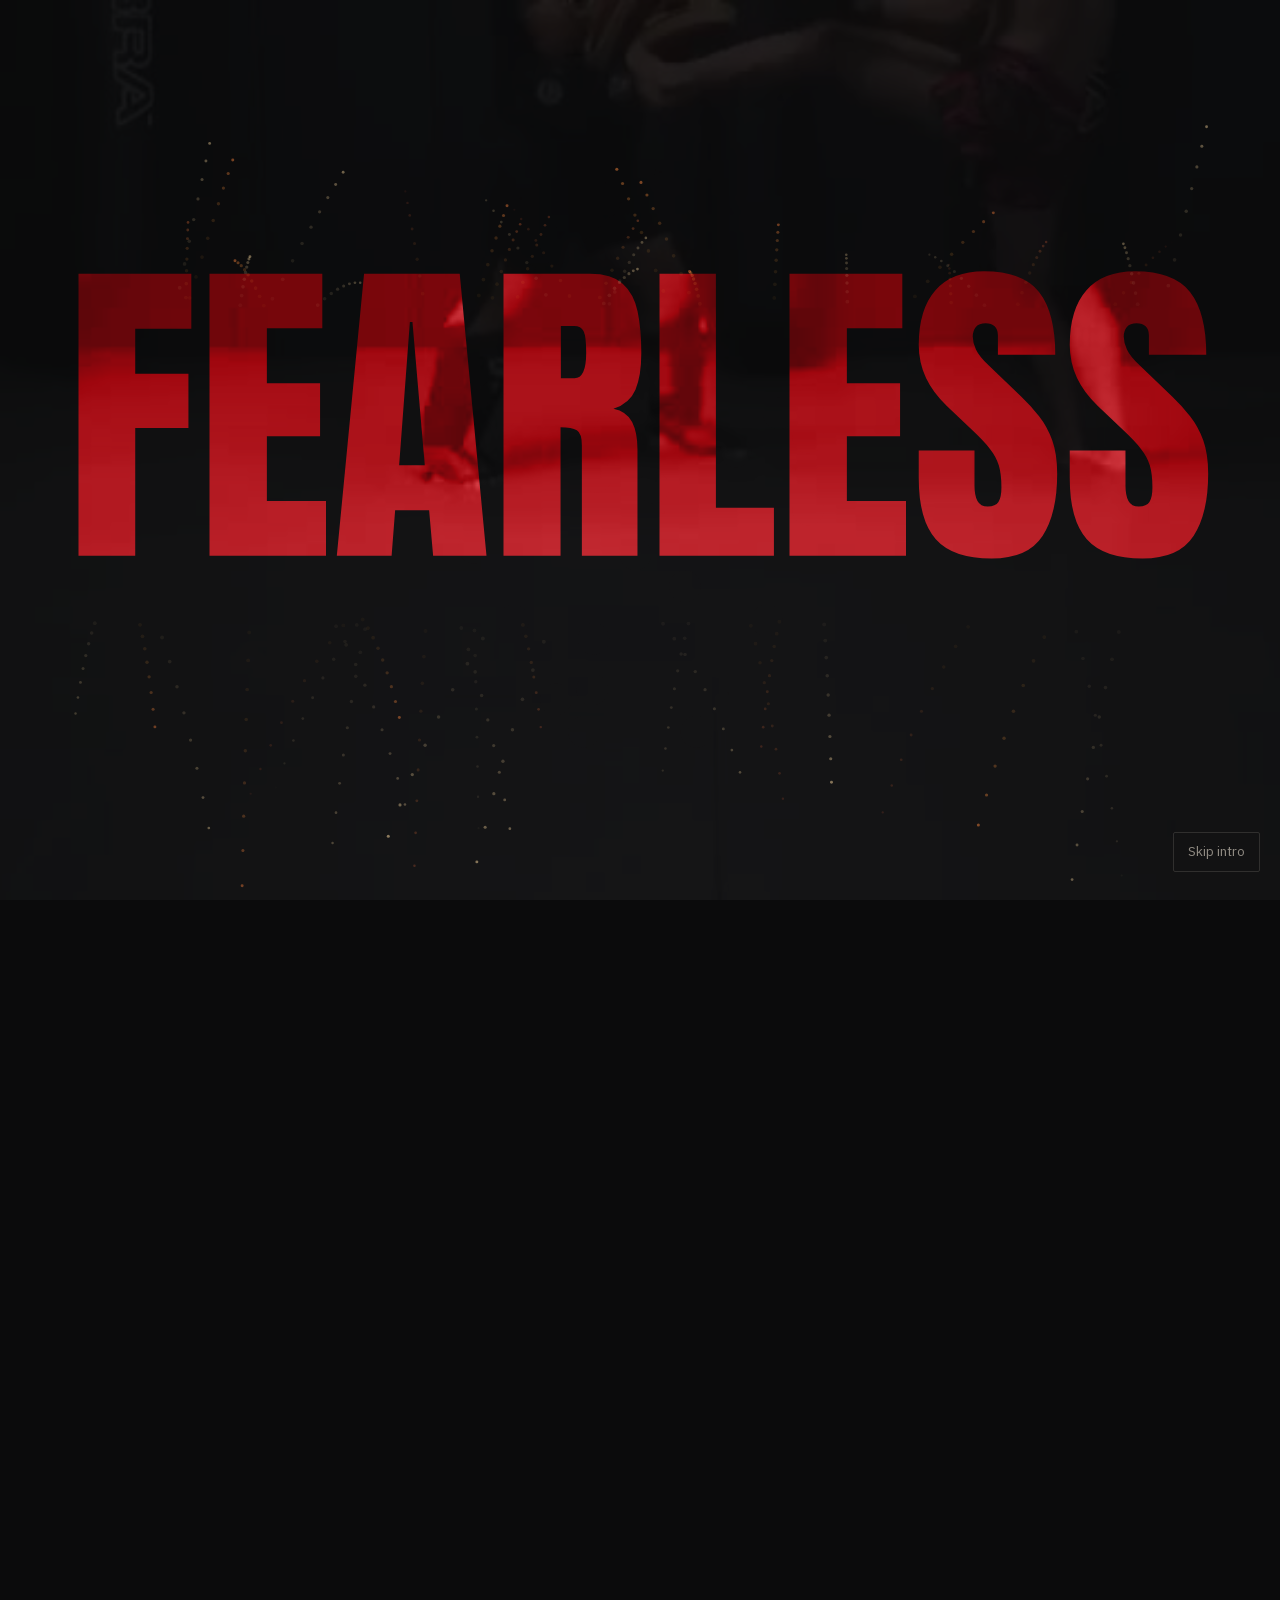
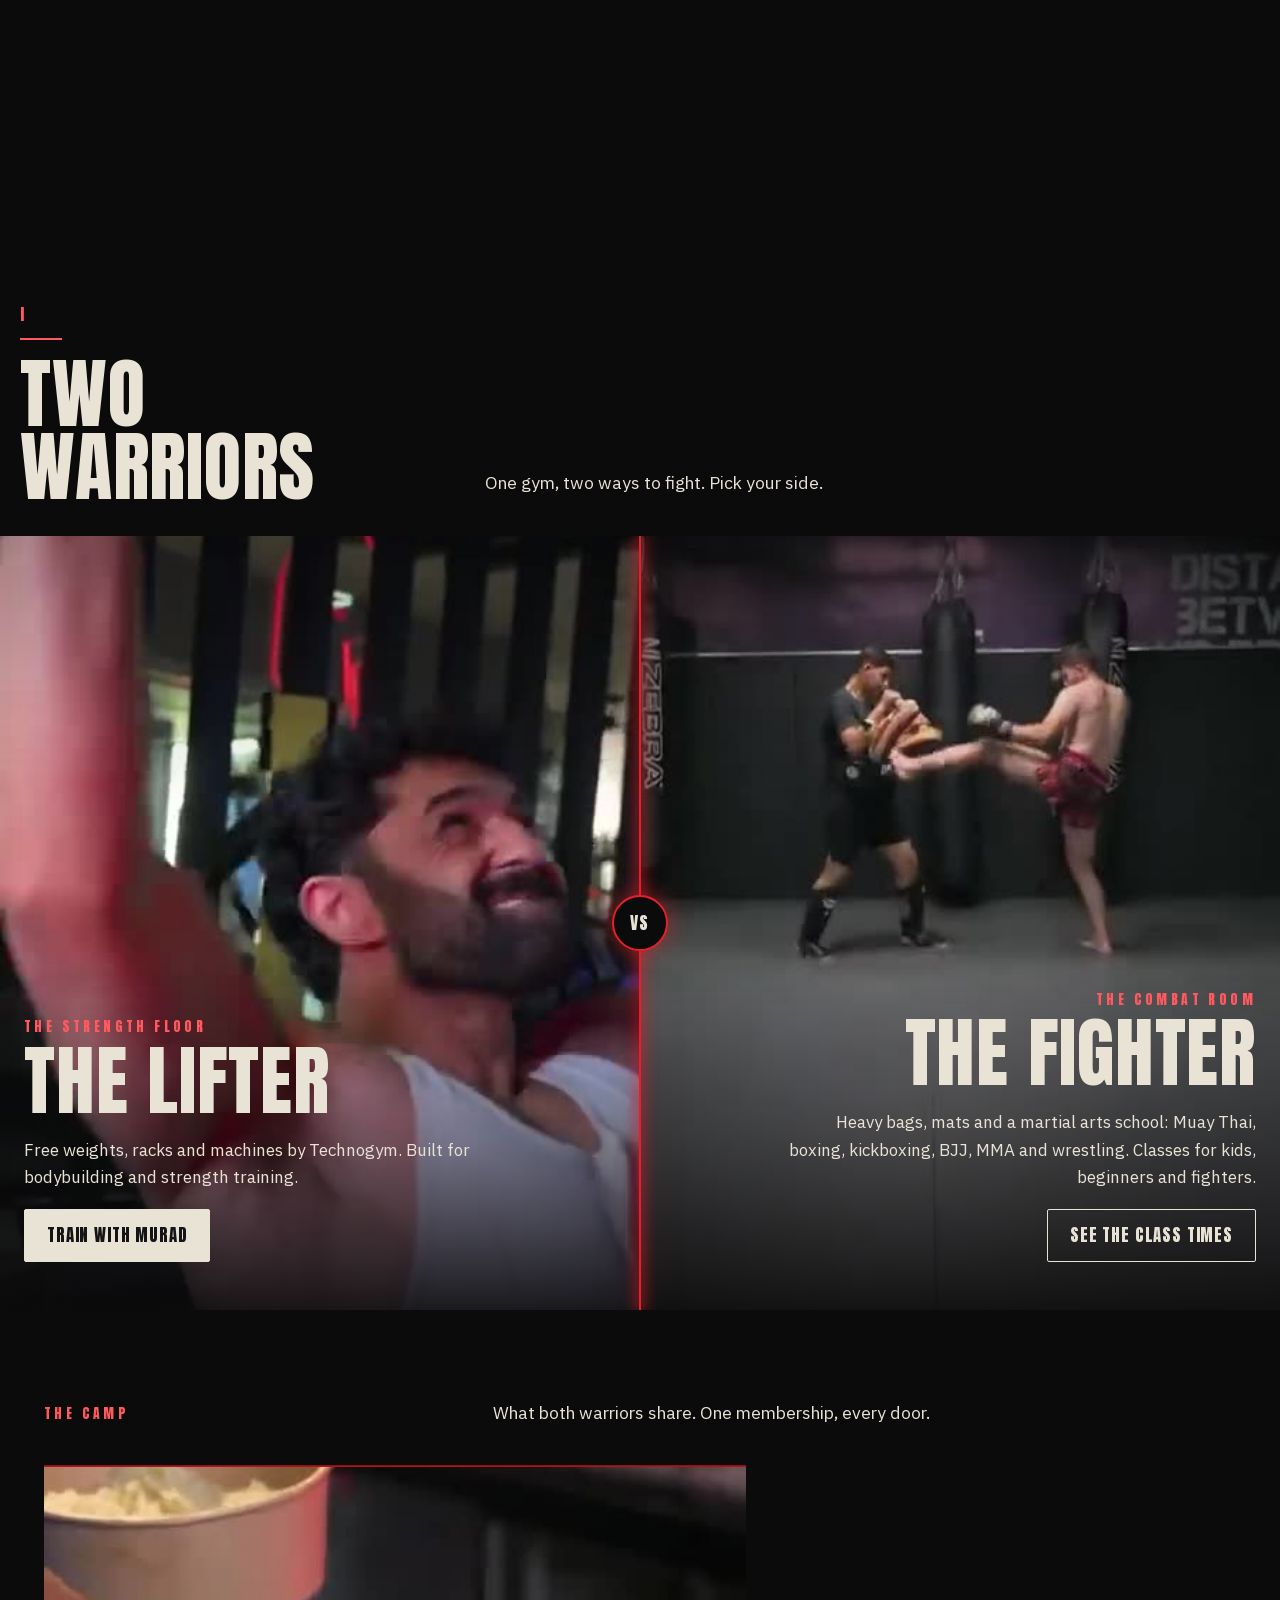
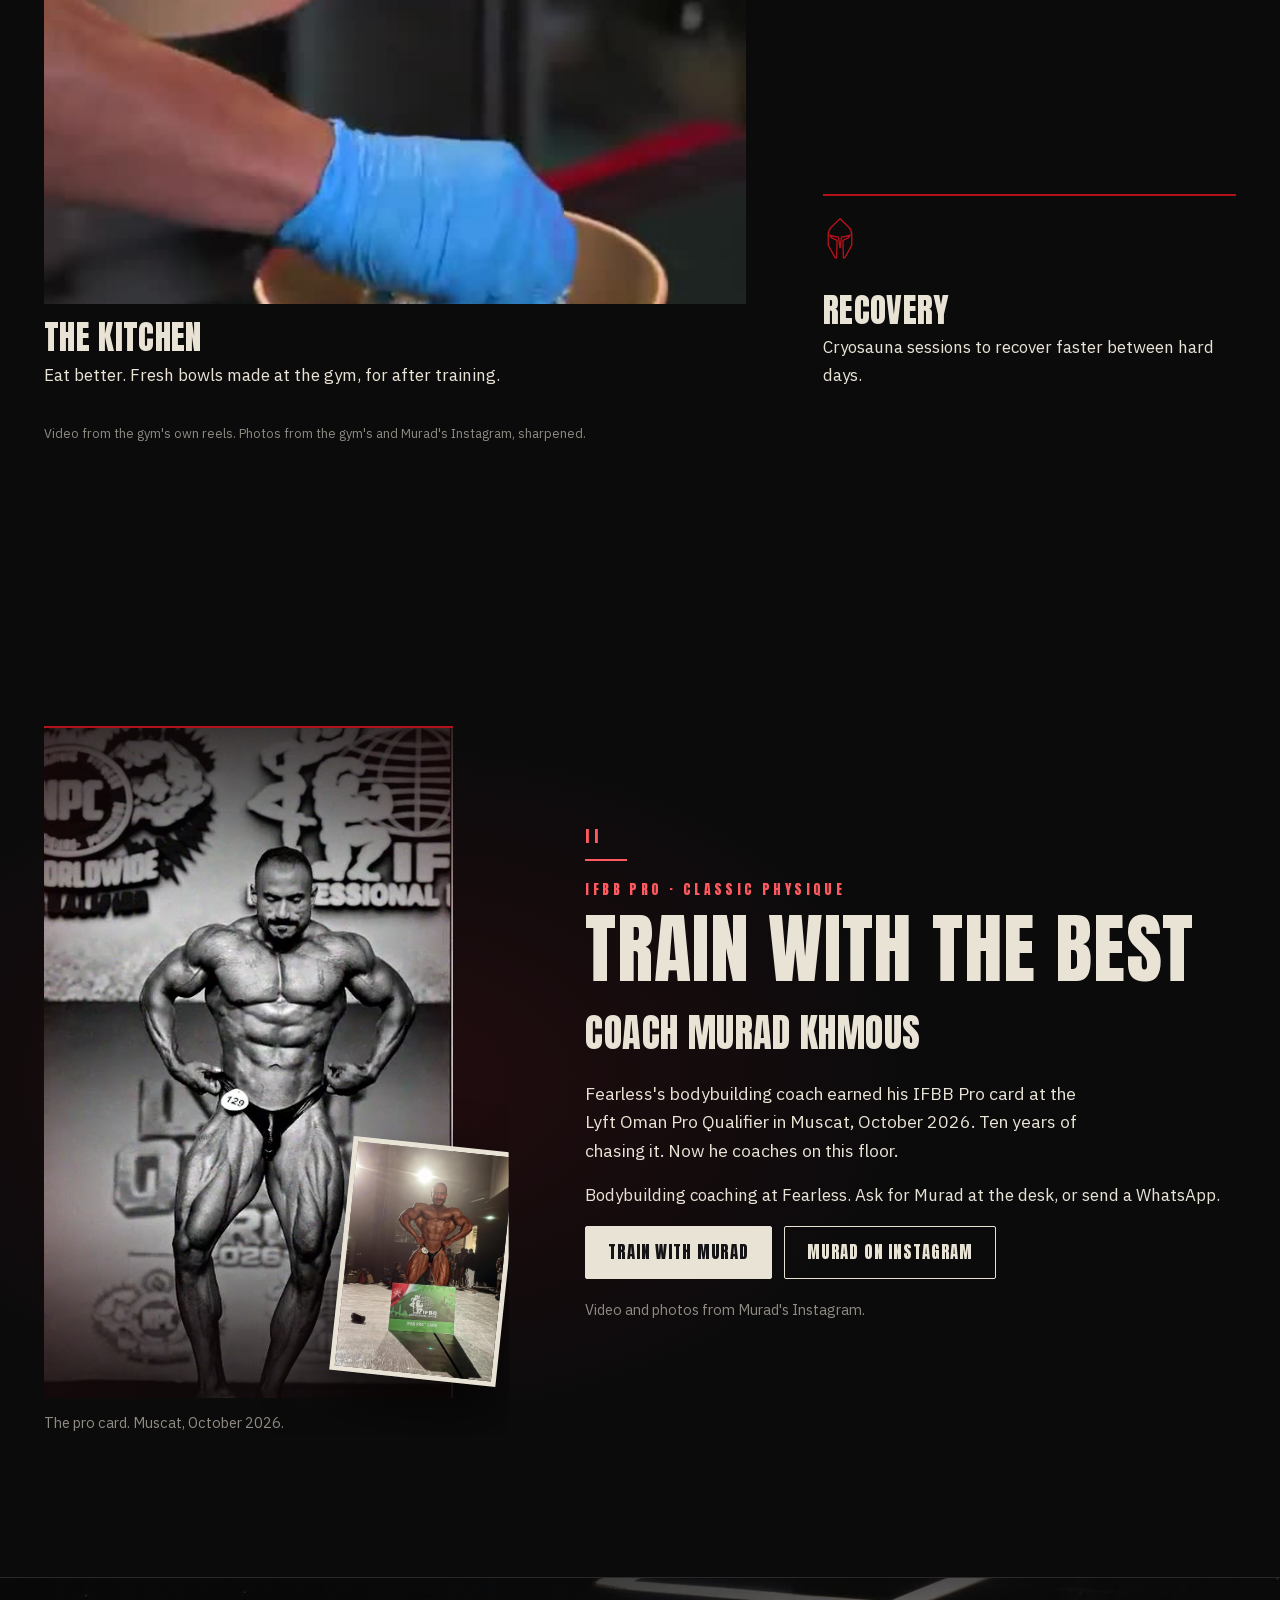
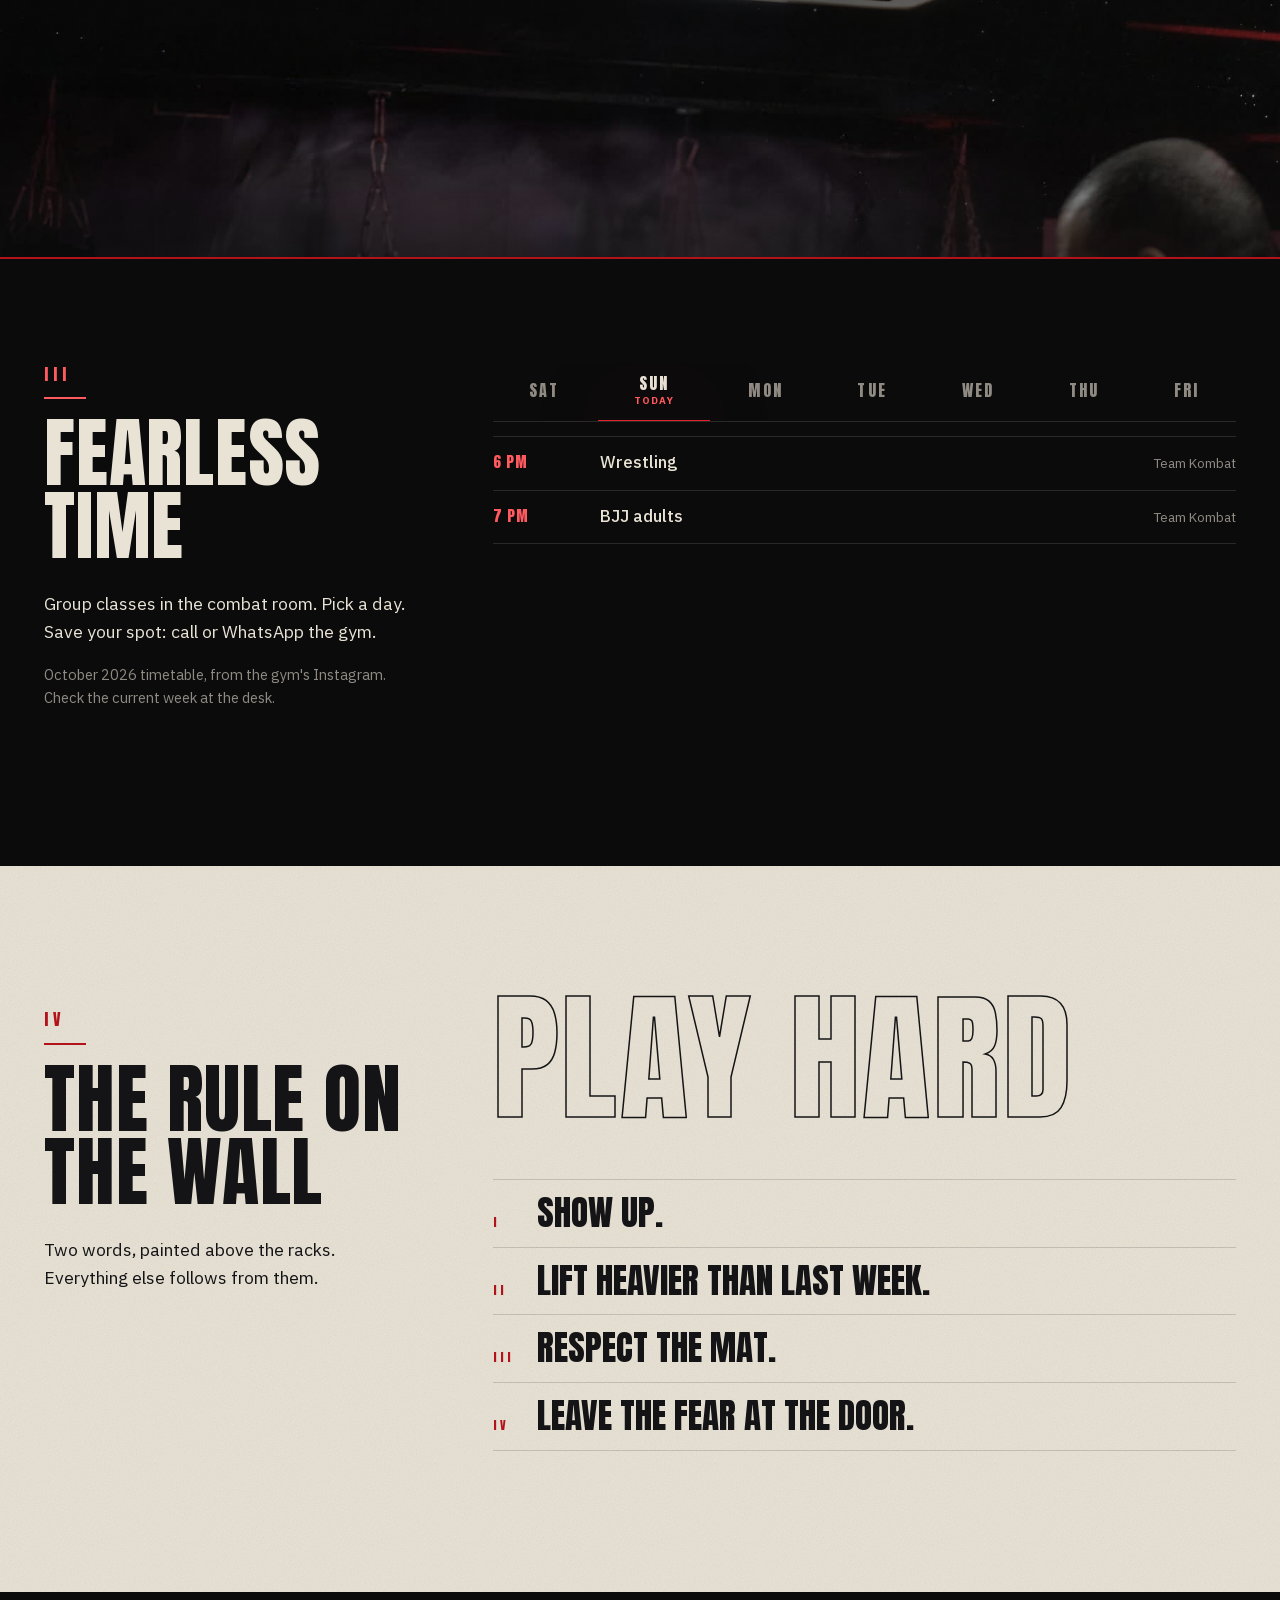
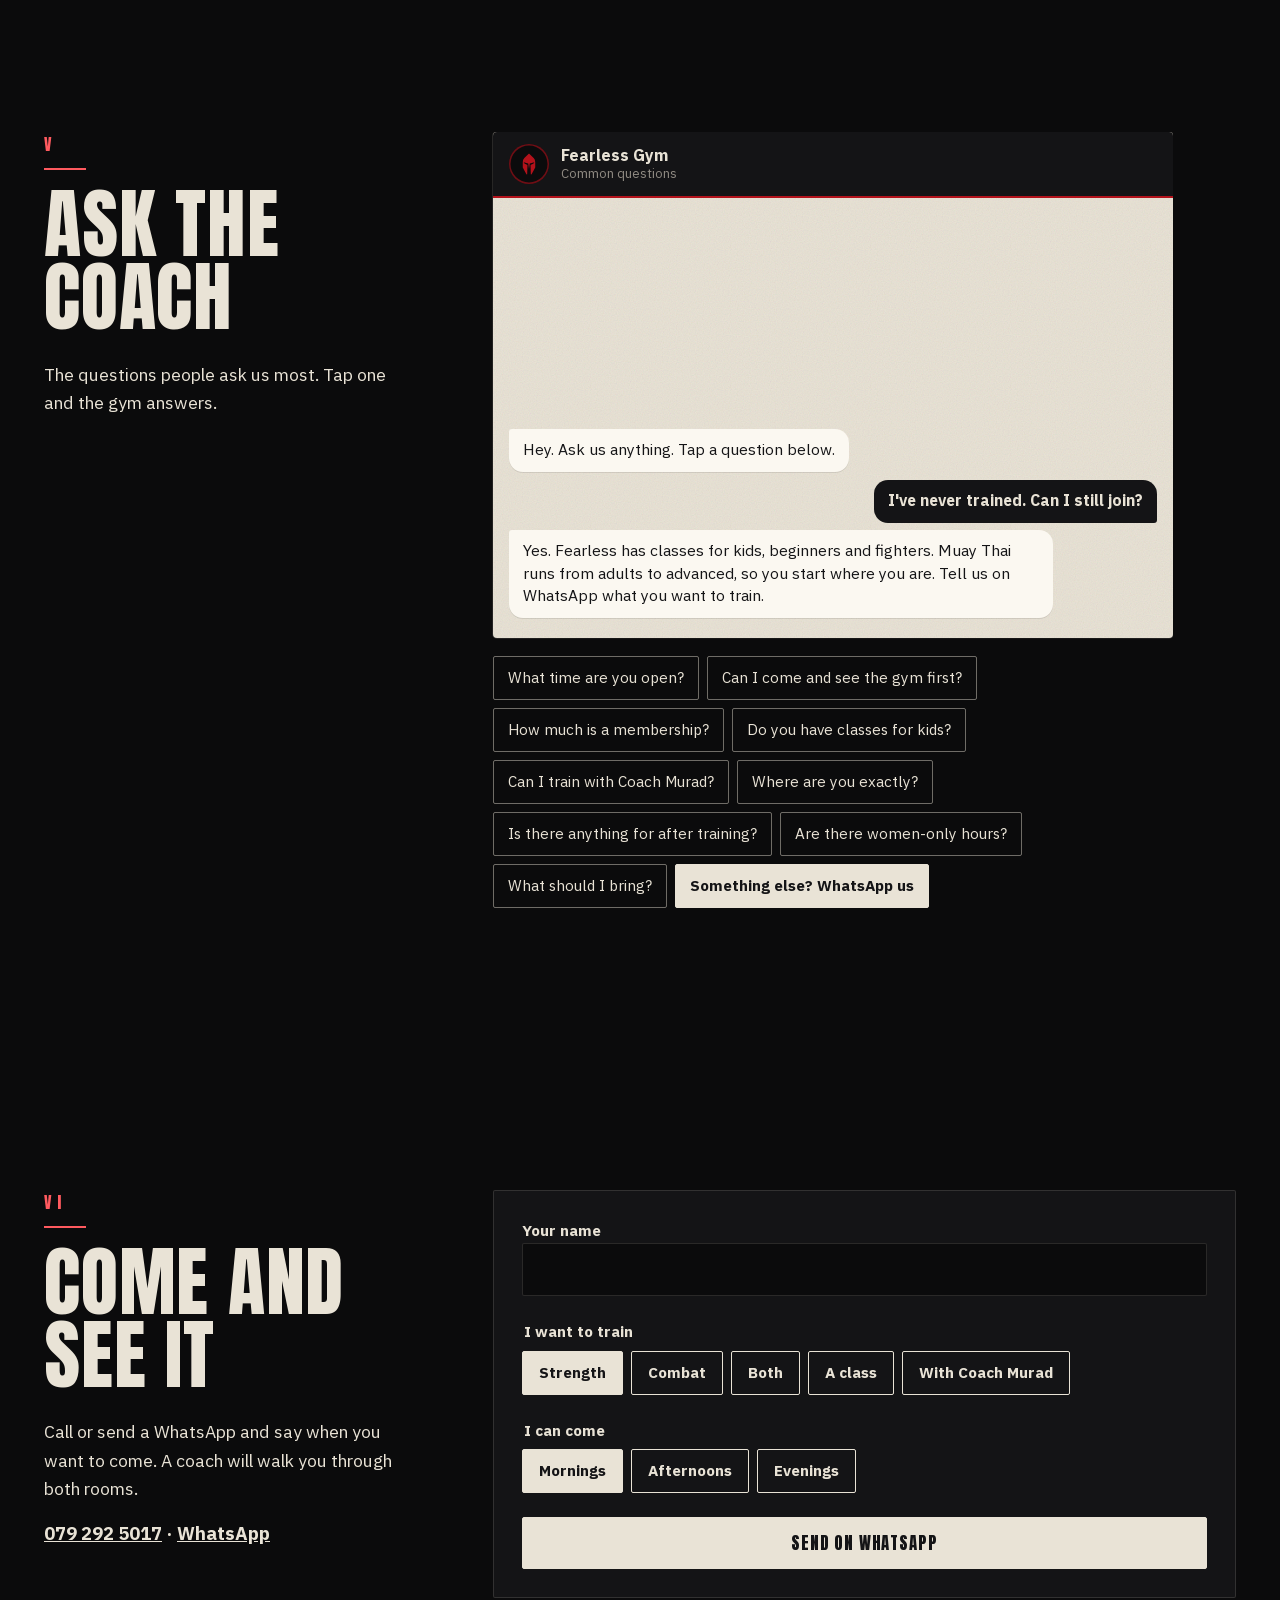
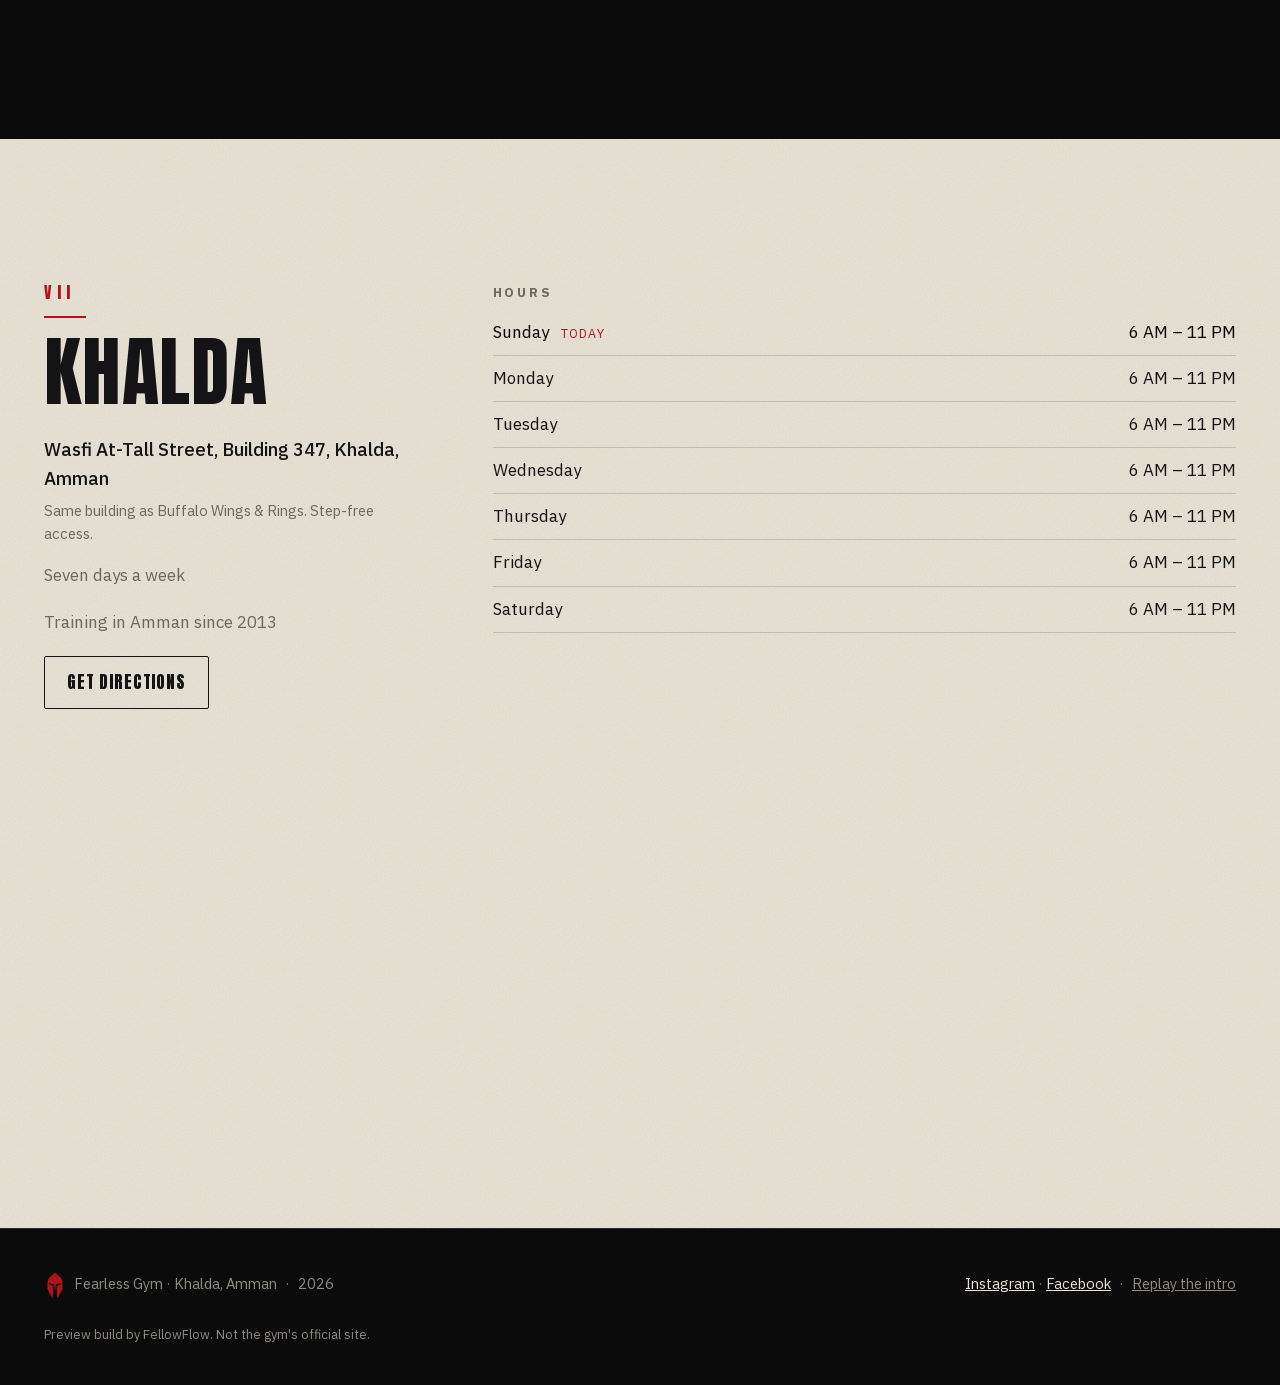
==== index.html @ f75cbe25 "Ask the coach: chat-style FAQ (EN + AR), canonical link, FAQPage data Tap a question, it appears as " ====
<!doctype html>
<html lang="en">
<head>
  <meta charset="utf-8">
  <meta name="viewport" content="width=device-width, initial-scale=1, viewport-fit=cover">
  <!-- PREVIEW BUILD: not public until Fearless Gym agrees. Remove the robots line below (and robots.txt Disallow) at launch. -->
  <meta name="robots" content="noindex, nofollow">
  <title>Fearless Gym | Gym and martial arts school in Khalda, Amman</title>
  <meta name="description" content="Fearless Gym in Khalda, Amman: Technogym strength floor, Muay Thai, boxing, kickboxing, BJJ and MMA classes, IFBB Pro coaching. Open 7 days, 6 AM to 11 PM.">
  <!-- The preview's main address. Change it to the gym's own domain at launch. -->
  <link rel="canonical" href="https://fearless-gym-amman.pages.dev/">
  <meta name="theme-color" content="#0b0b0c">
  <meta name="color-scheme" content="dark">
  <!-- Link previews (WhatsApp, Instagram, Facebook, iMessage). Absolute URLs; change them when the site moves to the gym's domain. -->
  <meta property="og:type" content="website">
  <meta property="og:site_name" content="Fearless Gym">
  <meta property="og:title" content="Fearless Gym · Khalda, Amman">
  <meta property="og:description" content="Strength floor, combat room, IFBB Pro coaching and the class timetable. Open 7 days. Call or WhatsApp in one tap.">
  <meta property="og:url" content="https://fearless-gym-amman.pages.dev/">
  <meta property="og:image" content="https://fearless-gym-amman.pages.dev/assets/img/og.jpg">
  <meta property="og:image:width" content="1200">
  <meta property="og:image:height" content="630">
  <meta property="og:image:alt" content="FEARLESS in red over the Fearless Gym combat room">
  <meta property="og:locale" content="en_US">
  <meta property="og:locale:alternate" content="ar_JO">
  <meta name="twitter:card" content="summary_large_image">
  <link rel="icon" href="assets/img/favicon.svg" type="image/svg+xml">
  <link rel="preload" href="assets/fonts/anton-latin-400.woff2" as="font" type="font/woff2" crossorigin>
  <link rel="preload" href="assets/img/hero-poster.jpg" as="image">
  <link rel="stylesheet" href="assets/css/fonts.css?v=9">
  <link rel="stylesheet" href="assets/css/site.css?v=9">
  <!-- Remembers the visitor's language before the page paints, so there is no flash. -->
  <script>
    (function () {
      var l = null; try { l = localStorage.getItem('fearless-lang'); } catch (e) {}
      if (!l && /^ar\b/i.test(navigator.language || '')) l = 'ar';
      if (l === 'ar') { document.documentElement.lang = 'ar'; document.documentElement.dir = 'rtl'; }
      // Intro state before first paint: returning visitors (same tab) land on the finished hero.
      var seen = false; try { seen = sessionStorage.getItem('fearless-intro') === '1'; } catch (e) {}
      document.documentElement.className += seen ? ' intro-seen' : ' intro-fresh';
    })();
  </script>
  <!-- Without JavaScript the intro never runs: show the finished hero and every section. -->
  <noscript><style>.brand-text { position: static !important; width: auto !important; height: auto !important; clip: auto !important; clip-path: none !important; text-align: center; font-family: var(--display); color: var(--blood); font-size: 16vw; line-height: 1; margin: 30vh 0 0 !important; } .hero-place, .hero-meta, .site-header { opacity: 1 !important; transform: none !important; } .brand, .forge, .intro-helmet, .skip, .hero-hint, .hero-video, #replay { display: none !important; } .ap { clip-path: none !important; } .visor-scene { height: auto; } .visor { position: relative; } .side { clip-path: none !important; position: relative !important; } .day-tab[aria-selected="true"] { border-color: currentColor; } .chat, .chat-asks { display: none !important; } .faq-all { display: block !important; }</style></noscript>
  <!-- Facts for Google search results. Keep in sync with business.json. -->
  <script type="application/ld+json">
  {
    "@context": "https://schema.org",
    "@type": "ExerciseGym",
    "name": "Fearless Gym",
    "telephone": "+962-79-292-5017",
    "address": {
      "@type": "PostalAddress",
      "streetAddress": "Wasfi At-Tall Street, Building 347, Khalda",
      "addressLocality": "Amman",
      "addressCountry": "JO"
    },
    "openingHours": ["Mo-Su 06:00-23:00"],
    "sameAs": ["https://www.facebook.com/fearlessgymjo/", "https://www.instagram.com/fearlessgymjo/"]
  }
  </script>
  <!-- Questions and answers for Google, written by tools/prerender.cjs from TEXT.faq (answers still marked wait are left out). -->
  <script type="application/ld+json" id="faq-ld">
  {
    "@context": "https://schema.org",
    "@type": "FAQPage",
    "mainEntity": [
      {
        "@type": "Question",
        "name": "I've never trained. Can I still join?",
        "acceptedAnswer": {
          "@type": "Answer",
          "text": "Yes. Fearless has classes for kids, beginners and fighters. Muay Thai runs from adults to advanced, so you start where you are. Tell us on WhatsApp what you want to train."
        }
      },
      {
        "@type": "Question",
        "name": "What time are you open?",
        "acceptedAnswer": {
          "@type": "Answer",
          "text": "Every day, 6 AM to 11 PM. Most group classes start between 5 and 8 PM. The timetable on this page has every class."
        }
      },
      {
        "@type": "Question",
        "name": "Can I come and see the gym first?",
        "acceptedAnswer": {
          "@type": "Answer",
          "text": "Yes. Send a WhatsApp and say when you want to come. A coach will walk you through both rooms."
        }
      },
      {
        "@type": "Question",
        "name": "Do you have classes for kids?",
        "acceptedAnswer": {
          "@type": "Answer",
          "text": "Yes. Muay Thai kids and BJJ kids, both at 5 PM on Saturday, Monday and Wednesday."
        }
      },
      {
        "@type": "Question",
        "name": "Can I train with Coach Murad?",
        "acceptedAnswer": {
          "@type": "Answer",
          "text": "Yes. Murad coaches bodybuilding at Fearless. Ask for him at the desk, or send a WhatsApp."
        }
      },
      {
        "@type": "Question",
        "name": "Where are you exactly?",
        "acceptedAnswer": {
          "@type": "Answer",
          "text": "Wasfi At-Tall Street, Building 347, Khalda. Same building as Buffalo Wings & Rings, with step-free access."
        }
      },
      {
        "@type": "Question",
        "name": "Is there anything for after training?",
        "acceptedAnswer": {
          "@type": "Answer",
          "text": "The kitchen makes fresh bowls at the gym, and there are cryosauna sessions to recover faster."
        }
      }
    ]
  }
  </script>
</head>
<body class="stage-0">
  <svg width="0" height="0" style="position:absolute" aria-hidden="true">
    <symbol id="helmet" viewBox="0 0 100 120">
      <path d="M50 2L24.1 27Q15.4 36.1 15.4 49.8L15.4 79.3L36.3 118L39.9 118L41.4 65.7L24.8 57.7L20.5 50.9L45.7 56.6L50 88.4L54.3 56.6L79.5 50.9L75.2 57.7L58.6 65.7L60.1 118L63.7 118L84.6 79.3L84.6 49.8Q84.6 36.1 75.9 27Z"></path>
    </symbol>
  </svg>

  <header class="site-header">
    <div class="wrap header-row">
      <a class="logo" href="#top" aria-label="Fearless Gym"><span class="logo-word">FEAR</span><svg class="logo-helmet" viewBox="0 0 100 120" aria-hidden="true"><use href="#helmet"></use></svg><span class="logo-word">LESS</span></a>
      <nav class="nav" aria-label="Main">
        <a href="#warriors" data-t="nav_rooms">The warriors</a>
        <a href="#coach" data-t="nav_coach">Coach</a>
        <a class="nav-classes" href="#classes" data-t="nav_classes">Classes</a>
        <a href="#rule" data-t="nav_rule">The rule</a>
        <a href="#visit" data-t="nav_visit">Visit</a>
        <button id="lang" class="lang" type="button" data-t="lang_btn">عربي</button>
        <a class="nav-call call-link" href="tel:+962792925017" data-t="nav_call">Call</a>
      </nav>
    </div>
  </header>

  <main id="top">
    <!-- Hero and intro are the same thing: you are inside the helmet, looking out through the visor.
         The intro forges the helmet out of sparks, lights its eyes, and you put it on: the helmet rushes past and
         FEARLESS stamps down in red with the gym moving inside its letters. Scrolling pushes the word toward you
         until you pass between the letters and the gym fills the screen. -->
    <section class="visor-scene" id="hero" aria-label="Fearless Gym">
      <div class="visor">
        <!-- Sparks (canvas, first visit only). -->
        <canvas class="forge" id="forge" aria-hidden="true"></canvas>
        <!-- The intro's first act: the helmet drawn in ember, cooling to metal, eyes lighting up. -->
        <div class="intro-helmet" id="intro-helmet" aria-hidden="true">
          <svg viewBox="0 0 100 120" overflow="visible">
            <path class="hm-fill" d="M50 2L24.1 27Q15.4 36.1 15.4 49.8L15.4 79.3L36.3 118L39.9 118L41.4 65.7L24.8 57.7L20.5 50.9L45.7 56.6L50 88.4L54.3 56.6L79.5 50.9L75.2 57.7L58.6 65.7L60.1 118L63.7 118L84.6 79.3L84.6 49.8Q84.6 36.1 75.9 27Z"></path>
            <path class="hm-glow" id="hm-glow" d="M50 2L24.1 27Q15.4 36.1 15.4 49.8L15.4 79.3L36.3 118L39.9 118L41.4 65.7L24.8 57.7L20.5 50.9L45.7 56.6L50 88.4L54.3 56.6L79.5 50.9L75.2 57.7L58.6 65.7L60.1 118L63.7 118L84.6 79.3L84.6 49.8Q84.6 36.1 75.9 27Z"></path>
            <path class="hm-line" id="hm-line" d="M50 2L24.1 27Q15.4 36.1 15.4 49.8L15.4 79.3L36.3 118L39.9 118L41.4 65.7L24.8 57.7L20.5 50.9L45.7 56.6L50 88.4L54.3 56.6L79.5 50.9L75.2 57.7L58.6 65.7L60.1 118L63.7 118L84.6 79.3L84.6 49.8Q84.6 36.1 75.9 27Z"></path>
          </svg>
          <span class="eye eye-l"></span><span class="eye eye-r"></span>
        </div>
        <!-- Act three: the gym behind the word. The video plays full-bleed under a veil; the canvas paints the word with the same video inside its letters. -->
        <video class="hero-video" id="hero-video" muted="" playsinline="" loop="" preload="auto" poster="assets/img/hero-poster.jpg" data-src="assets/img/hero.mp4" aria-hidden="true" aria-label="Pad work in the combat room at Fearless Gym"></video>
        <div class="hero-veil" id="hero-veil"></div>
        <p class="hero-place" data-t="hero_place">Khalda · Amman</p>
        <h1 class="brand-text" data-t="hero_brand">FEARLESS</h1>
        <canvas class="brand" id="brand" data-poster="assets/img/hero-poster.jpg" aria-hidden="true"></canvas>
        <div class="hero-meta">
          <p class="hero-line" data-t="hero_line">A gym and a martial arts school. Put the helmet on.</p>
          <div class="hero-actions">
            <a class="btn btn-primary call-link" href="tel:+962792925017" data-t="cta_call">Call the gym</a>
            <a class="btn wa-link" href="#" target="_blank" rel="noopener" data-t="cta_wa">WhatsApp</a>
            <span id="open-badge" class="open-badge" hidden=""></span>
          </div>
        </div>
        <p class="hero-hint" data-t="hero_hint">Scroll to step in</p>
        <button id="skip" class="skip" type="button" data-t="skip">Skip intro</button>
      </div>
    </section>

    <!-- Chapter I: two warriors. Two of the gym's own reels side by side; the split leans toward your hand. -->
    <section id="warriors" class="chapter chapter-black chapter-warriors">
      <div class="wrap warriors-head">
        <div><span class="numeral" data-t="rooms_num">I</span><h2 class="display ap" data-t="rooms_title">Two warriors</h2></div>
        <p class="rail-text" data-t="rooms_text">One gym, two ways to fight. Pick your side.</p>
      </div>
      <div class="versus" id="versus">
        <article class="side side-lifter" id="side-lifter">
          <div class="side-media"><video muted="" playsinline="" loop="" preload="none" poster="assets/img/lifter-poster.jpg" data-src="assets/img/lifter.mp4" aria-label="The strength floor at Fearless Gym"></video></div>
          <div class="side-copy">
            <span class="eyebrow" data-t="strength_title">The strength floor</span>
            <h3 class="display" data-t="lifter_title">The Lifter</h3>
            <p data-t="strength_text">Free weights, racks and machines by Technogym. Built for bodybuilding and strength training.</p>
            <a class="btn btn-primary" href="#coach" data-t="lifter_cta">Train with Murad</a>
          </div>
        </article>
        <article class="side side-fighter" id="side-fighter">
          <div class="side-media"><video muted="" playsinline="" loop="" preload="none" poster="assets/img/fighter-poster.jpg" data-src="assets/img/fighter.mp4" aria-label="Pad work in the combat room at Fearless Gym"></video></div>
          <div class="side-copy">
            <span class="eyebrow" data-t="combat_title">The combat room</span>
            <h3 class="display" data-t="fighter_title">The Fighter</h3>
            <p data-t="combat_text">Heavy bags, mats and a martial arts school: Muay Thai, boxing, kickboxing, BJJ, MMA and wrestling. Classes for kids, beginners and fighters.</p>
            <a class="btn" href="#classes" data-t="combat_note">See the class times</a>
          </div>
        </article>
        <div class="vs" id="vs" aria-hidden="true"><span class="vs-line"></span><span class="vs-badge" data-t="vs">VS</span></div>
      </div>
      <div class="wrap warriors-notes" aria-hidden="true">
        <p class="pick-hint note" data-t="pick_hint">Tap a side to lean in</p>
        <div class="warriors-note"><p data-t="strength_text">Free weights, racks and machines by Technogym. Built for bodybuilding and strength training.</p><a class="btn btn-primary" href="#coach" data-t="lifter_cta">Train with Murad</a></div>
        <div class="warriors-note"><p data-t="combat_text">Heavy bags, mats and a martial arts school: Muay Thai, boxing, kickboxing, BJJ, MMA and wrestling. Classes for kids, beginners and fighters.</p><a class="btn" href="#classes" data-t="combat_note">See the class times</a></div>
      </div>
      <div class="wrap camp">
        <div class="camp-head"><span class="eyebrow" data-t="camp_eyebrow">The camp</span><p class="rail-text" data-t="camp_text">What both warriors share. One membership, every door.</p></div>
        <figure class="camp-card ap">
          <div class="camp-media"><video muted="" playsinline="" loop="" preload="none" poster="assets/img/kitchen-poster.jpg" data-src="assets/img/kitchen.mp4" aria-label="A bowl being made in the Fearless Gym kitchen"></video></div>
          <figcaption><h3 class="display" data-t="kitchen_title">The kitchen</h3><p data-t="kitchen_text">Eat better. Fresh bowls made at the gym, for after training.</p></figcaption>
        </figure>
        <figure class="camp-card camp-card-text ap">
          <svg class="camp-mark" viewBox="0 0 100 120" aria-hidden="true"><use href="#helmet"></use></svg>
          <figcaption><h3 class="display" data-t="recovery_title">Recovery</h3><p data-t="recovery_text">Cryosauna sessions to recover faster between hard days.</p></figcaption>
        </figure>
        <p class="note photo-note" data-t="photo_note">Video from the gym's own reels. Photos from the gym's and Murad's Instagram, sharpened.</p>
      </div>
    </section>

    <!-- Chapter II: the coach. Murad's stage video plays in black and white; the pro card leans on it. -->
    <section id="coach" class="chapter chapter-black chapter-coach">
      <div class="wrap coach-grid">
        <figure class="coach-media ap">
          <div class="coach-frame">
            <video class="coach-video" id="coach-video" muted="" playsinline="" loop="" preload="none" poster="assets/img/murad-poster.jpg" aria-label="Coach Murad Khmous posing on stage at the Lyft Oman Pro Qualifier" data-src="assets/img/murad-loop.mp4"></video>
            <span class="coach-grain" aria-hidden="true"></span>
          </div>
          <img class="coach-card" src="assets/img/murad-card.jpg" width="420" height="560" alt="Murad on stage with his IFBB Pro card" loading="lazy">
          <figcaption class="note coach-cap" data-t="coach_card_cap">The pro card. Muscat, October 2026.</figcaption>
        </figure>
        <div class="coach-copy">
          <span class="numeral" data-t="coach_num">II</span>
          <p class="eyebrow" data-t="coach_eyebrow">IFBB Pro · Classic Physique</p>
          <h2 class="display ap" data-t="coach_title">Train with the best</h2>
          <p class="coach-name display" data-t="coach_name">Coach Murad Khmous</p>
          <p class="rail-text" data-t="coach_text">Fearless's bodybuilding coach earned his IFBB Pro card at the Lyft Oman Pro Qualifier in Muscat, October 2026. Ten years of chasing it. Now he coaches on this floor.</p>
          <p data-t="coach_text2">Bodybuilding coaching at Fearless. Ask for Murad at the desk, or send a WhatsApp.</p>
          <div class="hero-actions coach-actions">
            <a class="btn btn-primary coach-wa" id="coach-wa" href="https://wa.me/962792925017?text=Hi%20Fearless%2C%20I%20want%20to%20train%20with%20Coach%20Murad." target="_blank" rel="noopener" data-t="coach_cta">Train with Murad</a>
            <a class="btn" id="coach-ig" href="https://www.instagram.com/ifbb_pro_murad_khmous/" target="_blank" rel="noopener" data-t="coach_ig">Murad on Instagram</a>
          </div>
          <p class="note" data-t="coach_note">Video and photos from Murad's Instagram.</p>
        </div>
      </div>
    </section>

    <!-- Chapter III: the timetable, one day at a time. -->
    <section id="classes" class="chapter chapter-black chapter-classes">
      <div class="strip ap" aria-hidden="true"><span class="strip-pic"></span></div>
      <div class="wrap chapter-grid">
        <div class="rail"><span class="numeral" data-t="classes_num">III</span><h2 class="display ap" data-t="classes_title">Fearless time</h2><p class="rail-text" data-t="classes_text">Group classes in the combat room. Pick a day. Save your spot: call or WhatsApp the gym.</p><p class="note" data-t="classes_note">October 2026 timetable, from the gym's Instagram. Check the current week at the desk.</p></div>
        <div class="timetable">
          <div class="day-tabs" id="day-tabs" role="tablist" aria-label="Pick a day"><button class="day-tab" role="tab" type="button" id="day-tab-6" data-day="6" aria-selected="true" tabindex="0">Sat</button><button class="day-tab" role="tab" type="button" id="day-tab-0" data-day="0" aria-selected="false" tabindex="-1">Sun</button><button class="day-tab" role="tab" type="button" id="day-tab-1" data-day="1" aria-selected="false" tabindex="-1">Mon</button><button class="day-tab" role="tab" type="button" id="day-tab-2" data-day="2" aria-selected="false" tabindex="-1">Tue</button><button class="day-tab" role="tab" type="button" id="day-tab-3" data-day="3" aria-selected="false" tabindex="-1">Wed</button><button class="day-tab" role="tab" type="button" id="day-tab-4" data-day="4" aria-selected="false" tabindex="-1">Thu</button><button class="day-tab" role="tab" type="button" id="day-tab-5" data-day="5" aria-selected="false" tabindex="-1">Fri</button><span class="tab-ink" aria-hidden="true"></span></div>
          <div class="day-list" id="day-list" role="tabpanel" aria-labelledby="day-tab-6"><ul><li><time>12 PM</time><span class="cls">BJJ adults</span><span class="team">Team Kombat</span></li><li><time>5 PM</time><span class="cls">BJJ kids</span><span class="team">Team Kombat</span></li><li><time>5 PM</time><span class="cls">Muay Thai kids</span><span class="team">Team Kru · Muay Thai</span></li><li><time>6 PM</time><span class="cls">MMA</span><span class="team">Team Kombat</span></li><li><time>6 PM</time><span class="cls">Muay Thai adults</span><span class="team">Team Kru · Muay Thai</span></li><li><time>7 PM</time><span class="cls">Muay Thai adults 2</span><span class="team">Team Kru · Muay Thai</span></li><li><time>7 PM</time><span class="cls">Boxing</span><span class="team">Team Osama Maaita</span></li><li><time>8 PM</time><span class="cls">Muay Thai advanced</span><span class="team">Team Kru · Muay Thai</span></li><li><time>8 PM</time><span class="cls">Kickboxing</span><span class="team">Team Sultan Mashaqi</span></li></ul></div>
        </div>
      </div>
    </section>

    <section id="rule" class="chapter chapter-bone">
      <div class="wrap chapter-grid">
        <div class="rail"><span class="numeral" data-t="wall_num">IV</span><h2 class="display ap" data-t="wall_title">The rule on the wall</h2><p class="rail-text" data-t="wall_text">Two words, painted above the racks. Everything else follows from them.</p></div>
        <div>
          <!-- The two words painted on the gym's wall. Outlined type that fills as you scroll past. -->
          <div class="wall" id="wall" aria-hidden="true"><span class="wall-outline" data-t="wall">PLAY HARD</span><span class="wall-fill" id="wall-fill" data-t="wall">PLAY HARD</span></div>
          <ol class="rules" id="rules"><li>Show up.</li><li>Lift heavier than last week.</li><li>Respect the mat.</li><li>Leave the fear at the door.</li></ol>
        </div>
      </div>
    </section>

    <section id="faq" class="chapter chapter-black chapter-faq">
      <div class="wrap chapter-grid">
        <div class="rail"><span class="numeral" data-t="faq_num">V</span><h2 class="display ap" data-t="faq_title">Ask the coach</h2><p class="rail-text" data-t="faq_text">The questions people ask us most. Tap one and the gym answers.</p></div>
        <div class="faq">
          <!-- A chat: tap a question, the gym answers. Questions and answers live in content.js (TEXT.faq). -->
          <div class="chat ap" id="chat">
            <div class="chat-head"><span class="chat-avatar"><svg class="logo-helmet" viewBox="0 0 100 120" aria-hidden="true"><use href="#helmet"></use></svg></span><span class="chat-who"><strong data-t="faq_who">Fearless Gym</strong><small data-t="faq_status">Common questions</small></span></div>
            <div class="chat-thread" id="chat-thread" role="log" aria-live="polite" tabindex="0" aria-label="Ask the coach"><p class="msg msg-in">Hey. Ask us anything. Tap a question below.</p></div>
          </div>
          <div class="chat-asks" id="chat-asks" role="group" aria-label="Questions"><button class="ask" type="button" data-i="0">I've never trained. Can I still join?</button><button class="ask" type="button" data-i="1">What time are you open?</button><button class="ask" type="button" data-i="2">Can I come and see the gym first?</button><button class="ask" type="button" data-i="3">How much is a membership?</button><button class="ask" type="button" data-i="4">Do you have classes for kids?</button><button class="ask" type="button" data-i="5">Can I train with Coach Murad?</button><button class="ask" type="button" data-i="6">Where are you exactly?</button><button class="ask" type="button" data-i="7">Is there anything for after training?</button><button class="ask" type="button" data-i="8">Are there women-only hours?</button><button class="ask" type="button" data-i="9">What should I bring?</button><a class="ask ask-wa" href="https://wa.me/962792925017?text=Hi%20Fearless%2C%20I%20have%20a%20question%3A%20" target="_blank" rel="noopener">Something else? WhatsApp us</a></div>
          <!-- Every question and answer as plain text: what search engines read and what shows without JavaScript. -->
          <dl class="faq-all" id="faq-all" hidden=""><dt>I've never trained. Can I still join?</dt><dd>Yes. Fearless has classes for kids, beginners and fighters. Muay Thai runs from adults to advanced, so you start where you are. Tell us on WhatsApp what you want to train.</dd><dt>What time are you open?</dt><dd>Every day, 6 AM to 11 PM. Most group classes start between 5 and 8 PM. The timetable on this page has every class.</dd><dt>Can I come and see the gym first?</dt><dd>Yes. Send a WhatsApp and say when you want to come. A coach will walk you through both rooms.</dd><dt>How much is a membership?</dt><dd>Prices aren't on the site yet. Send us a WhatsApp and the desk will tell you the current prices.</dd><dt>Do you have classes for kids?</dt><dd>Yes. Muay Thai kids and BJJ kids, both at 5 PM on Saturday, Monday and Wednesday.</dd><dt>Can I train with Coach Murad?</dt><dd>Yes. Murad coaches bodybuilding at Fearless. Ask for him at the desk, or send a WhatsApp.</dd><dt>Where are you exactly?</dt><dd>Wasfi At-Tall Street, Building 347, Khalda. Same building as Buffalo Wings &amp; Rings, with step-free access.</dd><dt>Is there anything for after training?</dt><dd>The kitchen makes fresh bowls at the gym, and there are cryosauna sessions to recover faster.</dd><dt>Are there women-only hours?</dt><dd>Send us a WhatsApp and we'll tell you the options that fit your week.</dd><dt>What should I bring?</dt><dd>Comfortable training clothes and water. For combat classes, ask us on WhatsApp what gear you need for your first session.</dd></dl>
        </div>
      </div>
    </section>

    <section id="trial" class="chapter chapter-black">
      <div class="wrap chapter-grid">
        <div class="rail"><span class="numeral" data-t="trial_num">VI</span><h2 class="display ap" data-t="trial_title">Come and see it</h2><p class="rail-text" data-t="trial_text">Call or send a WhatsApp and say when you want to come. A coach will walk you through both rooms.</p><p class="contact-lines" id="contact-lines"><a href="tel:+962792925017" dir="ltr">079 292 5017</a> · <a href="https://wa.me/962792925017" target="_blank" rel="noopener">WhatsApp</a></p></div>
        <form class="trial-form ap" id="trial-form">
          <label><span data-t="f_name">Your name</span><input name="name" type="text" autocomplete="name" enterkeyhint="send" maxlength="60"></label>
          <fieldset><legend data-t="f_goal">I want to train</legend><div class="chips" id="goal-chips"><label class="chip"><input type="radio" name="goal" value="0" checked=""><span>Strength</span></label><label class="chip"><input type="radio" name="goal" value="1"><span>Combat</span></label><label class="chip"><input type="radio" name="goal" value="2"><span>Both</span></label><label class="chip"><input type="radio" name="goal" value="3"><span>A class</span></label><label class="chip"><input type="radio" name="goal" value="4"><span>With Coach Murad</span></label></div></fieldset>
          <fieldset><legend data-t="f_when">I can come</legend><div class="chips" id="when-chips"><label class="chip"><input type="radio" name="when" value="0" checked=""><span>Mornings</span></label><label class="chip"><input type="radio" name="when" value="1"><span>Afternoons</span></label><label class="chip"><input type="radio" name="when" value="2"><span>Evenings</span></label></div></fieldset>
          <button class="btn btn-primary" type="submit" data-t="f_send">Send on WhatsApp</button>
        </form>
      </div>
    </section>

    <section id="visit" class="chapter chapter-bone">
      <div class="wrap chapter-grid">
        <div class="rail"><span class="numeral" data-t="visit_num">VII</span><h2 class="display ap" data-t="visit_title">Khalda</h2>
          <p class="address" data-t="address">Wasfi At-Tall Street, Building 347, Khalda, Amman</p><p class="note" data-t="address_note">Same building as Buffalo Wings &amp; Rings. Step-free access.</p>
          <p class="plate-line" data-t="every_day">Seven days a week</p><p class="plate-line" data-t="since">Training in Amman since 2013</p>
          <p><a class="btn" id="directions" href="https://www.google.com/maps/search/?api=1&amp;query=Fearless+Gym+Khalda+Amman" target="_blank" rel="noopener" data-t="directions">Get directions</a></p>
        </div>
        <div>
          <h3 class="hours-title" data-t="hours_title">Hours</h3>
          <table class="hours" id="hours"><tbody><tr><th>Sunday</th><td dir="ltr">6 AM – 11 PM</td></tr><tr><th>Monday</th><td dir="ltr">6 AM – 11 PM</td></tr><tr><th>Tuesday</th><td dir="ltr">6 AM – 11 PM</td></tr><tr><th>Wednesday</th><td dir="ltr">6 AM – 11 PM</td></tr><tr><th>Thursday</th><td dir="ltr">6 AM – 11 PM</td></tr><tr><th>Friday</th><td dir="ltr">6 AM – 11 PM</td></tr><tr><th>Saturday</th><td dir="ltr">6 AM – 11 PM</td></tr></tbody></table>
          <iframe class="map" id="map" title="Map to Fearless Gym" loading="lazy" referrerpolicy="no-referrer-when-downgrade" src=""></iframe>
        </div>
      </div>
    </section>
  </main>

  <footer class="site-footer">
    <div class="wrap foot-row">
      <p><svg class="logo-helmet" viewBox="0 0 100 120" aria-hidden="true"><use href="#helmet"></use></svg> <span data-t="foot_line">Fearless Gym · Khalda, Amman</span> · <span id="year">2026</span></p>
      <p class="foot-links"><span id="foot-links"><a href="https://www.instagram.com/fearlessgymjo/" target="_blank" rel="noopener">Instagram</a> · <a href="https://www.facebook.com/fearlessgymjo/" target="_blank" rel="noopener">Facebook</a></span> · <button id="replay" class="linkbtn" type="button" data-t="replay">Replay the intro</button></p>
    </div>
    <p class="wrap foot-preview" data-t="foot_preview">Preview build by FellowFlow. Not the gym's official site.</p>
  </footer>

  <aside aria-label="Call Fearless"><a class="call-bar call-link" href="tel:+962792925017" data-t="callbar">Call Fearless</a></aside>

  <script src="assets/js/content.js?v=9"></script>
  <script src="assets/js/site.js?v=9"></script>
</body>
</html>
---- assets/css/fonts.css ----
/* Anton 400 latin */
@font-face {
  font-family: 'Anton';
  font-style: normal;
  font-weight: 400;
  font-display: swap;
  src: url(../fonts/anton-latin-400.woff2) format("woff2");
  unicode-range: U+0000-00FF, U+0131, U+0152-0153, U+02BB-02BC, U+02C6, U+02DA, U+02DC, U+0304, U+0308, U+0329, U+2000-206F, U+20AC, U+2122, U+2191, U+2193, U+2212, U+2215, U+FEFF, U+FFFD;
}
/* Changa 700 arabic */
@font-face {
  font-family: 'Changa';
  font-style: normal;
  font-weight: 700;
  font-display: swap;
  src: url(../fonts/changa-arabic-700.woff2) format("woff2");
  unicode-range: U+0600-06FF, U+0750-077F, U+0870-0891, U+0897-08E1, U+08E3-08FF, U+200C-200E, U+2010-2011, U+204F, U+2E41, U+FB50-FDFF, U+FE70-FE74, U+FE76-FEFC, U+102E0-102FB, U+10E60-10E7E, U+10EC2-10EC7, U+10EC9-10EEE, U+10EF0-10EFF, U+1EE00-1EE03, U+1EE05-1EE1F, U+1EE21-1EE22, U+1EE24, U+1EE27, U+1EE29-1EE32, U+1EE34-1EE37, U+1EE39, U+1EE3B, U+1EE42, U+1EE47, U+1EE49, U+1EE4B, U+1EE4D-1EE4F, U+1EE51-1EE52, U+1EE54, U+1EE57, U+1EE59, U+1EE5B, U+1EE5D, U+1EE5F, U+1EE61-1EE62, U+1EE64, U+1EE67-1EE6A, U+1EE6C-1EE72, U+1EE74-1EE77, U+1EE79-1EE7C, U+1EE7E, U+1EE80-1EE89, U+1EE8B-1EE9B, U+1EEA1-1EEA3, U+1EEA5-1EEA9, U+1EEAB-1EEBB, U+1EEF0-1EEF1;
}
/* Changa 800 arabic */
@font-face {
  font-family: 'Changa';
  font-style: normal;
  font-weight: 800;
  font-display: swap;
  src: url(../fonts/changa-arabic-800.woff2) format("woff2");
  unicode-range: U+0600-06FF, U+0750-077F, U+0870-0891, U+0897-08E1, U+08E3-08FF, U+200C-200E, U+2010-2011, U+204F, U+2E41, U+FB50-FDFF, U+FE70-FE74, U+FE76-FEFC, U+102E0-102FB, U+10E60-10E7E, U+10EC2-10EC7, U+10EC9-10EEE, U+10EF0-10EFF, U+1EE00-1EE03, U+1EE05-1EE1F, U+1EE21-1EE22, U+1EE24, U+1EE27, U+1EE29-1EE32, U+1EE34-1EE37, U+1EE39, U+1EE3B, U+1EE42, U+1EE47, U+1EE49, U+1EE4B, U+1EE4D-1EE4F, U+1EE51-1EE52, U+1EE54, U+1EE57, U+1EE59, U+1EE5B, U+1EE5D, U+1EE5F, U+1EE61-1EE62, U+1EE64, U+1EE67-1EE6A, U+1EE6C-1EE72, U+1EE74-1EE77, U+1EE79-1EE7C, U+1EE7E, U+1EE80-1EE89, U+1EE8B-1EE9B, U+1EEA1-1EEA3, U+1EEA5-1EEA9, U+1EEAB-1EEBB, U+1EEF0-1EEF1;
}
/* IBM Plex Sans Arabic 400 arabic */
@font-face {
  font-family: 'IBM Plex Sans Arabic';
  font-style: normal;
  font-weight: 400;
  font-display: swap;
  src: url(../fonts/ibm-plex-sans-arabic-arabic-400.woff2) format("woff2");
  unicode-range: U+0600-06FF, U+0750-077F, U+0870-0891, U+0897-08E1, U+08E3-08FF, U+200C-200E, U+2010-2011, U+204F, U+2E41, U+FB50-FDFF, U+FE70-FE74, U+FE76-FEFC, U+102E0-102FB, U+10E60-10E7E, U+10EC2-10EC7, U+10EC9-10EEE, U+10EF0-10EFF, U+1EE00-1EE03, U+1EE05-1EE1F, U+1EE21-1EE22, U+1EE24, U+1EE27, U+1EE29-1EE32, U+1EE34-1EE37, U+1EE39, U+1EE3B, U+1EE42, U+1EE47, U+1EE49, U+1EE4B, U+1EE4D-1EE4F, U+1EE51-1EE52, U+1EE54, U+1EE57, U+1EE59, U+1EE5B, U+1EE5D, U+1EE5F, U+1EE61-1EE62, U+1EE64, U+1EE67-1EE6A, U+1EE6C-1EE72, U+1EE74-1EE77, U+1EE79-1EE7C, U+1EE7E, U+1EE80-1EE89, U+1EE8B-1EE9B, U+1EEA1-1EEA3, U+1EEA5-1EEA9, U+1EEAB-1EEBB, U+1EEF0-1EEF1;
}
/* IBM Plex Sans Arabic 400 latin */
@font-face {
  font-family: 'IBM Plex Sans Arabic';
  font-style: normal;
  font-weight: 400;
  font-display: swap;
  src: url(../fonts/ibm-plex-sans-arabic-latin-400.woff2) format("woff2");
  unicode-range: U+0000-00FF, U+0131, U+0152-0153, U+02BB-02BC, U+02C6, U+02DA, U+02DC, U+0304, U+0308, U+0329, U+2000-206F, U+20AC, U+2122, U+2191, U+2193, U+2212, U+2215, U+FEFF, U+FFFD;
}
/* IBM Plex Sans Arabic 500 arabic */
@font-face {
  font-family: 'IBM Plex Sans Arabic';
  font-style: normal;
  font-weight: 500;
  font-display: swap;
  src: url(../fonts/ibm-plex-sans-arabic-arabic-500.woff2) format("woff2");
  unicode-range: U+0600-06FF, U+0750-077F, U+0870-0891, U+0897-08E1, U+08E3-08FF, U+200C-200E, U+2010-2011, U+204F, U+2E41, U+FB50-FDFF, U+FE70-FE74, U+FE76-FEFC, U+102E0-102FB, U+10E60-10E7E, U+10EC2-10EC7, U+10EC9-10EEE, U+10EF0-10EFF, U+1EE00-1EE03, U+1EE05-1EE1F, U+1EE21-1EE22, U+1EE24, U+1EE27, U+1EE29-1EE32, U+1EE34-1EE37, U+1EE39, U+1EE3B, U+1EE42, U+1EE47, U+1EE49, U+1EE4B, U+1EE4D-1EE4F, U+1EE51-1EE52, U+1EE54, U+1EE57, U+1EE59, U+1EE5B, U+1EE5D, U+1EE5F, U+1EE61-1EE62, U+1EE64, U+1EE67-1EE6A, U+1EE6C-1EE72, U+1EE74-1EE77, U+1EE79-1EE7C, U+1EE7E, U+1EE80-1EE89, U+1EE8B-1EE9B, U+1EEA1-1EEA3, U+1EEA5-1EEA9, U+1EEAB-1EEBB, U+1EEF0-1EEF1;
}
/* IBM Plex Sans Arabic 500 latin */
@font-face {
  font-family: 'IBM Plex Sans Arabic';
  font-style: normal;
  font-weight: 500;
  font-display: swap;
  src: url(../fonts/ibm-plex-sans-arabic-latin-500.woff2) format("woff2");
  unicode-range: U+0000-00FF, U+0131, U+0152-0153, U+02BB-02BC, U+02C6, U+02DA, U+02DC, U+0304, U+0308, U+0329, U+2000-206F, U+20AC, U+2122, U+2191, U+2193, U+2212, U+2215, U+FEFF, U+FFFD;
}
/* IBM Plex Sans Arabic 700 arabic */
@font-face {
  font-family: 'IBM Plex Sans Arabic';
  font-style: normal;
  font-weight: 700;
  font-display: swap;
  src: url(../fonts/ibm-plex-sans-arabic-arabic-700.woff2) format("woff2");
  unicode-range: U+0600-06FF, U+0750-077F, U+0870-0891, U+0897-08E1, U+08E3-08FF, U+200C-200E, U+2010-2011, U+204F, U+2E41, U+FB50-FDFF, U+FE70-FE74, U+FE76-FEFC, U+102E0-102FB, U+10E60-10E7E, U+10EC2-10EC7, U+10EC9-10EEE, U+10EF0-10EFF, U+1EE00-1EE03, U+1EE05-1EE1F, U+1EE21-1EE22, U+1EE24, U+1EE27, U+1EE29-1EE32, U+1EE34-1EE37, U+1EE39, U+1EE3B, U+1EE42, U+1EE47, U+1EE49, U+1EE4B, U+1EE4D-1EE4F, U+1EE51-1EE52, U+1EE54, U+1EE57, U+1EE59, U+1EE5B, U+1EE5D, U+1EE5F, U+1EE61-1EE62, U+1EE64, U+1EE67-1EE6A, U+1EE6C-1EE72, U+1EE74-1EE77, U+1EE79-1EE7C, U+1EE7E, U+1EE80-1EE89, U+1EE8B-1EE9B, U+1EEA1-1EEA3, U+1EEA5-1EEA9, U+1EEAB-1EEBB, U+1EEF0-1EEF1;
}
/* IBM Plex Sans Arabic 700 latin */
@font-face {
  font-family: 'IBM Plex Sans Arabic';
  font-style: normal;
  font-weight: 700;
  font-display: swap;
  src: url(../fonts/ibm-plex-sans-arabic-latin-700.woff2) format("woff2");
  unicode-range: U+0000-00FF, U+0131, U+0152-0153, U+02BB-02BC, U+02C6, U+02DA, U+02DC, U+0304, U+0308, U+0329, U+2000-206F, U+20AC, U+2122, U+2191, U+2193, U+2212, U+2215, U+FEFF, U+FFFD;
}
---- assets/css/site.css ----
/* FEARLESS GYM, v7 "The stamp".
   Brand sheet: black #0b0b0c, bone #e9e3d6, ink #141416, blood #b3121b, ember #e4202b, concrete #8f8a82.
   Display: Anton (EN) / Changa (AR). Body: IBM Plex Sans Arabic. Signature: the helmet forged in sparks, then the word FEARLESS
   in blood red with the gym's own reel moving inside the letters. Red is light and the word, never a banner. Bone and black alternate.
   Motion rules: only transform, opacity and clip-path animate; nothing changes its height. Hover only on fine pointers. */
:root {
  --black: #0b0b0c;
  --black-2: #141416;
  --bone: #e9e3d6;
  --bone-2: #ddd6c6;
  --ink: #141416;
  --concrete: #8f8a82;
  --blood: #b3121b;
  --ember: #e4202b;
  --ember-text: #ff5a5f;           /* red for small text on black (WCAG AA) */
  --hot: #ffb347;                  /* white-hot metal, sparks */
  --line-dark: rgba(233, 227, 214, 0.14);
  --line-light: rgba(20, 20, 22, 0.16);
  --display: 'Anton', 'Changa', Impact, sans-serif;
  --body: 'IBM Plex Sans Arabic', system-ui, -apple-system, 'Segoe UI', Roboto, sans-serif;
  --wrap: 1240px;
  --gutter: 24px;
  --ease: cubic-bezier(.2, .8, .2, 1);
  --ease-out: cubic-bezier(.23, 1, .32, 1);
  --ease-in-out: cubic-bezier(.77, 0, .175, 1);
  --t-ui: 180ms var(--ease-out);
  --noise: url("data:image/svg+xml,%3Csvg xmlns='http://www.w3.org/2000/svg' width='140' height='140'%3E%3Cfilter id='n'%3E%3CfeTurbulence type='fractalNoise' baseFrequency='.85' numOctaves='2' stitchTiles='stitch'/%3E%3C/filter%3E%3Crect width='100%25' height='100%25' filter='url(%23n)' opacity='.5'/%3E%3C/svg%3E");
}
html[lang="ar"] { --display: 'Changa', 'Anton', sans-serif; }

* { box-sizing: border-box; }
html { scroll-behavior: smooth; -webkit-text-size-adjust: 100%; -webkit-tap-highlight-color: transparent; background: var(--black); }
body { margin: 0; font-family: var(--body); font-size: 17px; line-height: 1.6; color: var(--bone); background: var(--black); overflow-x: clip; }
body.intro-lock { overflow: hidden; }
img, svg, video { max-width: 100%; display: block; }
a { color: inherit; }
h1, h2, h3 { line-height: 1.05; margin: 0 0 .4em; }
p { margin: 0 0 1em; }
.display { font-family: var(--display); font-weight: 400; letter-spacing: .01em; text-transform: uppercase; }
html[lang="ar"] .display { font-weight: 800; text-transform: none; letter-spacing: 0; }
.wrap { max-width: var(--wrap); margin: 0 auto; padding: 0 var(--gutter); }
.note { color: var(--concrete); font-size: .92rem; }
:focus-visible { outline: 3px solid var(--ember); outline-offset: 3px; }
.linkbtn { background: none; border: 0; padding: 12px 0; font: inherit; color: inherit; text-decoration: underline; cursor: pointer; }
/* Controls feel native on a phone: no 300 ms wait, no text selection on a long press, press feedback on the way down. */
button, a, [role="button"], .chip span, .day-tab { touch-action: manipulation; }
button, .btn, .chip span, .day-tab, .call-bar, .lang { user-select: none; -webkit-user-select: none; -webkit-touch-callout: none; }

/* Buttons: square, quiet. The slit underline grows on hover. Red is never a button. */
.btn { position: relative; display: inline-flex; align-items: center; justify-content: center; min-height: 48px; padding: 12px 22px; border: 1.5px solid currentColor; border-radius: 2px;
  font-family: var(--display); font-size: 1.05rem; letter-spacing: .05em; text-transform: uppercase; text-decoration: none; color: inherit; background: transparent; cursor: pointer;
  transition: background var(--t-ui), color var(--t-ui), transform 120ms var(--ease-out); }
html[lang="ar"] .btn { letter-spacing: 0; font-weight: 800; text-transform: none; }
.btn::after { content: ''; position: absolute; left: 10px; right: 10px; bottom: -7px; height: 2px; background: var(--ember); transform: scaleX(0); transition: transform 250ms var(--ease-out); box-shadow: 0 0 10px var(--ember); }
.btn:focus-visible::after { transform: scaleX(1); }
.btn:active { transform: scale(.97); }
.btn-primary { background: var(--bone); color: var(--ink); border-color: var(--bone); }
.chapter-bone .btn { color: var(--ink); }
.btn-ink { background: var(--ink); color: var(--bone); border-color: var(--ink); }
.chapter-bone .btn-ink { color: var(--bone); }

/* Header: transparent, appears after the intro */
.site-header { position: fixed; top: 0; left: 0; right: 0; z-index: 20; opacity: 0; padding-top: env(safe-area-inset-top, 0px); transition: opacity 600ms var(--ease), background 300ms; }
body.stage-5 .site-header { opacity: 1; }
body.scrolled .site-header { background: var(--black); box-shadow: 0 1px 0 var(--line-dark); }
.header-row { display: flex; align-items: center; justify-content: space-between; min-height: 64px; gap: 16px; }
.logo { display: inline-flex; direction: ltr; align-items: center; gap: 5px; text-decoration: none; color: var(--bone); font-family: var(--display); font-size: 1.2rem; letter-spacing: .08em; }
.logo-helmet { width: 22px; height: 26px; fill: var(--blood); flex: none; }
.nav { display: flex; align-items: center; gap: 22px; font-size: .95rem; }
.nav > a { color: var(--bone); text-decoration: none; opacity: .8; transition: opacity var(--t-ui); }
.nav-call { font-family: var(--display); letter-spacing: .06em; text-transform: uppercase; border-bottom: 2px solid var(--ember); opacity: 1 !important; }
html[lang="ar"] .nav-call { letter-spacing: 0; font-weight: 800; text-transform: none; }
.lang { background: none; border: 1px solid var(--line-dark); color: var(--bone); padding: 5px 11px; border-radius: 2px; font: inherit; font-size: .88rem; cursor: pointer; transition: border-color var(--t-ui), transform 120ms var(--ease-out); }
.lang:active { transform: scale(.95); }

/* ---------- Intro, act one: the forge ----------
   Stage 0: dark, one ember at the top.  Stage 1: sparks draw the helmet's outline in white-hot metal.
   Stage 2: the metal cools and fills in; the eyes ignite.  Stage 3: you put it on; the helmet rushes past.
   Stage 4: FEARLESS stamps down in red, sparks fly off it.  Stage 5: everything else arrives. */
.forge { position: absolute; inset: 0; width: 100%; height: 100%; z-index: 4; pointer-events: none; }
body.stage-5 .forge, html.intro-seen .forge { display: none; }
.intro-helmet { position: absolute; left: 50%; top: 50%; width: min(70vw, 54vh); transform: translate(-50%, -50%) scale(1); z-index: 3; pointer-events: none; will-change: transform;
  transition: transform 1000ms cubic-bezier(.6, 0, .9, .4), opacity 600ms ease-in 350ms; }
.intro-helmet svg { width: 100%; height: auto; overflow: visible; }
.intro-helmet::before { content: ''; position: absolute; left: 50%; top: 1.6%; width: 6px; height: 6px; margin-left: -3px; border-radius: 50%; background: var(--hot); opacity: 0;
  box-shadow: 0 0 10px 3px rgba(255, 179, 71, .9), 0 0 30px 8px rgba(228, 32, 43, .6); transition: opacity 300ms; }
body.stage-0 .intro-helmet::before { opacity: 1; animation: ember 700ms ease-in-out infinite alternate; }
@keyframes ember { from { transform: scale(.7); opacity: .6; } to { transform: scale(1.15); opacity: 1; } }
.hm-fill { fill: #1a1a1e; opacity: 0; transition: opacity 900ms var(--ease); }
.hm-glow { fill: none; stroke: var(--ember); stroke-width: 3.2; stroke-linejoin: round; opacity: .55; transition: opacity 900ms, stroke 900ms; }
.hm-line { fill: none; stroke: var(--hot); stroke-width: 1.1; stroke-linejoin: round; transition: stroke 900ms; }
.intro-helmet:not(.drawn) .hm-line, .intro-helmet:not(.drawn) .hm-glow { opacity: 0; }
body.stage-2 .hm-fill, body.stage-3 .hm-fill { opacity: 1; }
body.stage-2 .hm-glow, body.stage-3 .hm-glow { opacity: .22; stroke: var(--blood); }
body.stage-2 .hm-line, body.stage-3 .hm-line { stroke: #8a2a2f; }
.intro-helmet .eye { position: absolute; top: 42.4%; width: 25.2%; height: 12.3%; background: var(--ember); opacity: 0; clip-path: polygon(0 0, 100% 38%, 83% 100%, 17% 46%);
  box-shadow: 0 0 16px 3px rgba(228, 32, 43, .9), 0 0 60px rgba(228, 32, 43, .6); }
.intro-helmet .eye-l { left: 20.5%; } .intro-helmet .eye-r { right: 20.5%; transform: scaleX(-1); }
body.stage-2 .intro-helmet .eye, body.stage-3 .intro-helmet .eye { animation: ignite 900ms var(--ease-out) 250ms both, breathe 1.1s ease-in-out 1150ms infinite alternate; }
@keyframes ignite { 0% { opacity: 0; } 35% { opacity: 1; box-shadow: 0 0 26px 8px rgba(255, 179, 71, .95), 0 0 90px rgba(228, 32, 43, .8); } 100% { opacity: 1; } }
@keyframes breathe { from { opacity: .4; } to { opacity: 1; } }
/* Act two: you put it on. The helmet rushes past the camera. */
body.stage-3 .intro-helmet, body.stage-4 .intro-helmet, body.stage-5 .intro-helmet { transform: translate(-50%, -50%) scale(18); opacity: 0; }
body.stage-4 .intro-helmet, body.stage-5 .intro-helmet, html.intro-seen .intro-helmet { display: none; }

/* ---------- Hero: the stamp ----------
   The gym's own reel plays full-bleed under a dark veil. The canvas paints the word in blood red with the same reel moving
   inside its letters. Scrolling pushes the word toward you (one transform) until you pass between the letters and the gym
   fills the screen; the veil thins as you go. */
.visor-scene { height: 200vh; position: relative; }
.visor { position: sticky; top: 0; height: 100svh; overflow: hidden; background: var(--black); }
.hero-video { position: absolute; inset: 0; width: 100%; height: 100%; object-fit: cover; opacity: 0; transition: opacity 900ms var(--ease); }
body.stage-4 .hero-video, body.stage-5 .hero-video { opacity: 1; }
.hero-veil { position: absolute; inset: 0; background: var(--black); opacity: .9; }
/* Real text for search engines and screen readers; the canvas is the visual. */
.brand-text { position: absolute; width: 1px; height: 1px; overflow: hidden; clip: rect(0 0 0 0); clip-path: inset(50%); margin: 0; white-space: nowrap; }
.brand { position: absolute; left: 0; top: 0; width: 100%; height: 100%; opacity: 0; transform: scale(1.35); transform-origin: 50% 50%; will-change: transform, opacity;
  transition: opacity 260ms var(--ease-out), transform 420ms var(--ease-out); }
body.stage-4 .brand, body.stage-5 .brand { opacity: 1; transform: none; }

.hero-place { position: absolute; top: calc(64px + 16px + env(safe-area-inset-top, 0px)); left: 0; right: 0; margin: 0; text-align: center; font-size: .8rem; letter-spacing: .22em; text-transform: uppercase; color: var(--concrete); }
html[lang="ar"] .hero-place { letter-spacing: 0; font-size: .95rem; }
.hero-meta { position: absolute; left: 0; right: 0; bottom: max(28px, env(safe-area-inset-bottom, 0px)); padding: 0 var(--gutter); text-align: center; }
.hero-line { font-size: clamp(1rem, 1.4vw, 1.2rem); color: var(--bone); margin: 0 auto 16px; max-width: 32em; text-wrap: balance; }
.hero-actions { display: flex; flex-wrap: wrap; justify-content: center; align-items: center; gap: 12px; }
.open-badge { display: inline-flex; align-items: center; gap: 8px; font-size: .88rem; color: var(--concrete); padding: 6px 4px; }
.open-badge::before { content: ''; width: 8px; height: 8px; border-radius: 50%; background: var(--concrete); }
.open-badge.is-open { color: var(--bone); } .open-badge.is-open::before { background: #3fd27a; box-shadow: 0 0 10px #3fd27a; }
/* Vertical text: inline offsets follow the text, not the page, so place it with left/right. */
.hero-hint { position: absolute; top: 50%; transform: translateY(-50%); right: 18px; margin: 0; writing-mode: vertical-rl; font-size: .7rem; letter-spacing: .2em; text-transform: uppercase; color: var(--concrete); }
html[dir="rtl"] .hero-hint { right: auto; left: 18px; }
html[lang="ar"] .hero-hint { letter-spacing: 0; font-size: .85rem; }
.hero-place, .hero-meta, .hero-hint { opacity: 0; transition: opacity 600ms var(--ease); }
body.stage-5 .hero-place, body.stage-5 .hero-meta, body.stage-5 .hero-hint { opacity: 1; }
body.visor-open .hero-meta, body.visor-open .hero-place { visibility: hidden; }
.skip { position: absolute; bottom: max(28px, env(safe-area-inset-bottom, 0px)); inset-inline-end: 20px; z-index: 5; background: none; border: 1px solid var(--line-dark); color: var(--concrete); padding: 8px 14px; border-radius: 2px; font: inherit; font-size: .85rem; cursor: pointer; }
body.stage-5 .skip, html.intro-seen .skip { display: none; }
/* After the intro the scroll drives these directly (inline styles), so no transition may fight it. */
.visor.live .brand, .visor.live .hero-veil, .visor.live .hero-meta, .visor.live .hero-place, .visor.live .hero-hint { transition: none; }

/* ---------- Chapters ---------- */
.chapter { position: relative; padding: clamp(80px, 11vw, 150px) 0; }
.chapter-bone { background: var(--bone); color: var(--ink); }
.chapter-bone::before { content: ''; position: absolute; inset: 0; background: var(--noise); opacity: .35; pointer-events: none; mix-blend-mode: multiply; }
.chapter-bone .note { color: #6c675f; }
.chapter-black { background: var(--black); color: var(--bone); }
.chapter-grid { position: relative; display: grid; grid-template-columns: minmax(260px, 1fr) 2fr; gap: 48px clamp(32px, 6vw, 96px); align-items: start; }
.chapter-grid > * { min-width: 0; }  /* grid items shrink below their content (the day tabs scroll instead of widening the page) */
.rail { position: sticky; top: 96px; }
.numeral { display: block; font-family: 'Anton', var(--display); font-size: 1rem; letter-spacing: .3em; color: var(--ember-text); margin-bottom: 18px; padding-bottom: 10px; border-bottom: 2px solid currentColor; width: 2.6em; }
.chapter-bone .numeral { color: var(--blood); }
.chapter-bone .plate-line, .chapter-bone .hours-title { color: #6c675f; }
h2.display { font-size: clamp(2.6rem, 6vw, 5rem); line-height: .95; margin-bottom: .35em; }
html[lang="ar"] h2.display { line-height: 1.2; }
.rail-text { font-size: 1.1rem; max-width: 28em; }
.eyebrow { font-family: 'Anton', var(--display); font-size: .85rem; letter-spacing: .25em; text-transform: uppercase; color: var(--ember-text); margin: 0 0 12px; }
html[lang="ar"] .eyebrow { letter-spacing: 0; font-size: .95rem; }

/* Aperture reveal: things open from a line, like the slit. */
/* Chrome's IntersectionObserver counts the clip, so the closed state keeps a hairline open. */
.ap { clip-path: inset(49.9% 0 49.9% 0); transition: clip-path 700ms var(--ease); }
.ap.in { clip-path: inset(0 0 0 0); }

/* ---------- Chapter I: two warriors ----------
   Two of the gym's own reels side by side. Each side is a full-width layer clipped to its half (clip-path only);
   the split leans toward your pointer, or toward the side you tap. The reels sit in 60% of the width at their own
   edge so they stay centred as their side grows. */
.chapter-warriors { padding-top: 0; }
.warriors-head { display: grid; grid-template-columns: minmax(260px, 1fr) 2fr; gap: 16px clamp(32px, 6vw, 96px); align-items: end; padding: clamp(56px, 8vw, 110px) 0 32px; }
.warriors-head .display { margin-bottom: 0; }
.warriors-head .rail-text { margin: 0 0 .4em; }
.versus { position: relative; height: min(86svh, 820px); overflow: hidden; background: var(--black-2); user-select: none; -webkit-user-select: none; touch-action: pan-y; }
.side { position: absolute; inset: 0; margin: 0; }
.side-lifter { clip-path: inset(0 50% 0 0); }
.side-fighter { clip-path: inset(0 0 0 50%); }
.side-media { position: absolute; top: 0; bottom: 0; width: 60%; overflow: hidden; }
.side-lifter .side-media { left: 0; } .side-fighter .side-media { right: 0; }
.side-media video { position: absolute; inset: 0; width: 100%; height: 100%; object-fit: cover; object-position: center 40%; }
.side-lifter .side-media video { object-position: center 30%; }
.side-media::before { content: ''; position: absolute; inset: 0; background: #000; opacity: 0; transition: opacity 500ms var(--ease-out); z-index: 1; }
.side.dim .side-media::before { opacity: .5; }
.side-media::after { content: ''; position: absolute; inset: 0; background: linear-gradient(180deg, rgba(11, 11, 12, .25), transparent 35%, transparent 55%, rgba(11, 11, 12, .92)); z-index: 1; }
.side-copy { position: absolute; bottom: clamp(24px, 4vw, 48px); width: 50%; max-width: 560px; padding: 0 var(--gutter); z-index: 2; transition: opacity 400ms var(--ease-out); }
.side.dim .side-copy { opacity: 0; }  /* a shrunken side hides its words instead of cutting them */
.side-lifter .side-copy { left: 0; } .side-fighter .side-copy { right: 0; text-align: end; }
.side-fighter .side-copy p { margin-inline-start: auto; }
.side-copy h3 { font-size: clamp(2.4rem, 6vw, 5.6rem); line-height: .95; margin: .05em 0 .25em; }
.side-copy p { max-width: 28em; margin-bottom: 18px; }
.vs { position: absolute; top: 0; bottom: 0; left: 0; width: 0; z-index: 3; pointer-events: none; will-change: transform; }
.vs-line { position: absolute; top: 0; bottom: 0; left: -1px; width: 2px; background: var(--ember); box-shadow: 0 0 14px 2px rgba(228, 32, 43, .9), 0 0 40px rgba(228, 32, 43, .5); }
.vs-badge { position: absolute; top: 50%; left: 0; transform: translate(-50%, -50%); width: 56px; height: 56px; border-radius: 50%; display: grid; place-items: center; background: var(--black); border: 2px solid var(--ember);
  font-family: 'Anton', var(--display); font-size: 1.1rem; letter-spacing: .08em; color: var(--bone); box-shadow: 0 0 24px rgba(228, 32, 43, .6); }
html[lang="ar"] .vs-badge { font-family: var(--display); font-weight: 800; letter-spacing: 0; }
.warriors-notes { display: none; }
/* The camp: the kitchen reel takes the room; recovery is words only (no footage of it yet), set against the reel's foot. */
.camp { display: grid; grid-template-columns: 1.7fr 1fr; gap: 28px clamp(32px, 6vw, 96px); align-items: end; padding-top: clamp(56px, 7vw, 96px); }
.camp-head { grid-column: 1 / -1; display: grid; grid-template-columns: minmax(260px, 1fr) 2fr; gap: 8px clamp(32px, 6vw, 96px); align-items: baseline; }
.camp-head .rail-text { margin: 0; }
.camp-card { margin: 0; position: relative; }
.camp-media { position: relative; aspect-ratio: 16 / 10; overflow: hidden; border-top: 2px solid var(--blood); background: var(--black-2); }
.camp-media video { position: absolute; inset: 0; width: 100%; height: 100%; object-fit: cover; object-position: center 40%; }
.camp-card-text { border-top: 2px solid var(--blood); padding-top: 22px; }
.camp-card-text figcaption { padding: 0; }
.camp-mark { display: block; width: 34px; height: auto; fill: none; stroke: var(--blood); stroke-width: 4; margin-bottom: 18px; }
.camp-card figcaption { padding: 16px 0 0; }
.camp-card h3 { font-size: clamp(1.5rem, 2.6vw, 2.2rem); margin-bottom: .2em; }
.camp-card p { margin-bottom: .4em; max-width: 36em; }
.camp .photo-note { grid-column: 1 / -1; margin: 0; }
.photo-note { font-size: .8rem; }

/* Chapter II: the coach. Black and white stage footage, grain, the pro card leaning on the frame. */
.chapter-coach { overflow: hidden; }
.chapter-coach::before { content: ''; position: absolute; inset: 0; background: radial-gradient(60% 50% at 30% 50%, rgba(179, 18, 27, .14), transparent 70%); pointer-events: none; }
.coach-grid { position: relative; display: grid; grid-template-columns: minmax(260px, 5fr) 7fr; gap: 48px clamp(32px, 6vw, 110px); align-items: center; }
.coach-media { margin: 0; position: relative; padding-inline-end: 12%; }
.coach-frame { position: relative; aspect-ratio: 456 / 750; max-height: 82vh; overflow: hidden; background: #000; border-top: 2px solid var(--blood); }
.coach-video { width: 100%; height: 100%; object-fit: cover; }
.coach-frame::after { content: ''; position: absolute; inset: 0; pointer-events: none;
  background: linear-gradient(180deg, rgba(11, 11, 12, .55), transparent 28%, transparent 72%, rgba(11, 11, 12, .7)), radial-gradient(80% 70% at 50% 45%, transparent 50%, rgba(179, 18, 27, .22) 100%); }
.coach-grain { position: absolute; inset: 0; background: var(--noise); opacity: .16; mix-blend-mode: overlay; pointer-events: none; }
.coach-card { position: absolute; inset-inline-end: 0; bottom: 8%; width: 36%; height: auto; transform: rotate(6deg); border: 5px solid var(--bone); box-shadow: 0 24px 60px rgba(0, 0, 0, .65); }
html[dir="rtl"] .coach-card { transform: rotate(-6deg); }
.coach-cap { margin: 14px 0 0; }
.coach-name { font-size: clamp(1.6rem, 3vw, 2.6rem); line-height: 1.05; margin: 0 0 .7em; }
.coach-actions { justify-content: flex-start; margin: 8px 0 20px; }

/* Chapter III: Fearless time. A photo strip opens the chapter; the week is one day at a time. */
.chapter-classes { padding-top: 0; border-top: 1px solid var(--line-dark); }
.strip { position: relative; height: clamp(150px, 22vw, 320px); overflow: hidden; margin-bottom: clamp(56px, 8vw, 110px); border-bottom: 2px solid var(--blood); }
.strip-pic { position: absolute; inset: 0; background: url('../img/boxing.jpg') center 35% / cover no-repeat; }
.strip::after { content: ''; position: absolute; inset: 0; background: linear-gradient(180deg, rgba(11, 11, 12, .55), transparent 40%, transparent 60%, rgba(11, 11, 12, .6)); }
.day-tabs { position: relative; display: flex; gap: 2px; border-bottom: 1px solid var(--line-dark); margin-bottom: 14px; overflow-x: auto; scrollbar-width: none; }
.day-tabs::-webkit-scrollbar { display: none; }
.day-tab { position: relative; flex: 1 0 auto; min-width: 54px; padding: 12px 8px 14px; background: none; border: 0; color: var(--concrete); font-family: var(--display); font-size: 1rem; letter-spacing: .14em; text-transform: uppercase; cursor: pointer; line-height: 1.2;
  transition: color 160ms, transform 120ms var(--ease-out); }
html[lang="ar"] .day-tab { letter-spacing: 0; font-weight: 800; text-transform: none; }
.day-tab:active { transform: scale(.95); }
.day-tab[aria-selected="true"] { color: var(--bone); }
.day-tab small { display: block; font-family: var(--body); font-weight: 700; font-size: .62rem; letter-spacing: .12em; color: var(--ember-text); margin-top: 2px; }
html[lang="ar"] .day-tab small { letter-spacing: 0; font-size: .7rem; }
.tab-ink { position: absolute; left: 0; bottom: -1px; width: 1px; height: 2px; background: var(--ember); box-shadow: 0 0 10px var(--ember); transform-origin: 0 50%; transition: transform 280ms var(--ease-out); pointer-events: none; }
.day-list ul { list-style: none; margin: 0; padding: 0; }
.day-list li { display: grid; grid-template-columns: 5.4em 1fr auto; gap: 6px 16px; align-items: baseline; padding: 13px 0; border-top: 1px solid var(--line-dark); animation: rise 380ms var(--ease-out) both; }
.day-list li:last-child { border-bottom: 1px solid var(--line-dark); }
.day-list time { font-family: 'Anton', var(--display); font-size: .95rem; letter-spacing: .05em; color: var(--ember-text); direction: ltr; }
html[lang="ar"] .day-list time { text-align: end; }
.day-list .cls { font-size: 1.05rem; font-weight: 500; }
.day-list .team { color: var(--concrete); font-size: .85rem; text-align: end; white-space: nowrap; }
.day-empty { margin: 0; padding: 22px 0; color: var(--concrete); border-top: 1px solid var(--line-dark); border-bottom: 1px solid var(--line-dark); animation: rise 380ms var(--ease-out) both; }
@keyframes rise { from { opacity: 0; transform: translateY(8px); } to { opacity: 1; transform: none; } }

/* Chapter IV: PLAY HARD, outlined, fills as you scroll past */
.wall { position: relative; color: inherit; font-family: 'Anton', var(--display); font-size: clamp(3.4rem, 11vw, 10.5rem); line-height: .92; text-transform: uppercase; letter-spacing: .02em; margin: -.1em 0 .4em; direction: ltr; }
.wall span { display: block; white-space: nowrap; }
.wall-outline { color: transparent; -webkit-text-stroke: 1.5px var(--ink); }  /* currentColor would be the transparent fill */
.wall-fill { position: absolute; inset: 0; color: inherit; clip-path: inset(0 100% 0 0); }
.rules { list-style: none; margin: 0; padding: 0; counter-reset: r; }
.rules li { display: flex; gap: 18px; align-items: baseline; padding: 14px 0; border-top: 1px solid var(--line-dark); font-family: var(--display); font-size: clamp(1.4rem, 2.8vw, 2.2rem); text-transform: uppercase; line-height: 1.1; }
html[lang="ar"] .rules li { text-transform: none; font-weight: 800; }
.rules li::before { counter-increment: r; content: counter(r, upper-roman); font-family: 'Anton', var(--display); font-size: .75rem; letter-spacing: .25em; color: var(--ember-text); min-width: 2.2em; }
.rules li:last-child { border-bottom: 1px solid var(--line-dark); }
.chapter-bone .rules li { border-color: var(--line-light); }
.chapter-bone .rules li::before { color: var(--blood); }

/* Chapter V: first session (on black) */
/* Chapter V, Ask the coach: a bone chat window on the black chapter. Your questions in ink on the right, the gym's
   answers on paper on the left (mirrored in Arabic). The thread has a fixed height and scrolls inside: nothing jumps. */
.faq { max-width: 680px; }
.chat { position: relative; background: var(--bone); color: var(--ink); border-radius: 4px; overflow: hidden;
  box-shadow: 0 40px 90px -40px rgba(0, 0, 0, .9), 0 0 0 1px var(--line-dark); }
.chat::before { content: ''; position: absolute; inset: 0; background: var(--noise); opacity: .3; pointer-events: none; mix-blend-mode: multiply; }
.chat-head { position: relative; display: flex; align-items: center; gap: 12px; padding: 12px 16px; background: var(--ink); color: var(--bone); border-bottom: 2px solid var(--blood); }
.chat-avatar { display: grid; place-items: center; width: 40px; height: 40px; border-radius: 50%; background: var(--black); box-shadow: inset 0 0 0 1.5px rgba(179, 18, 27, .6); flex: none; }
.chat-avatar .logo-helmet { width: 18px; height: 22px; }
.chat-who { display: grid; line-height: 1.25; }
.chat-who strong { font-size: 1rem; }
.chat-who small { color: var(--concrete); font-size: .82rem; }
.chat-thread { position: relative; height: clamp(320px, 50vh, 440px); overflow-y: auto; padding: 18px 16px 20px; display: flex; flex-direction: column; gap: 8px; scrollbar-width: thin; }
.chat-thread > :first-child { margin-top: auto; }
.chat-thread:focus-visible { outline-offset: -3px; }
.msg { max-width: 84%; margin: 0; padding: 10px 14px; border-radius: 14px; font-size: .98rem; line-height: 1.45; }
.msg-in { align-self: flex-start; background: #fbf8f1; border-start-start-radius: 3px; box-shadow: 0 1px 0 rgba(20, 20, 22, .1); }
.msg-out { align-self: flex-end; background: var(--ink); color: var(--bone); border-end-end-radius: 3px; font-weight: 600; }
.msg.new { animation: msg-in 280ms var(--ease-out) both; }
.msg-in.new { transform-origin: bottom left; }
.msg-out.new { transform-origin: bottom right; }
html[dir="rtl"] .msg-in.new { transform-origin: bottom right; }
html[dir="rtl"] .msg-out.new { transform-origin: bottom left; }
@keyframes msg-in { from { opacity: 0; transform: translateY(8px) scale(.96); } }
.typing { align-self: flex-start; display: inline-flex; gap: 5px; margin: 0; padding: 14px 16px; background: #fbf8f1; border-radius: 14px; border-start-start-radius: 3px; animation: msg-in 200ms var(--ease-out) both; }
.typing i { width: 7px; height: 7px; border-radius: 50%; background: var(--concrete); animation: typing 900ms ease-in-out infinite; }
.typing i:nth-child(2) { animation-delay: 150ms; }
.typing i:nth-child(3) { animation-delay: 300ms; }
@keyframes typing { 0%, 60%, 100% { opacity: .35; transform: none; } 30% { opacity: 1; transform: translateY(-3px); } }
.chat-asks { display: flex; flex-wrap: wrap; gap: 8px; margin-top: 18px; }
.ask { font: inherit; font-size: .95rem; line-height: 1.35; text-align: start; padding: 10px 14px; min-height: 44px; border: 1.5px solid rgba(233, 227, 214, .45); border-radius: 2px;
  background: transparent; color: var(--bone); cursor: pointer; transition: background var(--t-ui), border-color var(--t-ui), transform 120ms var(--ease-out); }
.ask:active { transform: scale(.97); }
.ask-wa { display: inline-flex; align-items: center; border-color: var(--bone); background: var(--bone); color: var(--ink); font-weight: 700; text-decoration: none; }
.faq-all dt { font-weight: 700; margin-top: 14px; }
.faq-all dd { margin: 4px 0 0; }
.contact-lines { font-size: 1.15rem; font-weight: 700; margin-top: 8px; }
.trial-form { display: grid; gap: 18px; padding: 28px; border: 1.5px solid var(--line-dark); border-radius: 2px; background: var(--black-2); }
.trial-form label, .trial-form legend { display: block; font-weight: 700; font-size: .95rem; margin-bottom: 6px; }
.trial-form fieldset { border: 0; padding: 0; margin: 0; }
.trial-form input[type="text"] { width: 100%; font: inherit; font-size: 1.05rem; padding: 12px 14px; border-radius: 2px; border: 1.5px solid var(--line-dark); background: var(--black); color: var(--bone); }
.trial-form input[type="text"]:focus { border-color: var(--bone); outline: none; }
.chips { display: flex; flex-wrap: wrap; gap: 8px; }
.chip input { position: absolute; opacity: 0; width: 1px; height: 1px; }
.chip span { display: inline-block; padding: 9px 16px; border: 1.5px solid var(--bone); border-radius: 2px; cursor: pointer; transition: background var(--t-ui), color var(--t-ui), transform 120ms var(--ease-out); }
.chip span:active { transform: scale(.96); }
.chip input:checked + span { background: var(--bone); color: var(--ink); }
.chip input:focus-visible + span { outline: 3px solid var(--ember); outline-offset: 2px; }

/* Chapter VI: visit (on bone) */
.address { font-size: 1.15rem; font-weight: 500; margin-bottom: .3em; }
.plate-line { margin: 0 0 .3em; color: var(--concrete); }
.plate-line + p { margin-top: 20px; }
.hours-title { font-size: .8rem; text-transform: uppercase; letter-spacing: .22em; color: var(--concrete); margin: 6px 0 10px; }
html[lang="ar"] .hours-title { letter-spacing: 0; text-transform: none; font-size: .95rem; }
.hours { border-collapse: collapse; width: 100%; margin-bottom: 28px; }
.hours th, .hours td { text-align: start; padding: 9px 0; border-bottom: 1px solid var(--line-light); font-weight: 400; }
.hours td { text-align: end; }
.hours th small { color: var(--blood); font-size: .78rem; margin-inline-start: 8px; letter-spacing: .1em; text-transform: uppercase; }
.hours .today { color: #000; font-weight: 700; }
.map { width: 100%; aspect-ratio: 16 / 9; min-height: 280px; border: 0; border-radius: 2px; filter: grayscale(1) contrast(1.05); }

/* 404 */
.lost { min-height: 100svh; display: grid; place-items: center; text-align: center; padding: 40px var(--gutter); }
.lost svg { width: 64px; height: 77px; margin: 0 auto 22px; fill: var(--blood); filter: drop-shadow(0 0 16px rgba(228, 32, 43, .5)); }
.lost h1 { font-size: clamp(2.4rem, 8vw, 4.5rem); }
.lost p { color: var(--concrete); }

/* Footer and call bar */
.site-footer { border-top: 1px solid var(--line-dark); padding: 32px 0 calc(110px + env(safe-area-inset-bottom, 0px)); color: var(--concrete); font-size: .92rem; }
.foot-row { display: flex; justify-content: space-between; gap: 16px; flex-wrap: wrap; align-items: center; }
.foot-row p { margin: 0; display: flex; align-items: center; gap: 8px; }
.foot-links a { color: var(--bone); display: inline-block; padding: 12px 0; }
.more-link { display: inline-block; padding: 11px 0; }
.foot-preview { margin: 16px auto 0; font-size: .8rem; }
.call-bar { display: none; position: fixed; left: 12px; right: 12px; bottom: calc(12px + env(safe-area-inset-bottom, 0px)); z-index: 30; background: var(--bone); color: var(--ink); text-align: center; padding: 15px; border-radius: 2px;
  font-family: var(--display); font-size: 1.15rem; letter-spacing: .05em; text-transform: uppercase; text-decoration: none; box-shadow: 0 10px 30px rgba(0, 0, 0, .5); border-bottom: 3px solid var(--ember);
  transform: translateY(130%); transition: transform 250ms var(--ease-out); }
html[lang="ar"] .call-bar { letter-spacing: 0; font-weight: 800; text-transform: none; }
.call-bar:active { transform: scale(.97); }

/* Hover only where a pointer can hover; on a phone the first tap would otherwise stick. */
@media (hover: hover) and (pointer: fine) {
  .btn:hover::after { transform: scaleX(1); }
  .btn-primary:hover { background: #fff; }
  .btn-ink:hover { background: #000; }
  .nav > a:hover { opacity: 1; }
  .lang:hover { border-color: var(--bone); }
  .day-tab:hover { color: var(--bone); }
  .ask:not(.ask-wa):hover { border-color: var(--bone); background: rgba(233, 227, 214, .06); }
  .ask-wa:hover { background: #fff; }
}

@media (min-width: 761px) { .site-footer { padding-bottom: 40px; } }
@media (max-width: 760px) {
  .nav { gap: 16px; }
  .nav > a:not(.nav-call):not(.nav-classes) { display: none; }
  .hero-meta { bottom: calc(24px + env(safe-area-inset-bottom, 0px)); }
  .hero-hint { display: none; }
  .skip { bottom: auto; top: calc(76px + env(safe-area-inset-top, 0px)); }
  .chapter-grid { grid-template-columns: 1fr; gap: 28px; }
  .rail { position: static; }
  .warriors-head { grid-template-columns: 1fr; gap: 8px; padding-bottom: 20px; }
  .versus { height: min(72svh, 640px); }
  .side-copy { bottom: 16px; padding: 0 14px; width: 50%; }
  .side-copy p, .side-copy .btn { display: none; }
  .side-copy h3 { font-size: clamp(1.9rem, 9vw, 2.6rem); }
  .side-copy .eyebrow { font-size: .72rem; letter-spacing: .14em; }
  .vs-badge { width: 44px; height: 44px; font-size: .9rem; }
  .warriors-notes { display: grid; grid-template-columns: 1fr 1fr; gap: 16px; padding-top: 18px; }
  .warriors-notes .pick-hint { grid-column: 1 / -1; margin: 0; }
  .warriors-note p { font-size: .95rem; margin-bottom: 12px; }
  .warriors-note .btn { width: 100%; }
  .camp { grid-template-columns: 1fr; }
  .camp-head { grid-template-columns: 1fr; }
  .coach-grid { grid-template-columns: 1fr; gap: 36px; }
  .coach-media { padding-inline-end: 10%; }
  .coach-frame { aspect-ratio: 4 / 5; max-height: 70svh; }
  .coach-card { width: 40%; bottom: 6%; }
  .coach-actions .btn { flex: 1 1 100%; }
  .day-tab { min-width: 48px; padding: 12px 6px 13px; font-size: .92rem; letter-spacing: .08em; }
  .day-list li { grid-template-columns: 4.8em 1fr; }
  .day-list .team { grid-column: 2; text-align: start; white-space: normal; }
  .wall { font-size: clamp(3rem, 19vw, 5rem); }
  .call-bar { display: block; }
  body.past-hero .call-bar { transform: none; }
  .map { min-height: 240px; }
  /* Phone: the questions sit in one row you swipe, like quick replies in a chat app. */
  .chat-asks { flex-wrap: nowrap; overflow-x: auto; scroll-snap-type: x proximity; scroll-padding-inline: var(--gutter); margin-inline: calc(var(--gutter) * -1); padding: 2px var(--gutter) 6px; scrollbar-width: none; }
  .chat-asks::-webkit-scrollbar { display: none; }
  .ask { flex: none; max-width: 74vw; scroll-snap-align: start; }
  .chat-thread { height: clamp(260px, 44svh, 380px); }
}
@media (prefers-reduced-motion: reduce) {
  /* The intro still happens (team rule) but as cross-fades: nothing flies, nothing drifts. The sparks are off. */
  .forge { display: none; }
  .intro-helmet { transition: opacity 500ms !important; }
  .intro-helmet::before { animation: none !important; }
  .hm-line, .hm-glow { transition: stroke 500ms, opacity 500ms; }
  body.stage-3 .intro-helmet, body.stage-4 .intro-helmet, body.stage-5 .intro-helmet { transform: translate(-50%, -50%) scale(1); }
  body.stage-2 .intro-helmet .eye, body.stage-3 .intro-helmet .eye { animation: none; opacity: 1; }
  .brand { transform: none; transition: opacity 500ms !important; }
  .side, .side-media::before { transition: none; }
  .ap { clip-path: none; transition: none; }
  .btn, .call-bar, .chip span, .day-tab { transition: none; }
  .day-list li, .day-empty { animation: none; }
  .msg.new, .typing { animation: none; }
  .ask { transition: none; }
  .tab-ink { transition: none; }
}
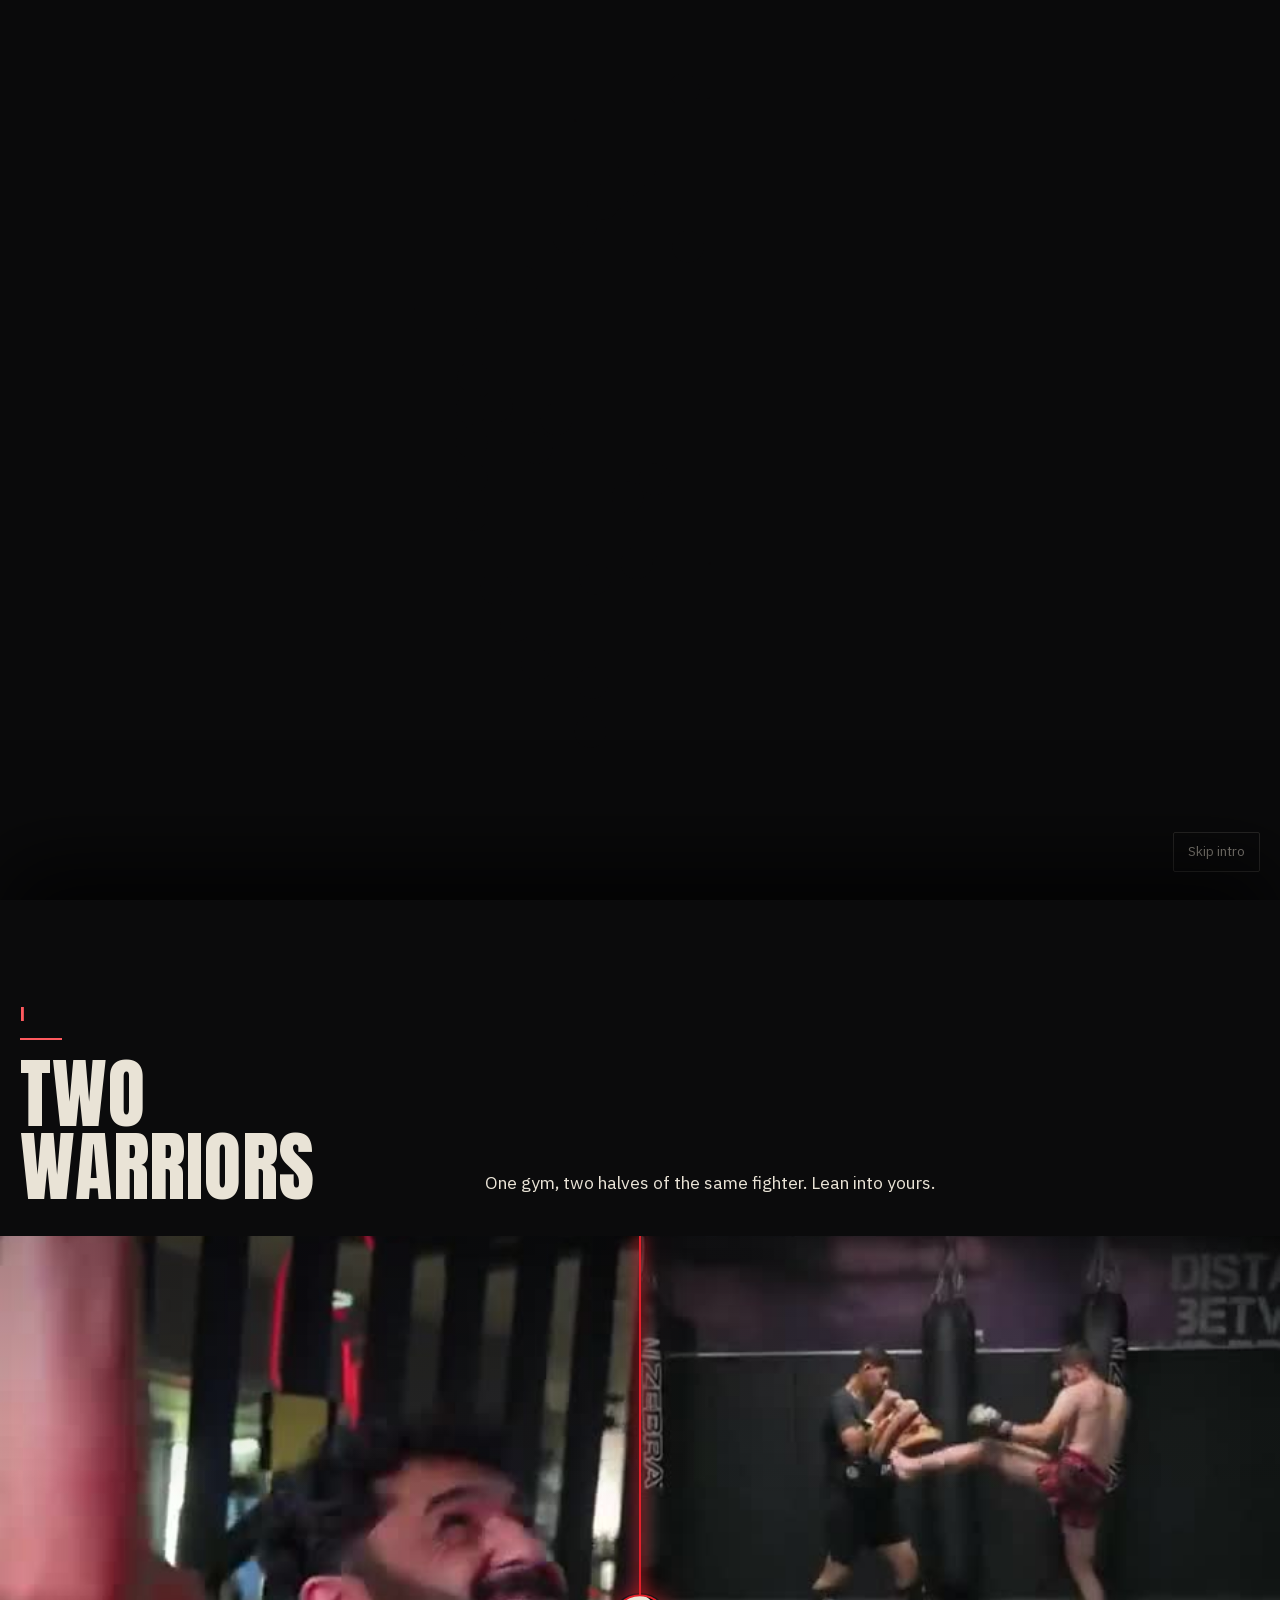
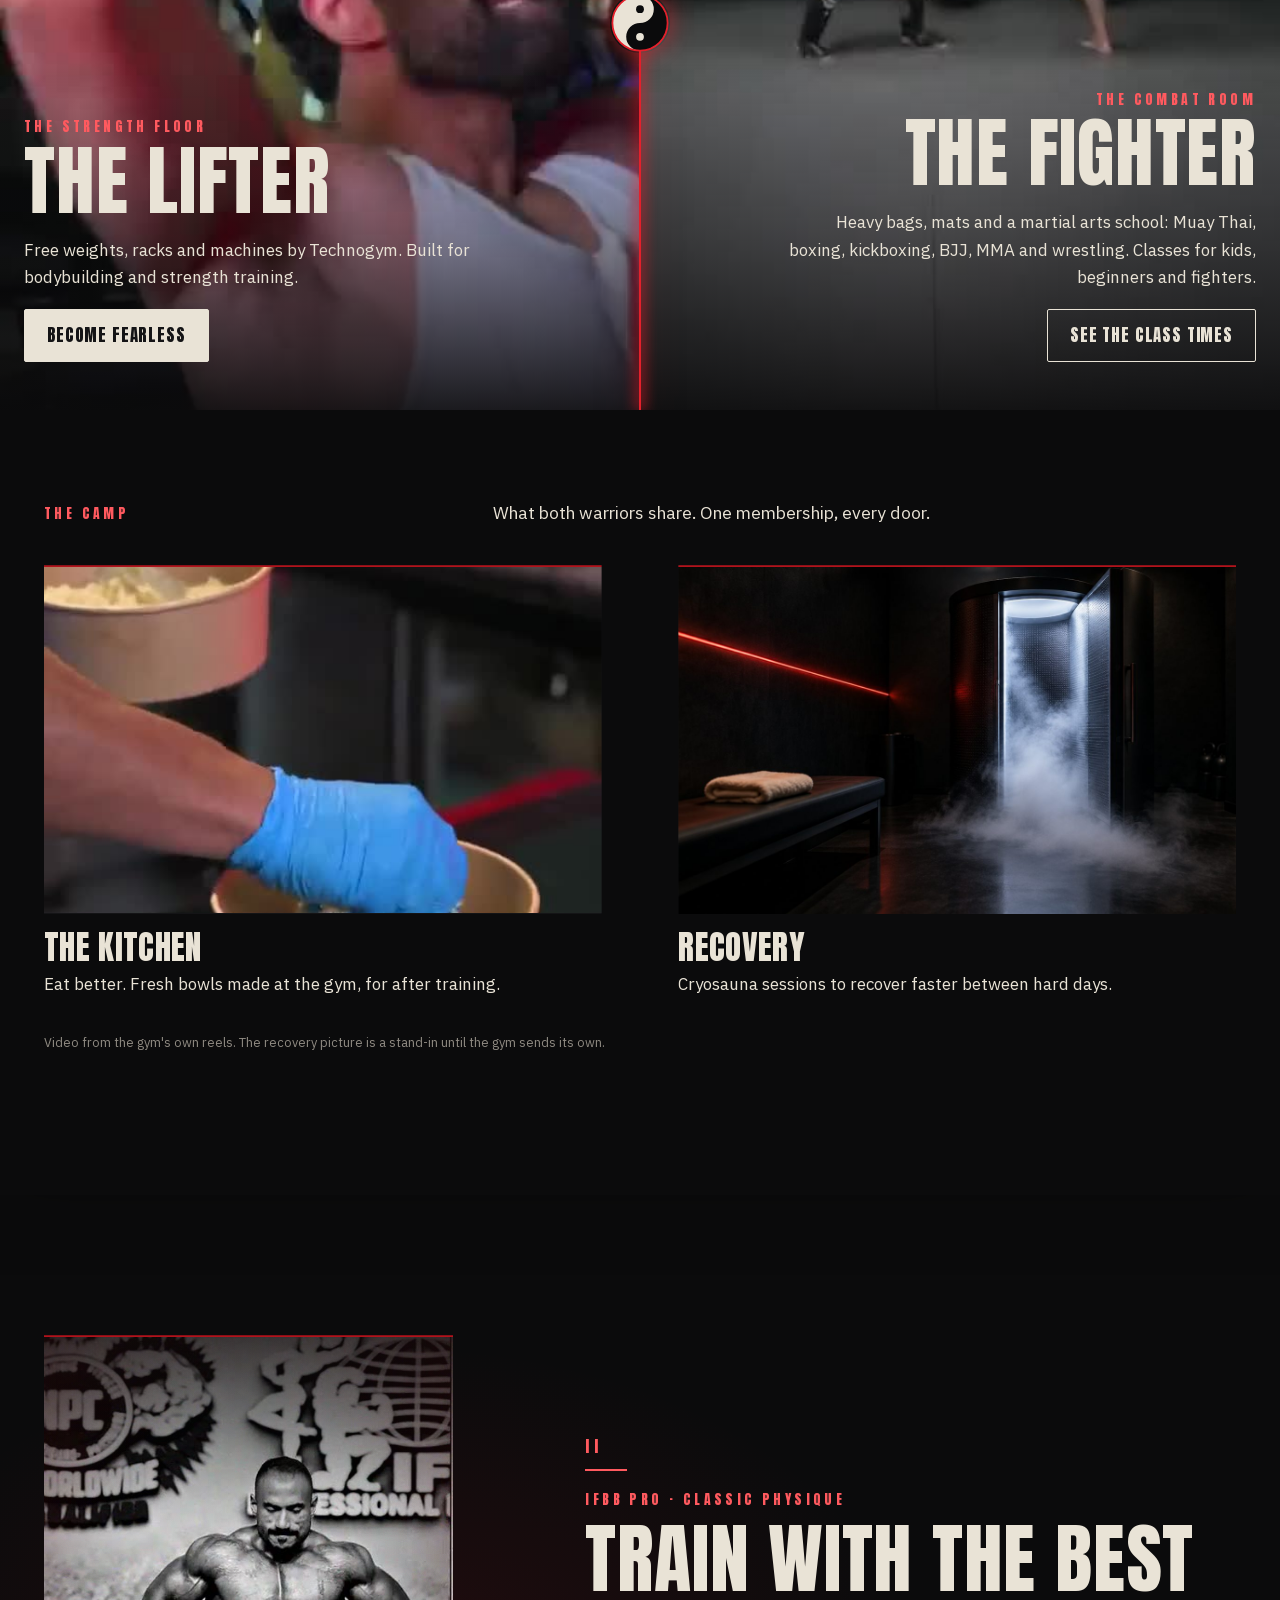
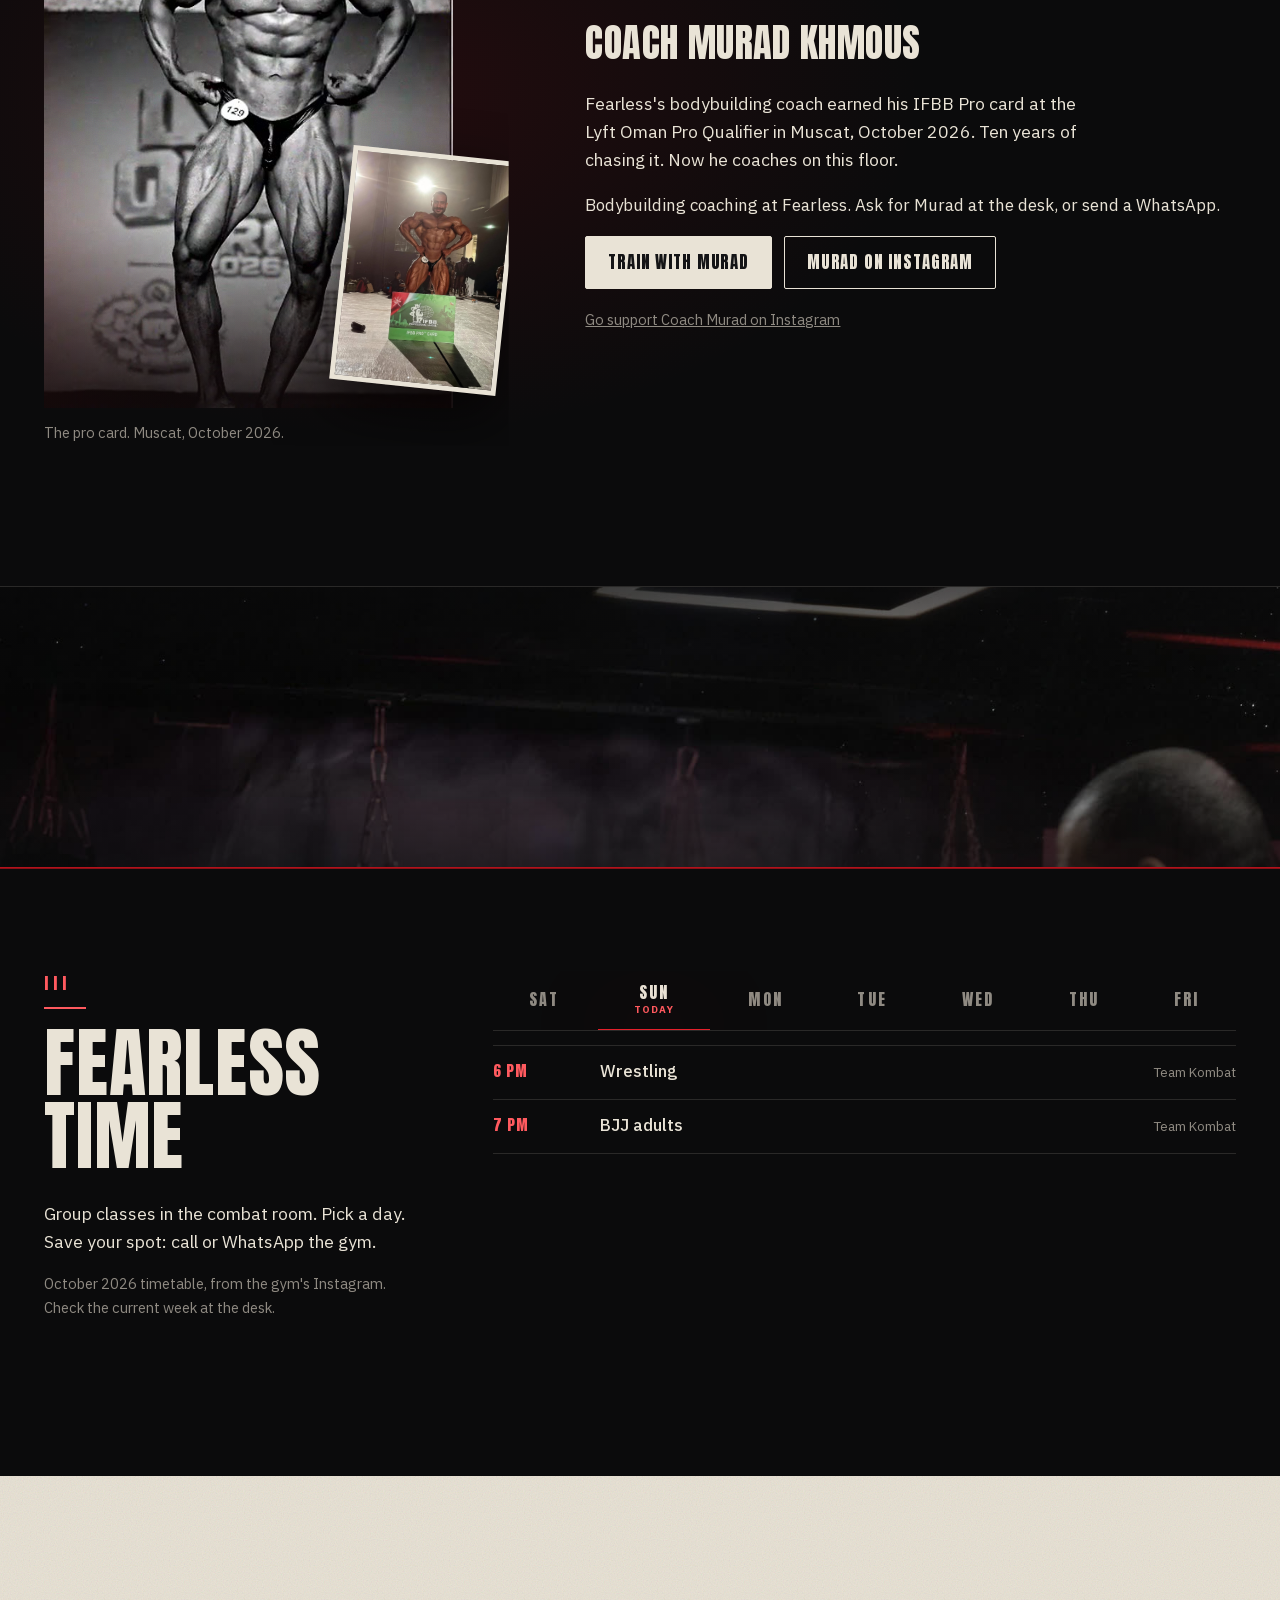
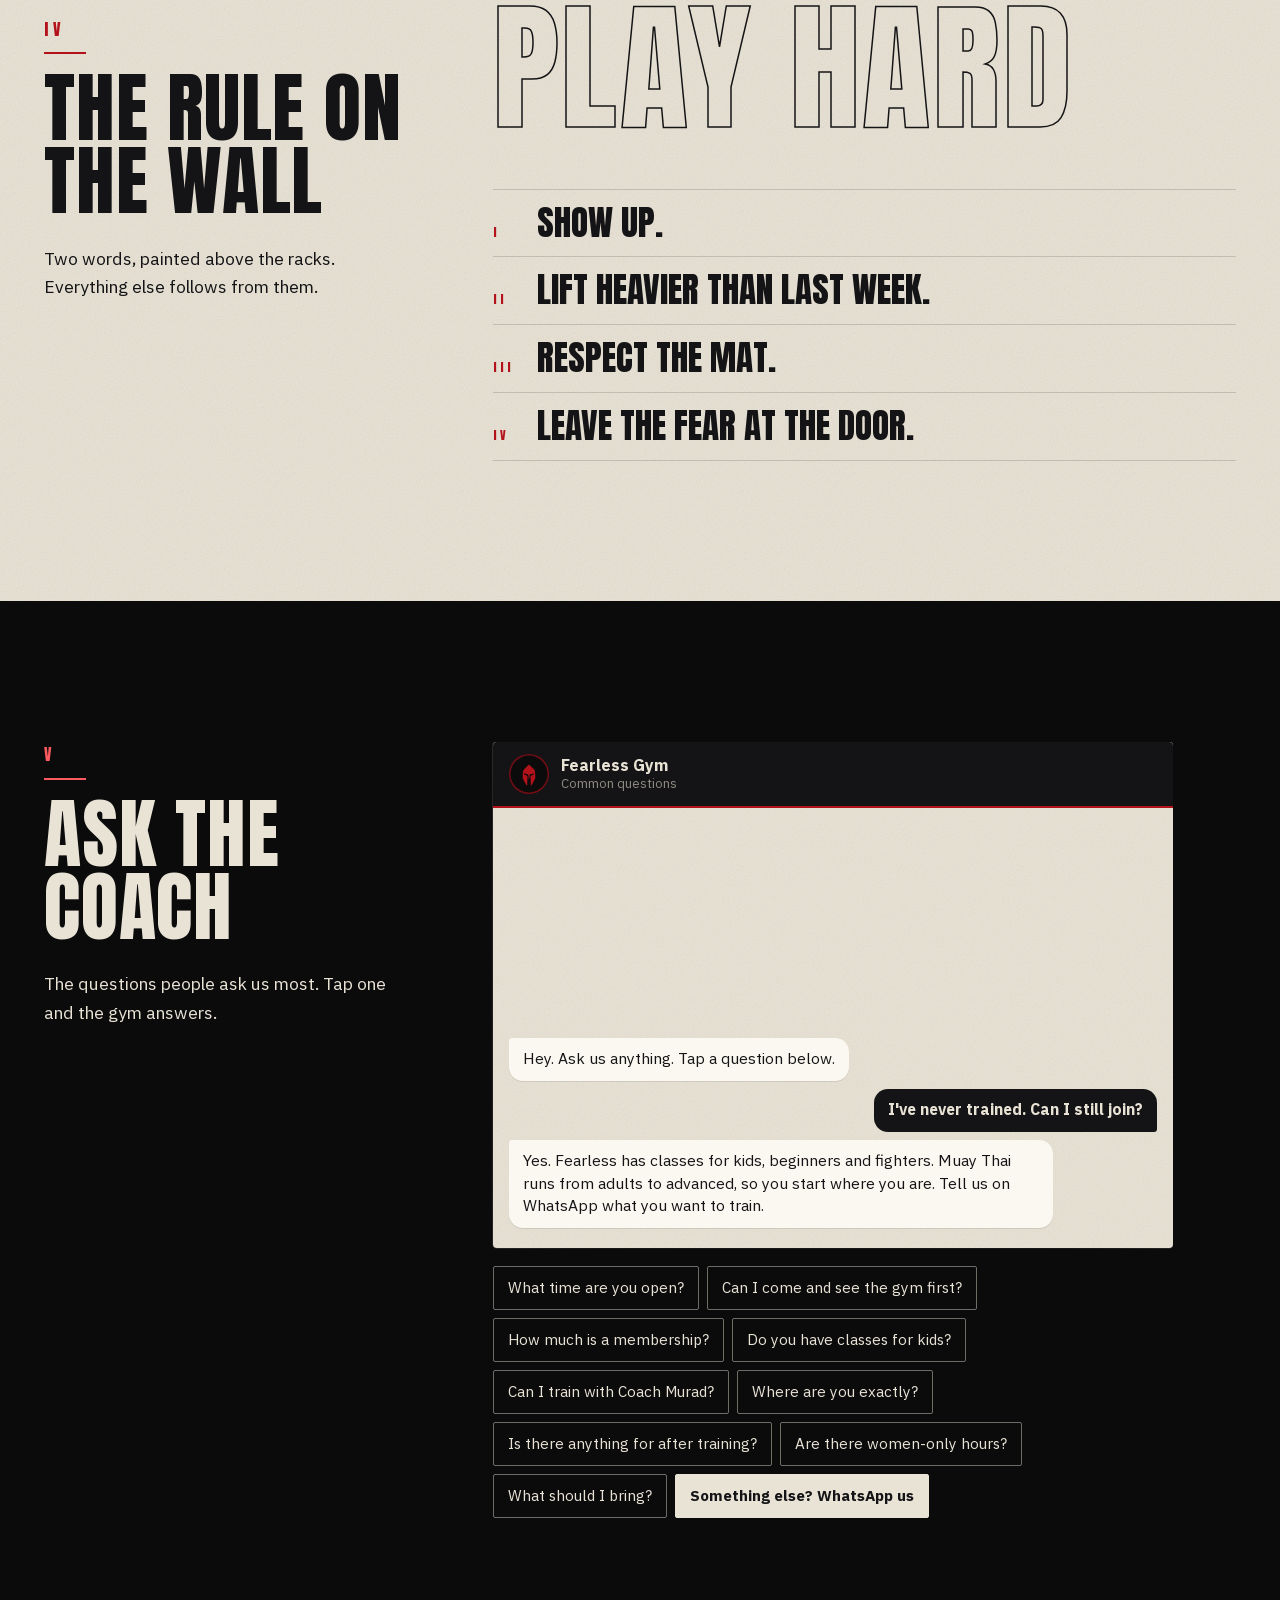
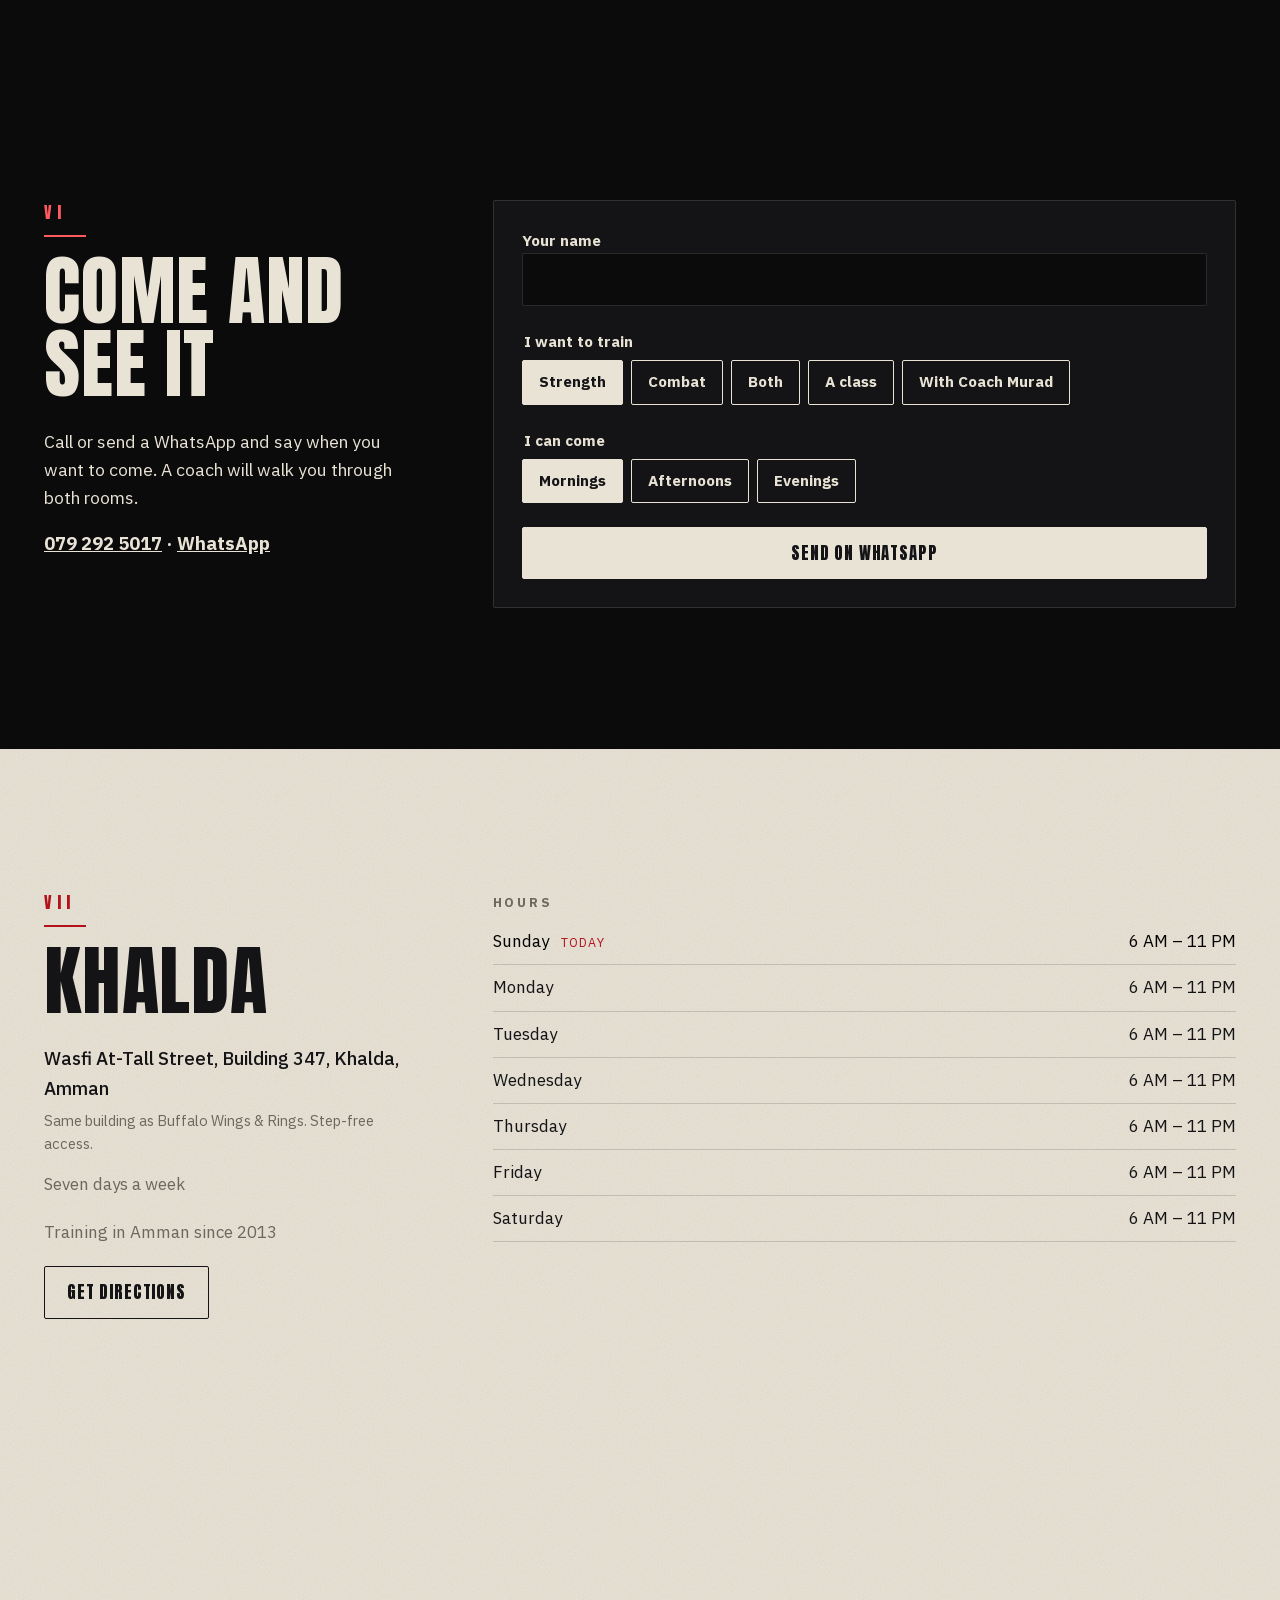
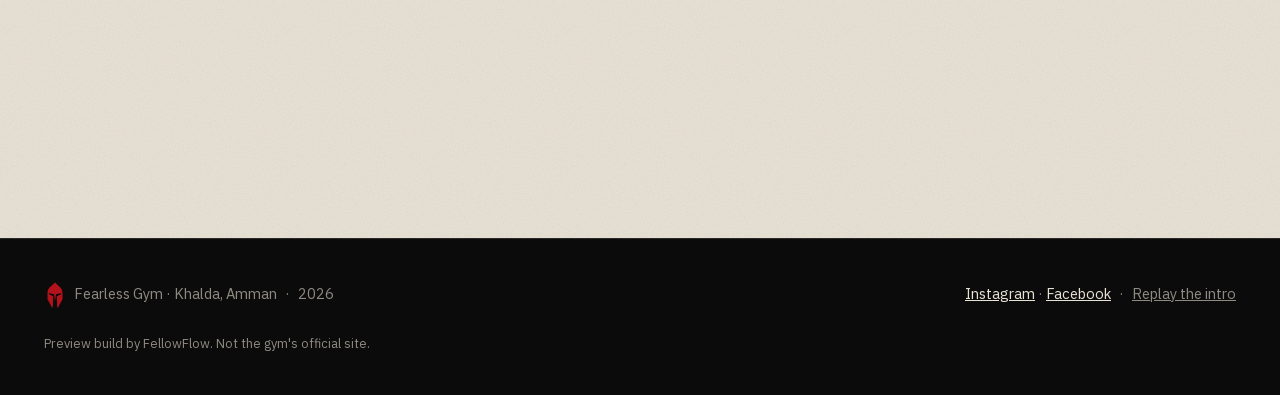
==== commit dac554d1: "v10: header top left, stamp hands over to the warriors, yin and yang, recovery picture Mahmoud's not" ====
--- a/index.html
+++ b/index.html
@@ -27,8 +27,8 @@
   <link rel="icon" href="assets/img/favicon.svg" type="image/svg+xml">
   <link rel="preload" href="assets/fonts/anton-latin-400.woff2" as="font" type="font/woff2" crossorigin>
   <link rel="preload" href="assets/img/hero-poster.jpg" as="image">
-  <link rel="stylesheet" href="assets/css/fonts.css?v=9">
-  <link rel="stylesheet" href="assets/css/site.css?v=9">
+  <link rel="stylesheet" href="assets/css/fonts.css?v=10">
+  <link rel="stylesheet" href="assets/css/site.css?v=10">
   <!-- Remembers the visitor's language before the page paints, so there is no flash. -->
   <script>
     (function () {
@@ -150,8 +150,8 @@
   <main id="top">
     <!-- Hero and intro are the same thing: you are inside the helmet, looking out through the visor.
          The intro forges the helmet out of sparks, lights its eyes, and you put it on: the helmet rushes past and
-         FEARLESS stamps down in red with the gym moving inside its letters. Scrolling pushes the word toward you
-         until you pass between the letters and the gym fills the screen. -->
+         FEARLESS stamps down in red with the gym moving inside its letters. Scrolling keeps the word where it is
+         and slides the first chapter up over it. -->
     <section class="visor-scene" id="hero" aria-label="Fearless Gym">
       <div class="visor">
         <!-- Sparks (canvas, first visit only). -->
@@ -188,7 +188,7 @@
     <section id="warriors" class="chapter chapter-black chapter-warriors">
       <div class="wrap warriors-head">
         <div><span class="numeral" data-t="rooms_num">I</span><h2 class="display ap" data-t="rooms_title">Two warriors</h2></div>
-        <p class="rail-text" data-t="rooms_text">One gym, two ways to fight. Pick your side.</p>
+        <p class="rail-text" data-t="rooms_text">One gym, two halves of the same fighter. Lean into yours.</p>
       </div>
       <div class="versus" id="versus">
         <article class="side side-lifter" id="side-lifter">
@@ -197,7 +197,7 @@
             <span class="eyebrow" data-t="strength_title">The strength floor</span>
             <h3 class="display" data-t="lifter_title">The Lifter</h3>
             <p data-t="strength_text">Free weights, racks and machines by Technogym. Built for bodybuilding and strength training.</p>
-            <a class="btn btn-primary" href="#coach" data-t="lifter_cta">Train with Murad</a>
+            <a class="btn btn-primary" href="#trial" data-t="lifter_cta">Become fearless</a>
           </div>
         </article>
         <article class="side side-fighter" id="side-fighter">
@@ -209,11 +209,13 @@
             <a class="btn" href="#classes" data-t="combat_note">See the class times</a>
           </div>
         </article>
-        <div class="vs" id="vs" aria-hidden="true"><span class="vs-line"></span><span class="vs-badge" data-t="vs">VS</span></div>
+        <div class="vs" id="vs" aria-hidden="true"><span class="vs-line"></span>
+          <!-- Yin and yang: the lifter and the fighter are two halves of one thing, not opponents. It turns with the lean. -->
+          <svg class="yy" id="yy" viewBox="0 0 100 100"><circle cx="50" cy="50" r="46" fill="#e9e3d6"></circle><path d="M50 4A46 46 0 0 1 50 96A23 23 0 0 1 50 50A23 23 0 0 0 50 4Z" fill="#0b0b0c"></path><circle cx="50" cy="73" r="6.5" fill="#e9e3d6"></circle><circle cx="50" cy="27" r="6.5" fill="#0b0b0c"></circle><circle cx="50" cy="50" r="46" fill="none" stroke="#e4202b" stroke-width="3"></circle></svg></div>
       </div>
       <div class="wrap warriors-notes" aria-hidden="true">
         <p class="pick-hint note" data-t="pick_hint">Tap a side to lean in</p>
-        <div class="warriors-note"><p data-t="strength_text">Free weights, racks and machines by Technogym. Built for bodybuilding and strength training.</p><a class="btn btn-primary" href="#coach" data-t="lifter_cta">Train with Murad</a></div>
+        <div class="warriors-note"><p data-t="strength_text">Free weights, racks and machines by Technogym. Built for bodybuilding and strength training.</p><a class="btn btn-primary" href="#trial" data-t="lifter_cta">Become fearless</a></div>
         <div class="warriors-note"><p data-t="combat_text">Heavy bags, mats and a martial arts school: Muay Thai, boxing, kickboxing, BJJ, MMA and wrestling. Classes for kids, beginners and fighters.</p><a class="btn" href="#classes" data-t="combat_note">See the class times</a></div>
       </div>
       <div class="wrap camp">
@@ -222,11 +224,12 @@
           <div class="camp-media"><video muted="" playsinline="" loop="" preload="none" poster="assets/img/kitchen-poster.jpg" data-src="assets/img/kitchen.mp4" aria-label="A bowl being made in the Fearless Gym kitchen"></video></div>
           <figcaption><h3 class="display" data-t="kitchen_title">The kitchen</h3><p data-t="kitchen_text">Eat better. Fresh bowls made at the gym, for after training.</p></figcaption>
         </figure>
-        <figure class="camp-card camp-card-text ap">
-          <svg class="camp-mark" viewBox="0 0 100 120" aria-hidden="true"><use href="#helmet"></use></svg>
+        <figure class="camp-card ap">
+          <!-- PLACEHOLDER image: an AI picture of a cryotherapy cabin, until the gym sends a photo of its own. -->
+          <div class="camp-media"><img id="recovery-img" src="assets/img/recovery.jpg" width="1200" height="750" alt="A cryotherapy cabin in a dark recovery room. Placeholder until the gym sends its own photo." loading="lazy"></div>
           <figcaption><h3 class="display" data-t="recovery_title">Recovery</h3><p data-t="recovery_text">Cryosauna sessions to recover faster between hard days.</p></figcaption>
         </figure>
-        <p class="note photo-note" data-t="photo_note">Video from the gym's own reels. Photos from the gym's and Murad's Instagram, sharpened.</p>
+        <p class="note photo-note" data-t="photo_note">Video from the gym's own reels. The recovery picture is a stand-in until the gym sends its own.</p>
       </div>
     </section>
 
@@ -252,7 +255,7 @@
             <a class="btn btn-primary coach-wa" id="coach-wa" href="https://wa.me/962792925017?text=Hi%20Fearless%2C%20I%20want%20to%20train%20with%20Coach%20Murad." target="_blank" rel="noopener" data-t="coach_cta">Train with Murad</a>
             <a class="btn" id="coach-ig" href="https://www.instagram.com/ifbb_pro_murad_khmous/" target="_blank" rel="noopener" data-t="coach_ig">Murad on Instagram</a>
           </div>
-          <p class="note" data-t="coach_note">Video and photos from Murad's Instagram.</p>
+          <p class="note"><a id="coach-note" href="https://www.instagram.com/ifbb_pro_murad_khmous/" target="_blank" rel="noopener" data-t="coach_note">Go support Coach Murad on Instagram</a></p>
         </div>
       </div>
     </section>
@@ -334,7 +337,7 @@
 
   <aside aria-label="Call Fearless"><a class="call-bar call-link" href="tel:+962792925017" data-t="callbar">Call Fearless</a></aside>
 
-  <script src="assets/js/content.js?v=9"></script>
-  <script src="assets/js/site.js?v=9"></script>
+  <script src="assets/js/content.js?v=10"></script>
+  <script src="assets/js/site.js?v=10"></script>
 </body>
 </html>
--- a/assets/css/site.css
+++ b/assets/css/site.css
@@ -63,9 +63,11 @@
 .site-header { position: fixed; top: 0; left: 0; right: 0; z-index: 20; opacity: 0; padding-top: env(safe-area-inset-top, 0px); transition: opacity 600ms var(--ease), background 300ms; }
 body.stage-5 .site-header { opacity: 1; }
 body.scrolled .site-header { background: var(--black); box-shadow: 0 1px 0 var(--line-dark); }
+/* The header runs the full width: the logo sits in the top left corner, the menu in the top right. */
+.site-header .wrap { max-width: none; padding: 0 clamp(20px, 2.2vw, 36px); }
 .header-row { display: flex; align-items: center; justify-content: space-between; min-height: 64px; gap: 16px; }
 .logo { display: inline-flex; direction: ltr; align-items: center; gap: 5px; text-decoration: none; color: var(--bone); font-family: var(--display); font-size: 1.2rem; letter-spacing: .08em; }
-.logo-helmet { width: 22px; height: 26px; fill: var(--blood); flex: none; }
+.logo-helmet { width: 22px; height: 26px; fill: var(--blood); flex: none; margin-top: 1px; }  /* optically centred on the capitals */
 .nav { display: flex; align-items: center; gap: 22px; font-size: .95rem; }
 .nav > a { color: var(--bone); text-decoration: none; opacity: .8; transition: opacity var(--t-ui); }
 .nav-call { font-family: var(--display); letter-spacing: .06em; text-transform: uppercase; border-bottom: 2px solid var(--ember); opacity: 1 !important; }
@@ -105,9 +107,9 @@
 
 /* ---------- Hero: the stamp ----------
    The gym's own reel plays full-bleed under a dark veil. The canvas paints the word in blood red with the same reel moving
-   inside its letters. Scrolling pushes the word toward you (one transform) until you pass between the letters and the gym
-   fills the screen; the veil thins as you go. */
-.visor-scene { height: 200vh; position: relative; }
+   inside its letters. The scene is half a screen taller than the screen: the word stays pinned for that half while the
+   first chapter slides up over it (negative margin, see .chapter-warriors), the word fading as it goes. */
+.visor-scene { height: 150vh; position: relative; }
 .visor { position: sticky; top: 0; height: 100svh; overflow: hidden; background: var(--black); }
 .hero-video { position: absolute; inset: 0; width: 100%; height: 100%; object-fit: cover; opacity: 0; transition: opacity 900ms var(--ease); }
 body.stage-4 .hero-video, body.stage-5 .hero-video { opacity: 1; }
@@ -165,7 +167,8 @@
    Two of the gym's own reels side by side. Each side is a full-width layer clipped to its half (clip-path only);
    the split leans toward your pointer, or toward the side you tap. The reels sit in 60% of the width at their own
    edge so they stay centred as their side grows. */
-.chapter-warriors { padding-top: 0; }
+/* Chapter I rides up over the pinned hero like a curtain: half a screen of overlap, a soft edge. */
+.chapter-warriors { padding-top: 0; margin-top: -50vh; z-index: 2; box-shadow: 0 -40px 80px rgba(0, 0, 0, .7); }
 .warriors-head { display: grid; grid-template-columns: minmax(260px, 1fr) 2fr; gap: 16px clamp(32px, 6vw, 96px); align-items: end; padding: clamp(56px, 8vw, 110px) 0 32px; }
 .warriors-head .display { margin-bottom: 0; }
 .warriors-head .rail-text { margin: 0 0 .4em; }
@@ -188,20 +191,15 @@
 .side-copy p { max-width: 28em; margin-bottom: 18px; }
 .vs { position: absolute; top: 0; bottom: 0; left: 0; width: 0; z-index: 3; pointer-events: none; will-change: transform; }
 .vs-line { position: absolute; top: 0; bottom: 0; left: -1px; width: 2px; background: var(--ember); box-shadow: 0 0 14px 2px rgba(228, 32, 43, .9), 0 0 40px rgba(228, 32, 43, .5); }
-.vs-badge { position: absolute; top: 50%; left: 0; transform: translate(-50%, -50%); width: 56px; height: 56px; border-radius: 50%; display: grid; place-items: center; background: var(--black); border: 2px solid var(--ember);
-  font-family: 'Anton', var(--display); font-size: 1.1rem; letter-spacing: .08em; color: var(--bone); box-shadow: 0 0 24px rgba(228, 32, 43, .6); }
-html[lang="ar"] .vs-badge { font-family: var(--display); font-weight: 800; letter-spacing: 0; }
+.yy { position: absolute; top: 50%; left: 0; transform: translate(-50%, -50%); width: 60px; height: 60px; max-width: none; border-radius: 50%; display: block; box-shadow: 0 0 24px rgba(228, 32, 43, .6); will-change: transform; }
 .warriors-notes { display: none; }
-/* The camp: the kitchen reel takes the room; recovery is words only (no footage of it yet), set against the reel's foot. */
-.camp { display: grid; grid-template-columns: 1.7fr 1fr; gap: 28px clamp(32px, 6vw, 96px); align-items: end; padding-top: clamp(56px, 7vw, 96px); }
+/* The camp: the kitchen reel and the recovery picture side by side, level with each other. */
+.camp { display: grid; grid-template-columns: 1fr 1fr; gap: 28px clamp(32px, 6vw, 96px); align-items: start; padding-top: clamp(56px, 7vw, 96px); }
 .camp-head { grid-column: 1 / -1; display: grid; grid-template-columns: minmax(260px, 1fr) 2fr; gap: 8px clamp(32px, 6vw, 96px); align-items: baseline; }
 .camp-head .rail-text { margin: 0; }
 .camp-card { margin: 0; position: relative; }
 .camp-media { position: relative; aspect-ratio: 16 / 10; overflow: hidden; border-top: 2px solid var(--blood); background: var(--black-2); }
-.camp-media video { position: absolute; inset: 0; width: 100%; height: 100%; object-fit: cover; object-position: center 40%; }
-.camp-card-text { border-top: 2px solid var(--blood); padding-top: 22px; }
-.camp-card-text figcaption { padding: 0; }
-.camp-mark { display: block; width: 34px; height: auto; fill: none; stroke: var(--blood); stroke-width: 4; margin-bottom: 18px; }
+.camp-media video, .camp-media img { position: absolute; inset: 0; width: 100%; height: 100%; object-fit: cover; object-position: center 40%; }
 .camp-card figcaption { padding: 16px 0 0; }
 .camp-card h3 { font-size: clamp(1.5rem, 2.6vw, 2.2rem); margin-bottom: .2em; }
 .camp-card p { margin-bottom: .4em; max-width: 36em; }
@@ -371,7 +369,7 @@
   .side-copy p, .side-copy .btn { display: none; }
   .side-copy h3 { font-size: clamp(1.9rem, 9vw, 2.6rem); }
   .side-copy .eyebrow { font-size: .72rem; letter-spacing: .14em; }
-  .vs-badge { width: 44px; height: 44px; font-size: .9rem; }
+  .yy { width: 46px; height: 46px; }
   .warriors-notes { display: grid; grid-template-columns: 1fr 1fr; gap: 16px; padding-top: 18px; }
   .warriors-notes .pick-hint { grid-column: 1 / -1; margin: 0; }
   .warriors-note p { font-size: .95rem; margin-bottom: 12px; }
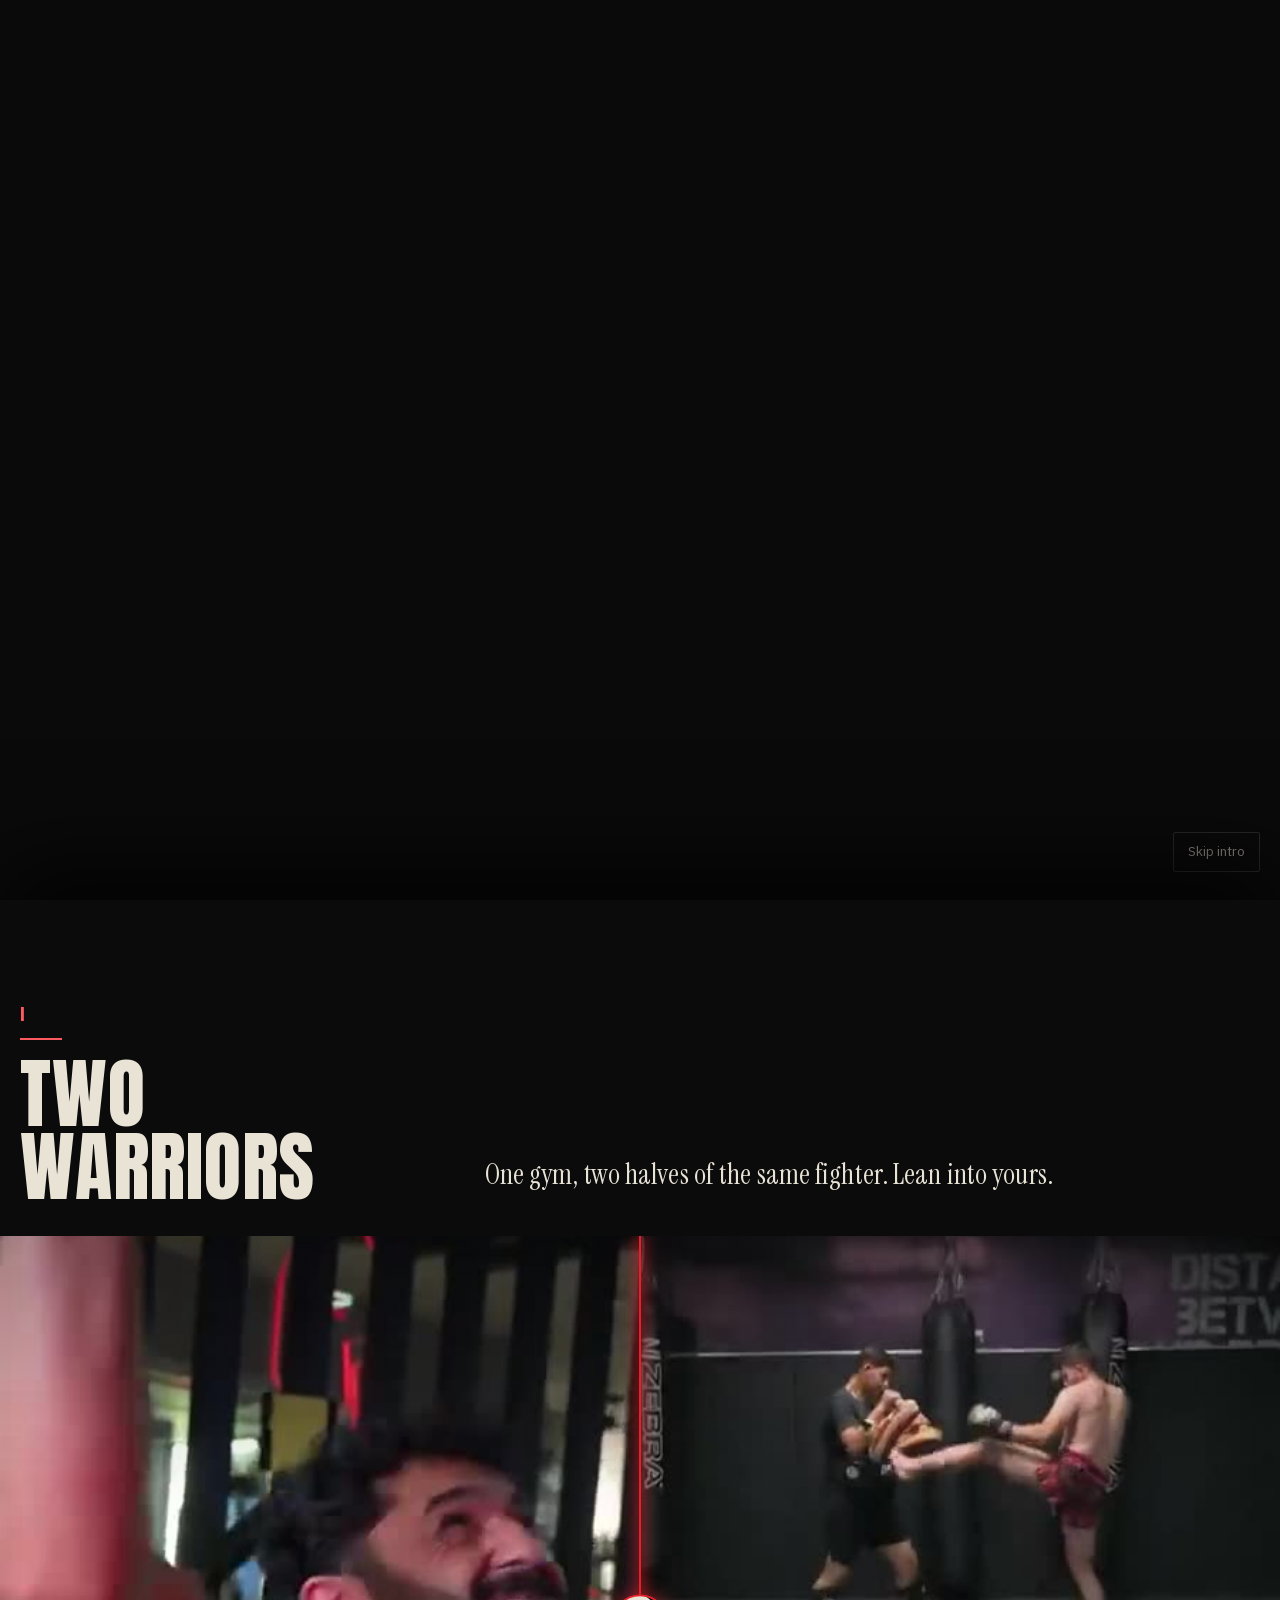
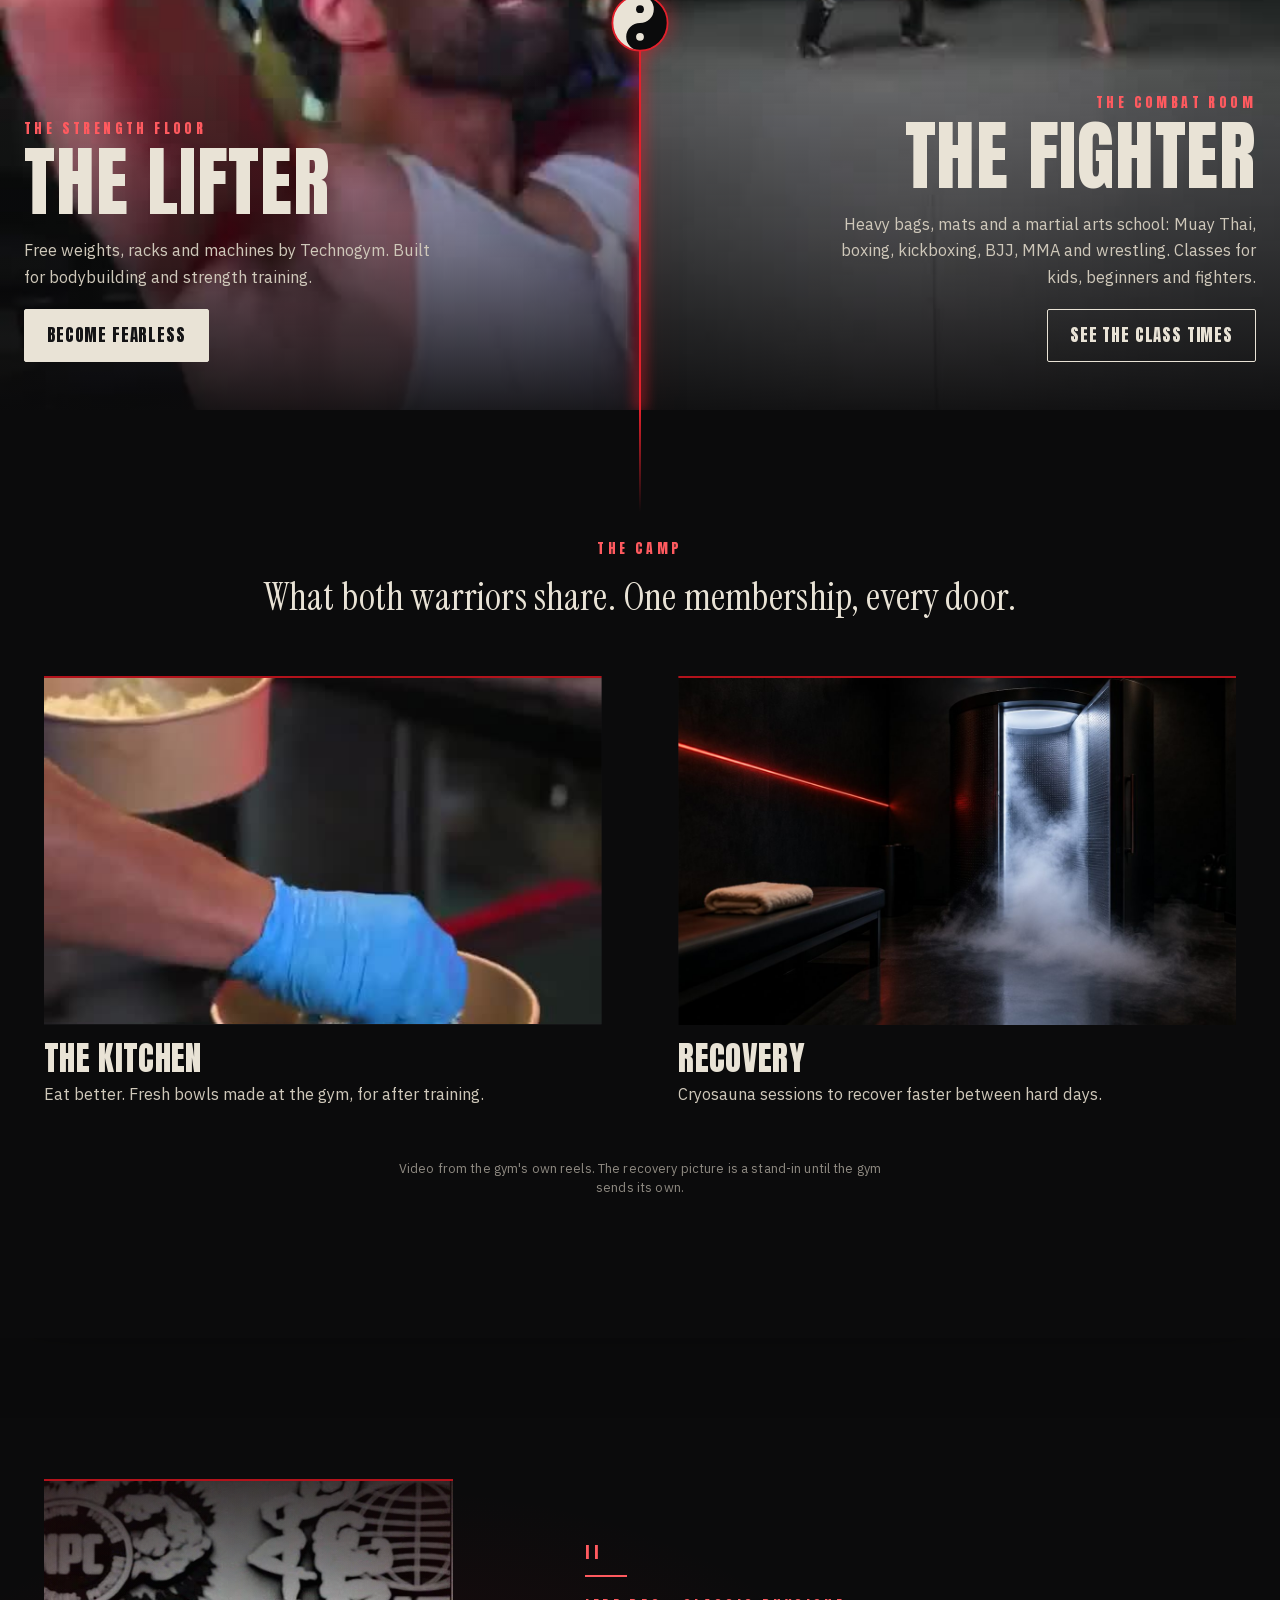
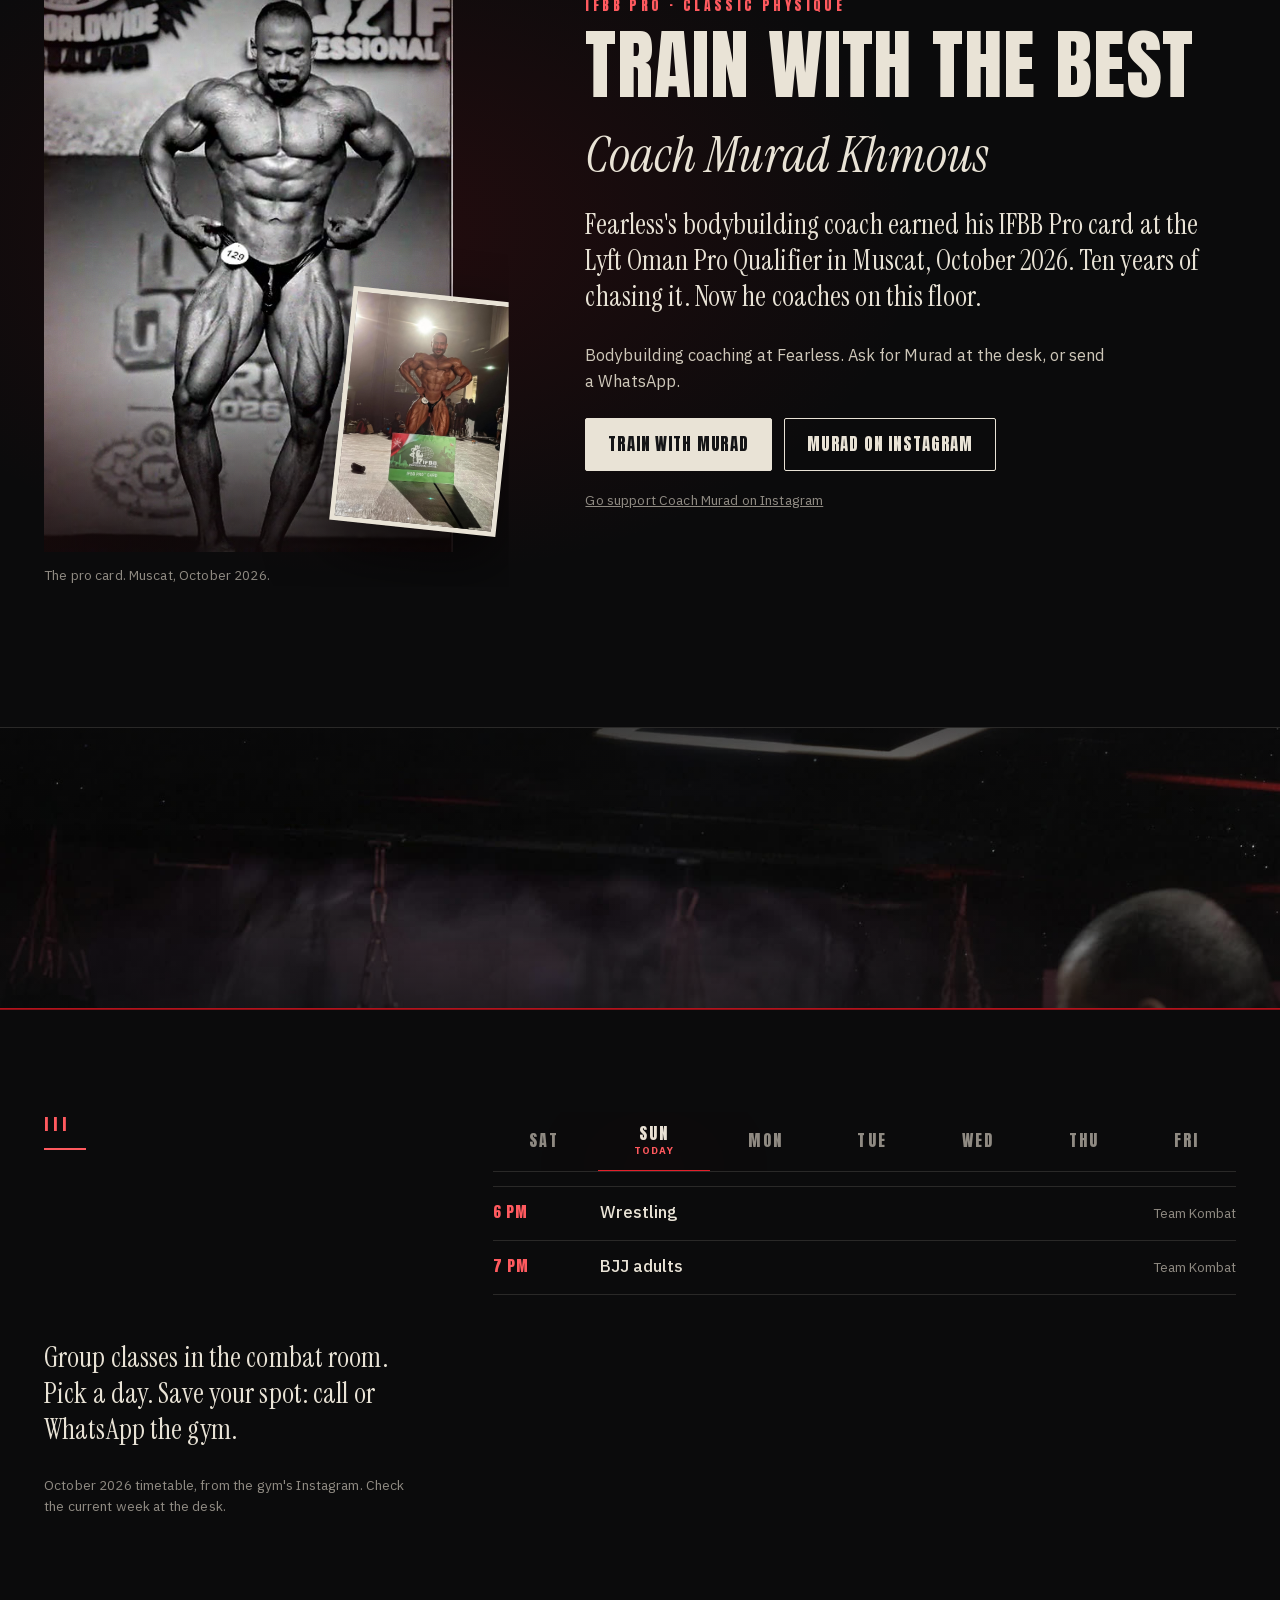
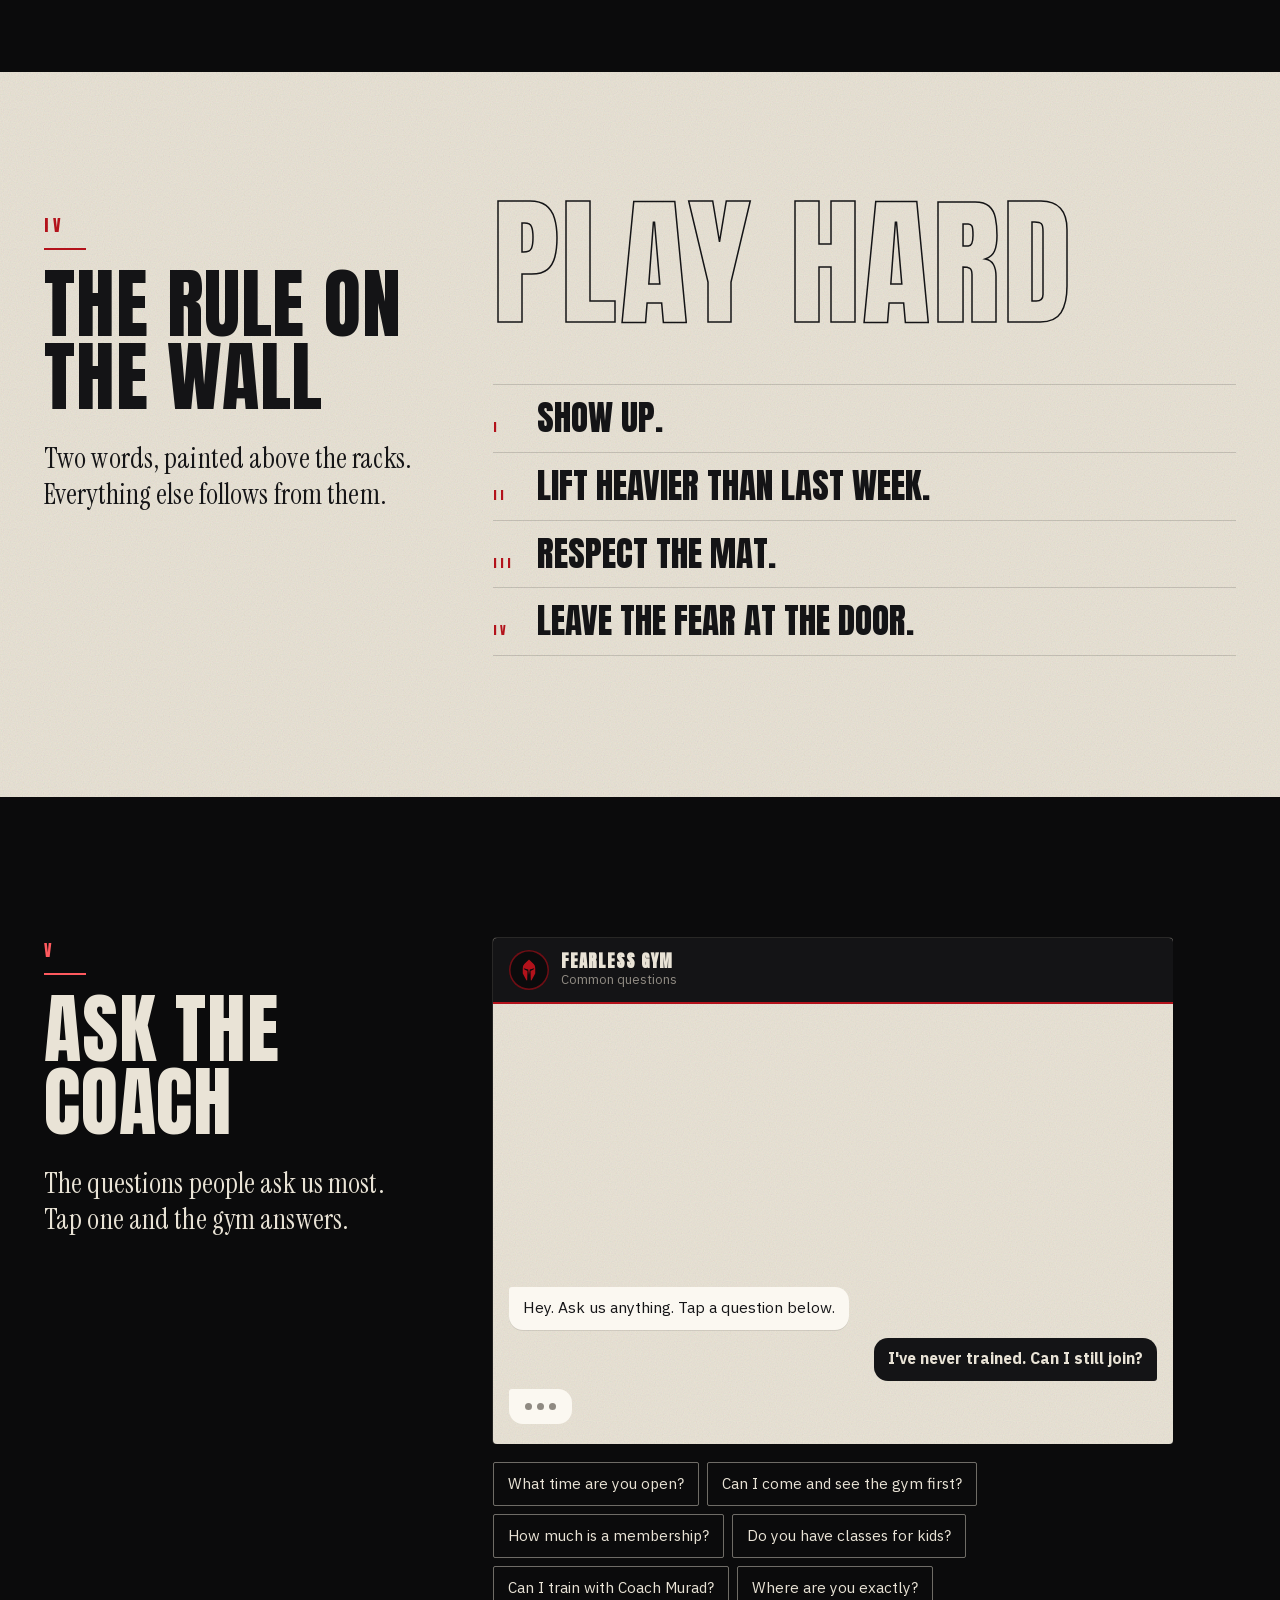
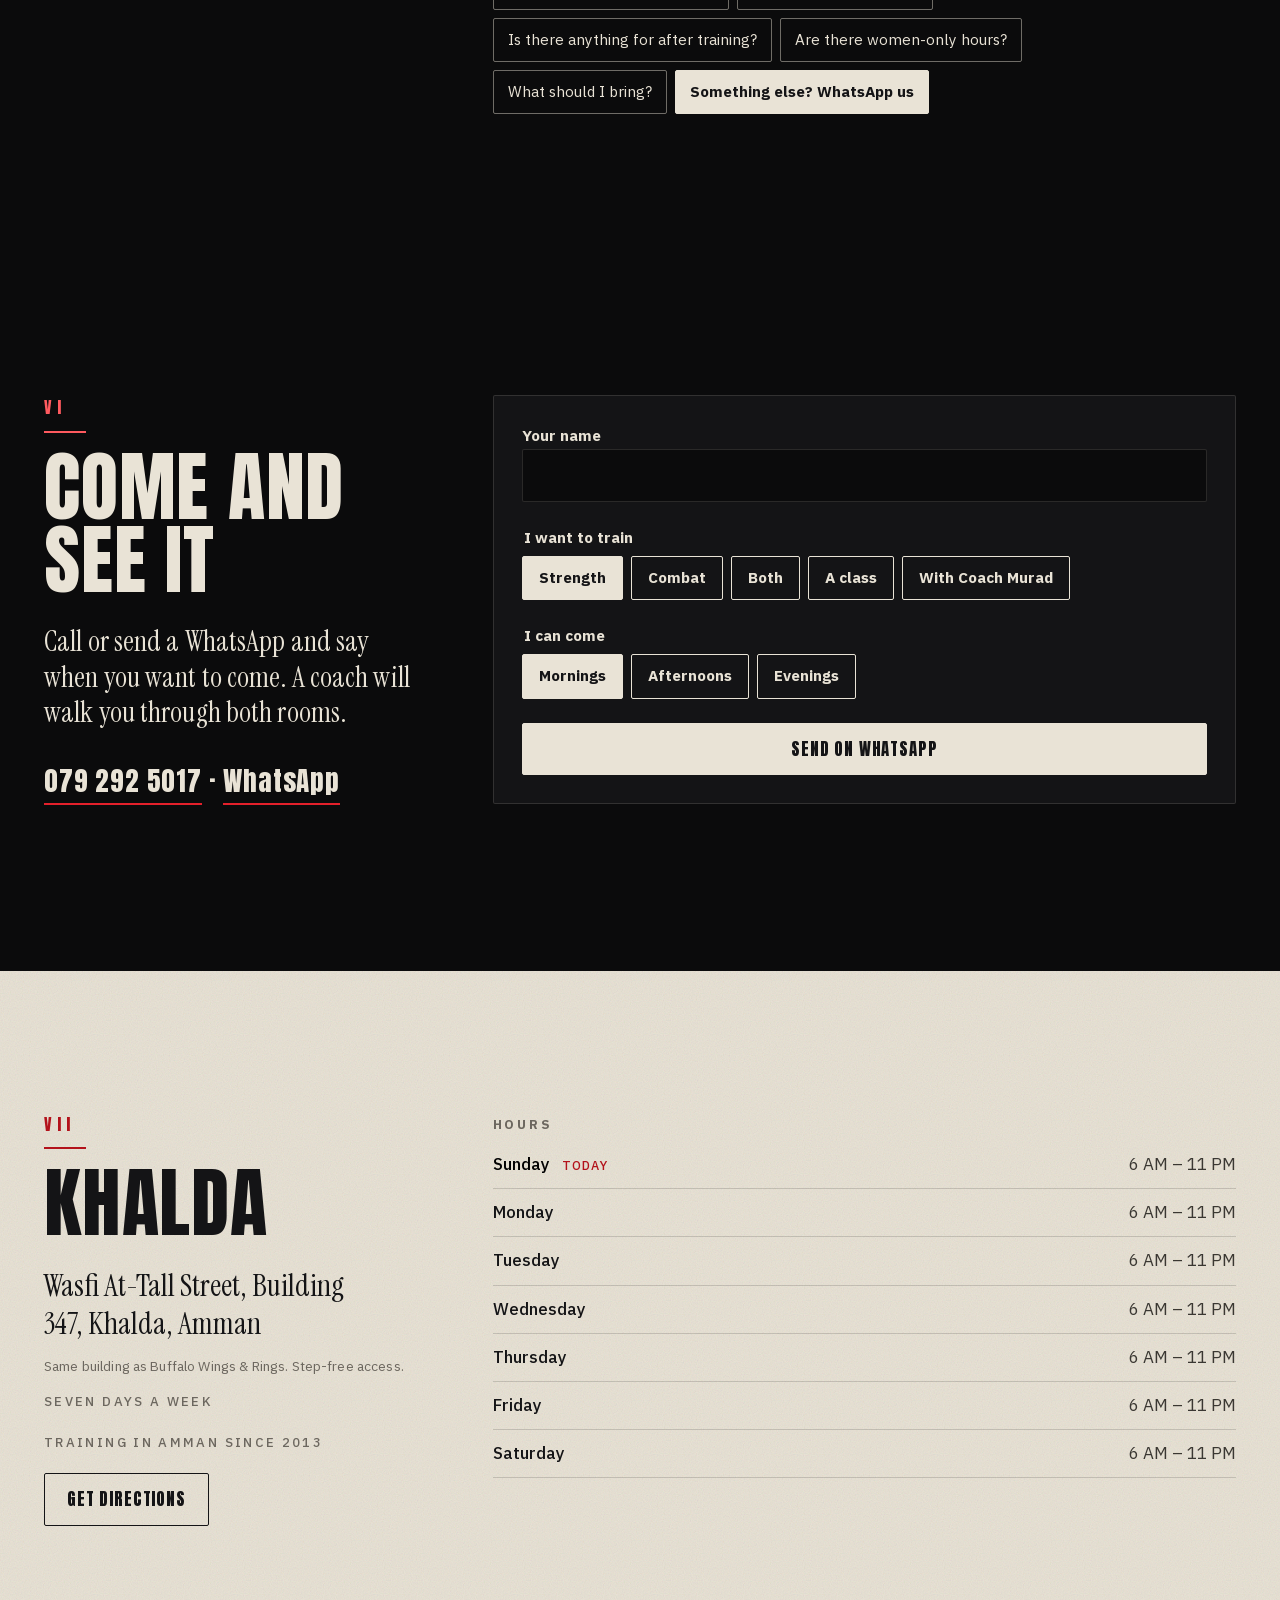
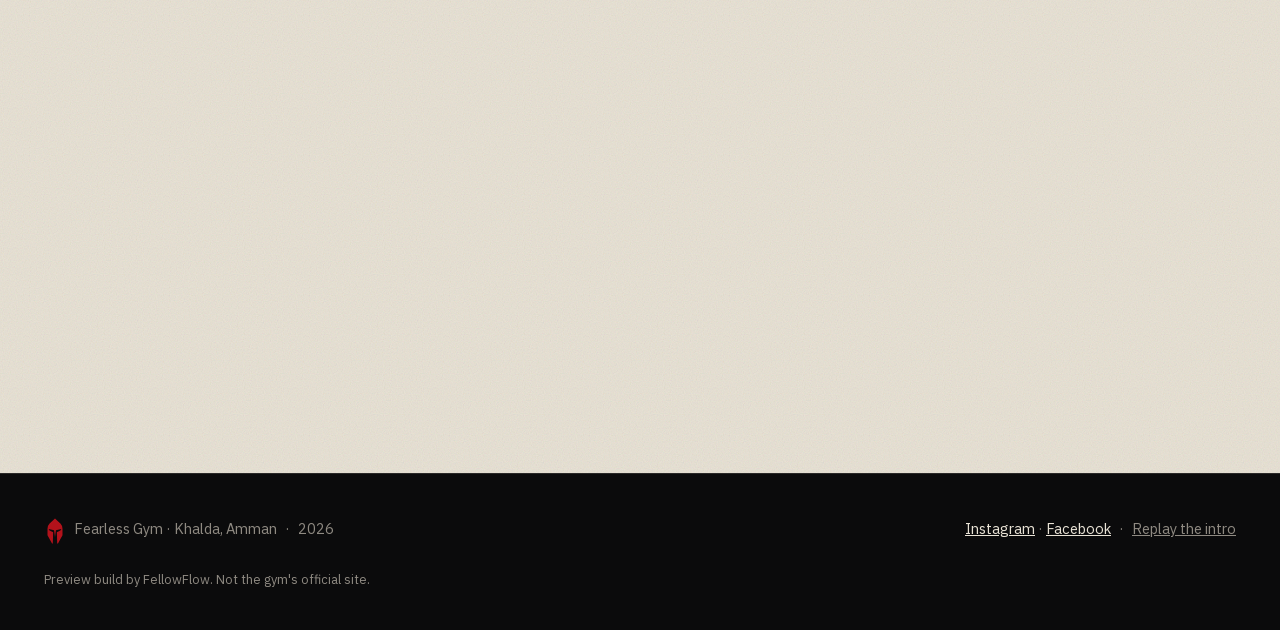
==== commit 96c545b5: "v11: typography pass, yin-yang glow and easing, centred camp line Three voices instead of one: Anton" ====
--- a/index.html
+++ b/index.html
@@ -26,9 +26,10 @@
   <meta name="twitter:card" content="summary_large_image">
   <link rel="icon" href="assets/img/favicon.svg" type="image/svg+xml">
   <link rel="preload" href="assets/fonts/anton-latin-400.woff2" as="font" type="font/woff2" crossorigin>
+  <link rel="preload" href="assets/fonts/instrument-serif-latin-400italic.woff2" as="font" type="font/woff2" crossorigin>
   <link rel="preload" href="assets/img/hero-poster.jpg" as="image">
-  <link rel="stylesheet" href="assets/css/fonts.css?v=10">
-  <link rel="stylesheet" href="assets/css/site.css?v=10">
+  <link rel="stylesheet" href="assets/css/fonts.css?v=11">
+  <link rel="stylesheet" href="assets/css/site.css?v=11">
   <!-- Remembers the visitor's language before the page paints, so there is no flash. -->
   <script>
     (function () {
@@ -196,7 +197,7 @@
           <div class="side-copy">
             <span class="eyebrow" data-t="strength_title">The strength floor</span>
             <h3 class="display" data-t="lifter_title">The Lifter</h3>
-            <p data-t="strength_text">Free weights, racks and machines by Technogym. Built for bodybuilding and strength training.</p>
+            <p class="copy" data-t="strength_text">Free weights, racks and machines by Technogym. Built for bodybuilding and strength training.</p>
             <a class="btn btn-primary" href="#trial" data-t="lifter_cta">Become fearless</a>
           </div>
         </article>
@@ -205,29 +206,29 @@
           <div class="side-copy">
             <span class="eyebrow" data-t="combat_title">The combat room</span>
             <h3 class="display" data-t="fighter_title">The Fighter</h3>
-            <p data-t="combat_text">Heavy bags, mats and a martial arts school: Muay Thai, boxing, kickboxing, BJJ, MMA and wrestling. Classes for kids, beginners and fighters.</p>
+            <p class="copy" data-t="combat_text">Heavy bags, mats and a martial arts school: Muay Thai, boxing, kickboxing, BJJ, MMA and wrestling. Classes for kids, beginners and fighters.</p>
             <a class="btn" href="#classes" data-t="combat_note">See the class times</a>
           </div>
         </article>
         <div class="vs" id="vs" aria-hidden="true"><span class="vs-line"></span>
           <!-- Yin and yang: the lifter and the fighter are two halves of one thing, not opponents. It turns with the lean. -->
-          <svg class="yy" id="yy" viewBox="0 0 100 100"><circle cx="50" cy="50" r="46" fill="#e9e3d6"></circle><path d="M50 4A46 46 0 0 1 50 96A23 23 0 0 1 50 50A23 23 0 0 0 50 4Z" fill="#0b0b0c"></path><circle cx="50" cy="73" r="6.5" fill="#e9e3d6"></circle><circle cx="50" cy="27" r="6.5" fill="#0b0b0c"></circle><circle cx="50" cy="50" r="46" fill="none" stroke="#e4202b" stroke-width="3"></circle></svg></div>
+          <svg class="yy" id="yy" viewBox="0 0 100 100" aria-hidden="true"><g class="yy-spin"><circle cx="50" cy="50" r="46" fill="#e9e3d6"></circle><path d="M50 4A46 46 0 0 1 50 96A23 23 0 0 1 50 50A23 23 0 0 0 50 4Z" fill="#0b0b0c"></path><circle cx="50" cy="73" r="6.5" fill="#e9e3d6"></circle><circle cx="50" cy="27" r="6.5" fill="#0b0b0c"></circle></g><circle cx="50" cy="50" r="46" fill="none" stroke="#e4202b" stroke-width="3"></circle></svg></div>
       </div>
       <div class="wrap warriors-notes" aria-hidden="true">
         <p class="pick-hint note" data-t="pick_hint">Tap a side to lean in</p>
-        <div class="warriors-note"><p data-t="strength_text">Free weights, racks and machines by Technogym. Built for bodybuilding and strength training.</p><a class="btn btn-primary" href="#trial" data-t="lifter_cta">Become fearless</a></div>
-        <div class="warriors-note"><p data-t="combat_text">Heavy bags, mats and a martial arts school: Muay Thai, boxing, kickboxing, BJJ, MMA and wrestling. Classes for kids, beginners and fighters.</p><a class="btn" href="#classes" data-t="combat_note">See the class times</a></div>
+        <div class="warriors-note"><p class="copy" data-t="strength_text">Free weights, racks and machines by Technogym. Built for bodybuilding and strength training.</p><a class="btn btn-primary" href="#trial" data-t="lifter_cta">Become fearless</a></div>
+        <div class="warriors-note"><p class="copy" data-t="combat_text">Heavy bags, mats and a martial arts school: Muay Thai, boxing, kickboxing, BJJ, MMA and wrestling. Classes for kids, beginners and fighters.</p><a class="btn" href="#classes" data-t="combat_note">See the class times</a></div>
       </div>
       <div class="wrap camp">
         <div class="camp-head"><span class="eyebrow" data-t="camp_eyebrow">The camp</span><p class="rail-text" data-t="camp_text">What both warriors share. One membership, every door.</p></div>
         <figure class="camp-card ap">
           <div class="camp-media"><video muted="" playsinline="" loop="" preload="none" poster="assets/img/kitchen-poster.jpg" data-src="assets/img/kitchen.mp4" aria-label="A bowl being made in the Fearless Gym kitchen"></video></div>
-          <figcaption><h3 class="display" data-t="kitchen_title">The kitchen</h3><p data-t="kitchen_text">Eat better. Fresh bowls made at the gym, for after training.</p></figcaption>
+          <figcaption><h3 class="display" data-t="kitchen_title">The kitchen</h3><p class="copy" data-t="kitchen_text">Eat better. Fresh bowls made at the gym, for after training.</p></figcaption>
         </figure>
         <figure class="camp-card ap">
           <!-- PLACEHOLDER image: an AI picture of a cryotherapy cabin, until the gym sends a photo of its own. -->
           <div class="camp-media"><img id="recovery-img" src="assets/img/recovery.jpg" width="1200" height="750" alt="A cryotherapy cabin in a dark recovery room. Placeholder until the gym sends its own photo." loading="lazy"></div>
-          <figcaption><h3 class="display" data-t="recovery_title">Recovery</h3><p data-t="recovery_text">Cryosauna sessions to recover faster between hard days.</p></figcaption>
+          <figcaption><h3 class="display" data-t="recovery_title">Recovery</h3><p class="copy" data-t="recovery_text">Cryosauna sessions to recover faster between hard days.</p></figcaption>
         </figure>
         <p class="note photo-note" data-t="photo_note">Video from the gym's own reels. The recovery picture is a stand-in until the gym sends its own.</p>
       </div>
@@ -250,7 +251,7 @@
           <h2 class="display ap" data-t="coach_title">Train with the best</h2>
           <p class="coach-name display" data-t="coach_name">Coach Murad Khmous</p>
           <p class="rail-text" data-t="coach_text">Fearless's bodybuilding coach earned his IFBB Pro card at the Lyft Oman Pro Qualifier in Muscat, October 2026. Ten years of chasing it. Now he coaches on this floor.</p>
-          <p data-t="coach_text2">Bodybuilding coaching at Fearless. Ask for Murad at the desk, or send a WhatsApp.</p>
+          <p class="copy" data-t="coach_text2">Bodybuilding coaching at Fearless. Ask for Murad at the desk, or send a WhatsApp.</p>
           <div class="hero-actions coach-actions">
             <a class="btn btn-primary coach-wa" id="coach-wa" href="https://wa.me/962792925017?text=Hi%20Fearless%2C%20I%20want%20to%20train%20with%20Coach%20Murad." target="_blank" rel="noopener" data-t="coach_cta">Train with Murad</a>
             <a class="btn" id="coach-ig" href="https://www.instagram.com/ifbb_pro_murad_khmous/" target="_blank" rel="noopener" data-t="coach_ig">Murad on Instagram</a>
@@ -337,7 +338,7 @@
 
   <aside aria-label="Call Fearless"><a class="call-bar call-link" href="tel:+962792925017" data-t="callbar">Call Fearless</a></aside>
 
-  <script src="assets/js/content.js?v=10"></script>
-  <script src="assets/js/site.js?v=10"></script>
+  <script src="assets/js/content.js?v=11"></script>
+  <script src="assets/js/site.js?v=11"></script>
 </body>
 </html>
--- a/assets/css/fonts.css
+++ b/assets/css/fonts.css
@@ -79,3 +79,30 @@
   src: url(../fonts/ibm-plex-sans-arabic-latin-700.woff2) format("woff2");
   unicode-range: U+0000-00FF, U+0131, U+0152-0153, U+02BB-02BC, U+02C6, U+02DA, U+02DC, U+0304, U+0308, U+0329, U+2000-206F, U+20AC, U+2122, U+2191, U+2193, U+2212, U+2215, U+FEFF, U+FFFD;
 }
+/* Instrument Serif 400 latin: the editorial voice for lead lines, the hero line and the coach's name */
+@font-face {
+  font-family: 'Instrument Serif';
+  font-style: normal;
+  font-weight: 400;
+  font-display: swap;
+  src: url(../fonts/instrument-serif-latin-400.woff2) format("woff2");
+  unicode-range: U+0000-00FF, U+0131, U+0152-0153, U+02BB-02BC, U+02C6, U+02DA, U+02DC, U+0304, U+0308, U+0329, U+2000-206F, U+20AC, U+2122, U+2191, U+2193, U+2212, U+2215, U+FEFF, U+FFFD;
+}
+/* Instrument Serif 400 italic latin */
+@font-face {
+  font-family: 'Instrument Serif';
+  font-style: italic;
+  font-weight: 400;
+  font-display: swap;
+  src: url(../fonts/instrument-serif-latin-400italic.woff2) format("woff2");
+  unicode-range: U+0000-00FF, U+0131, U+0152-0153, U+02BB-02BC, U+02C6, U+02DA, U+02DC, U+0304, U+0308, U+0329, U+2000-206F, U+20AC, U+2122, U+2191, U+2193, U+2212, U+2215, U+FEFF, U+FFFD;
+}
+/* Amiri 400 arabic: the Arabic counterpart of Instrument Serif (Naskh, bookish), loaded only when Arabic text is on the page */
+@font-face {
+  font-family: 'Amiri';
+  font-style: normal;
+  font-weight: 400;
+  font-display: swap;
+  src: url(../fonts/amiri-arabic-400.woff2) format("woff2");
+  unicode-range: U+0600-06FF, U+0750-077F, U+0870-0891, U+0897-08E1, U+08E3-08FF, U+200C-200E, U+2010-2011, U+204F, U+2E41, U+FB50-FDFF, U+FE70-FE74, U+FE76-FEFC;
+}
--- a/assets/css/site.css
+++ b/assets/css/site.css
@@ -1,6 +1,6 @@
 /* FEARLESS GYM, v7 "The stamp".
    Brand sheet: black #0b0b0c, bone #e9e3d6, ink #141416, blood #b3121b, ember #e4202b, concrete #8f8a82.
-   Display: Anton (EN) / Changa (AR). Body: IBM Plex Sans Arabic. Signature: the helmet forged in sparks, then the word FEARLESS
+   Display: Anton (EN) / Changa (AR). Lead lines: Instrument Serif (EN) / Amiri (AR). Body: IBM Plex Sans Arabic. Signature: the helmet forged in sparks, then the word FEARLESS
    in blood red with the gym's own reel moving inside the letters. Red is light and the word, never a banner. Bone and black alternate.
    Motion rules: only transform, opacity and clip-path animate; nothing changes its height. Hover only on fine pointers. */
 :root {
@@ -18,6 +18,9 @@
   --line-light: rgba(20, 20, 22, 0.16);
   --display: 'Anton', 'Changa', Impact, sans-serif;
   --body: 'IBM Plex Sans Arabic', system-ui, -apple-system, 'Segoe UI', Roboto, sans-serif;
+  --serif: 'Instrument Serif', 'Amiri', Georgia, 'Times New Roman', serif;
+  --copy: #cfc8ba;                 /* body copy on black: a step quieter than the leads */
+  --copy-ink: #3a3732;             /* body copy on bone */
   --wrap: 1240px;
   --gutter: 24px;
   --ease: cubic-bezier(.2, .8, .2, 1);
@@ -26,20 +29,28 @@
   --t-ui: 180ms var(--ease-out);
   --noise: url("data:image/svg+xml,%3Csvg xmlns='http://www.w3.org/2000/svg' width='140' height='140'%3E%3Cfilter id='n'%3E%3CfeTurbulence type='fractalNoise' baseFrequency='.85' numOctaves='2' stitchTiles='stitch'/%3E%3C/filter%3E%3Crect width='100%25' height='100%25' filter='url(%23n)' opacity='.5'/%3E%3C/svg%3E");
 }
-html[lang="ar"] { --display: 'Changa', 'Anton', sans-serif; }
+html[lang="ar"] { --display: 'Changa', 'Anton', sans-serif; --serif: 'Amiri', 'Instrument Serif', serif; }
 
 * { box-sizing: border-box; }
 html { scroll-behavior: smooth; -webkit-text-size-adjust: 100%; -webkit-tap-highlight-color: transparent; background: var(--black); }
-body { margin: 0; font-family: var(--body); font-size: 17px; line-height: 1.6; color: var(--bone); background: var(--black); overflow-x: clip; }
+body { margin: 0; font-family: var(--body); font-size: 17px; line-height: 1.6; color: var(--bone); background: var(--black); overflow-x: clip; -webkit-font-smoothing: antialiased; text-rendering: optimizeLegibility; }
 body.intro-lock { overflow: hidden; }
 img, svg, video { max-width: 100%; display: block; }
 a { color: inherit; }
 h1, h2, h3 { line-height: 1.05; margin: 0 0 .4em; }
-p { margin: 0 0 1em; }
+p { margin: 0 0 1em; text-wrap: pretty; }
+/* Type system. Three voices: Anton shouts (titles, labels), the serif speaks (one lead line per chapter, the hero line,
+   the address, the coach's name), Plex explains (body copy, a step quieter in colour). Nothing is left at browser default. */
+.lead, .rail-text { font-family: var(--serif); font-size: clamp(1.35rem, 1.1rem + 1vw, 1.75rem); line-height: 1.28; letter-spacing: .004em; max-width: 24em; text-wrap: pretty; }
+html[lang="ar"] .lead, html[lang="ar"] .rail-text { font-size: clamp(1.4rem, 1.15rem + 1vw, 1.85rem); line-height: 1.6; letter-spacing: 0; }
+.copy { font-size: 1.02rem; line-height: 1.62; max-width: 34em; color: var(--copy); }
+.chapter-bone .copy { color: var(--copy-ink); }
+.ital { font-style: italic; }
+html[lang="ar"] .ital { font-style: normal; }
 .display { font-family: var(--display); font-weight: 400; letter-spacing: .01em; text-transform: uppercase; }
 html[lang="ar"] .display { font-weight: 800; text-transform: none; letter-spacing: 0; }
 .wrap { max-width: var(--wrap); margin: 0 auto; padding: 0 var(--gutter); }
-.note { color: var(--concrete); font-size: .92rem; }
+.note { color: var(--concrete); font-size: .86rem; line-height: 1.5; letter-spacing: .01em; max-width: 40em; }
 :focus-visible { outline: 3px solid var(--ember); outline-offset: 3px; }
 .linkbtn { background: none; border: 0; padding: 12px 0; font: inherit; color: inherit; text-decoration: underline; cursor: pointer; }
 /* Controls feel native on a phone: no 300 ms wait, no text selection on a long press, press feedback on the way down. */
@@ -123,7 +134,8 @@
 .hero-place { position: absolute; top: calc(64px + 16px + env(safe-area-inset-top, 0px)); left: 0; right: 0; margin: 0; text-align: center; font-size: .8rem; letter-spacing: .22em; text-transform: uppercase; color: var(--concrete); }
 html[lang="ar"] .hero-place { letter-spacing: 0; font-size: .95rem; }
 .hero-meta { position: absolute; left: 0; right: 0; bottom: max(28px, env(safe-area-inset-bottom, 0px)); padding: 0 var(--gutter); text-align: center; }
-.hero-line { font-size: clamp(1rem, 1.4vw, 1.2rem); color: var(--bone); margin: 0 auto 16px; max-width: 32em; text-wrap: balance; }
+.hero-line { font-family: var(--serif); font-style: italic; font-size: clamp(1.3rem, 1rem + 1.2vw, 1.8rem); line-height: 1.25; color: var(--bone); margin: 0 auto 18px; max-width: 26em; text-wrap: balance; }
+html[lang="ar"] .hero-line { font-style: normal; font-size: clamp(1.4rem, 1.1rem + 1.2vw, 1.9rem); line-height: 1.55; }
 .hero-actions { display: flex; flex-wrap: wrap; justify-content: center; align-items: center; gap: 12px; }
 .open-badge { display: inline-flex; align-items: center; gap: 8px; font-size: .88rem; color: var(--concrete); padding: 6px 4px; }
 .open-badge::before { content: ''; width: 8px; height: 8px; border-radius: 50%; background: var(--concrete); }
@@ -154,7 +166,6 @@
 .chapter-bone .plate-line, .chapter-bone .hours-title { color: #6c675f; }
 h2.display { font-size: clamp(2.6rem, 6vw, 5rem); line-height: .95; margin-bottom: .35em; }
 html[lang="ar"] h2.display { line-height: 1.2; }
-.rail-text { font-size: 1.1rem; max-width: 28em; }
 .eyebrow { font-family: 'Anton', var(--display); font-size: .85rem; letter-spacing: .25em; text-transform: uppercase; color: var(--ember-text); margin: 0 0 12px; }
 html[lang="ar"] .eyebrow { letter-spacing: 0; font-size: .95rem; }
 
@@ -188,23 +199,28 @@
 .side-lifter .side-copy { left: 0; } .side-fighter .side-copy { right: 0; text-align: end; }
 .side-fighter .side-copy p { margin-inline-start: auto; }
 .side-copy h3 { font-size: clamp(2.4rem, 6vw, 5.6rem); line-height: .95; margin: .05em 0 .25em; }
-.side-copy p { max-width: 28em; margin-bottom: 18px; }
+.side-copy p { max-width: 26em; margin-bottom: 18px; }
 .vs { position: absolute; top: 0; bottom: 0; left: 0; width: 0; z-index: 3; pointer-events: none; will-change: transform; }
 .vs-line { position: absolute; top: 0; bottom: 0; left: -1px; width: 2px; background: var(--ember); box-shadow: 0 0 14px 2px rgba(228, 32, 43, .9), 0 0 40px rgba(228, 32, 43, .5); }
-.yy { position: absolute; top: 50%; left: 0; transform: translate(-50%, -50%); width: 60px; height: 60px; max-width: none; border-radius: 50%; display: block; box-shadow: 0 0 24px rgba(228, 32, 43, .6); will-change: transform; }
+.yy { position: absolute; top: 50%; left: 0; transform: translate(-50%, -50%); width: 60px; height: 60px; max-width: none; display: block; overflow: visible; filter: drop-shadow(0 0 10px rgba(228, 32, 43, .55)); will-change: transform; }
+.yy-spin { transform-origin: 50px 50px; animation: yy-spin 36s linear infinite; }
+@keyframes yy-spin { to { transform: rotate(360deg); } }
 .warriors-notes { display: none; }
 /* The camp: the kitchen reel and the recovery picture side by side, level with each other. */
-.camp { display: grid; grid-template-columns: 1fr 1fr; gap: 28px clamp(32px, 6vw, 96px); align-items: start; padding-top: clamp(56px, 7vw, 96px); }
-.camp-head { grid-column: 1 / -1; display: grid; grid-template-columns: minmax(260px, 1fr) 2fr; gap: 8px clamp(32px, 6vw, 96px); align-items: baseline; }
-.camp-head .rail-text { margin: 0; }
+.camp { display: grid; grid-template-columns: 1fr 1fr; gap: 36px clamp(32px, 6vw, 96px); align-items: start; padding-top: 0; }
+.camp-head { grid-column: 1 / -1; display: grid; justify-items: center; text-align: center; gap: 0; padding-bottom: clamp(8px, 2vw, 20px); }
+.camp-head::before { content: ''; display: block; width: 2px; height: clamp(56px, 8vw, 110px); margin: 0 auto 26px; background: linear-gradient(var(--ember), rgba(228, 32, 43, 0)); }  /* the split's red line runs on into the camp */
+.camp-head .eyebrow { margin-bottom: 14px; }
+.camp-head .rail-text { margin: 0 auto; max-width: 20em; font-size: clamp(1.6rem, 1.2rem + 1.5vw, 2.4rem); line-height: 1.2; text-wrap: balance; }
+html[lang="ar"] .camp-head .rail-text { font-size: clamp(1.7rem, 1.3rem + 1.5vw, 2.5rem); line-height: 1.5; }
 .camp-card { margin: 0; position: relative; }
 .camp-media { position: relative; aspect-ratio: 16 / 10; overflow: hidden; border-top: 2px solid var(--blood); background: var(--black-2); }
 .camp-media video, .camp-media img { position: absolute; inset: 0; width: 100%; height: 100%; object-fit: cover; object-position: center 40%; }
 .camp-card figcaption { padding: 16px 0 0; }
 .camp-card h3 { font-size: clamp(1.5rem, 2.6vw, 2.2rem); margin-bottom: .2em; }
-.camp-card p { margin-bottom: .4em; max-width: 36em; }
+.camp-card p { margin-bottom: .4em; max-width: 30em; }
 .camp .photo-note { grid-column: 1 / -1; margin: 0; }
-.photo-note { font-size: .8rem; }
+.photo-note { font-size: .8rem; text-align: center; margin-inline: auto !important; padding-top: 8px; }
 
 /* Chapter II: the coach. Black and white stage footage, grain, the pro card leaning on the frame. */
 .chapter-coach { overflow: hidden; }
@@ -219,7 +235,9 @@
 .coach-card { position: absolute; inset-inline-end: 0; bottom: 8%; width: 36%; height: auto; transform: rotate(6deg); border: 5px solid var(--bone); box-shadow: 0 24px 60px rgba(0, 0, 0, .65); }
 html[dir="rtl"] .coach-card { transform: rotate(-6deg); }
 .coach-cap { margin: 14px 0 0; }
-.coach-name { font-size: clamp(1.6rem, 3vw, 2.6rem); line-height: 1.05; margin: 0 0 .7em; }
+.coach-name.display { font-family: var(--serif); font-style: italic; font-weight: 400; text-transform: none; letter-spacing: 0; font-size: clamp(2rem, 1.4rem + 2.2vw, 3.4rem); line-height: 1.05; margin: 0 0 .5em; color: var(--bone); }
+html[lang="ar"] .coach-name.display { font-style: normal; line-height: 1.4; }
+.coach-copy .copy { margin-bottom: 1.4em; }
 .coach-actions { justify-content: flex-start; margin: 8px 0 20px; }
 
 /* Chapter III: Fearless time. A photo strip opens the chapter; the week is one day at a time. */
@@ -296,8 +314,12 @@
 .ask:active { transform: scale(.97); }
 .ask-wa { display: inline-flex; align-items: center; border-color: var(--bone); background: var(--bone); color: var(--ink); font-weight: 700; text-decoration: none; }
 .faq-all dt { font-weight: 700; margin-top: 14px; }
+.chat-who strong { font-family: var(--display); letter-spacing: .06em; font-size: 1.05rem; text-transform: uppercase; }
+html[lang="ar"] .chat-who strong { letter-spacing: 0; text-transform: none; }
 .faq-all dd { margin: 4px 0 0; }
-.contact-lines { font-size: 1.15rem; font-weight: 700; margin-top: 8px; }
+.contact-lines { font-family: var(--display); font-size: clamp(1.3rem, 1rem + 1vw, 1.7rem); letter-spacing: .03em; margin-top: 14px; color: var(--bone); }
+.contact-lines a { text-decoration: none; border-bottom: 2px solid var(--ember); padding-bottom: 2px; transition: border-color var(--t-ui); }
+html[lang="ar"] .contact-lines { letter-spacing: 0; font-weight: 700; }
 .trial-form { display: grid; gap: 18px; padding: 28px; border: 1.5px solid var(--line-dark); border-radius: 2px; background: var(--black-2); }
 .trial-form label, .trial-form legend { display: block; font-weight: 700; font-size: .95rem; margin-bottom: 6px; }
 .trial-form fieldset { border: 0; padding: 0; margin: 0; }
@@ -311,13 +333,17 @@
 .chip input:focus-visible + span { outline: 3px solid var(--ember); outline-offset: 2px; }
 
 /* Chapter VI: visit (on bone) */
-.address { font-size: 1.15rem; font-weight: 500; margin-bottom: .3em; }
-.plate-line { margin: 0 0 .3em; color: var(--concrete); }
+.address { font-family: var(--serif); font-size: clamp(1.4rem, 1.1rem + 1.2vw, 1.9rem); line-height: 1.25; margin-bottom: .45em; max-width: 16em; text-wrap: balance; }
+html[lang="ar"] .address { line-height: 1.5; }
+.plate-line { margin: 0 0 .45em; color: var(--concrete); font-size: .82rem; font-weight: 500; letter-spacing: .18em; text-transform: uppercase; }
+html[lang="ar"] .plate-line { letter-spacing: 0; text-transform: none; font-size: .95rem; }
 .plate-line + p { margin-top: 20px; }
 .hours-title { font-size: .8rem; text-transform: uppercase; letter-spacing: .22em; color: var(--concrete); margin: 6px 0 10px; }
 html[lang="ar"] .hours-title { letter-spacing: 0; text-transform: none; font-size: .95rem; }
 .hours { border-collapse: collapse; width: 100%; margin-bottom: 28px; }
-.hours th, .hours td { text-align: start; padding: 9px 0; border-bottom: 1px solid var(--line-light); font-weight: 400; }
+.hours th, .hours td { text-align: start; padding: 10px 0; border-bottom: 1px solid var(--line-light); font-weight: 400; }
+.hours th { font-weight: 500; }
+.hours td { font-variant-numeric: tabular-nums; color: var(--copy-ink); }
 .hours td { text-align: end; }
 .hours th small { color: var(--blood); font-size: .78rem; margin-inline-start: 8px; letter-spacing: .1em; text-transform: uppercase; }
 .hours .today { color: #000; font-weight: 700; }
@@ -374,8 +400,8 @@
   .warriors-notes .pick-hint { grid-column: 1 / -1; margin: 0; }
   .warriors-note p { font-size: .95rem; margin-bottom: 12px; }
   .warriors-note .btn { width: 100%; }
-  .camp { grid-template-columns: 1fr; }
-  .camp-head { grid-template-columns: 1fr; }
+  .camp { grid-template-columns: 1fr; gap: 32px; }
+  .camp-head::before { height: 48px; margin-bottom: 18px; }
   .coach-grid { grid-template-columns: 1fr; gap: 36px; }
   .coach-media { padding-inline-end: 10%; }
   .coach-frame { aspect-ratio: 4 / 5; max-height: 70svh; }
@@ -395,6 +421,7 @@
   .chat-thread { height: clamp(260px, 44svh, 380px); }
 }
 @media (prefers-reduced-motion: reduce) {
+  .yy-spin { animation: none; }
   /* The intro still happens (team rule) but as cross-fades: nothing flies, nothing drifts. The sparks are off. */
   .forge { display: none; }
   .intro-helmet { transition: opacity 500ms !important; }
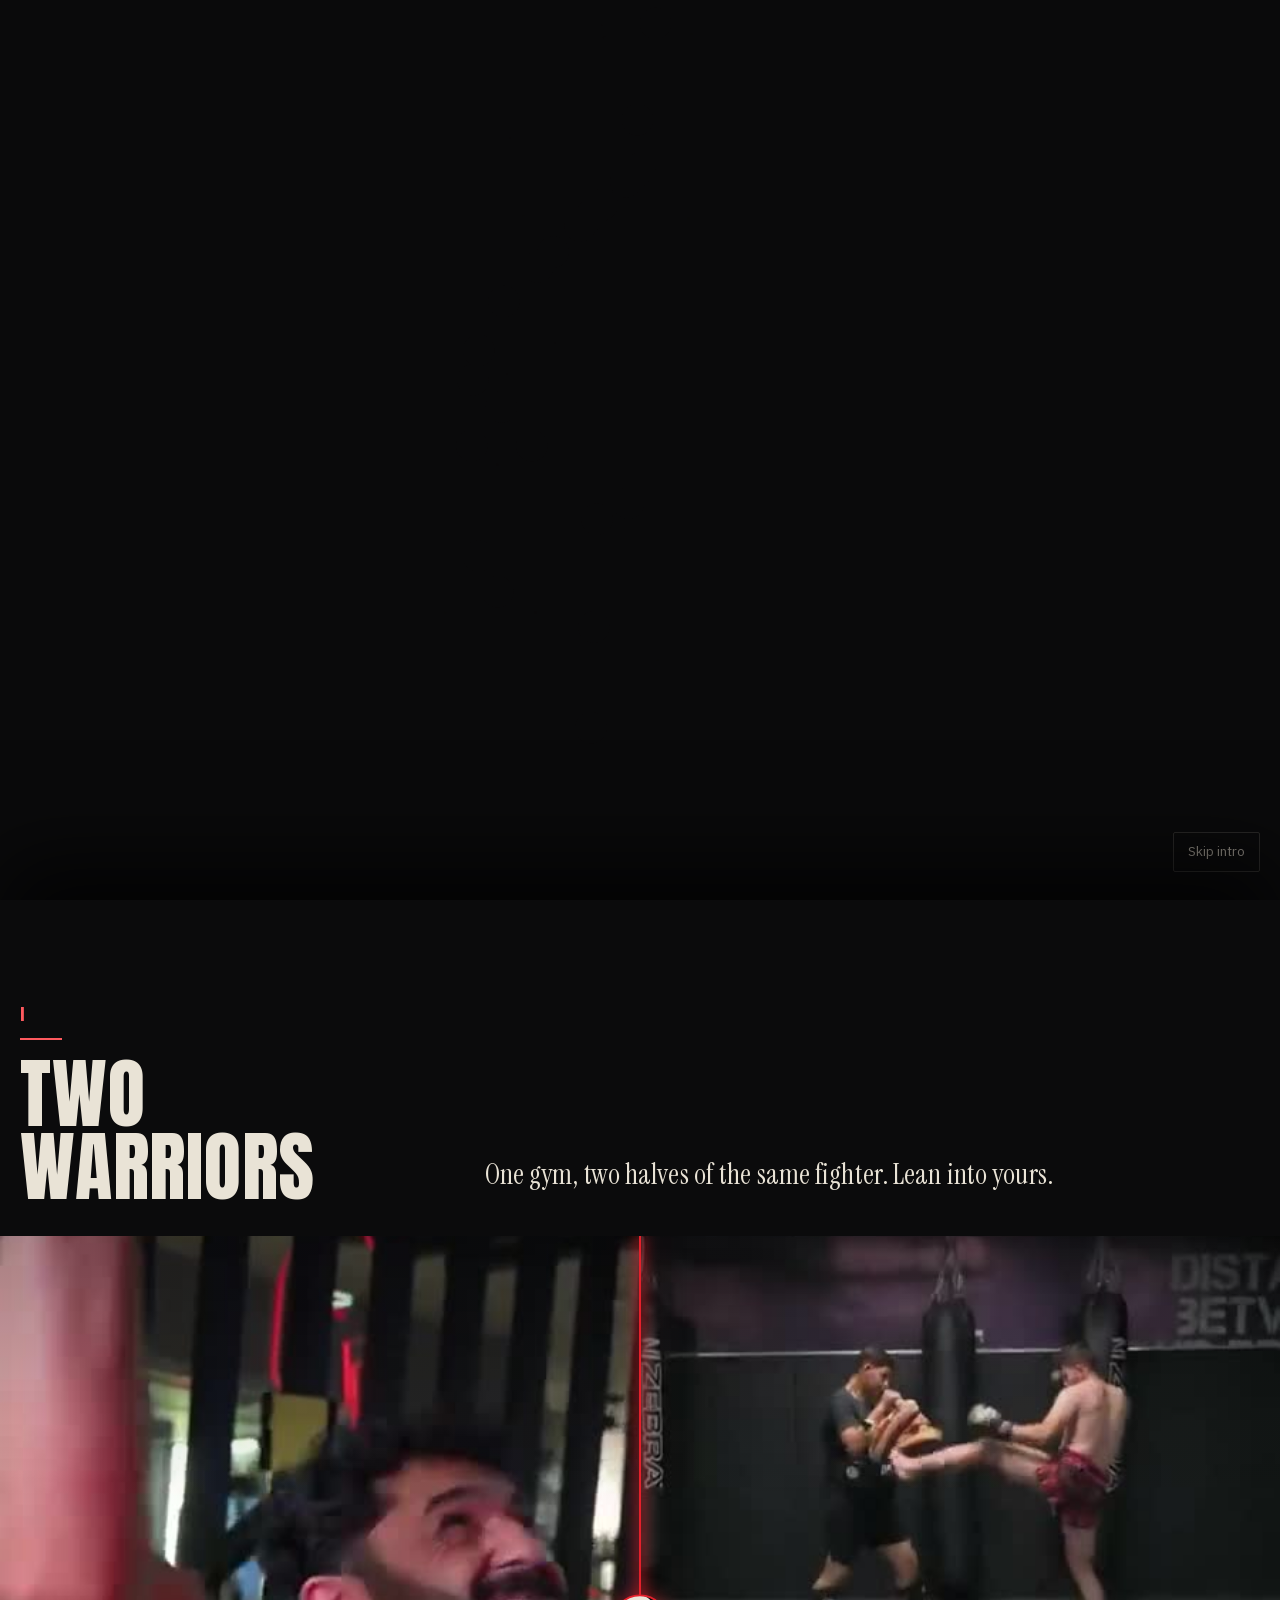
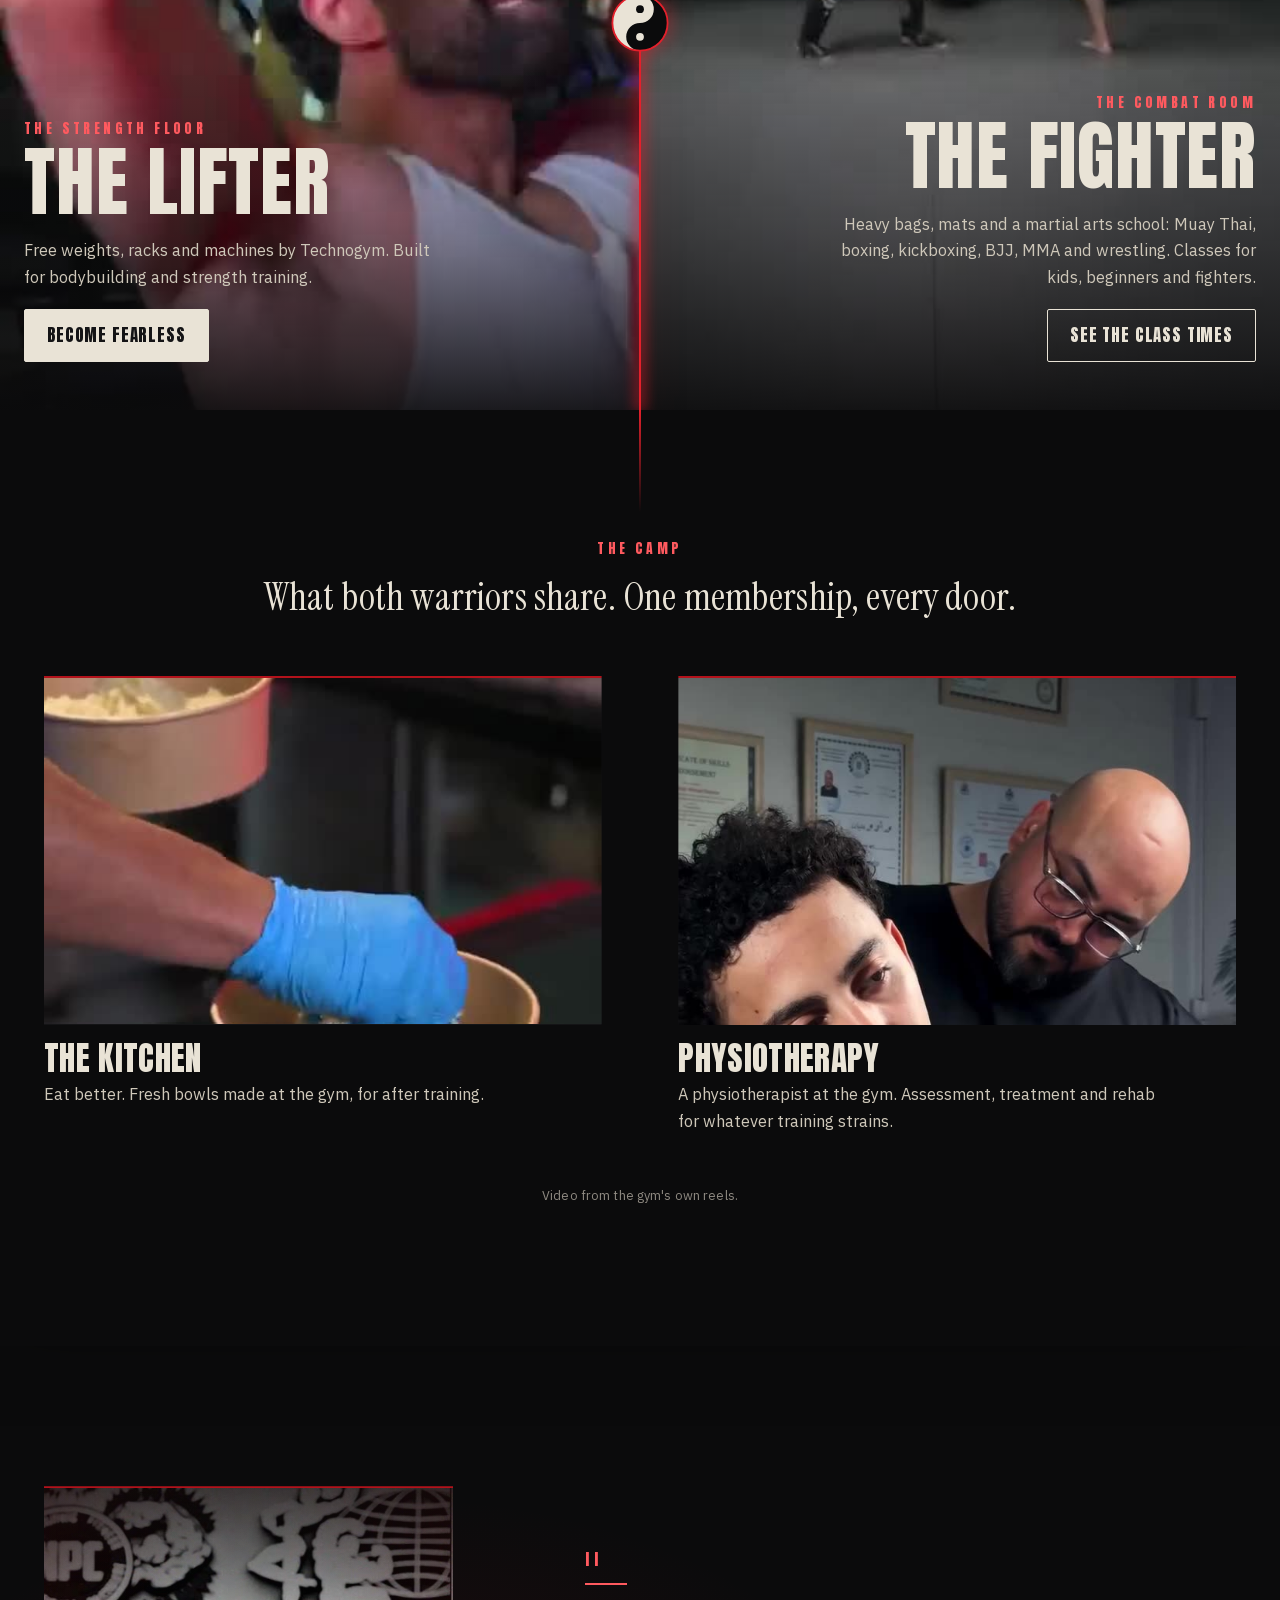
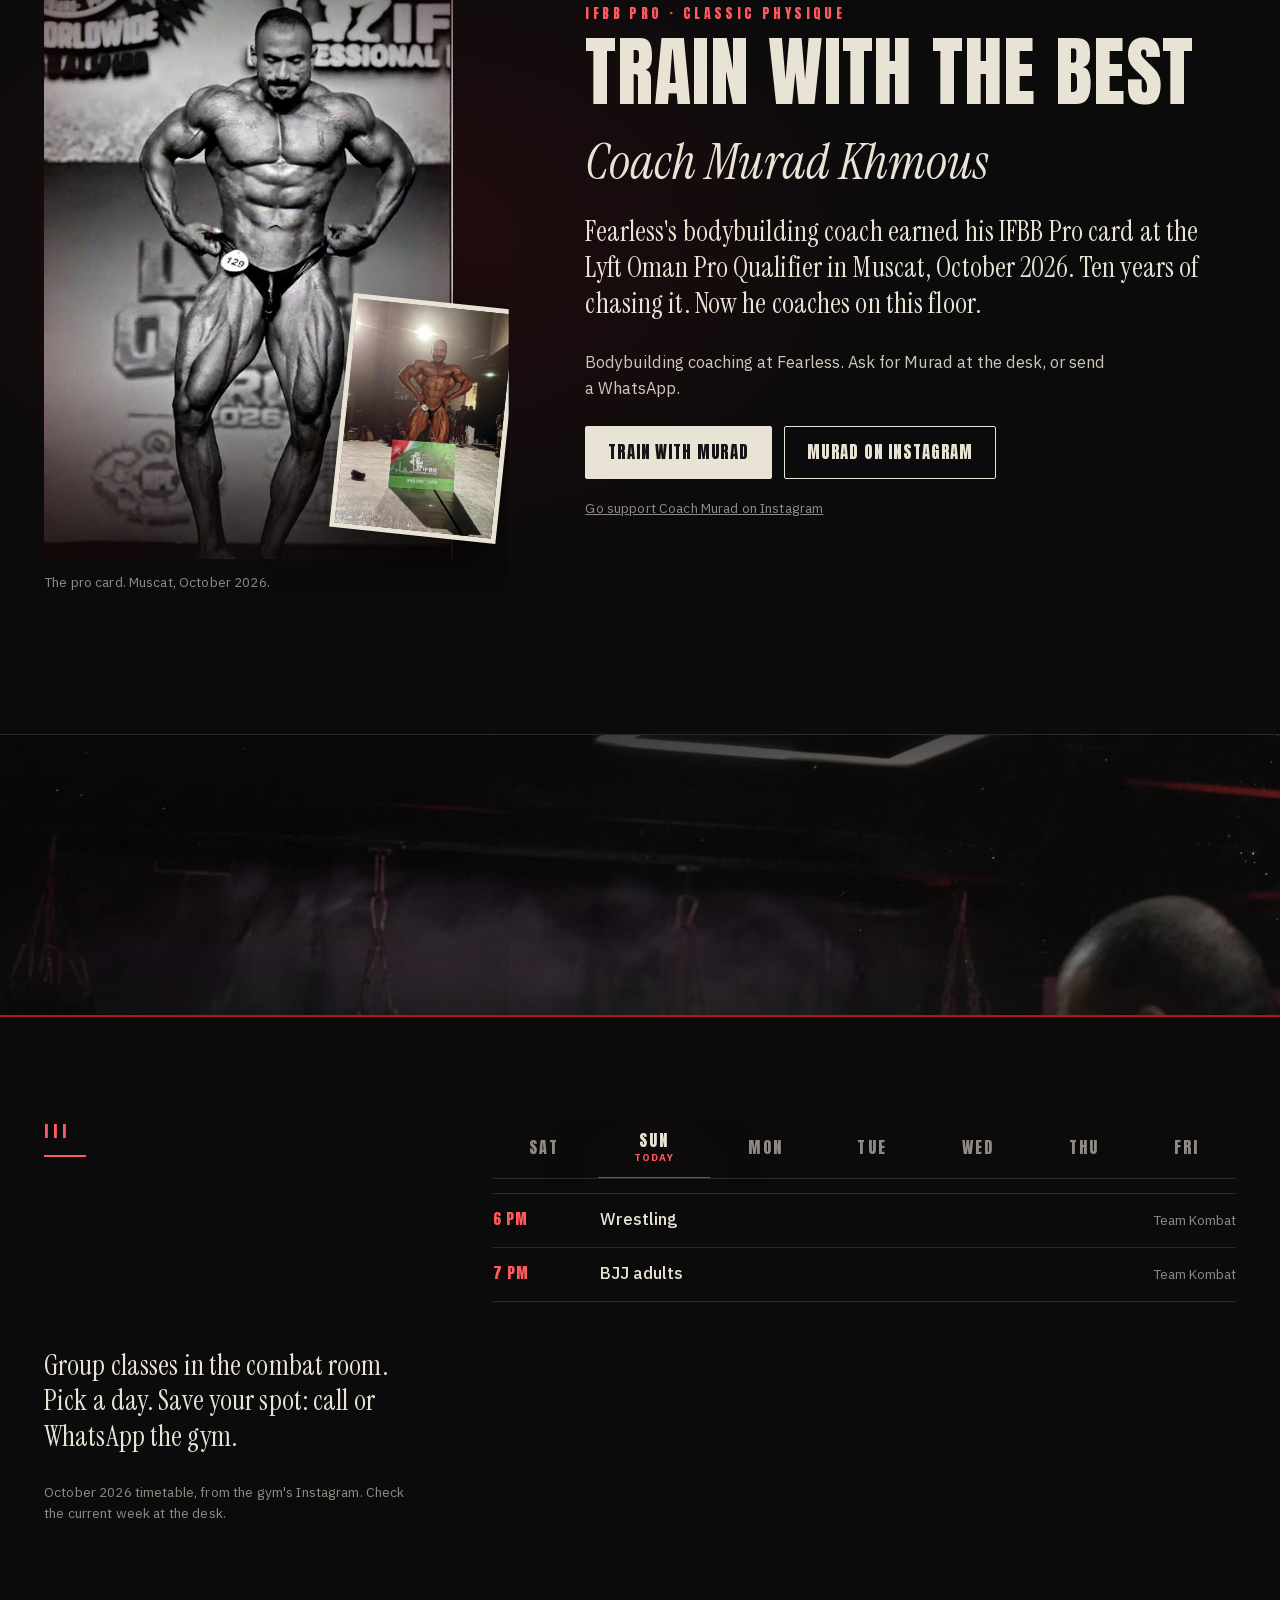
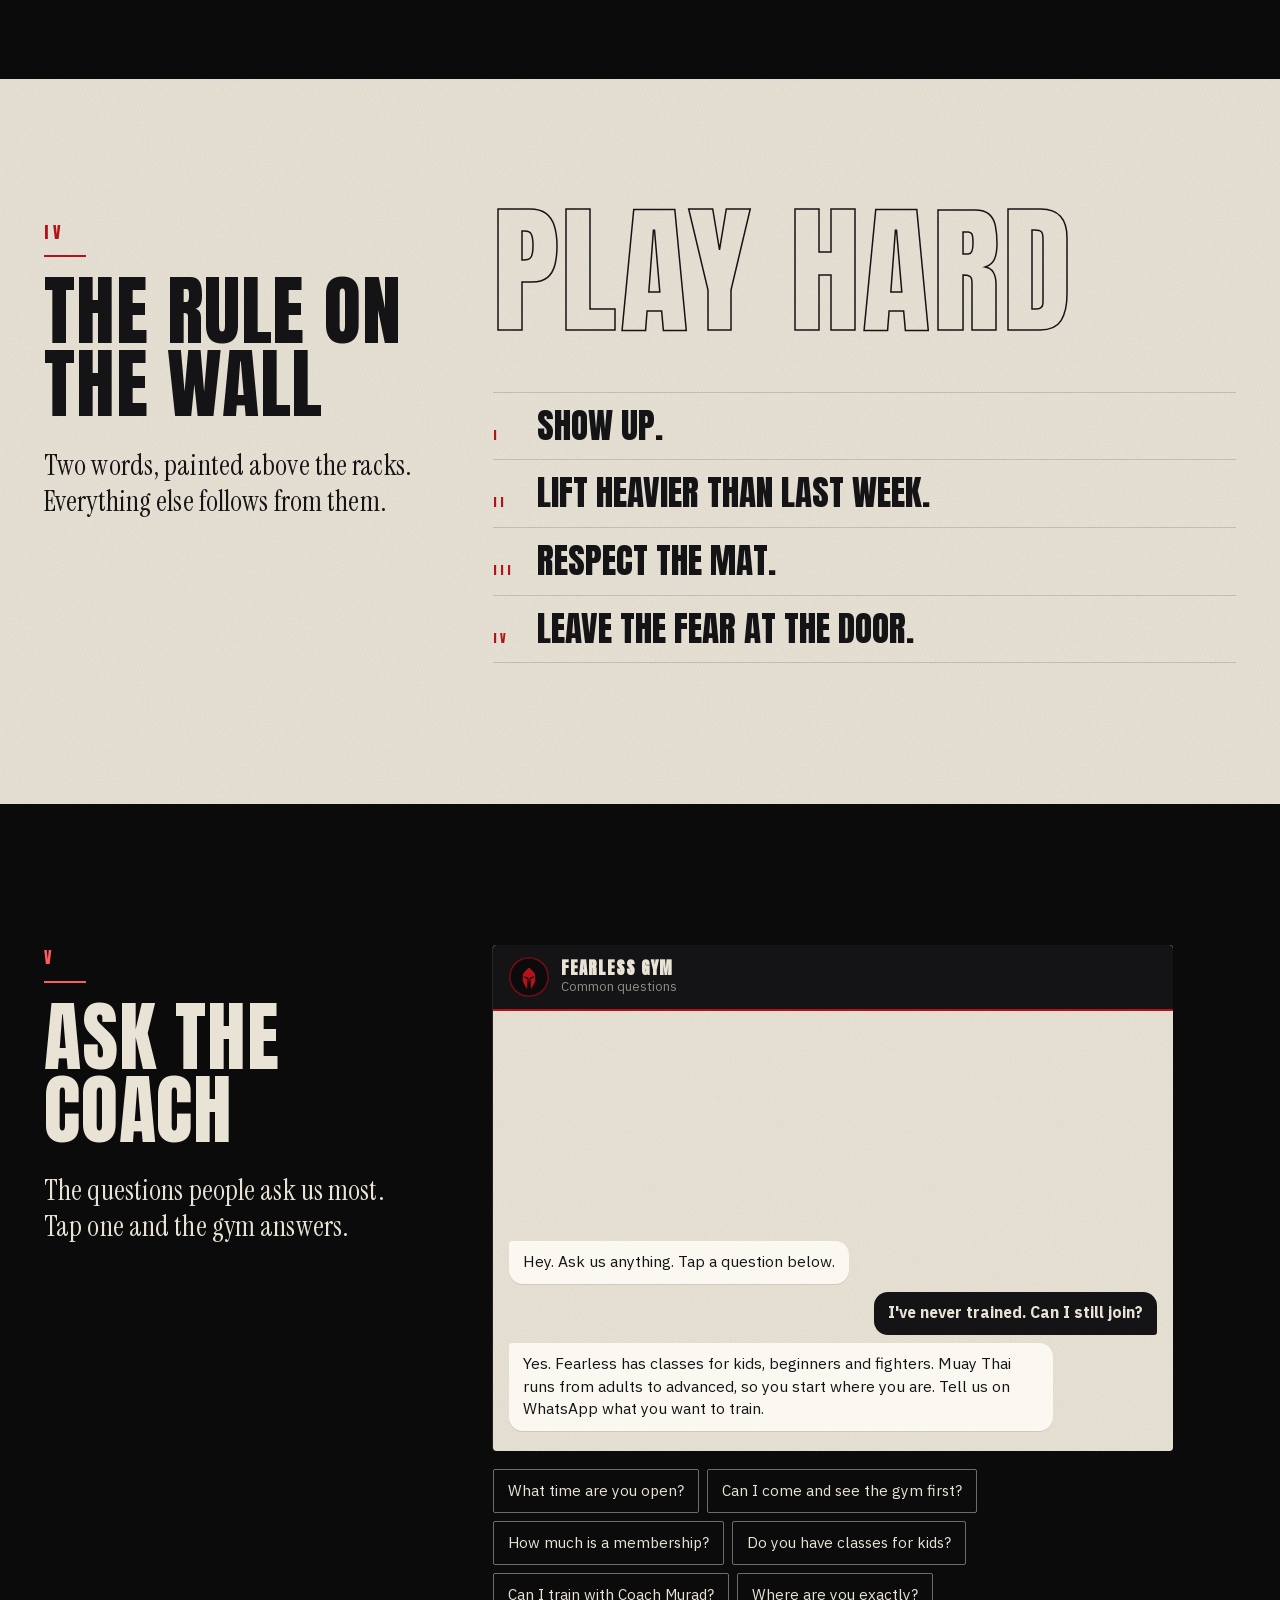
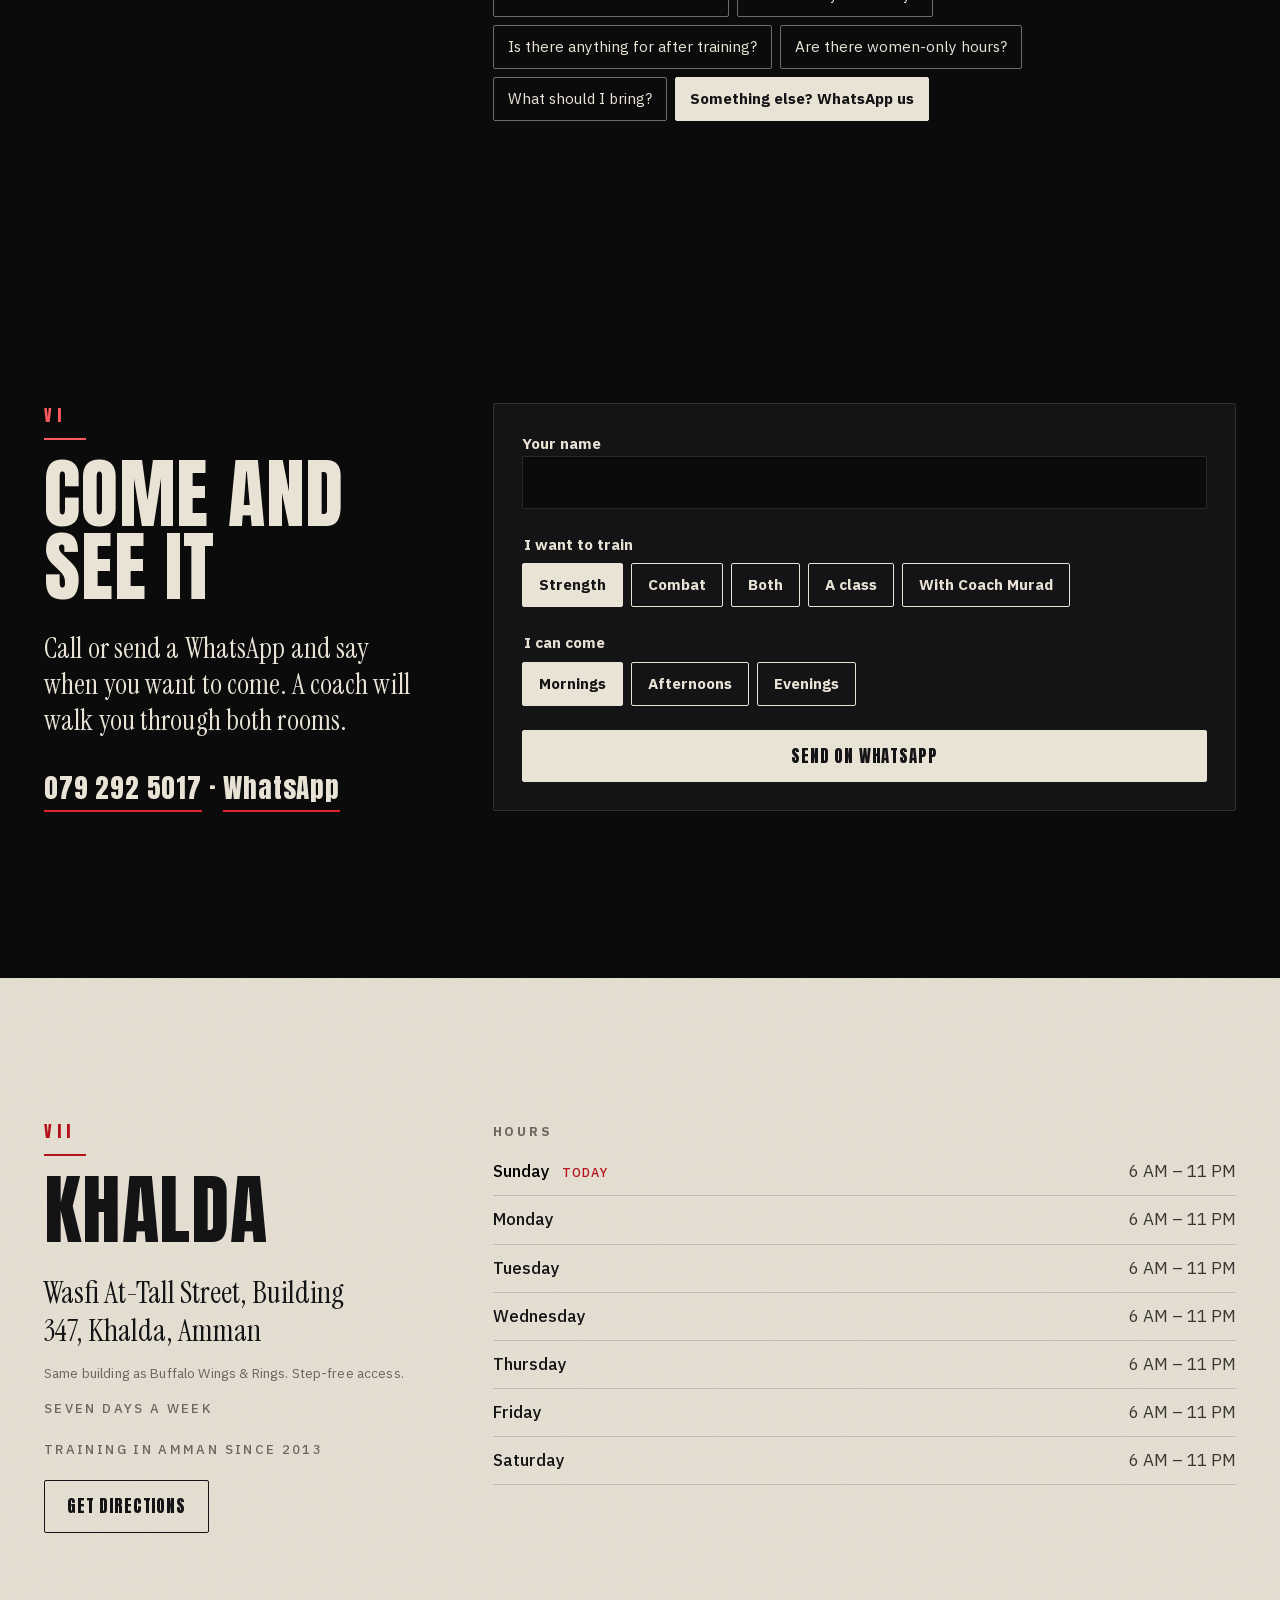
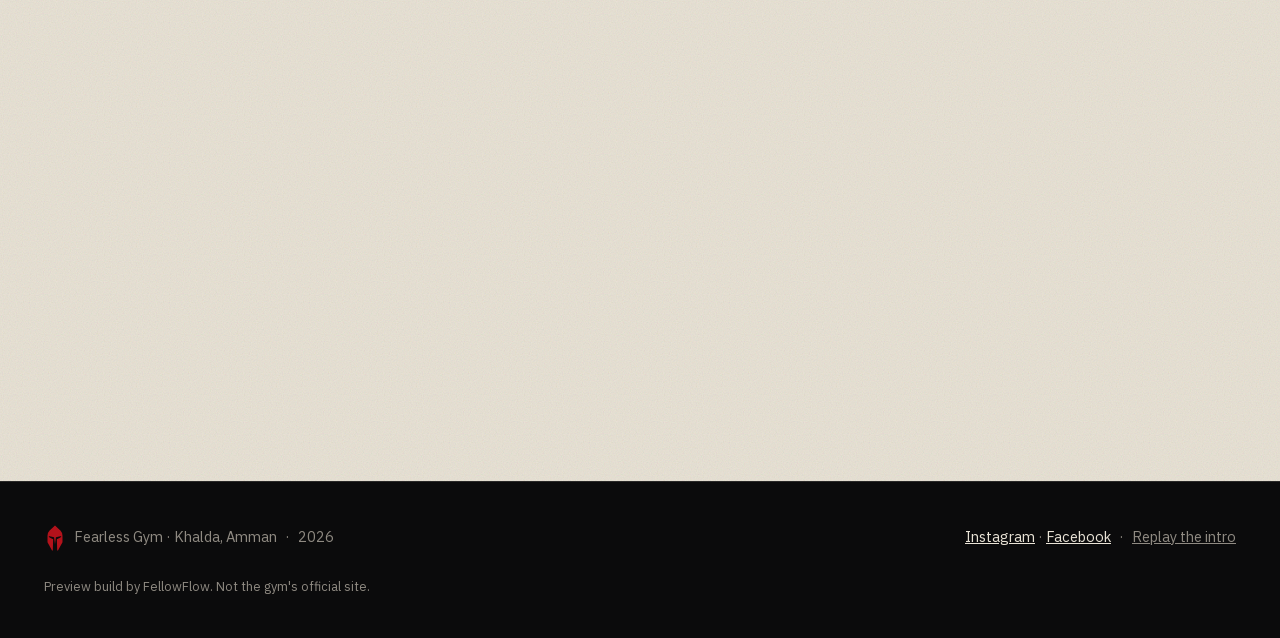
==== commit 6379e24c: "v12: physiotherapy card with the gym's reel replaces the cryosauna The camp's second card is physiot" ====
--- a/index.html
+++ b/index.html
@@ -28,8 +28,8 @@
   <link rel="preload" href="assets/fonts/anton-latin-400.woff2" as="font" type="font/woff2" crossorigin>
   <link rel="preload" href="assets/fonts/instrument-serif-latin-400italic.woff2" as="font" type="font/woff2" crossorigin>
   <link rel="preload" href="assets/img/hero-poster.jpg" as="image">
-  <link rel="stylesheet" href="assets/css/fonts.css?v=11">
-  <link rel="stylesheet" href="assets/css/site.css?v=11">
+  <link rel="stylesheet" href="assets/css/fonts.css?v=12">
+  <link rel="stylesheet" href="assets/css/site.css?v=12">
   <!-- Remembers the visitor's language before the page paints, so there is no flash. -->
   <script>
     (function () {
@@ -119,7 +119,7 @@
         "name": "Is there anything for after training?",
         "acceptedAnswer": {
           "@type": "Answer",
-          "text": "The kitchen makes fresh bowls at the gym, and there are cryosauna sessions to recover faster."
+          "text": "The kitchen makes fresh bowls at the gym, and there is a physiotherapist for injuries and recovery."
         }
       }
     ]
@@ -226,11 +226,10 @@
           <figcaption><h3 class="display" data-t="kitchen_title">The kitchen</h3><p class="copy" data-t="kitchen_text">Eat better. Fresh bowls made at the gym, for after training.</p></figcaption>
         </figure>
         <figure class="camp-card ap">
-          <!-- PLACEHOLDER image: an AI picture of a cryotherapy cabin, until the gym sends a photo of its own. -->
-          <div class="camp-media"><img id="recovery-img" src="assets/img/recovery.jpg" width="1200" height="750" alt="A cryotherapy cabin in a dark recovery room. Placeholder until the gym sends its own photo." loading="lazy"></div>
-          <figcaption><h3 class="display" data-t="recovery_title">Recovery</h3><p class="copy" data-t="recovery_text">Cryosauna sessions to recover faster between hard days.</p></figcaption>
+          <div class="camp-media"><video id="physio-video" muted="" playsinline="" loop="" preload="none" poster="assets/img/physio-poster.jpg" data-src="assets/img/physio.mp4" aria-label="The gym's physiotherapist treating a member"></video></div>
+          <figcaption><h3 class="display" data-t="recovery_title">Physiotherapy</h3><p class="copy" data-t="recovery_text">A physiotherapist at the gym. Assessment, treatment and rehab for whatever training strains.</p></figcaption>
         </figure>
-        <p class="note photo-note" data-t="photo_note">Video from the gym's own reels. The recovery picture is a stand-in until the gym sends its own.</p>
+        <p class="note photo-note" data-t="photo_note">Video from the gym's own reels.</p>
       </div>
     </section>
 
@@ -295,7 +294,7 @@
           </div>
           <div class="chat-asks" id="chat-asks" role="group" aria-label="Questions"><button class="ask" type="button" data-i="0">I've never trained. Can I still join?</button><button class="ask" type="button" data-i="1">What time are you open?</button><button class="ask" type="button" data-i="2">Can I come and see the gym first?</button><button class="ask" type="button" data-i="3">How much is a membership?</button><button class="ask" type="button" data-i="4">Do you have classes for kids?</button><button class="ask" type="button" data-i="5">Can I train with Coach Murad?</button><button class="ask" type="button" data-i="6">Where are you exactly?</button><button class="ask" type="button" data-i="7">Is there anything for after training?</button><button class="ask" type="button" data-i="8">Are there women-only hours?</button><button class="ask" type="button" data-i="9">What should I bring?</button><a class="ask ask-wa" href="https://wa.me/962792925017?text=Hi%20Fearless%2C%20I%20have%20a%20question%3A%20" target="_blank" rel="noopener">Something else? WhatsApp us</a></div>
           <!-- Every question and answer as plain text: what search engines read and what shows without JavaScript. -->
-          <dl class="faq-all" id="faq-all" hidden=""><dt>I've never trained. Can I still join?</dt><dd>Yes. Fearless has classes for kids, beginners and fighters. Muay Thai runs from adults to advanced, so you start where you are. Tell us on WhatsApp what you want to train.</dd><dt>What time are you open?</dt><dd>Every day, 6 AM to 11 PM. Most group classes start between 5 and 8 PM. The timetable on this page has every class.</dd><dt>Can I come and see the gym first?</dt><dd>Yes. Send a WhatsApp and say when you want to come. A coach will walk you through both rooms.</dd><dt>How much is a membership?</dt><dd>Prices aren't on the site yet. Send us a WhatsApp and the desk will tell you the current prices.</dd><dt>Do you have classes for kids?</dt><dd>Yes. Muay Thai kids and BJJ kids, both at 5 PM on Saturday, Monday and Wednesday.</dd><dt>Can I train with Coach Murad?</dt><dd>Yes. Murad coaches bodybuilding at Fearless. Ask for him at the desk, or send a WhatsApp.</dd><dt>Where are you exactly?</dt><dd>Wasfi At-Tall Street, Building 347, Khalda. Same building as Buffalo Wings &amp; Rings, with step-free access.</dd><dt>Is there anything for after training?</dt><dd>The kitchen makes fresh bowls at the gym, and there are cryosauna sessions to recover faster.</dd><dt>Are there women-only hours?</dt><dd>Send us a WhatsApp and we'll tell you the options that fit your week.</dd><dt>What should I bring?</dt><dd>Comfortable training clothes and water. For combat classes, ask us on WhatsApp what gear you need for your first session.</dd></dl>
+          <dl class="faq-all" id="faq-all" hidden=""><dt>I've never trained. Can I still join?</dt><dd>Yes. Fearless has classes for kids, beginners and fighters. Muay Thai runs from adults to advanced, so you start where you are. Tell us on WhatsApp what you want to train.</dd><dt>What time are you open?</dt><dd>Every day, 6 AM to 11 PM. Most group classes start between 5 and 8 PM. The timetable on this page has every class.</dd><dt>Can I come and see the gym first?</dt><dd>Yes. Send a WhatsApp and say when you want to come. A coach will walk you through both rooms.</dd><dt>How much is a membership?</dt><dd>Prices aren't on the site yet. Send us a WhatsApp and the desk will tell you the current prices.</dd><dt>Do you have classes for kids?</dt><dd>Yes. Muay Thai kids and BJJ kids, both at 5 PM on Saturday, Monday and Wednesday.</dd><dt>Can I train with Coach Murad?</dt><dd>Yes. Murad coaches bodybuilding at Fearless. Ask for him at the desk, or send a WhatsApp.</dd><dt>Where are you exactly?</dt><dd>Wasfi At-Tall Street, Building 347, Khalda. Same building as Buffalo Wings &amp; Rings, with step-free access.</dd><dt>Is there anything for after training?</dt><dd>The kitchen makes fresh bowls at the gym, and there is a physiotherapist for injuries and recovery.</dd><dt>Are there women-only hours?</dt><dd>Send us a WhatsApp and we'll tell you the options that fit your week.</dd><dt>What should I bring?</dt><dd>Comfortable training clothes and water. For combat classes, ask us on WhatsApp what gear you need for your first session.</dd></dl>
         </div>
       </div>
     </section>
@@ -338,7 +337,7 @@
 
   <aside aria-label="Call Fearless"><a class="call-bar call-link" href="tel:+962792925017" data-t="callbar">Call Fearless</a></aside>
 
-  <script src="assets/js/content.js?v=11"></script>
-  <script src="assets/js/site.js?v=11"></script>
+  <script src="assets/js/content.js?v=12"></script>
+  <script src="assets/js/site.js?v=12"></script>
 </body>
 </html>
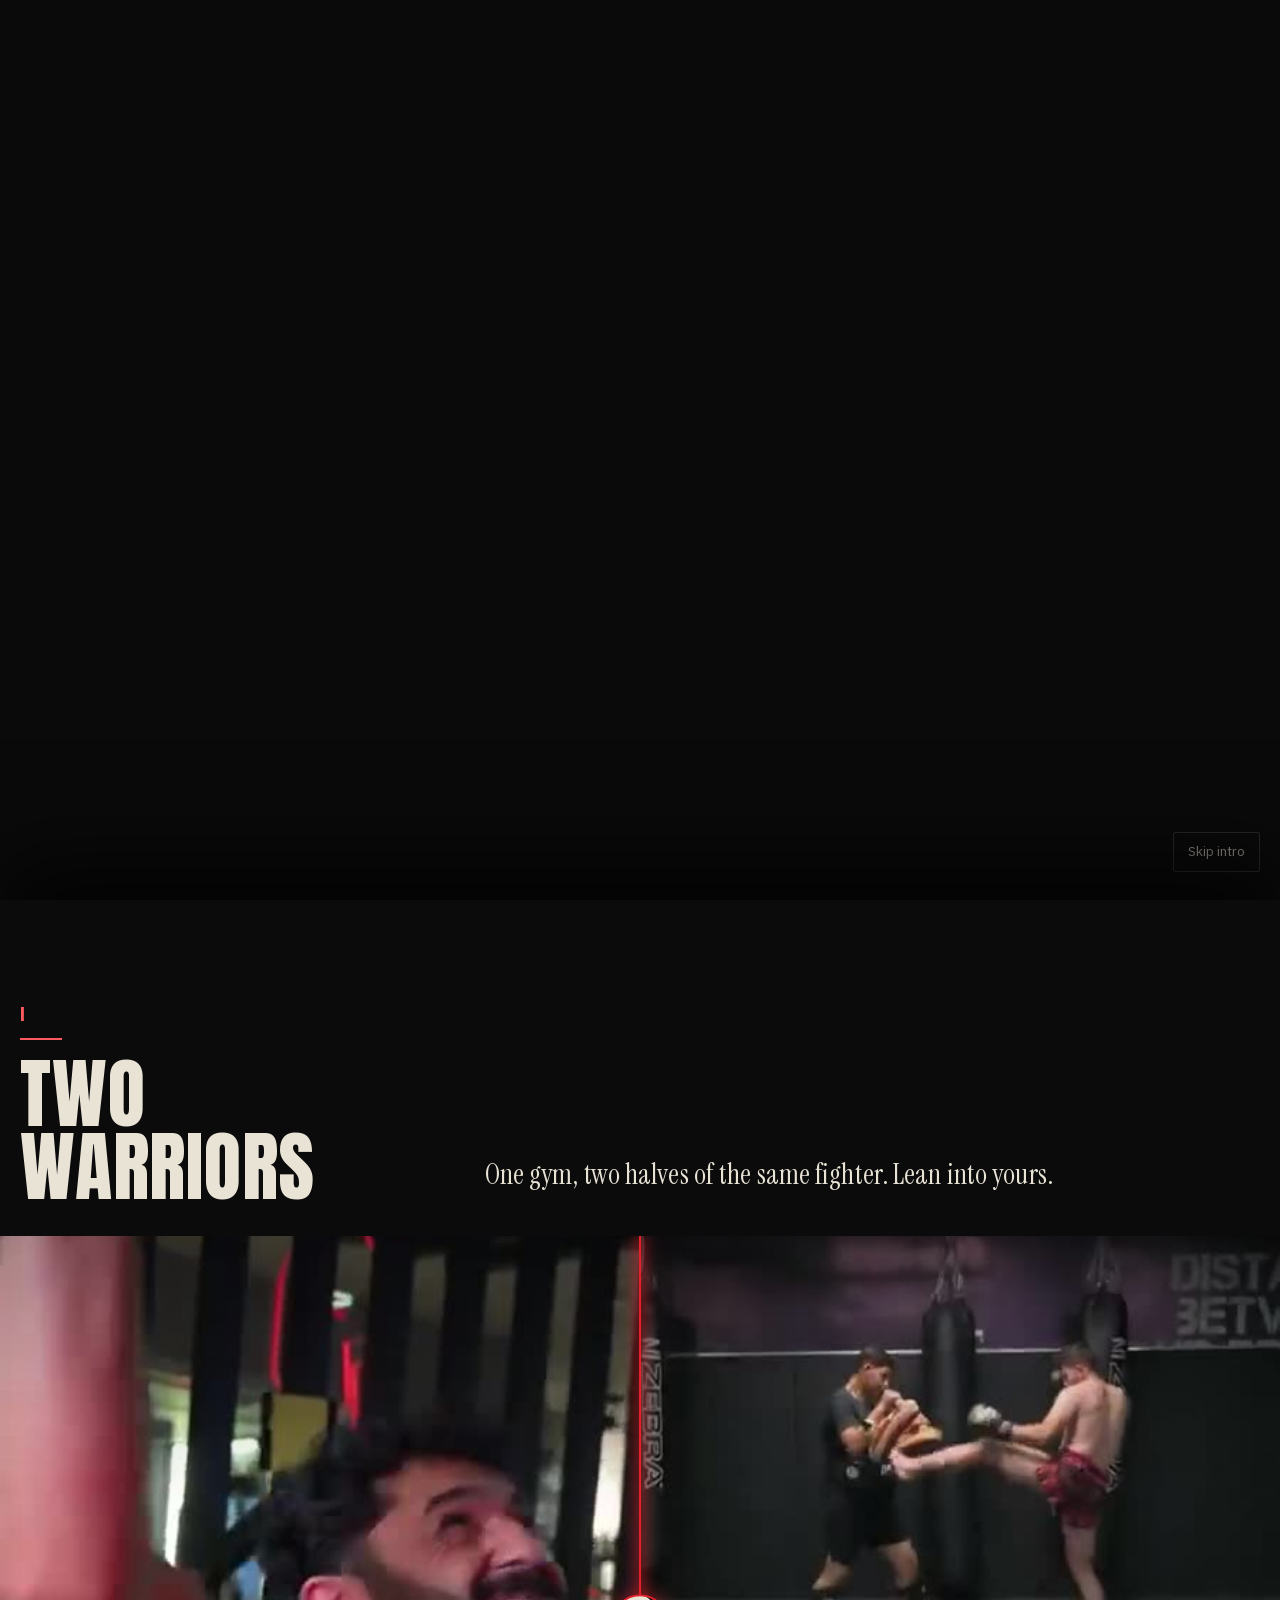
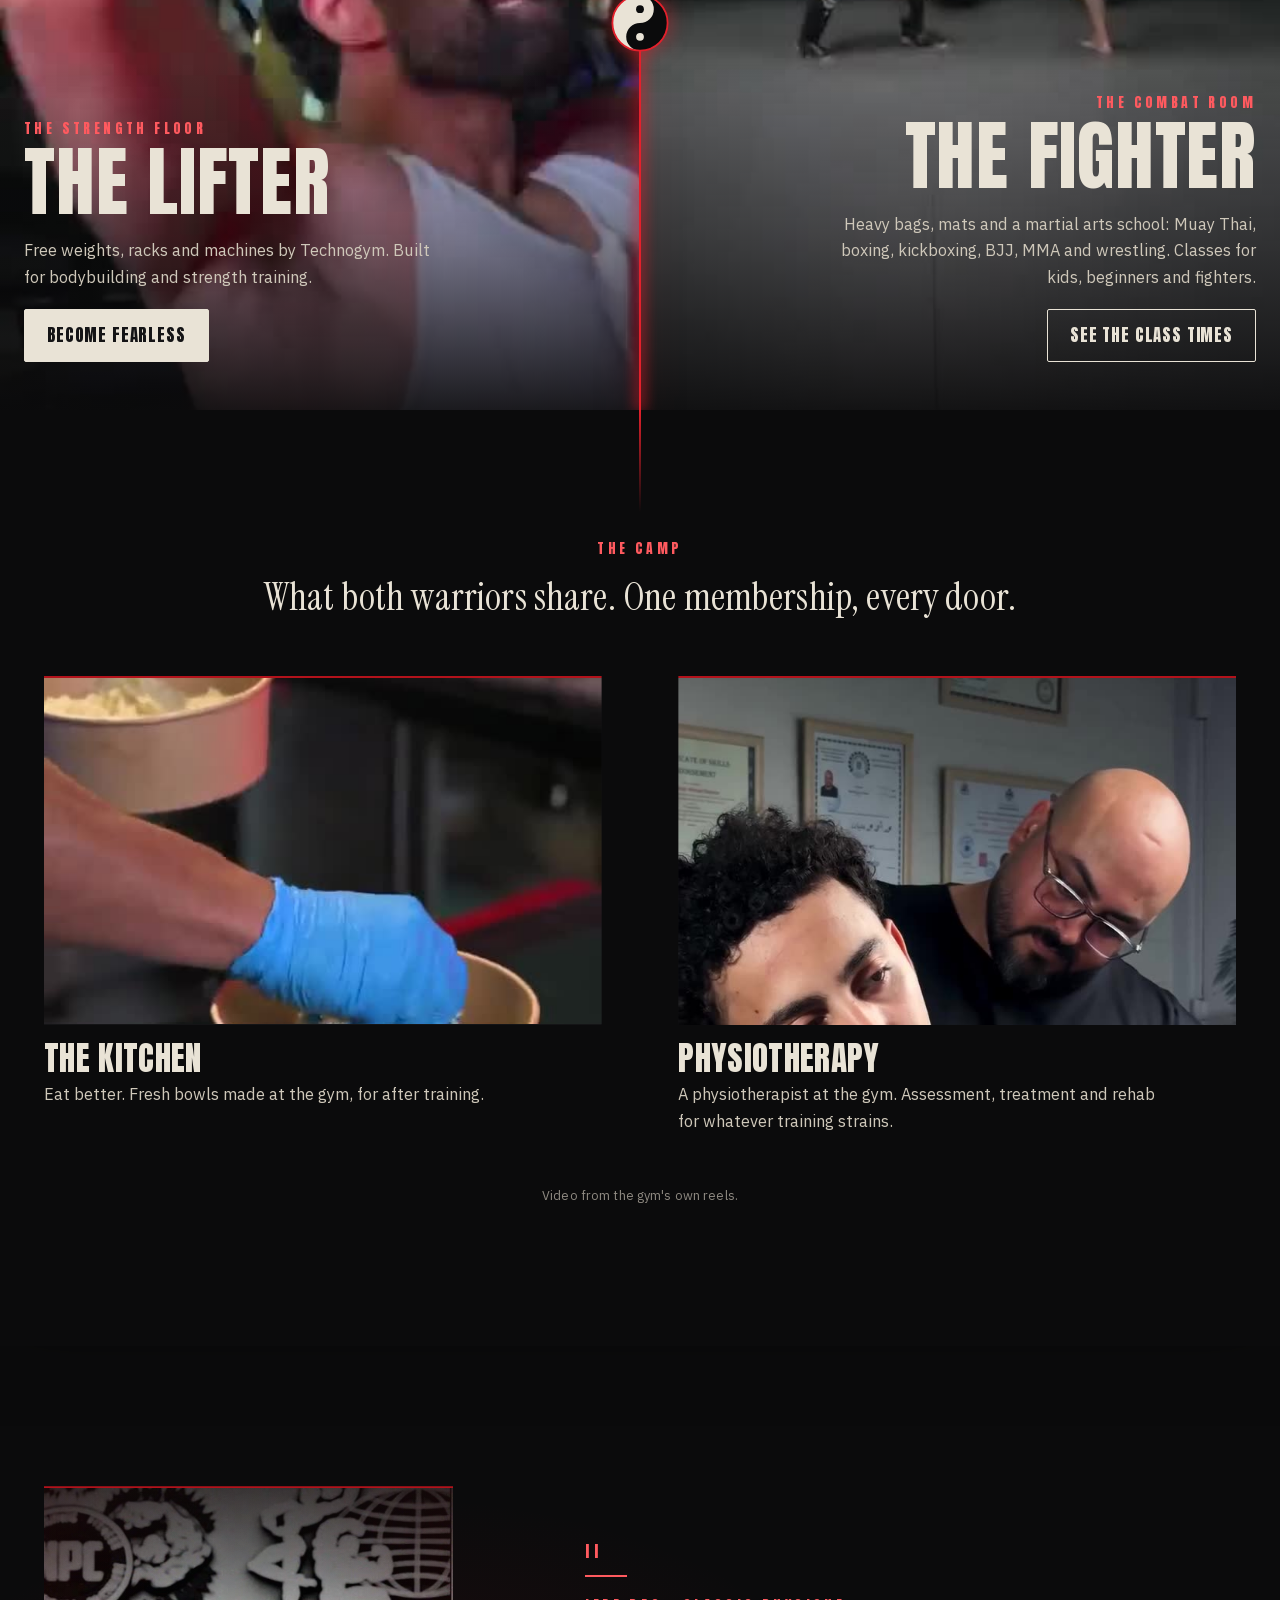
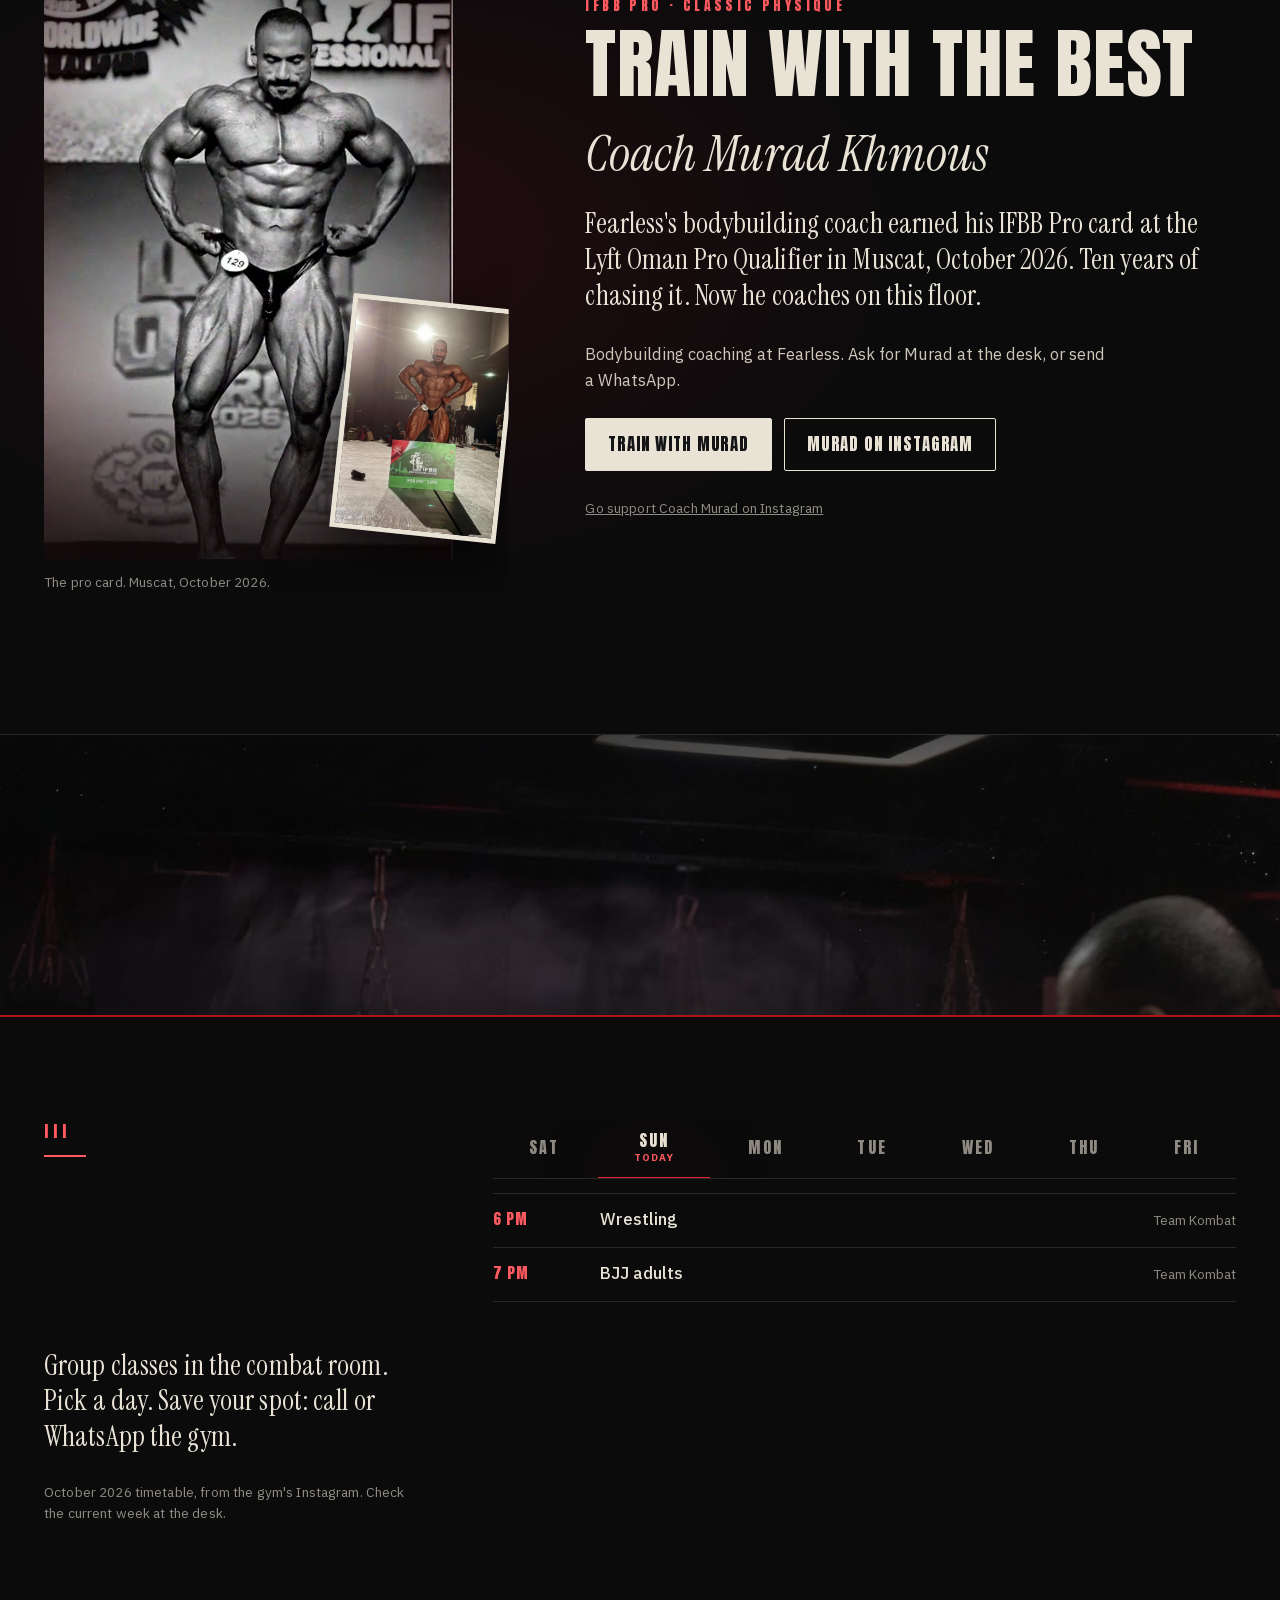
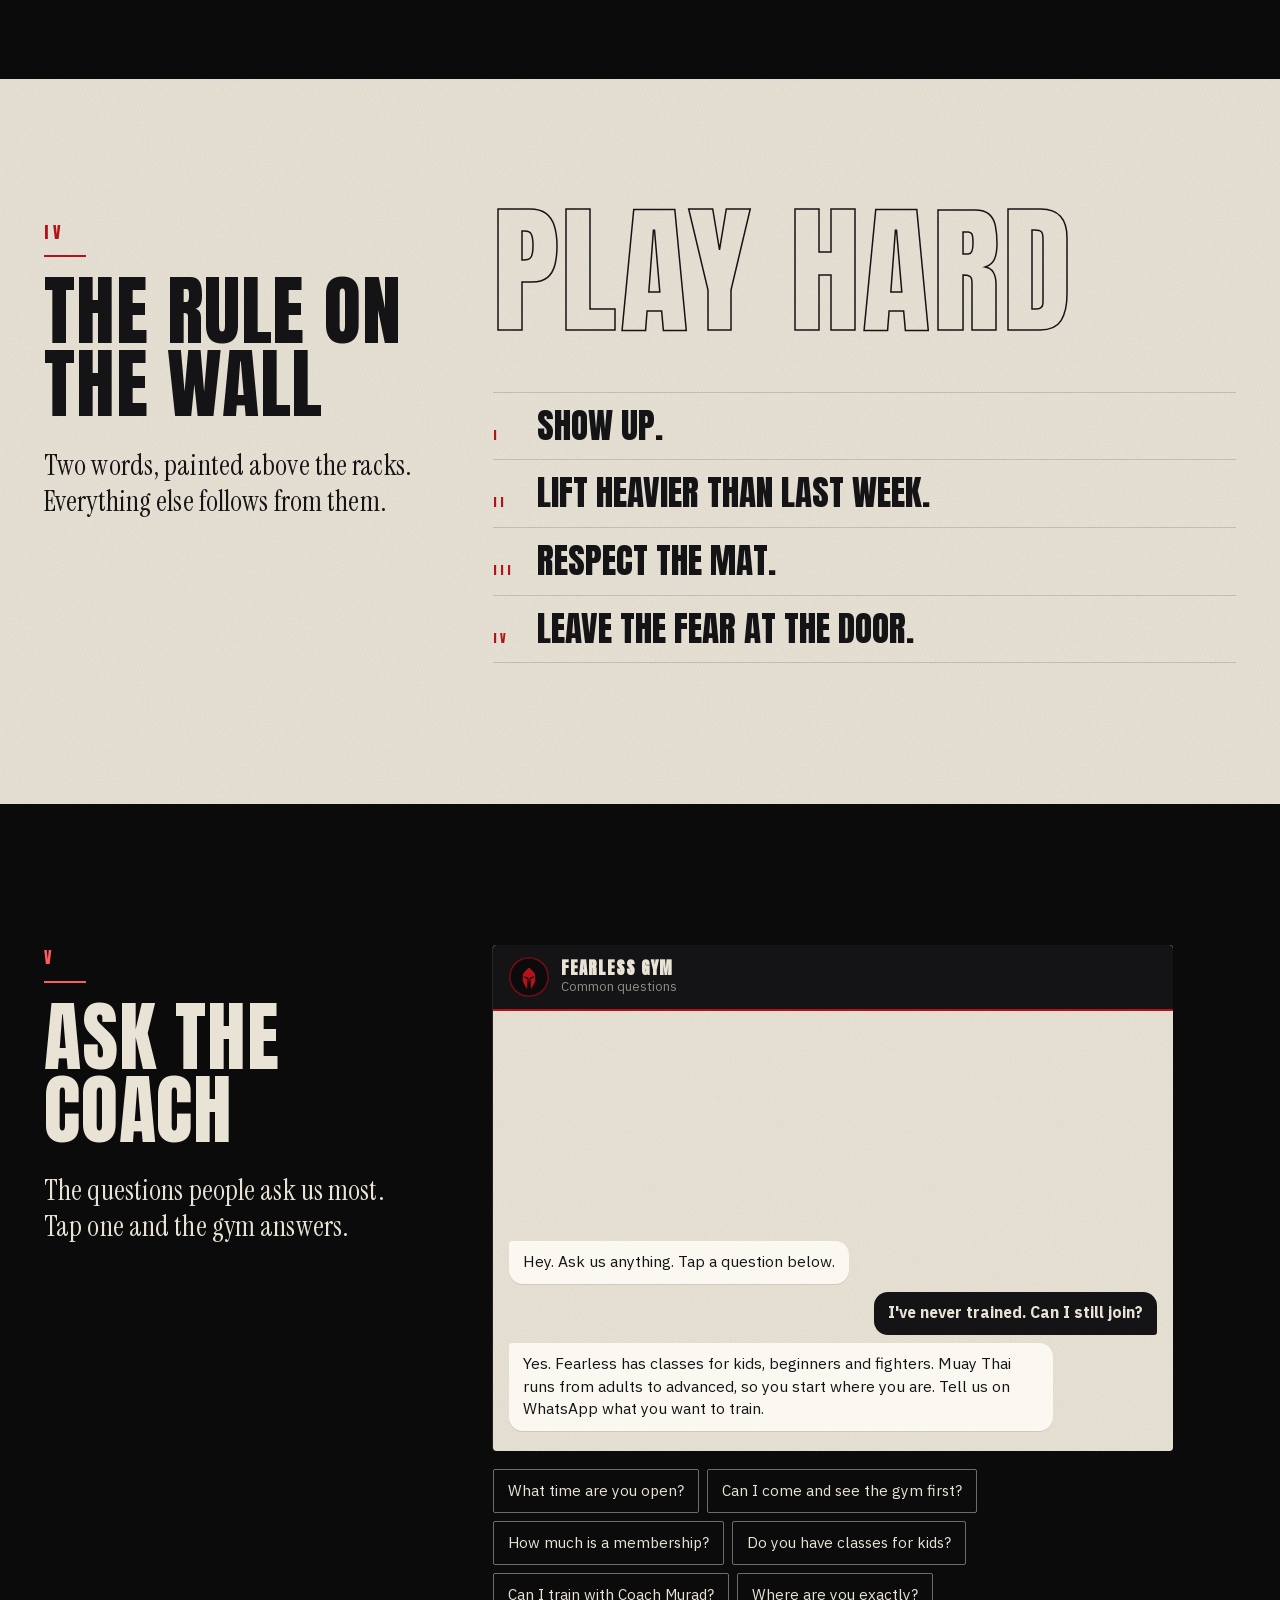
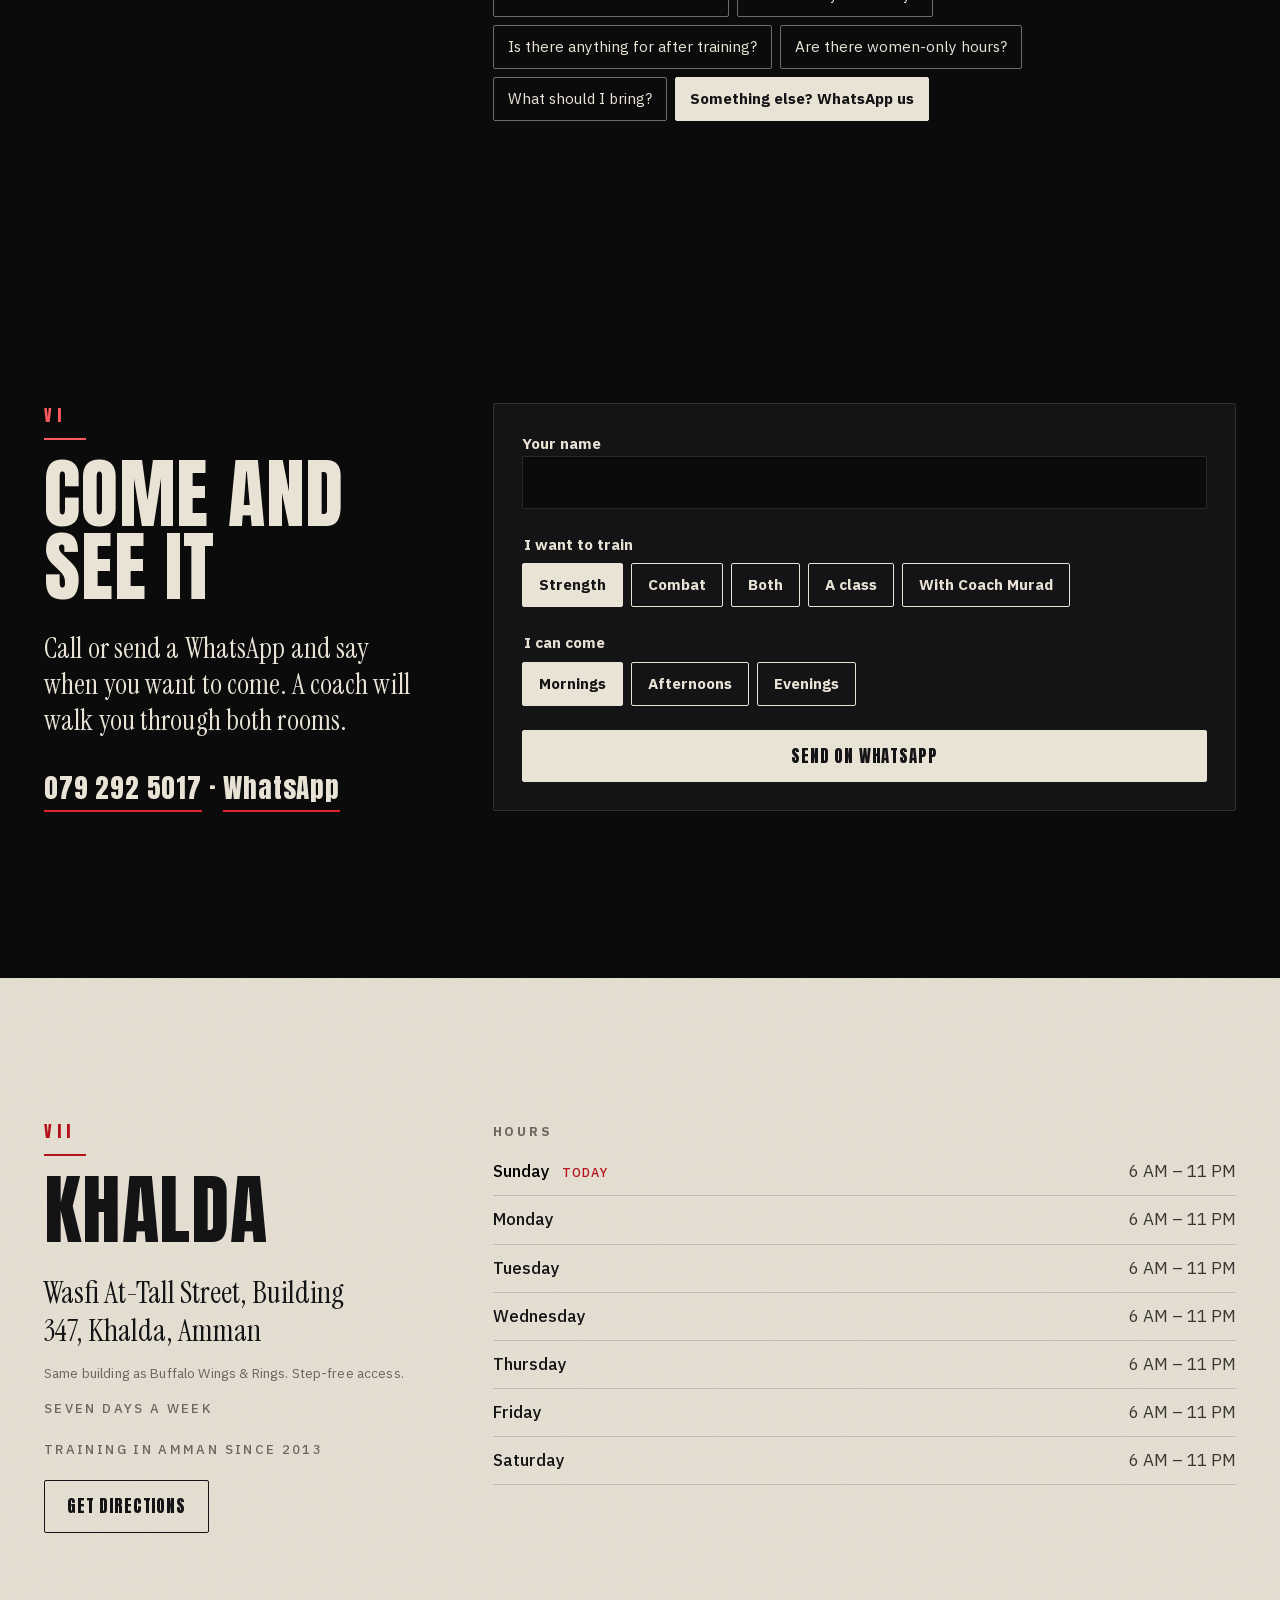
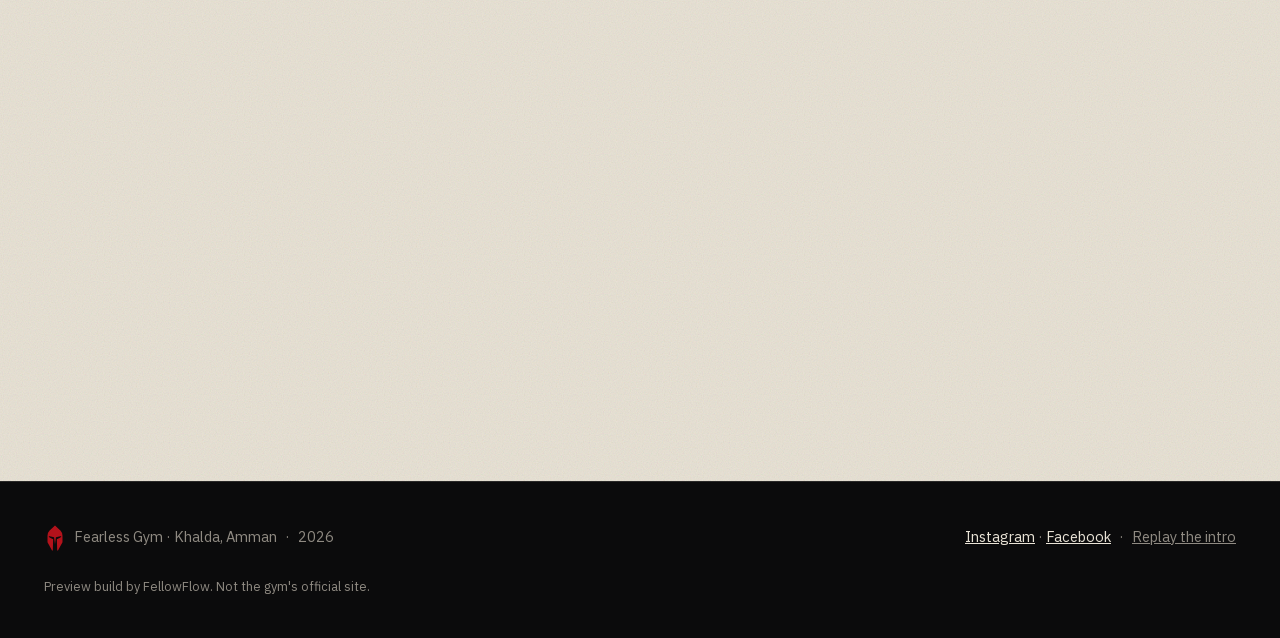
==== commit b091a739: "v13: keep keyboard focus in the FAQ and enlarge the coach-note tap target The FAQ auto-asks its firs" ====
--- a/index.html
+++ b/index.html
@@ -28,8 +28,8 @@
   <link rel="preload" href="assets/fonts/anton-latin-400.woff2" as="font" type="font/woff2" crossorigin>
   <link rel="preload" href="assets/fonts/instrument-serif-latin-400italic.woff2" as="font" type="font/woff2" crossorigin>
   <link rel="preload" href="assets/img/hero-poster.jpg" as="image">
-  <link rel="stylesheet" href="assets/css/fonts.css?v=12">
-  <link rel="stylesheet" href="assets/css/site.css?v=12">
+  <link rel="stylesheet" href="assets/css/fonts.css?v=13">
+  <link rel="stylesheet" href="assets/css/site.css?v=13">
   <!-- Remembers the visitor's language before the page paints, so there is no flash. -->
   <script>
     (function () {
@@ -337,7 +337,7 @@
 
   <aside aria-label="Call Fearless"><a class="call-bar call-link" href="tel:+962792925017" data-t="callbar">Call Fearless</a></aside>
 
-  <script src="assets/js/content.js?v=12"></script>
-  <script src="assets/js/site.js?v=12"></script>
+  <script src="assets/js/content.js?v=13"></script>
+  <script src="assets/js/site.js?v=13"></script>
 </body>
 </html>
--- a/assets/css/site.css
+++ b/assets/css/site.css
@@ -239,6 +239,7 @@
 html[lang="ar"] .coach-name.display { font-style: normal; line-height: 1.4; }
 .coach-copy .copy { margin-bottom: 1.4em; }
 .coach-actions { justify-content: flex-start; margin: 8px 0 20px; }
+#coach-note { display: inline-block; padding: 8px 0; }  /* a 24 px+ tap target on a phone */
 
 /* Chapter III: Fearless time. A photo strip opens the chapter; the week is one day at a time. */
 .chapter-classes { padding-top: 0; border-top: 1px solid var(--line-dark); }
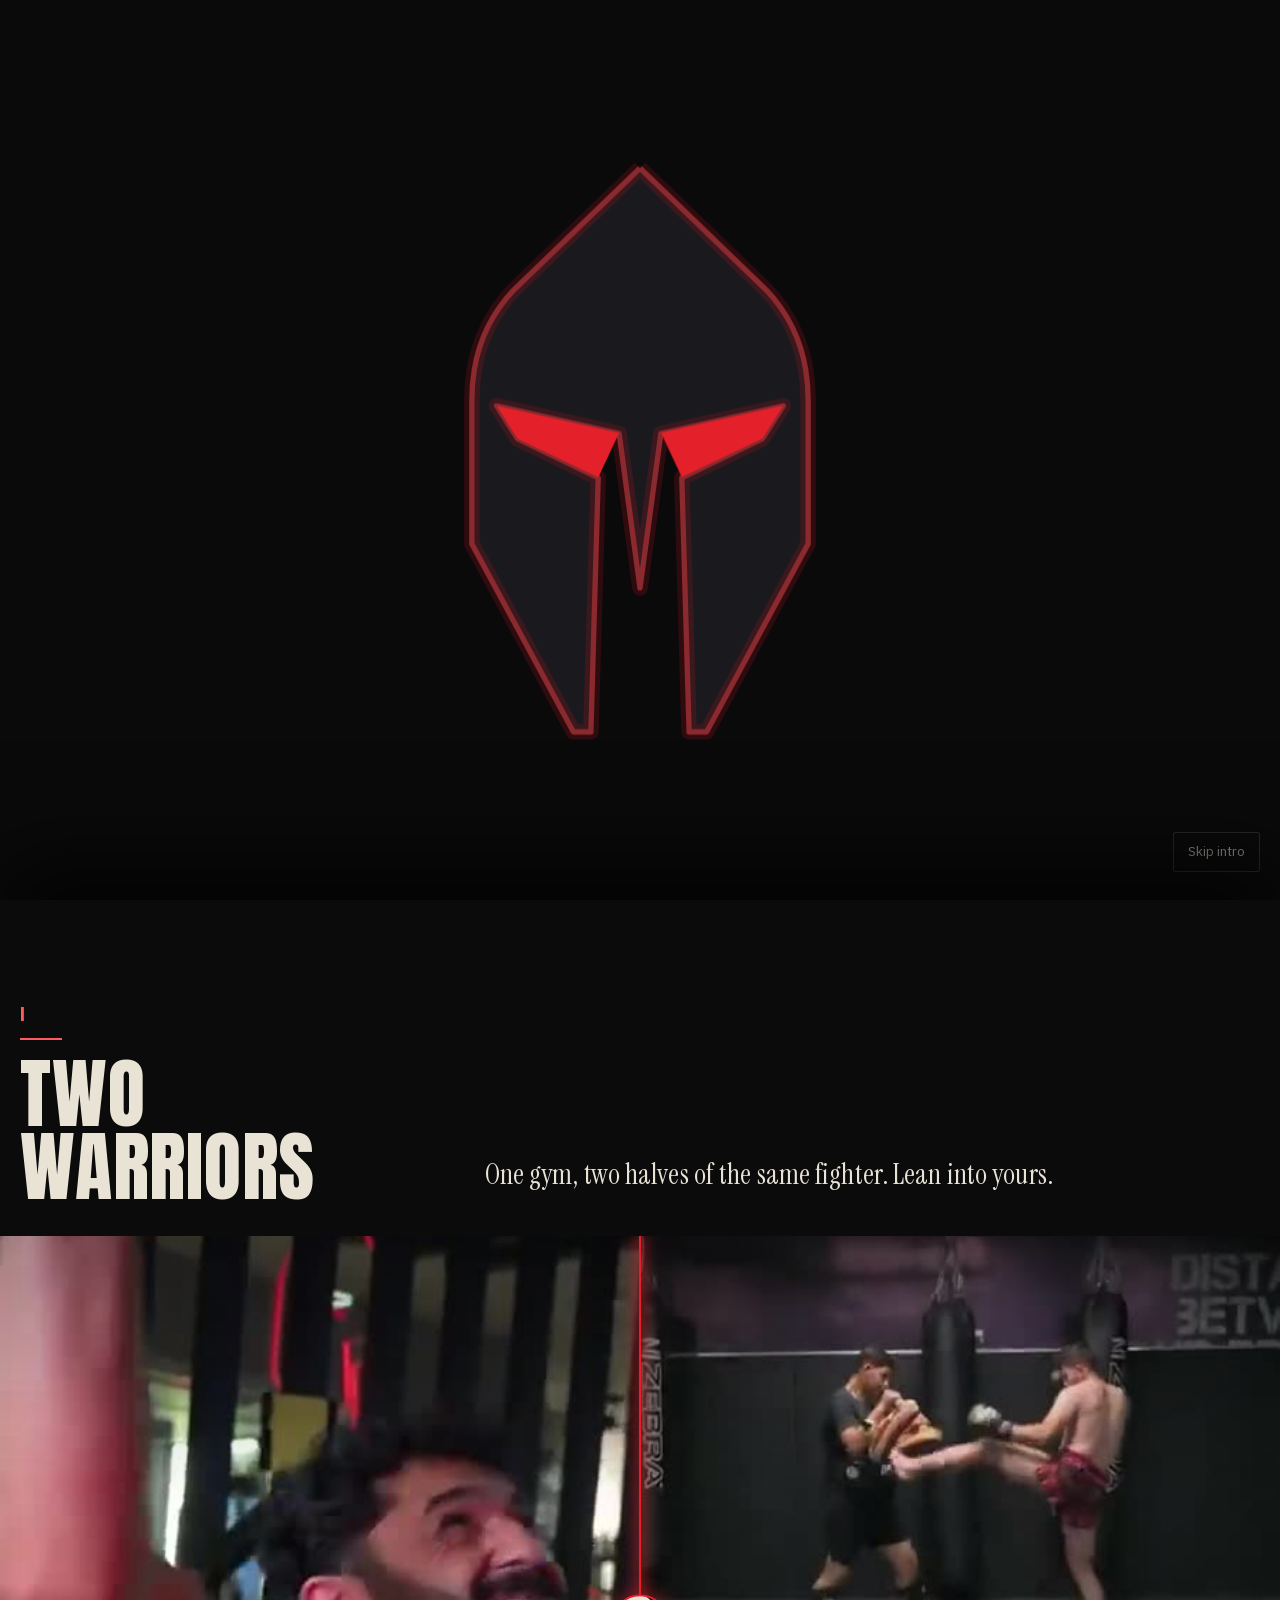
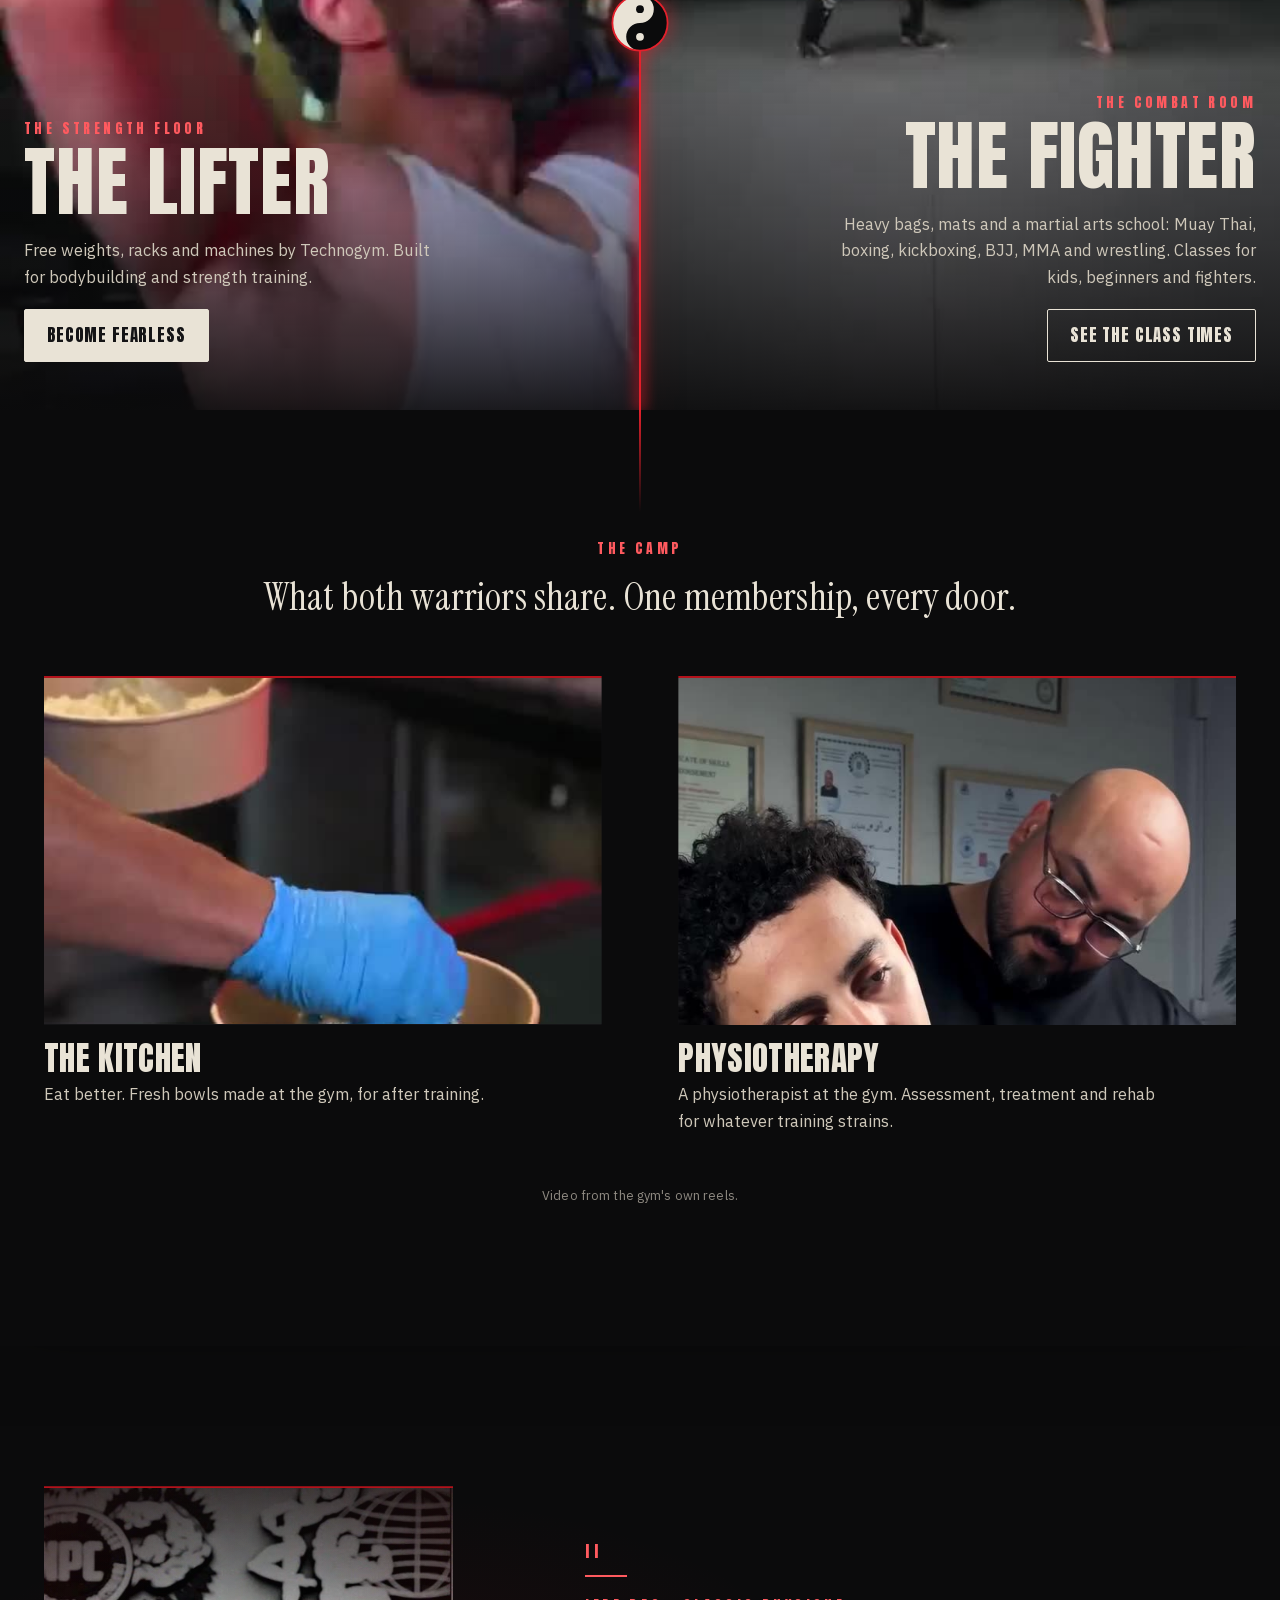
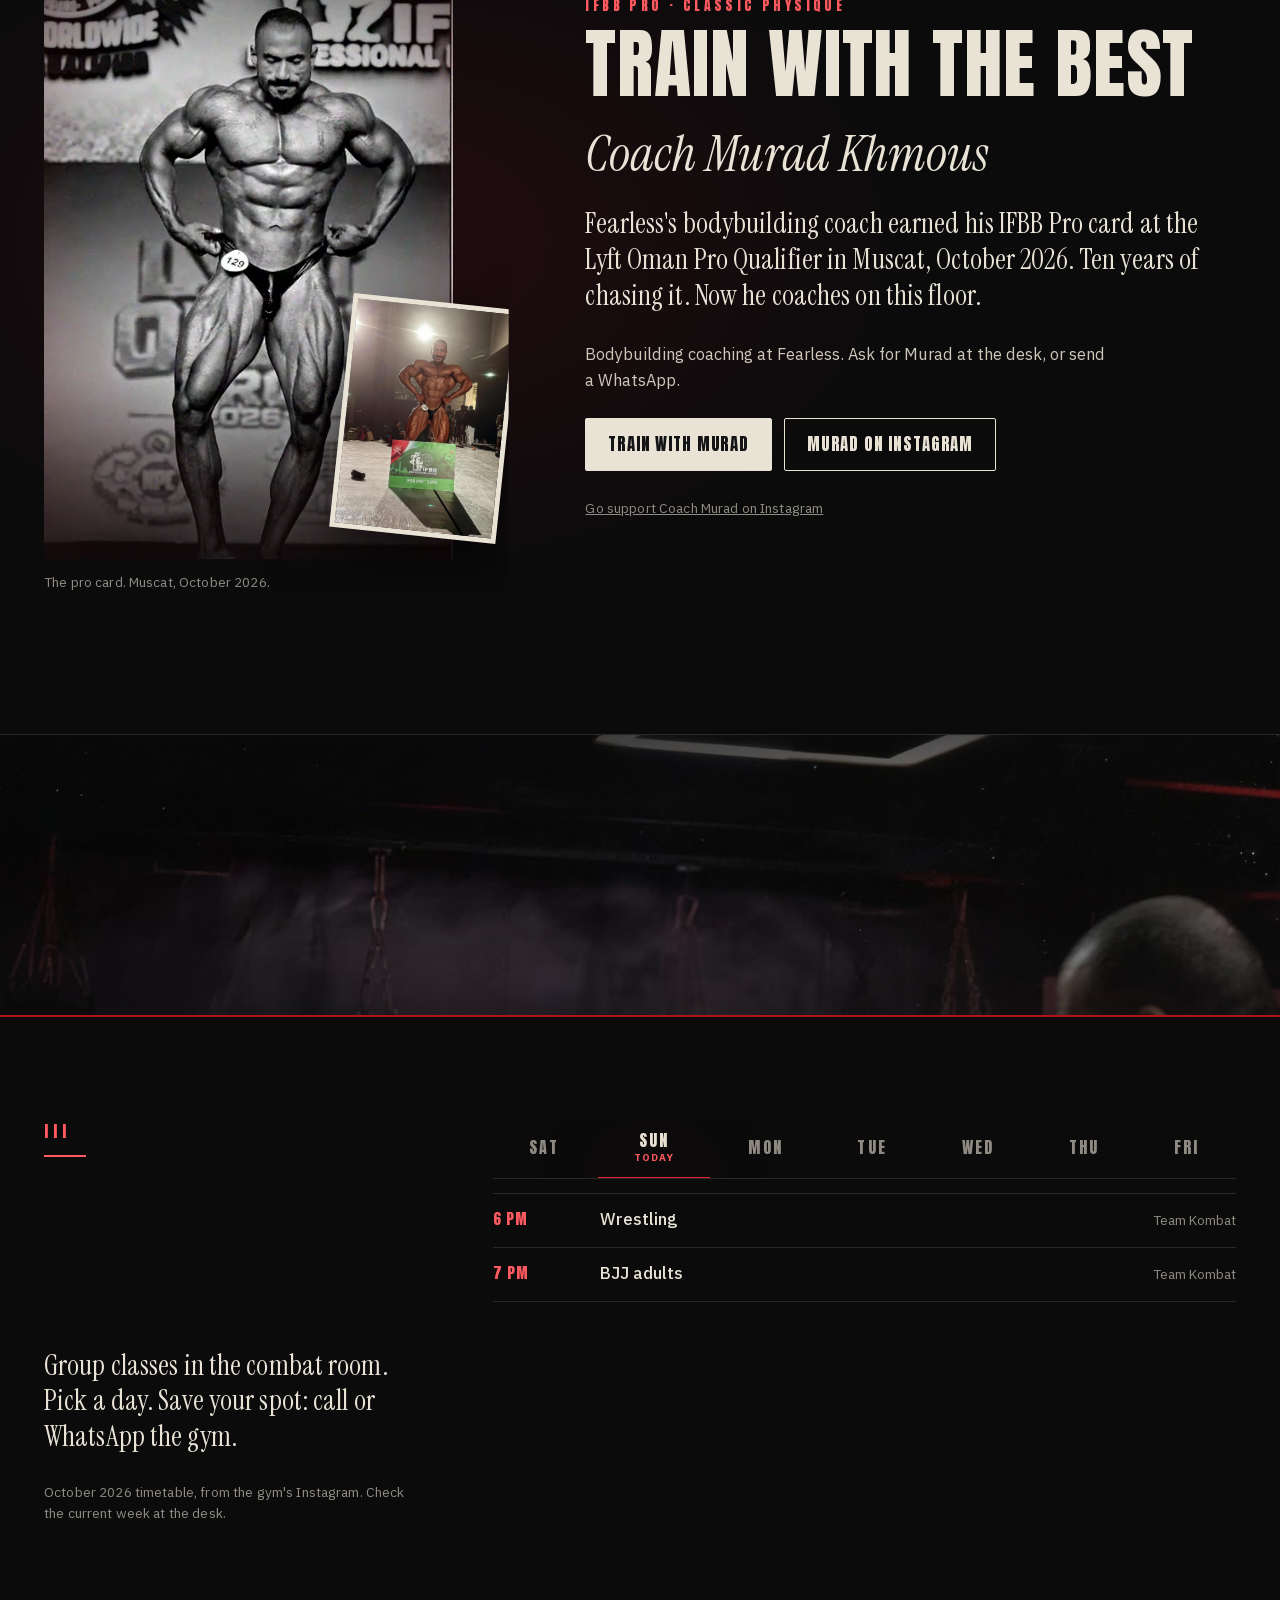
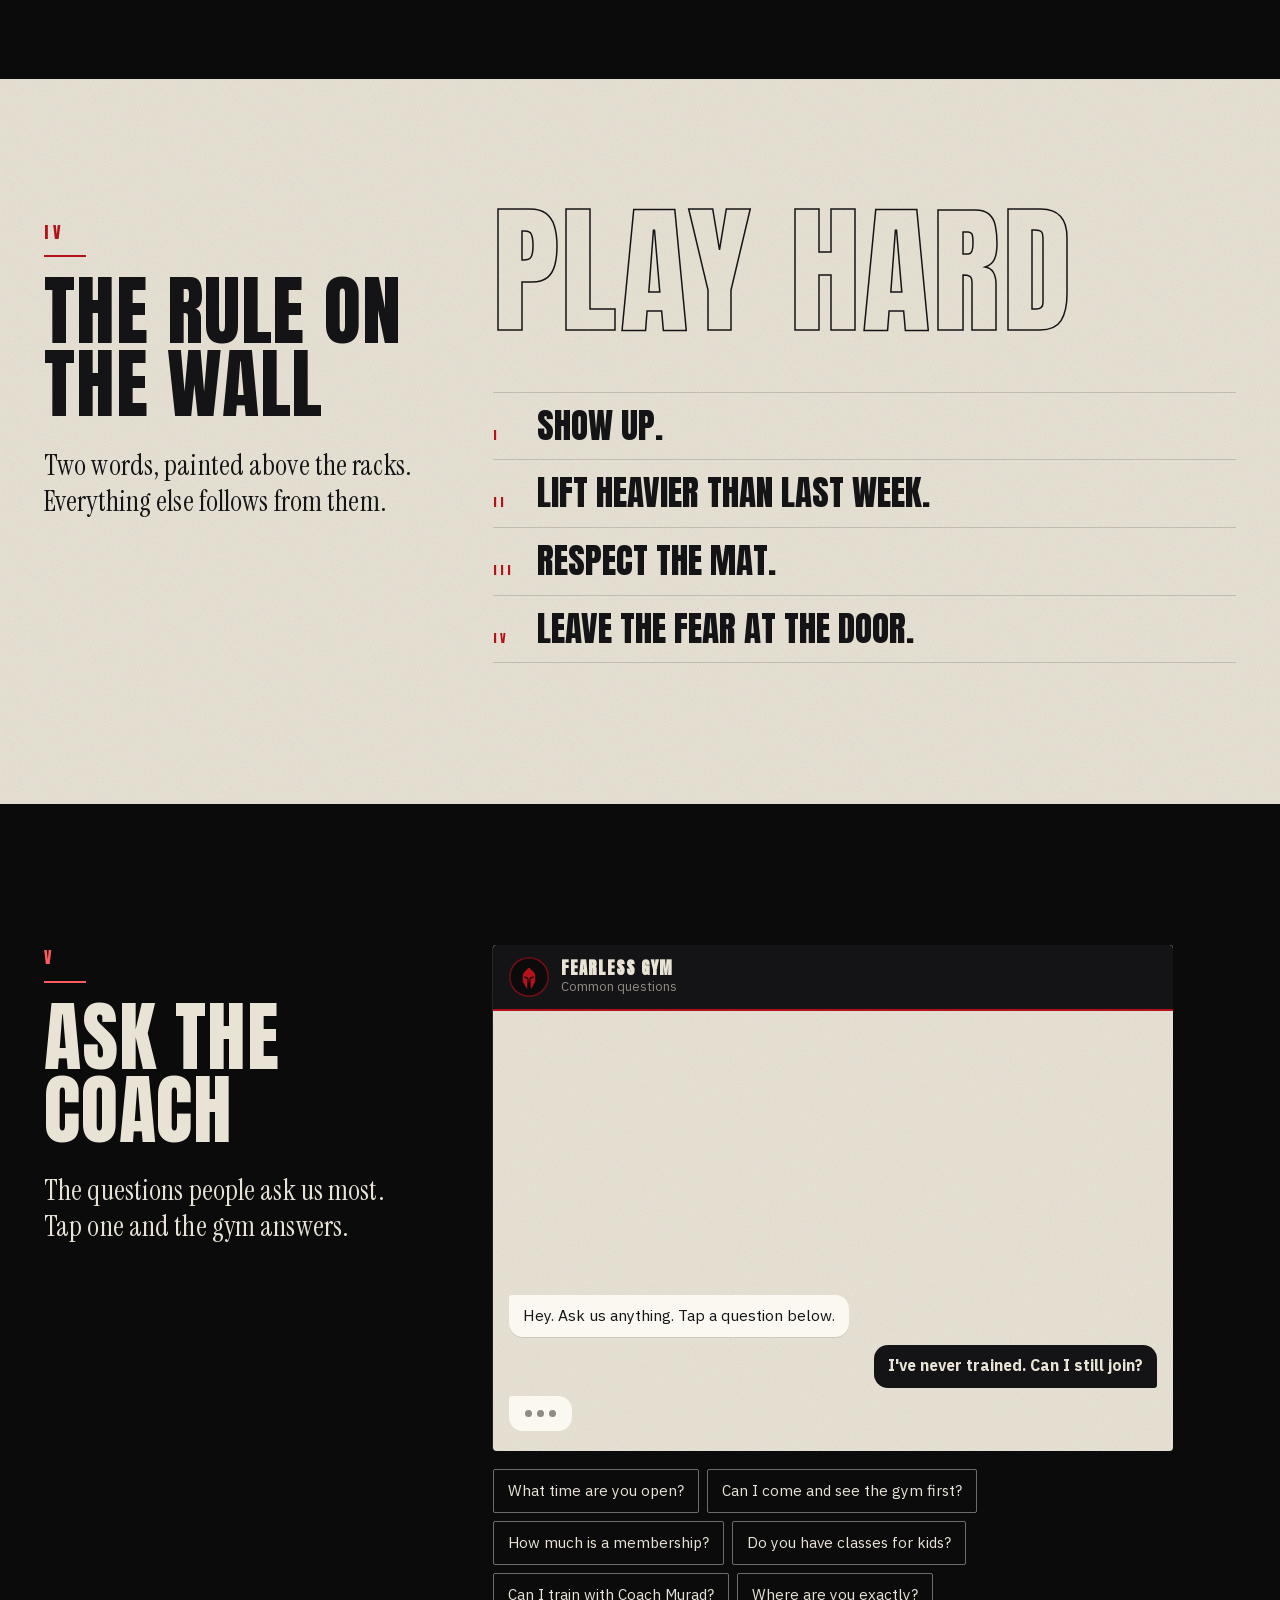
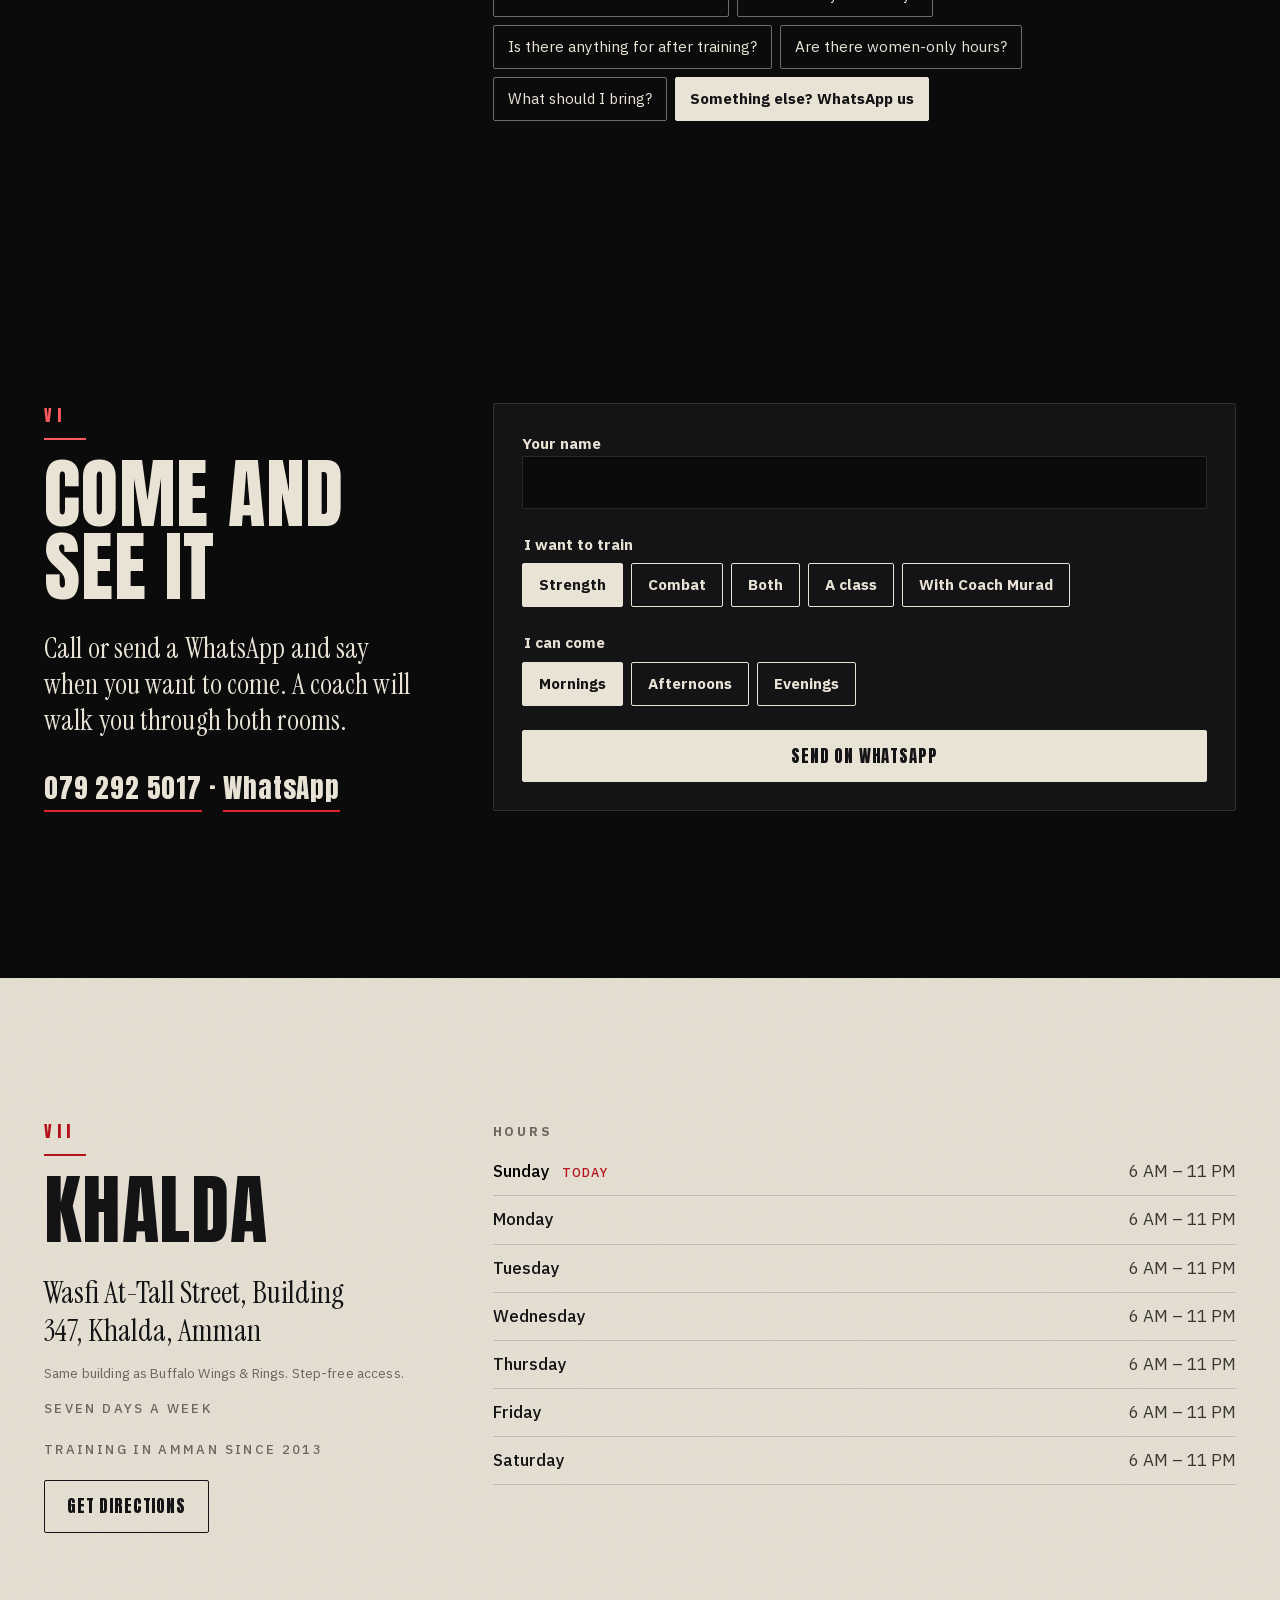
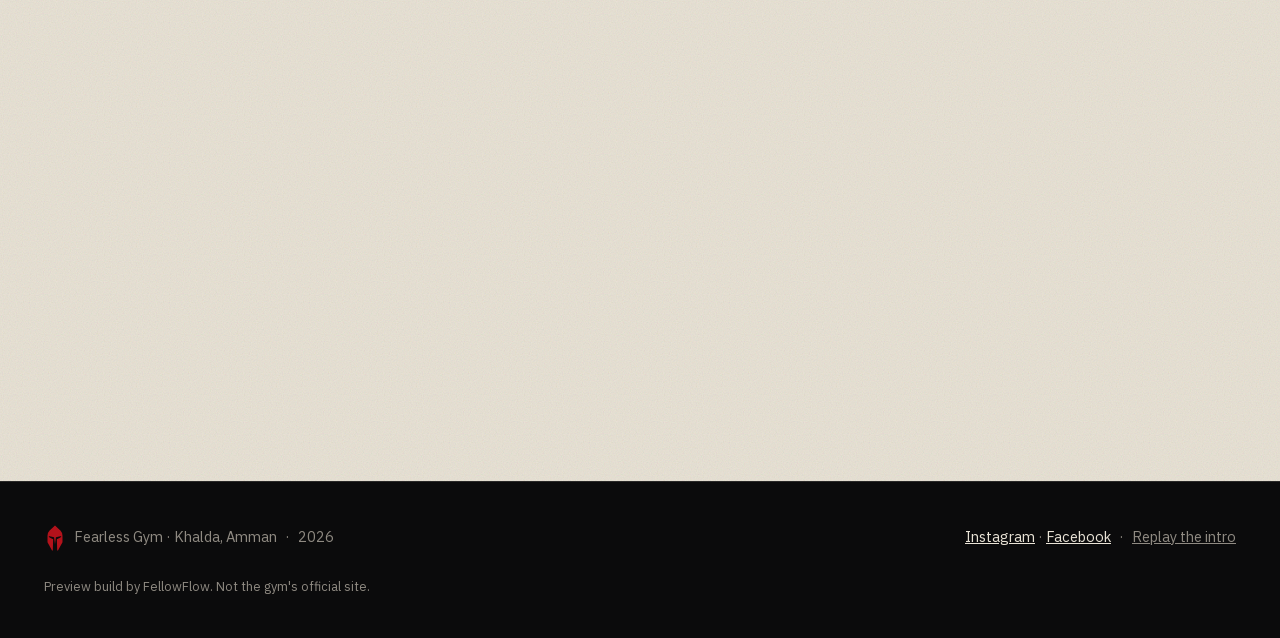
==== commit 60ce4ce6: "v14: phone fixes before the marketing manager sees the site - Kitchen reel: iPhone Safari froze it o" ====
--- a/index.html
+++ b/index.html
@@ -28,8 +28,8 @@
   <link rel="preload" href="assets/fonts/anton-latin-400.woff2" as="font" type="font/woff2" crossorigin>
   <link rel="preload" href="assets/fonts/instrument-serif-latin-400italic.woff2" as="font" type="font/woff2" crossorigin>
   <link rel="preload" href="assets/img/hero-poster.jpg" as="image">
-  <link rel="stylesheet" href="assets/css/fonts.css?v=13">
-  <link rel="stylesheet" href="assets/css/site.css?v=13">
+  <link rel="stylesheet" href="assets/css/fonts.css?v=14">
+  <link rel="stylesheet" href="assets/css/site.css?v=14">
   <!-- Remembers the visitor's language before the page paints, so there is no flash. -->
   <script>
     (function () {
@@ -215,6 +215,7 @@
           <svg class="yy" id="yy" viewBox="0 0 100 100" aria-hidden="true"><g class="yy-spin"><circle cx="50" cy="50" r="46" fill="#e9e3d6"></circle><path d="M50 4A46 46 0 0 1 50 96A23 23 0 0 1 50 50A23 23 0 0 0 50 4Z" fill="#0b0b0c"></path><circle cx="50" cy="73" r="6.5" fill="#e9e3d6"></circle><circle cx="50" cy="27" r="6.5" fill="#0b0b0c"></circle></g><circle cx="50" cy="50" r="46" fill="none" stroke="#e4202b" stroke-width="3"></circle></svg></div>
       </div>
       <div class="wrap warriors-notes" aria-hidden="true">
+        <span class="notes-line" id="notes-line"></span>
         <p class="pick-hint note" data-t="pick_hint">Tap a side to lean in</p>
         <div class="warriors-note"><p class="copy" data-t="strength_text">Free weights, racks and machines by Technogym. Built for bodybuilding and strength training.</p><a class="btn btn-primary" href="#trial" data-t="lifter_cta">Become fearless</a></div>
         <div class="warriors-note"><p class="copy" data-t="combat_text">Heavy bags, mats and a martial arts school: Muay Thai, boxing, kickboxing, BJJ, MMA and wrestling. Classes for kids, beginners and fighters.</p><a class="btn" href="#classes" data-t="combat_note">See the class times</a></div>
@@ -337,7 +338,7 @@
 
   <aside aria-label="Call Fearless"><a class="call-bar call-link" href="tel:+962792925017" data-t="callbar">Call Fearless</a></aside>
 
-  <script src="assets/js/content.js?v=13"></script>
-  <script src="assets/js/site.js?v=13"></script>
+  <script src="assets/js/content.js?v=14"></script>
+  <script src="assets/js/site.js?v=14"></script>
 </body>
 </html>
--- a/assets/css/site.css
+++ b/assets/css/site.css
@@ -196,8 +196,8 @@
 .side-media::after { content: ''; position: absolute; inset: 0; background: linear-gradient(180deg, rgba(11, 11, 12, .25), transparent 35%, transparent 55%, rgba(11, 11, 12, .92)); z-index: 1; }
 .side-copy { position: absolute; bottom: clamp(24px, 4vw, 48px); width: 50%; max-width: 560px; padding: 0 var(--gutter); z-index: 2; transition: opacity 400ms var(--ease-out); }
 .side.dim .side-copy { opacity: 0; }  /* a shrunken side hides its words instead of cutting them */
-.side-lifter .side-copy { left: 0; } .side-fighter .side-copy { right: 0; text-align: end; }
-.side-fighter .side-copy p { margin-inline-start: auto; }
+.side-lifter .side-copy { left: 0; text-align: left; } .side-fighter .side-copy { right: 0; text-align: right; }  /* physical, like the reels: Arabic keeps each title on its outer edge */
+.side-fighter .side-copy p { margin-left: auto; } .side-lifter .side-copy p { margin-right: auto; }
 .side-copy h3 { font-size: clamp(2.4rem, 6vw, 5.6rem); line-height: .95; margin: .05em 0 .25em; }
 .side-copy p { max-width: 26em; margin-bottom: 18px; }
 .vs { position: absolute; top: 0; bottom: 0; left: 0; width: 0; z-index: 3; pointer-events: none; will-change: transform; }
@@ -394,15 +394,24 @@
   .versus { height: min(72svh, 640px); }
   .side-copy { bottom: 16px; padding: 0 14px; width: 50%; }
   .side-copy p, .side-copy .btn { display: none; }
-  .side-copy h3 { font-size: clamp(1.9rem, 9vw, 2.6rem); }
+  .side-copy h3 { font-size: clamp(1.7rem, 8.4vw, 2.5rem); white-space: nowrap; }  /* both titles on one line, so both sides line up */
   .side-copy .eyebrow { font-size: .72rem; letter-spacing: .14em; }
   .yy { width: 46px; height: 46px; }
-  .warriors-notes { display: grid; grid-template-columns: 1fr 1fr; gap: 16px; padding-top: 18px; }
-  .warriors-notes .pick-hint { grid-column: 1 / -1; margin: 0; }
-  .warriors-note p { font-size: .95rem; margin-bottom: 12px; }
-  .warriors-note .btn { width: 100%; }
+  /* Phone: the two notes mirror the two sides above them. Same outer edges as the titles (18px), the lifter's words
+     flush left and the fighter's flush right, buttons the same size on one line, and the split's red line running
+     on between them, through the hint, into the camp. */
+  .side-copy { padding: 0 18px; }
+  .warriors-notes { position: relative; display: grid; grid-template-columns: 1fr 1fr; column-gap: 36px; row-gap: 18px; padding: 0 18px; }
+  .notes-line { position: absolute; top: 0; bottom: 0; left: 50%; width: 2px; margin-left: -1px; background: var(--ember); box-shadow: 0 0 14px 2px rgba(228, 32, 43, .9), 0 0 40px rgba(228, 32, 43, .5); transition: opacity 200ms ease; }
+  .warriors-notes .pick-hint { grid-column: 1 / -1; justify-self: center; position: relative; z-index: 1; margin: 18px 0 0; padding: 7px 16px; background: var(--black); border: 1px solid rgba(228, 32, 43, .55); border-radius: 999px; font-size: .78rem; letter-spacing: .04em; color: var(--bone); }
+  .warriors-notes { direction: ltr; }  /* columns follow the reels above (lifter left, fighter right) in both languages */
+  html[lang="ar"] .warriors-notes > * { direction: rtl; }
+  .warriors-note { display: flex; flex-direction: column; text-align: left; }
+  .warriors-note:last-child { text-align: right; }
+  .warriors-note p { flex: 1; font-size: .95rem; margin-bottom: 14px; }
+  .warriors-note .btn { width: 100%; height: 72px; padding: 0 10px; text-align: center; text-wrap: balance; line-height: 1.15; }  /* one size for both, however the words wrap */
   .camp { grid-template-columns: 1fr; gap: 32px; }
-  .camp-head::before { height: 48px; margin-bottom: 18px; }
+  .camp-head::before { height: 72px; margin-bottom: 18px; }
   .coach-grid { grid-template-columns: 1fr; gap: 36px; }
   .coach-media { padding-inline-end: 10%; }
   .coach-frame { aspect-ratio: 4 / 5; max-height: 70svh; }
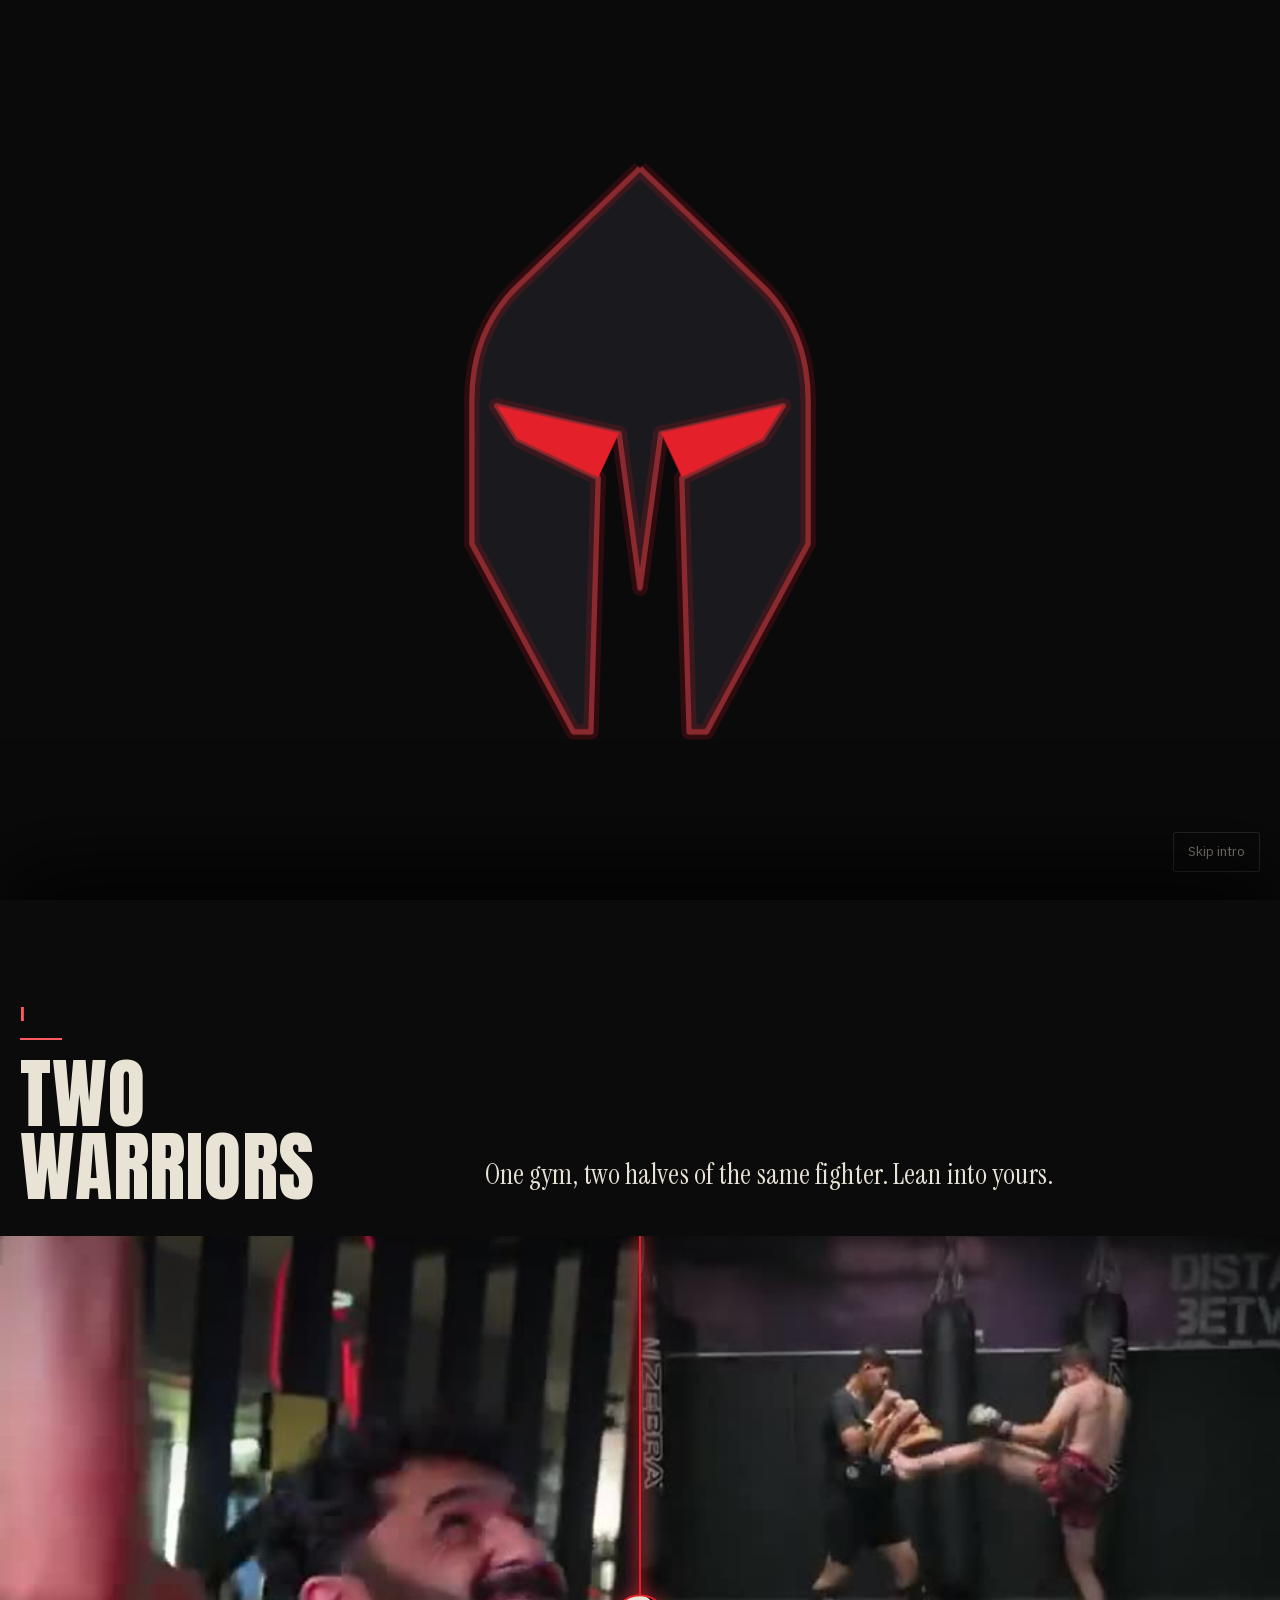
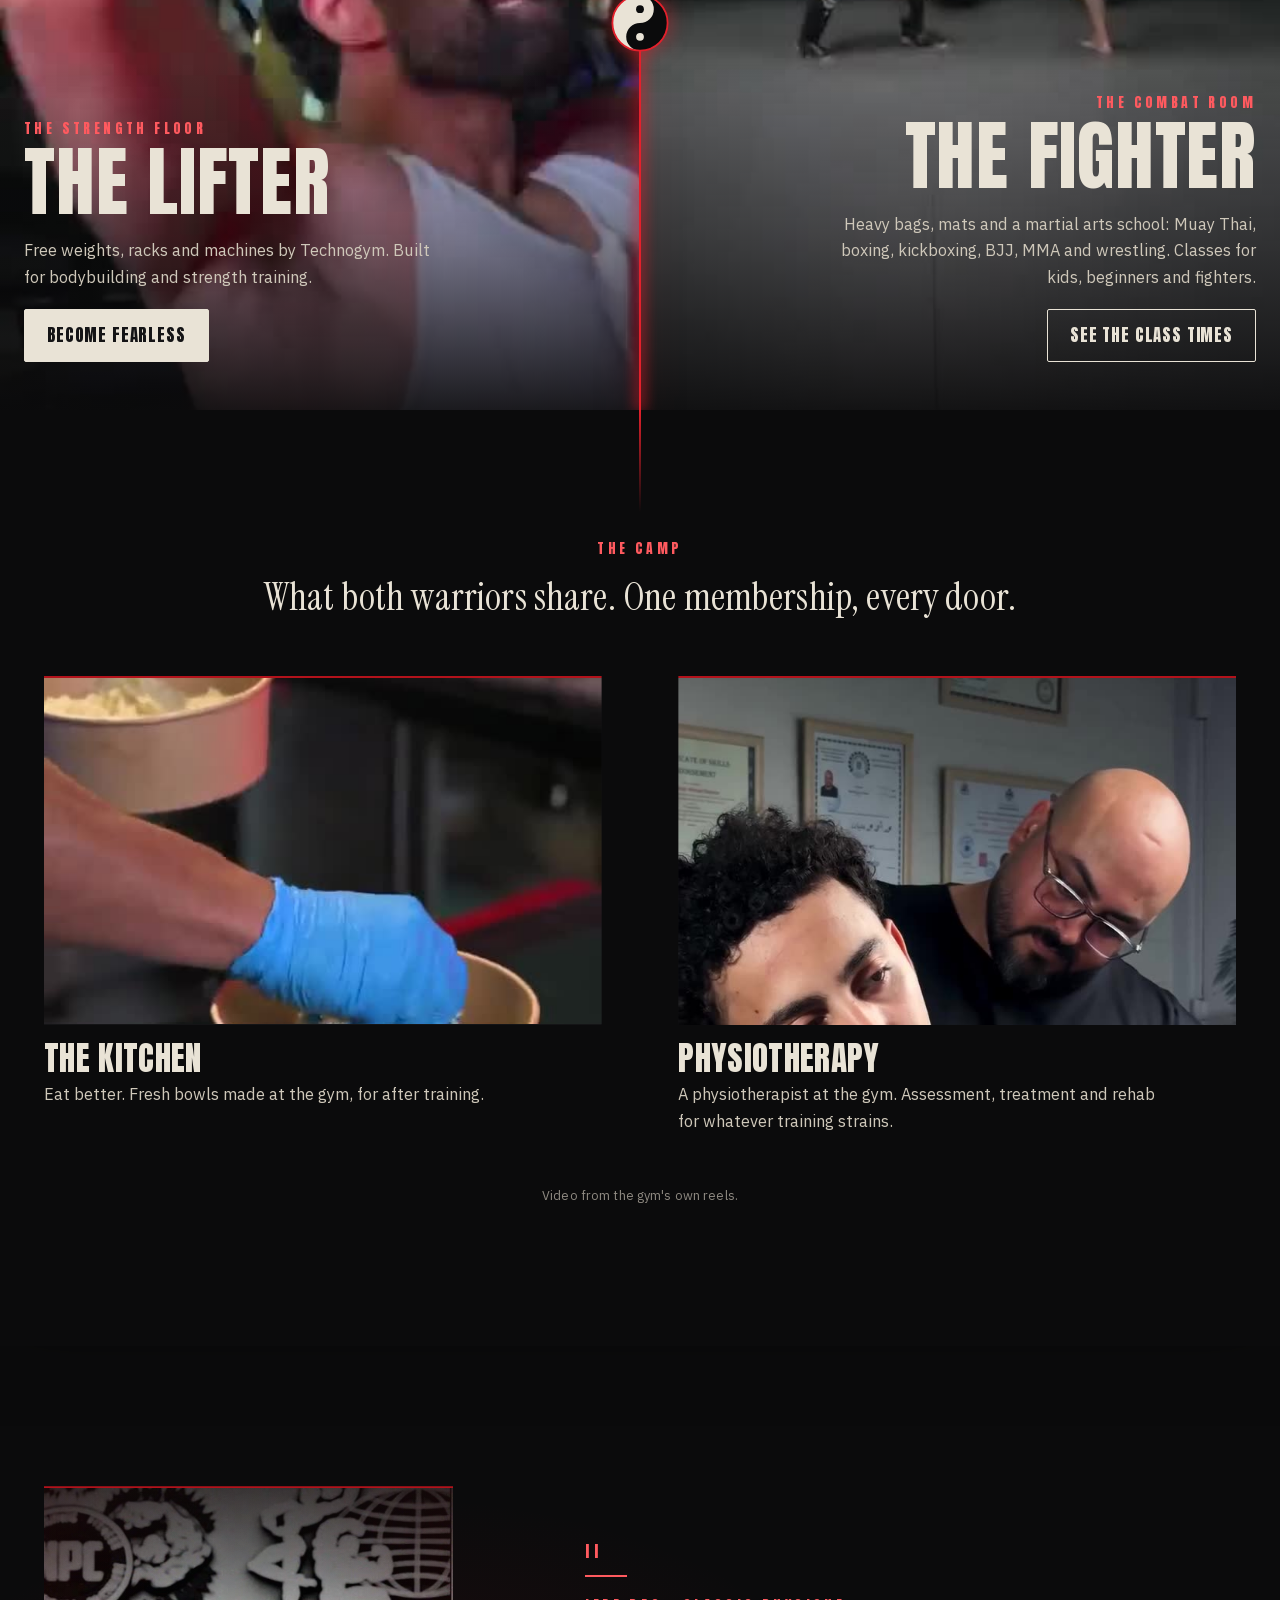
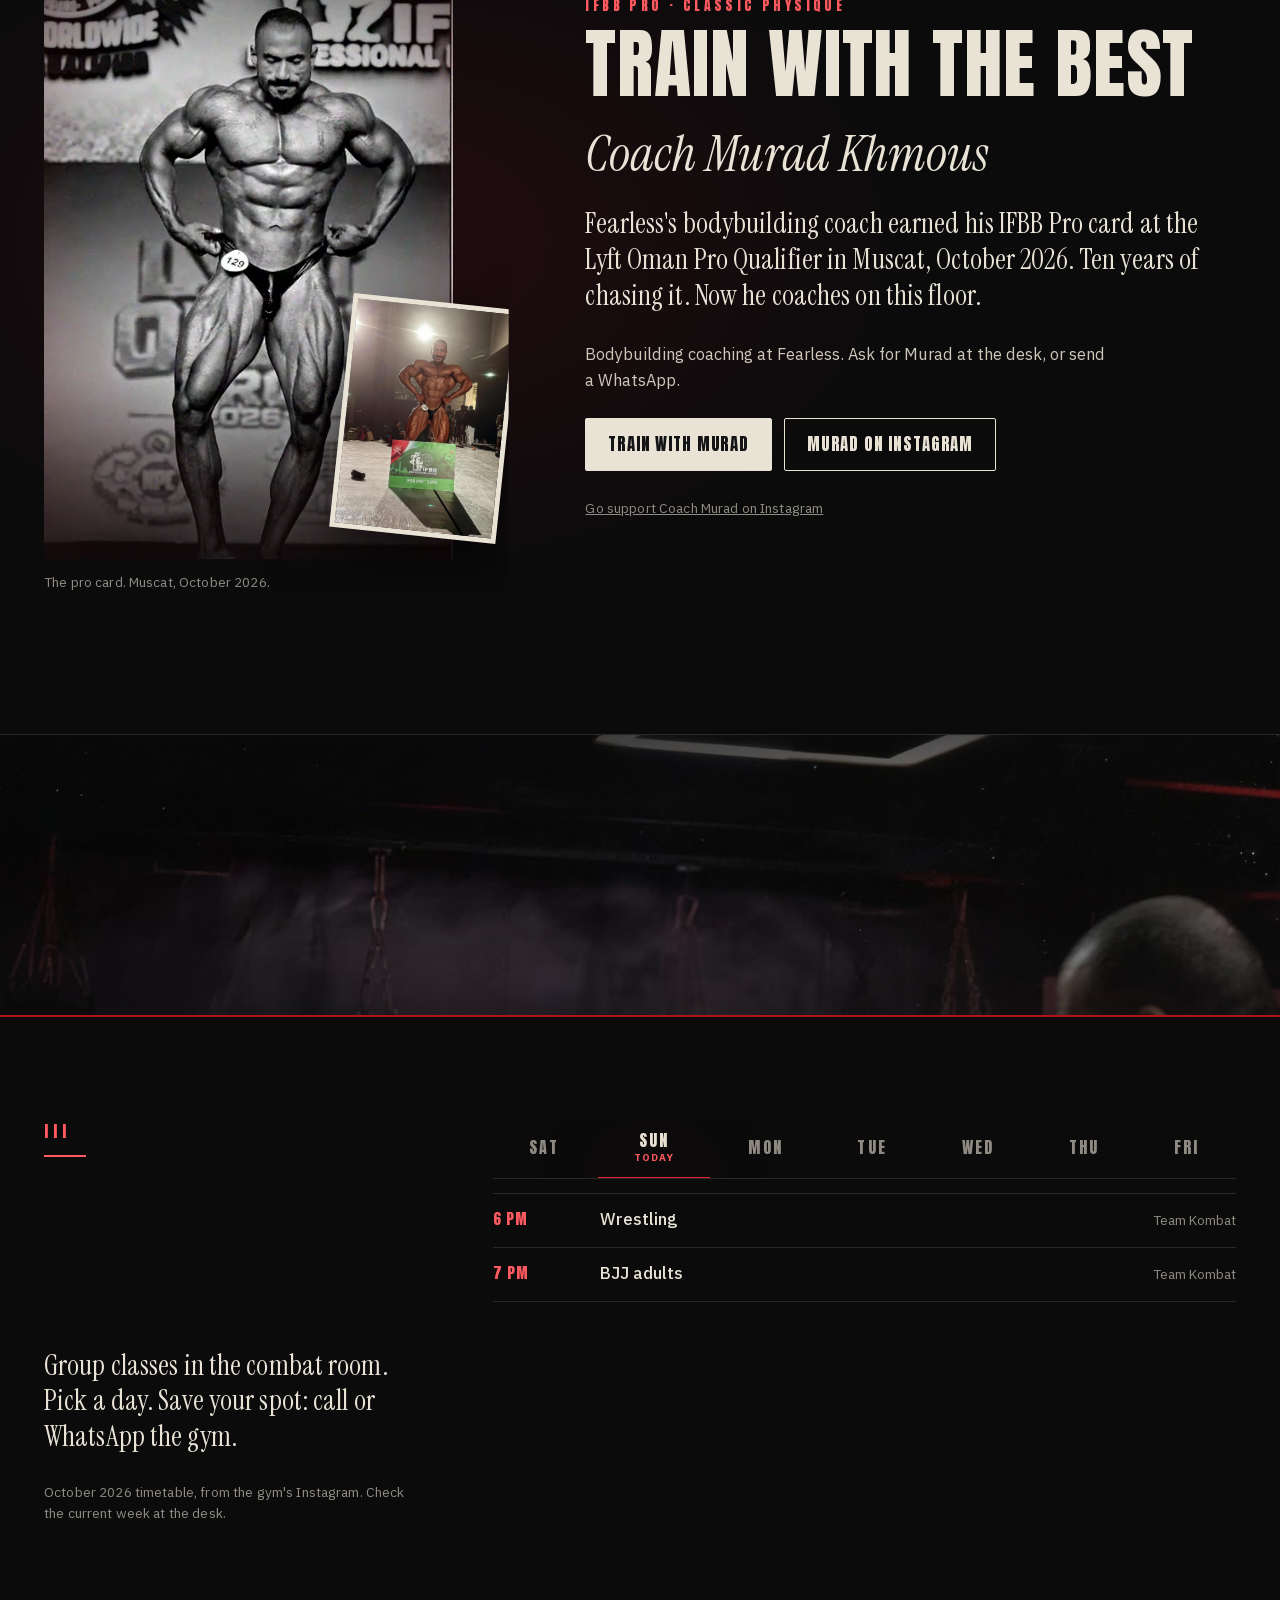
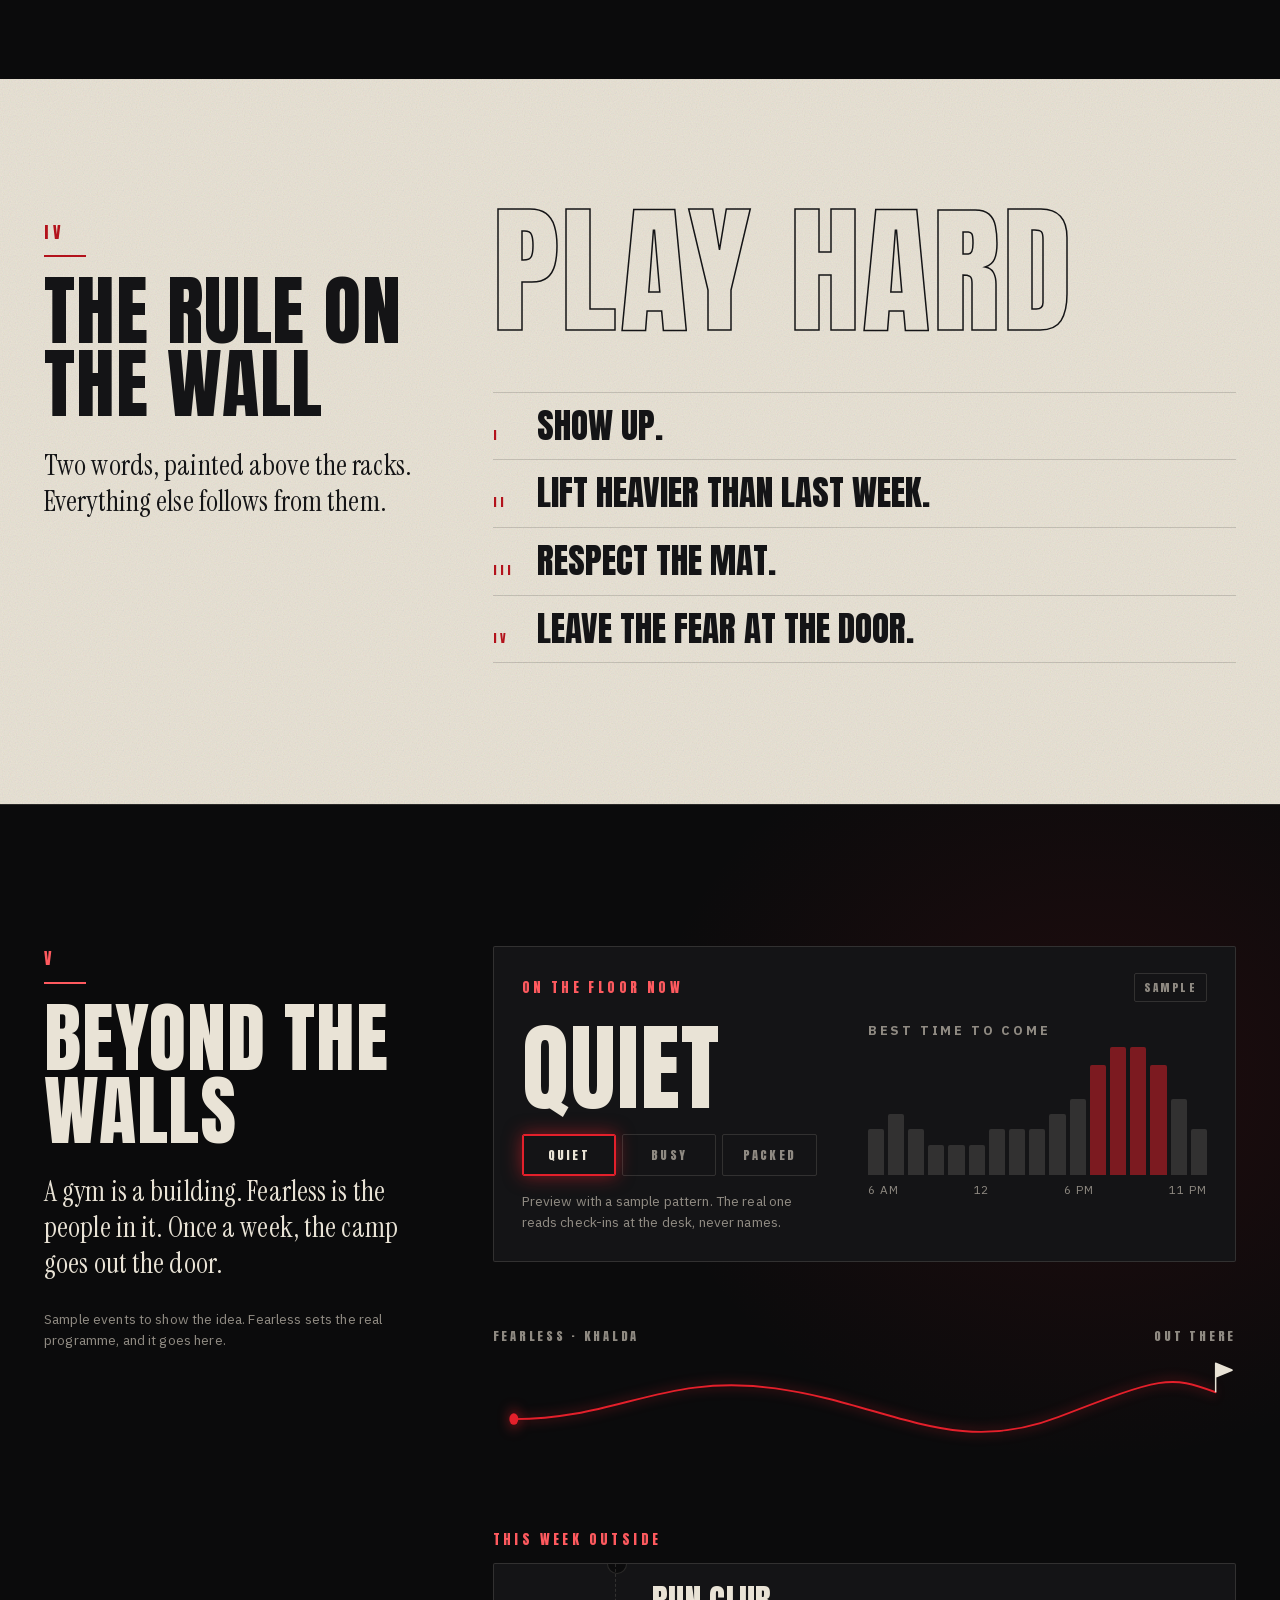
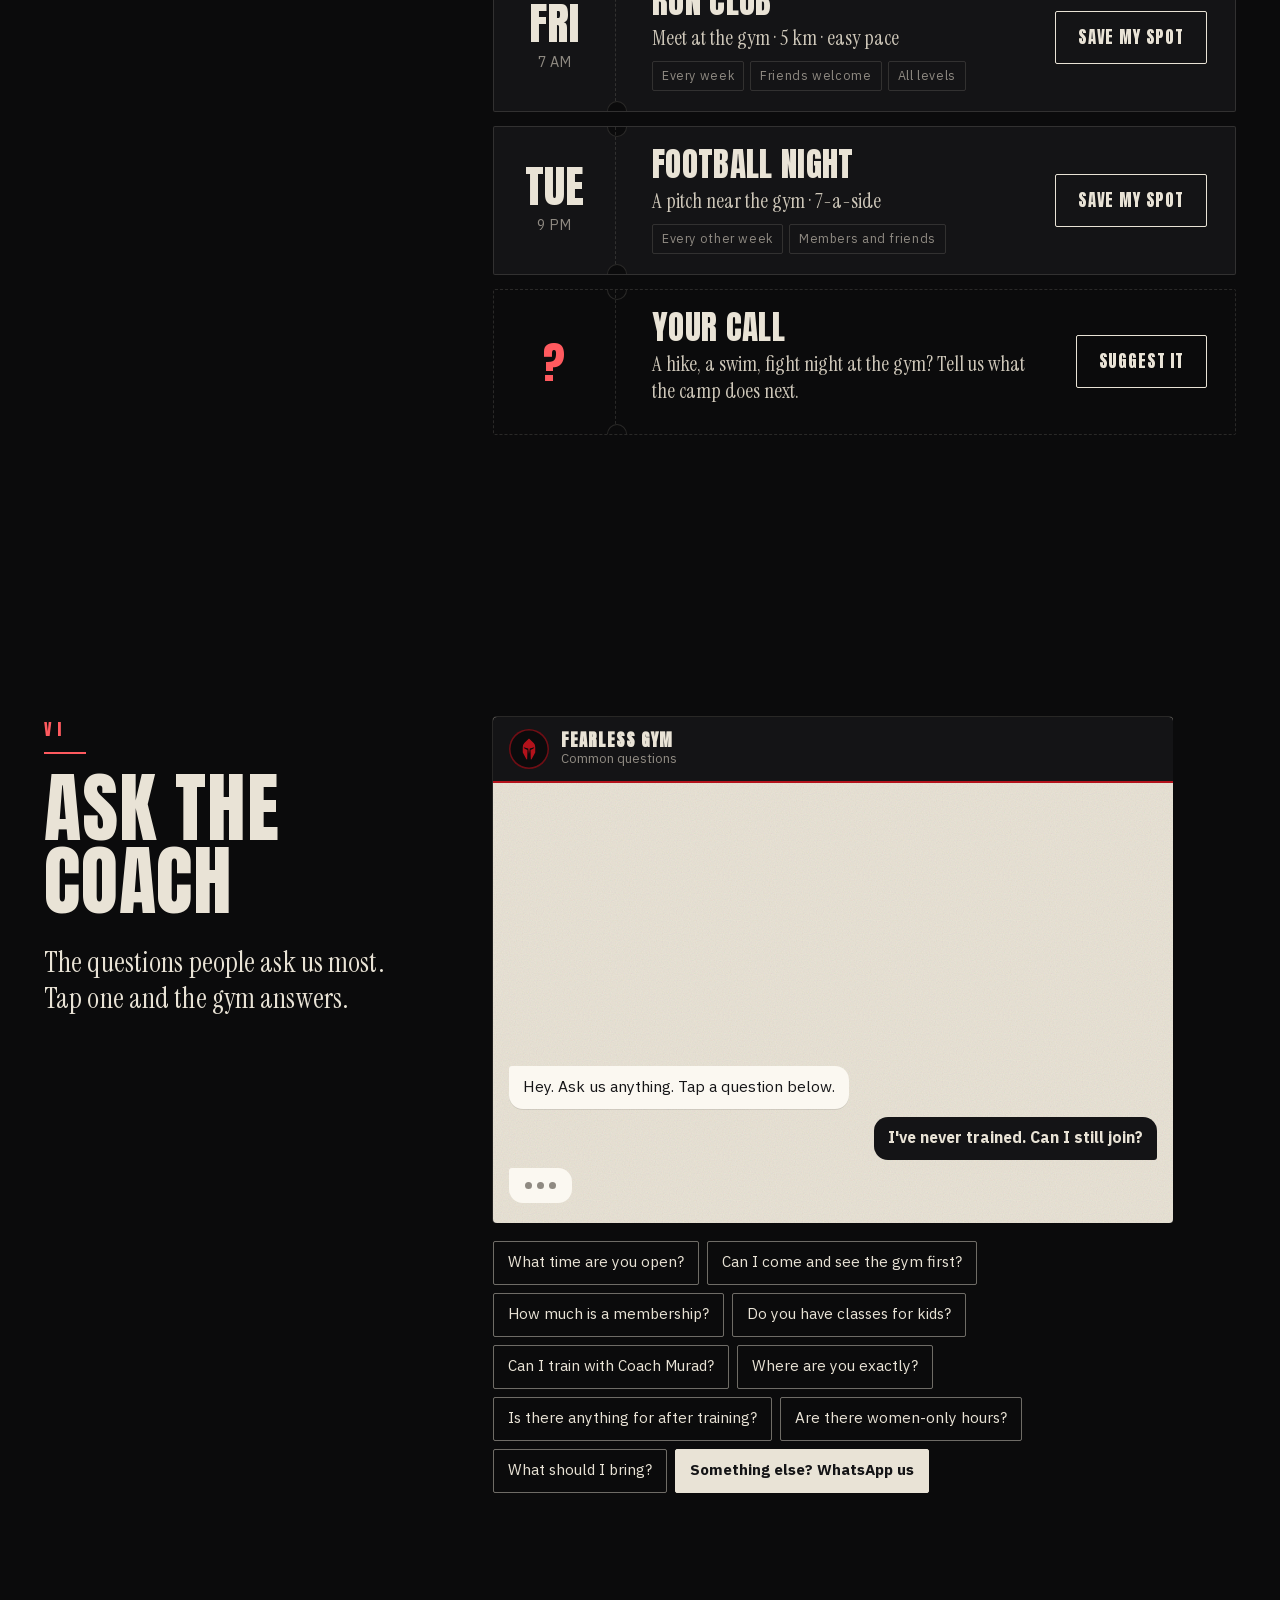
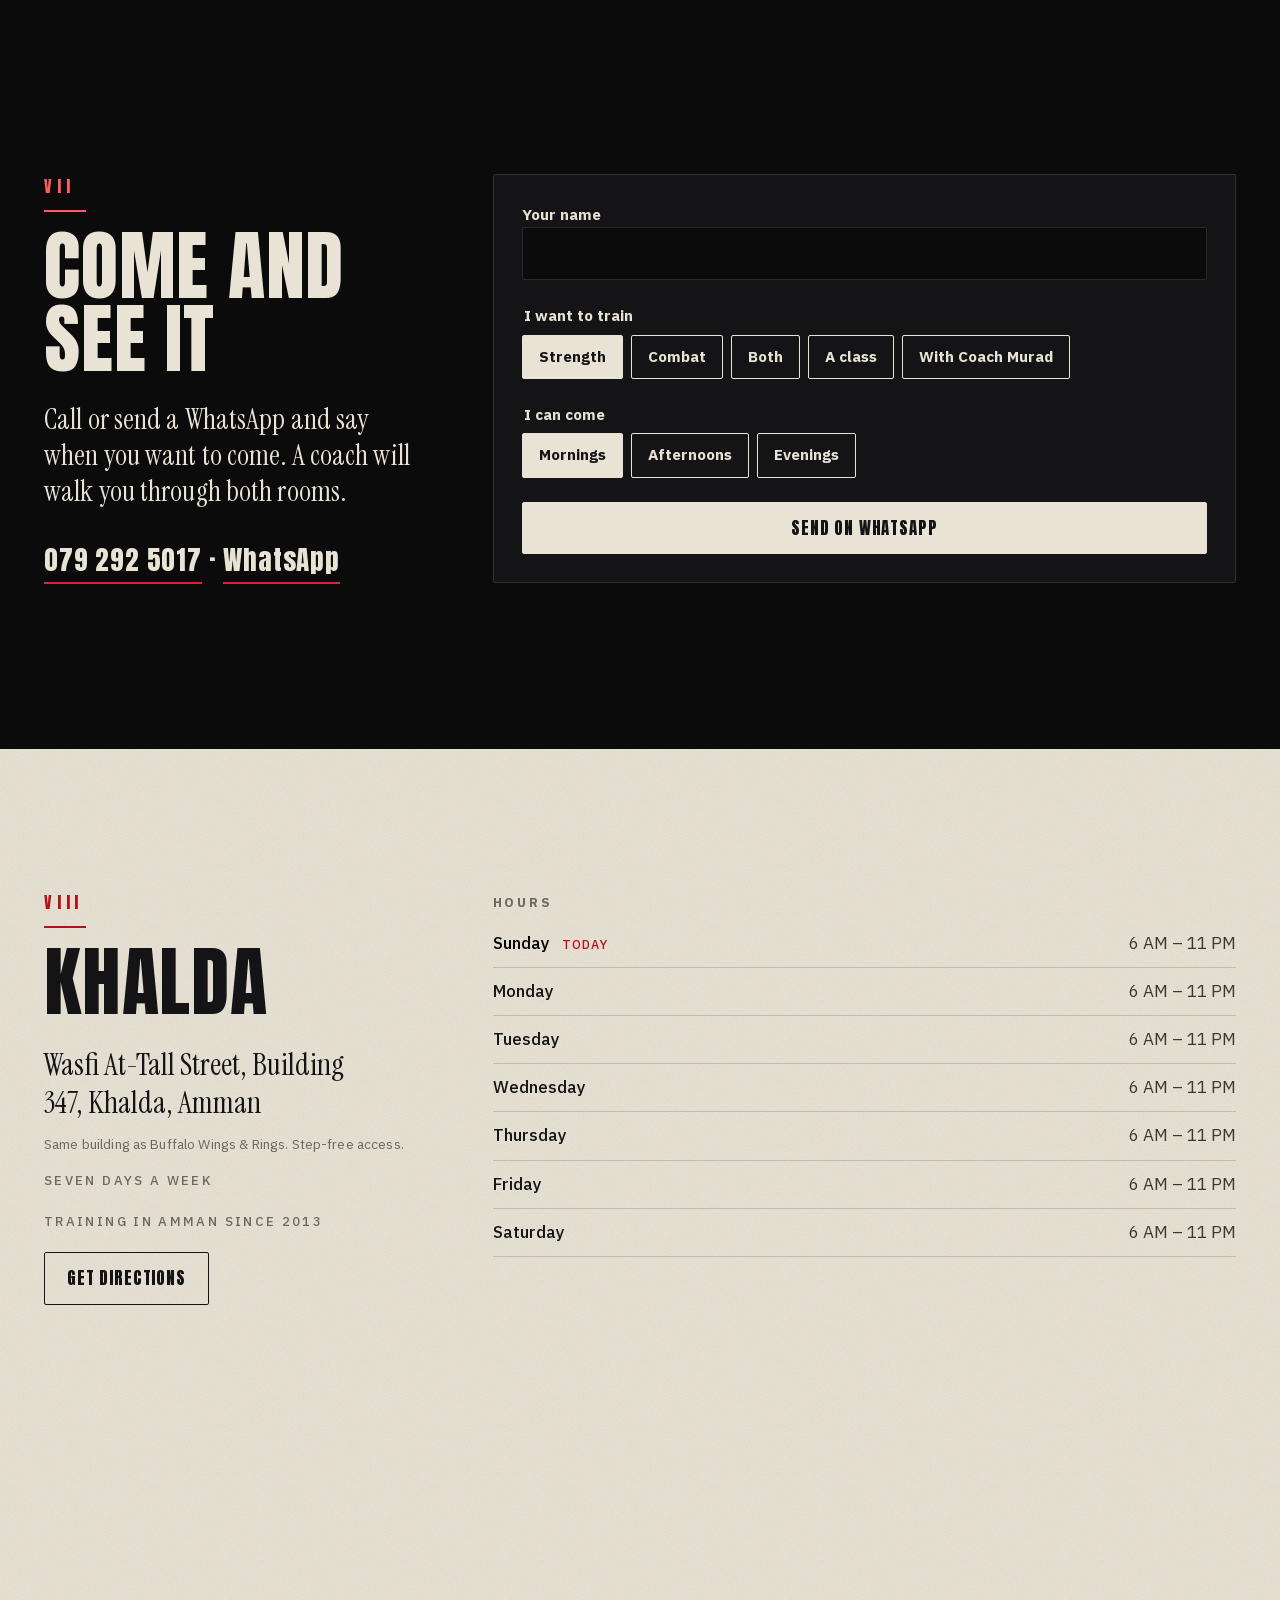
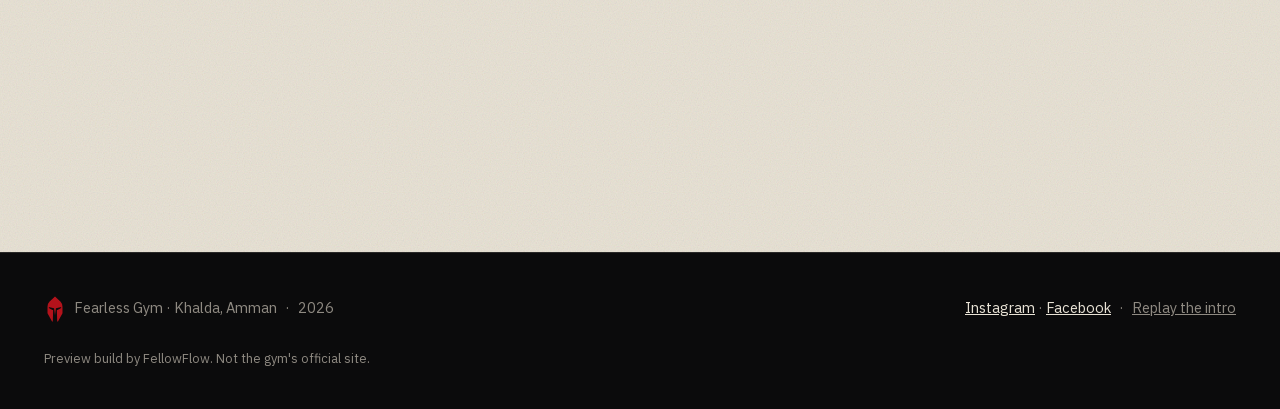
==== commit 9617ae5a: "v15: chapter V "Beyond the walls": sample events with WhatsApp sign-up and a sample floor level Adds" ====
--- a/index.html
+++ b/index.html
@@ -28,8 +28,8 @@
   <link rel="preload" href="assets/fonts/anton-latin-400.woff2" as="font" type="font/woff2" crossorigin>
   <link rel="preload" href="assets/fonts/instrument-serif-latin-400italic.woff2" as="font" type="font/woff2" crossorigin>
   <link rel="preload" href="assets/img/hero-poster.jpg" as="image">
-  <link rel="stylesheet" href="assets/css/fonts.css?v=14">
-  <link rel="stylesheet" href="assets/css/site.css?v=14">
+  <link rel="stylesheet" href="assets/css/fonts.css?v=15">
+  <link rel="stylesheet" href="assets/css/site.css?v=15">
   <!-- Remembers the visitor's language before the page paints, so there is no flash. -->
   <script>
     (function () {
@@ -141,6 +141,7 @@
         <a href="#coach" data-t="nav_coach">Coach</a>
         <a class="nav-classes" href="#classes" data-t="nav_classes">Classes</a>
         <a href="#rule" data-t="nav_rule">The rule</a>
+        <a href="#outside" data-t="nav_outside">Outside</a>
         <a href="#visit" data-t="nav_visit">Visit</a>
         <button id="lang" class="lang" type="button" data-t="lang_btn">عربي</button>
         <a class="nav-call call-link" href="tel:+962792925017" data-t="nav_call">Call</a>
@@ -284,9 +285,44 @@
       </div>
     </section>
 
+    <!-- Chapter V: beyond the walls. Kareem's vision (29 Oct 2026): a community, not just a gym. The floor level and the
+         events are SAMPLES, labelled on the page; the real programme and real check-ins replace them. -->
+    <section id="outside" class="chapter chapter-black chapter-outside">
+      <div class="wrap chapter-grid">
+        <div class="rail"><span class="numeral" data-t="outside_num">V</span><h2 class="display ap" data-t="outside_title">Beyond the walls</h2><p class="rail-text" data-t="outside_text">A gym is a building. Fearless is the people in it. Once a week, the camp goes out the door.</p><p class="note" data-t="outside_note">Sample events to show the idea. Fearless sets the real programme, and it goes here.</p></div>
+        <div class="outside-stack">
+          <div class="floor ap" id="floor">
+            <div class="floor-head"><p class="eyebrow" data-t="floor_eyebrow">On the floor now</p><span class="sample" data-t="floor_sample">Sample</span></div>
+            <div class="floor-now">
+              <p class="floor-word display" id="floor-word" aria-live="polite"></p>
+              <div class="lamps" id="lamps" aria-hidden="true"><span class="lamp">Quiet</span><span class="lamp">Busy</span><span class="lamp">Packed</span></div>
+              <p class="note floor-src" data-t="floor_src">Preview with a sample pattern. The real one reads check-ins at the desk, never names.</p>
+            </div>
+            <div class="floor-best">
+              <h3 class="hours-title" data-t="floor_best">Best time to come</h3>
+              <div class="bars" id="bars" aria-hidden="true"><i class="h3"></i><i class="h4"></i><i class="h3"></i><i class="h2"></i><i class="h2"></i><i class="h2"></i><i class="h3"></i><i class="h3"></i><i class="h3"></i><i class="h4"></i><i class="h5"></i><i class="h7 pk"></i><i class="h8 pk"></i><i class="h8 pk"></i><i class="h7 pk"></i><i class="h5"></i><i class="h3"></i></div>
+              <div class="bar-axis" id="bar-axis"><span>6 AM</span><span>12</span><span>6 PM</span><span>11 PM</span></div>
+            </div>
+          </div>
+          <div class="route-wrap ap" id="route-wrap">
+            <div class="route-labels"><span data-t="route_from">Fearless · Khalda</span><span data-t="route_to">Out there</span></div>
+            <svg class="route" viewBox="0 0 1000 120" aria-hidden="true" preserveAspectRatio="none">
+              <path class="route-line" id="route-line" d="M28 72 C 170 72, 230 24, 380 40 S 620 112, 760 70 S 910 26, 972 44"></path>
+              <circle class="route-dot" cx="28" cy="72" r="6"></circle>
+              <path class="route-flag" d="M972 44 v-30 l22 7 l-22 7"></path>
+            </svg>
+          </div>
+          <div>
+            <p class="eyebrow" data-t="events_eyebrow">This week outside</p>
+            <div class="events ap" id="events"><article class="ticket"><div class="stub"><span class="d">Fri</span><time>7 AM</time></div><div class="ticket-body"><h3 class="display">Run Club</h3><p class="place">Meet at the gym · 5 km · easy pace</p><p class="tags"><span>Every week</span><span>Friends welcome</span><span>All levels</span></p></div><a class="btn" href="https://wa.me/962792925017?text=Hi%20Fearless%2C%20save%20my%20spot%20for%20Run%20Club%2C%20Friday%20at%207%20AM.%20My%20name%3A%20" target="_blank" rel="noopener">Save my spot</a></article><article class="ticket"><div class="stub"><span class="d">Tue</span><time>9 PM</time></div><div class="ticket-body"><h3 class="display">Football night</h3><p class="place">A pitch near the gym · 7-a-side</p><p class="tags"><span>Every other week</span><span>Members and friends</span></p></div><a class="btn" href="https://wa.me/962792925017?text=Hi%20Fearless%2C%20save%20my%20spot%20for%20Football%20night%2C%20Tuesday%20at%209%20PM.%20My%20name%3A%20" target="_blank" rel="noopener">Save my spot</a></article><article class="ticket ticket-idea"><div class="stub"><span class="d">?</span></div><div class="ticket-body"><h3 class="display">Your call</h3><p class="place">A hike, a swim, fight night at the gym? Tell us what the camp does next.</p></div><a class="btn" href="https://wa.me/962792925017?text=Hi%20Fearless%2C%20an%20idea%20for%20outside%20the%20gym%3A%20" target="_blank" rel="noopener">Suggest it</a></article></div>
+          </div>
+        </div>
+      </div>
+    </section>
+
     <section id="faq" class="chapter chapter-black chapter-faq">
       <div class="wrap chapter-grid">
-        <div class="rail"><span class="numeral" data-t="faq_num">V</span><h2 class="display ap" data-t="faq_title">Ask the coach</h2><p class="rail-text" data-t="faq_text">The questions people ask us most. Tap one and the gym answers.</p></div>
+        <div class="rail"><span class="numeral" data-t="faq_num">VI</span><h2 class="display ap" data-t="faq_title">Ask the coach</h2><p class="rail-text" data-t="faq_text">The questions people ask us most. Tap one and the gym answers.</p></div>
         <div class="faq">
           <!-- A chat: tap a question, the gym answers. Questions and answers live in content.js (TEXT.faq). -->
           <div class="chat ap" id="chat">
@@ -302,7 +338,7 @@
 
     <section id="trial" class="chapter chapter-black">
       <div class="wrap chapter-grid">
-        <div class="rail"><span class="numeral" data-t="trial_num">VI</span><h2 class="display ap" data-t="trial_title">Come and see it</h2><p class="rail-text" data-t="trial_text">Call or send a WhatsApp and say when you want to come. A coach will walk you through both rooms.</p><p class="contact-lines" id="contact-lines"><a href="tel:+962792925017" dir="ltr">079 292 5017</a> · <a href="https://wa.me/962792925017" target="_blank" rel="noopener">WhatsApp</a></p></div>
+        <div class="rail"><span class="numeral" data-t="trial_num">VII</span><h2 class="display ap" data-t="trial_title">Come and see it</h2><p class="rail-text" data-t="trial_text">Call or send a WhatsApp and say when you want to come. A coach will walk you through both rooms.</p><p class="contact-lines" id="contact-lines"><a href="tel:+962792925017" dir="ltr">079 292 5017</a> · <a href="https://wa.me/962792925017" target="_blank" rel="noopener">WhatsApp</a></p></div>
         <form class="trial-form ap" id="trial-form">
           <label><span data-t="f_name">Your name</span><input name="name" type="text" autocomplete="name" enterkeyhint="send" maxlength="60"></label>
           <fieldset><legend data-t="f_goal">I want to train</legend><div class="chips" id="goal-chips"><label class="chip"><input type="radio" name="goal" value="0" checked=""><span>Strength</span></label><label class="chip"><input type="radio" name="goal" value="1"><span>Combat</span></label><label class="chip"><input type="radio" name="goal" value="2"><span>Both</span></label><label class="chip"><input type="radio" name="goal" value="3"><span>A class</span></label><label class="chip"><input type="radio" name="goal" value="4"><span>With Coach Murad</span></label></div></fieldset>
@@ -314,7 +350,7 @@
 
     <section id="visit" class="chapter chapter-bone">
       <div class="wrap chapter-grid">
-        <div class="rail"><span class="numeral" data-t="visit_num">VII</span><h2 class="display ap" data-t="visit_title">Khalda</h2>
+        <div class="rail"><span class="numeral" data-t="visit_num">VIII</span><h2 class="display ap" data-t="visit_title">Khalda</h2>
           <p class="address" data-t="address">Wasfi At-Tall Street, Building 347, Khalda, Amman</p><p class="note" data-t="address_note">Same building as Buffalo Wings &amp; Rings. Step-free access.</p>
           <p class="plate-line" data-t="every_day">Seven days a week</p><p class="plate-line" data-t="since">Training in Amman since 2013</p>
           <p><a class="btn" id="directions" href="https://www.google.com/maps/search/?api=1&amp;query=Fearless+Gym+Khalda+Amman" target="_blank" rel="noopener" data-t="directions">Get directions</a></p>
@@ -338,7 +374,7 @@
 
   <aside aria-label="Call Fearless"><a class="call-bar call-link" href="tel:+962792925017" data-t="callbar">Call Fearless</a></aside>
 
-  <script src="assets/js/content.js?v=14"></script>
-  <script src="assets/js/site.js?v=14"></script>
+  <script src="assets/js/content.js?v=15"></script>
+  <script src="assets/js/site.js?v=15"></script>
 </body>
 </html>
--- a/assets/css/site.css
+++ b/assets/css/site.css
@@ -370,7 +370,65 @@
 .call-bar:active { transform: scale(.97); }
 
 /* Hover only where a pointer can hover; on a phone the first tap would otherwise stick. */
+/* ---------- Chapter V: beyond the walls. The floor level (sample), the red line leaving the building, this week's tickets. ---------- */
+.chapter-outside { border-top: 1px solid var(--line-dark); }
+.chapter-outside::before { content: ''; position: absolute; inset: 0; background: radial-gradient(50% 40% at 85% 20%, rgba(179, 18, 27, .12), transparent 70%); pointer-events: none; }
+.outside-stack { display: grid; gap: clamp(36px, 5vw, 64px); }
+/* The floor: one word, three lamps, the day's shape. Red is light: the lamp and the lit hour glow, nothing is painted red. */
+.floor { position: relative; display: grid; grid-template-columns: minmax(0, 1fr) minmax(0, 1.15fr); gap: 20px clamp(24px, 4vw, 56px); padding: 26px 28px 28px; border: 1.5px solid var(--line-dark); border-radius: 2px; background: var(--black-2); overflow: hidden; }
+.floor::before { content: ''; position: absolute; inset: 0; background: radial-gradient(55% 70% at 18% 55%, rgba(228, 32, 43, .18), transparent 70%); pointer-events: none; opacity: 0; transition: opacity 700ms var(--ease); }
+.floor.lv-1::before { opacity: .55; } .floor.lv-2::before { opacity: 1; }
+.floor-head { grid-column: 1 / -1; display: flex; justify-content: space-between; align-items: center; gap: 12px; }
+.floor-head .eyebrow { margin: 0; }
+.sample { font-family: 'Anton', var(--display); font-size: .7rem; letter-spacing: .22em; text-transform: uppercase; color: var(--concrete); border: 1px solid var(--line-dark); padding: 5px 9px 4px; border-radius: 2px; }
+html[lang="ar"] .sample { font-family: var(--body); font-weight: 700; letter-spacing: 0; }
+.floor-now, .floor-best { position: relative; min-width: 0; }
+.floor-word { font-size: clamp(3.2rem, 8vw, 6rem); line-height: .95; margin: 0 0 16px; min-height: 1em; transition: color 500ms var(--ease), text-shadow 500ms var(--ease); }
+.floor.lv-2 .floor-word { color: var(--ember); text-shadow: 0 0 34px rgba(228, 32, 43, .6); }
+.lamps { display: grid; grid-template-columns: repeat(3, 1fr); gap: 6px; }
+.lamp { font-family: 'Anton', var(--display); font-size: .78rem; letter-spacing: .18em; text-transform: uppercase; text-align: center; padding: 10px 4px; border: 1px solid var(--line-dark); border-radius: 2px; color: var(--concrete); transition: color var(--t-ui), box-shadow 400ms var(--ease), border-color var(--t-ui); }
+.lamp.on { color: var(--bone); border-color: var(--ember); box-shadow: inset 0 0 0 1px var(--ember), 0 0 18px rgba(228, 32, 43, .55); }
+html[lang="ar"] .lamp { font-family: var(--body); font-weight: 700; letter-spacing: 0; font-size: .9rem; }
+.floor-src { margin: 16px 0 0; max-width: 24em; }
+.floor-best .hours-title { margin-top: 2px; }
+.bars { display: flex; align-items: flex-end; gap: 4px; height: 128px; direction: ltr; }
+.bars i { flex: 1; min-width: 0; height: 4%; background: var(--line-dark); border-radius: 2px 2px 0 0; transition: background 300ms var(--ease), box-shadow 300ms var(--ease); }
+.bars i.h1 { height: 12%; } .bars i.h2 { height: 24%; } .bars i.h3 { height: 36%; } .bars i.h4 { height: 48%; } .bars i.h5 { height: 60%; } .bars i.h6 { height: 72%; } .bars i.h7 { height: 86%; } .bars i.h8 { height: 100%; }
+.bars i.pk { background: rgba(228, 32, 43, .5); }
+.bars i.now { background: var(--ember); box-shadow: 0 0 16px rgba(228, 32, 43, .85); }
+.bar-axis { display: flex; justify-content: space-between; margin-top: 6px; font-size: .74rem; letter-spacing: .08em; color: var(--concrete); direction: ltr; }
+/* The red line that runs through the split and the camp now leaves the building: it draws itself as the chapter comes into view. */
+.route-wrap { position: relative; }
+html[dir="rtl"] .route { transform: scaleX(-1); }
+.route-labels { display: flex; justify-content: space-between; font-family: 'Anton', var(--display); font-size: .78rem; letter-spacing: .22em; text-transform: uppercase; color: var(--concrete); margin-bottom: 4px; }
+html[lang="ar"] .route-labels { font-family: var(--body); font-weight: 700; letter-spacing: 0; }
+.route { display: block; width: 100%; height: clamp(64px, 9vw, 120px); overflow: visible; }
+.route-line { fill: none; stroke: var(--ember); stroke-width: 2; stroke-linecap: round; stroke-dasharray: var(--len, 1600); stroke-dashoffset: var(--len, 1600); filter: drop-shadow(0 0 6px rgba(228, 32, 43, .75)); transition: stroke-dashoffset 1800ms var(--ease) 250ms; }
+.ap.in .route-line { stroke-dashoffset: 0; }
+.route-dot { fill: var(--ember); filter: drop-shadow(0 0 8px rgba(228, 32, 43, .9)); }
+.route-flag { fill: var(--bone); stroke: var(--bone); stroke-width: 2; stroke-linejoin: round; opacity: 0; transition: opacity 400ms var(--ease) 1900ms; }
+.ap.in .route-flag { opacity: 1; }
+/* Tickets: the day on the stub, the plan in the middle, one button. Perforated like a stub you keep. */
+.events { display: grid; gap: 14px; }
+.ticket { position: relative; display: grid; grid-template-columns: 7.2em minmax(0, 1fr) auto; align-items: center; gap: 16px clamp(18px, 3vw, 36px); padding-inline-end: clamp(18px, 3vw, 28px); border: 1.5px solid var(--line-dark); border-radius: 2px; background: var(--black-2); overflow: hidden; }
+.ticket::before, .ticket::after { content: ''; position: absolute; inset-inline-start: calc(7.2em - 9px); width: 18px; height: 18px; border-radius: 50%; background: var(--black); border: 1.5px solid var(--line-dark); }
+.ticket::before { top: -10px; } .ticket::after { bottom: -10px; }
+.stub { position: relative; align-self: stretch; display: grid; align-content: center; justify-items: center; padding: 22px 10px; border-inline-end: 1.5px dashed var(--line-dark); text-align: center; transition: box-shadow 400ms var(--ease); }
+.stub .d { font-family: var(--display); font-size: clamp(1.9rem, 3.6vw, 2.8rem); line-height: 1; text-transform: uppercase; }
+html[lang="ar"] .stub .d { font-weight: 800; text-transform: none; font-size: clamp(1.4rem, 3vw, 2rem); }
+.stub time { display: block; font-size: .9rem; color: var(--concrete); margin-top: 6px; font-variant-numeric: tabular-nums; }
+.ticket-body { padding: 20px 0; min-width: 0; }
+.ticket-body h3 { font-size: clamp(1.5rem, 2.6vw, 2.1rem); margin-bottom: .15em; }
+.ticket-body .place { font-family: var(--serif); font-size: clamp(1.1rem, 1rem + .4vw, 1.3rem); line-height: 1.3; color: var(--copy); margin: 0 0 10px; }
+html[lang="ar"] .ticket-body .place { line-height: 1.6; }
+.tags { display: flex; flex-wrap: wrap; gap: 6px; margin: 0; }
+.tags span { font-size: .78rem; letter-spacing: .05em; padding: 4px 9px; border: 1px solid var(--line-dark); border-radius: 2px; color: var(--concrete); }
+.ticket .btn { white-space: nowrap; }
+.ticket-idea { border-style: dashed; background: transparent; }
+.ticket-idea .stub .d { color: var(--ember-text); }
+
 @media (hover: hover) and (pointer: fine) {
+  .ticket:hover .stub { box-shadow: inset 0 0 44px rgba(228, 32, 43, .28); }
   .btn:hover::after { transform: scaleX(1); }
   .btn-primary:hover { background: #fff; }
   .btn-ink:hover { background: #000; }
@@ -424,6 +482,15 @@
   .call-bar { display: block; }
   body.past-hero .call-bar { transform: none; }
   .map { min-height: 240px; }
+  .floor { grid-template-columns: 1fr; padding: 20px 18px 22px; }
+  .floor-word { font-size: clamp(3rem, 16vw, 4.4rem); }
+  .bars { height: 96px; }
+  .ticket { grid-template-columns: 1fr; gap: 0; padding: 0 18px 18px; }
+  .ticket::before, .ticket::after { display: none; }
+  .stub { grid-auto-flow: column; justify-content: start; align-items: baseline; gap: 12px; padding: 14px 0; border-inline-end: 0; border-bottom: 1.5px dashed var(--line-dark); text-align: start; }
+  .stub time { margin: 0; }
+  .ticket-body { padding: 16px 0; }
+  .ticket .btn { width: 100%; }
   /* Phone: the questions sit in one row you swipe, like quick replies in a chat app. */
   .chat-asks { flex-wrap: nowrap; overflow-x: auto; scroll-snap-type: x proximity; scroll-padding-inline: var(--gutter); margin-inline: calc(var(--gutter) * -1); padding: 2px var(--gutter) 6px; scrollbar-width: none; }
   .chat-asks::-webkit-scrollbar { display: none; }
@@ -447,4 +514,6 @@
   .msg.new, .typing { animation: none; }
   .ask { transition: none; }
   .tab-ink { transition: none; }
+  .route-line { stroke-dashoffset: 0; transition: none; } .route-flag { opacity: 1; transition: none; }
+  .floor::before, .floor-word, .lamp, .bars i, .stub { transition: none; }
 }
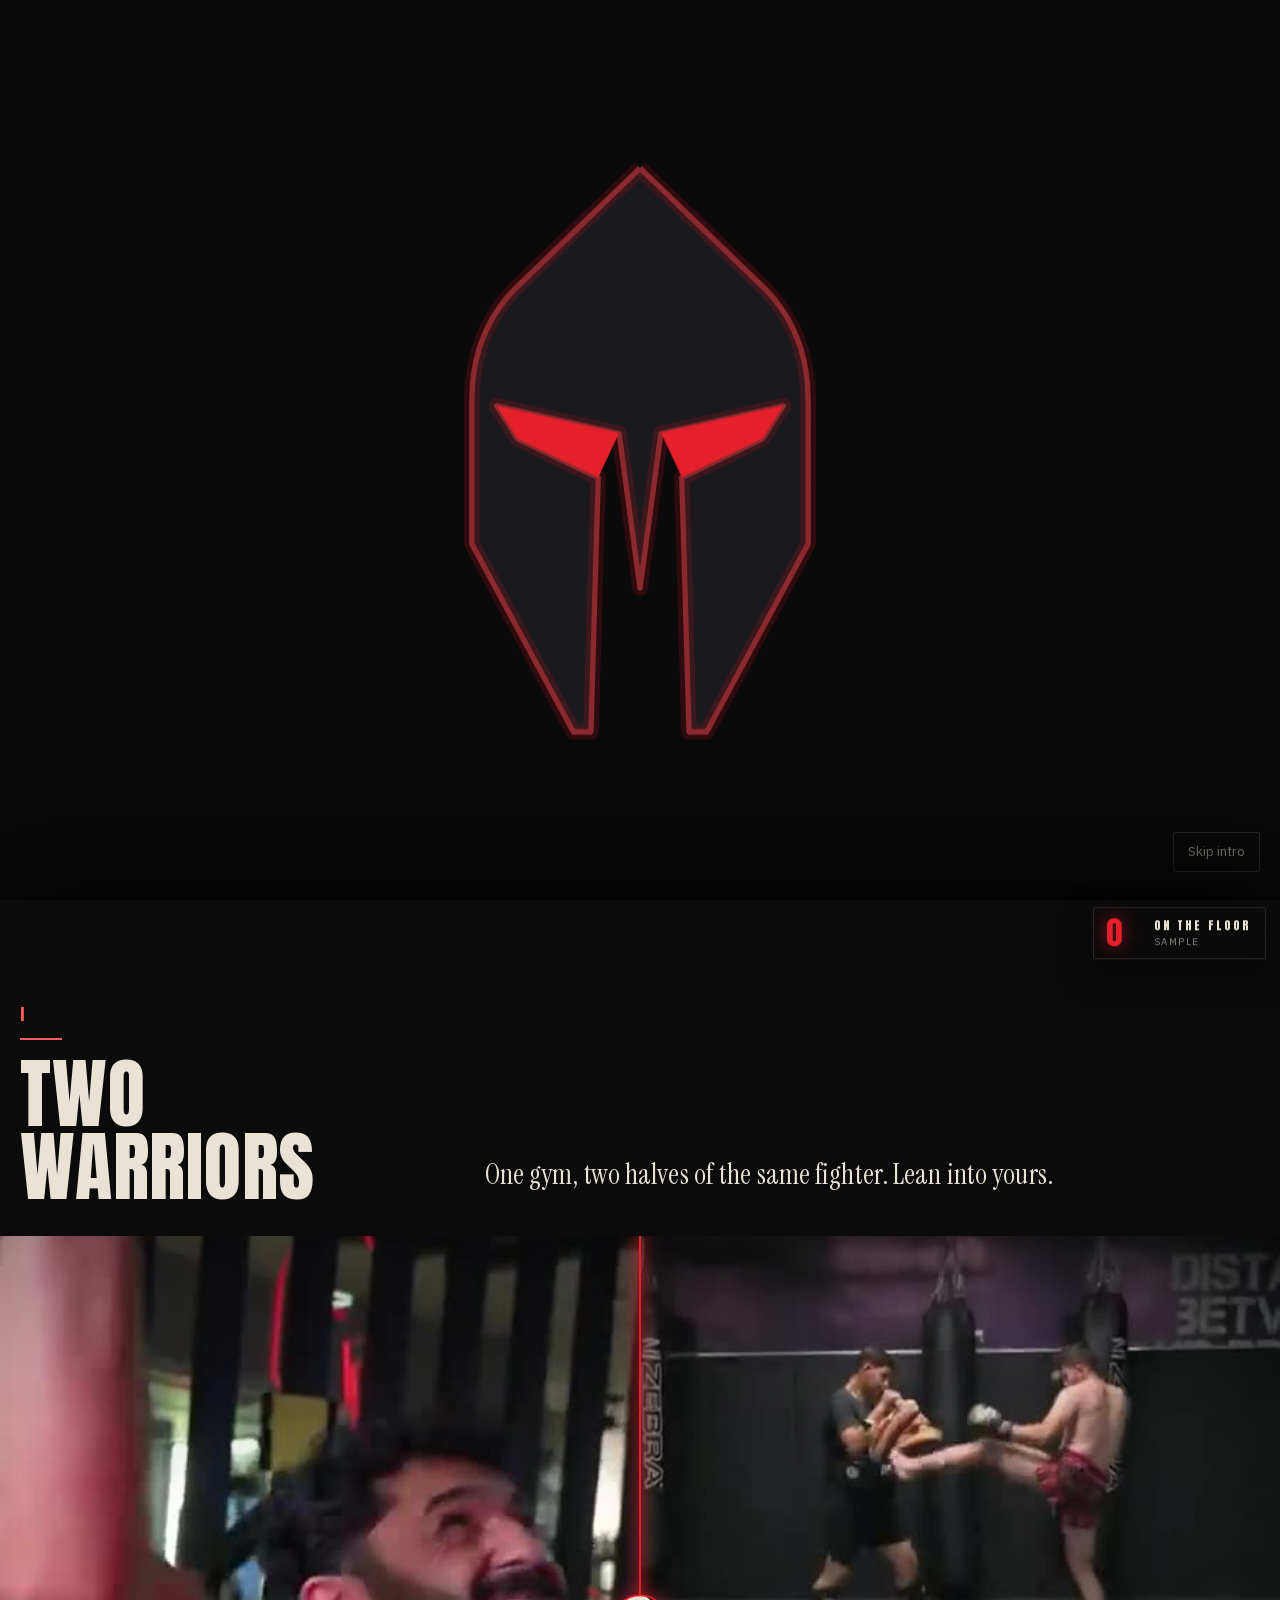
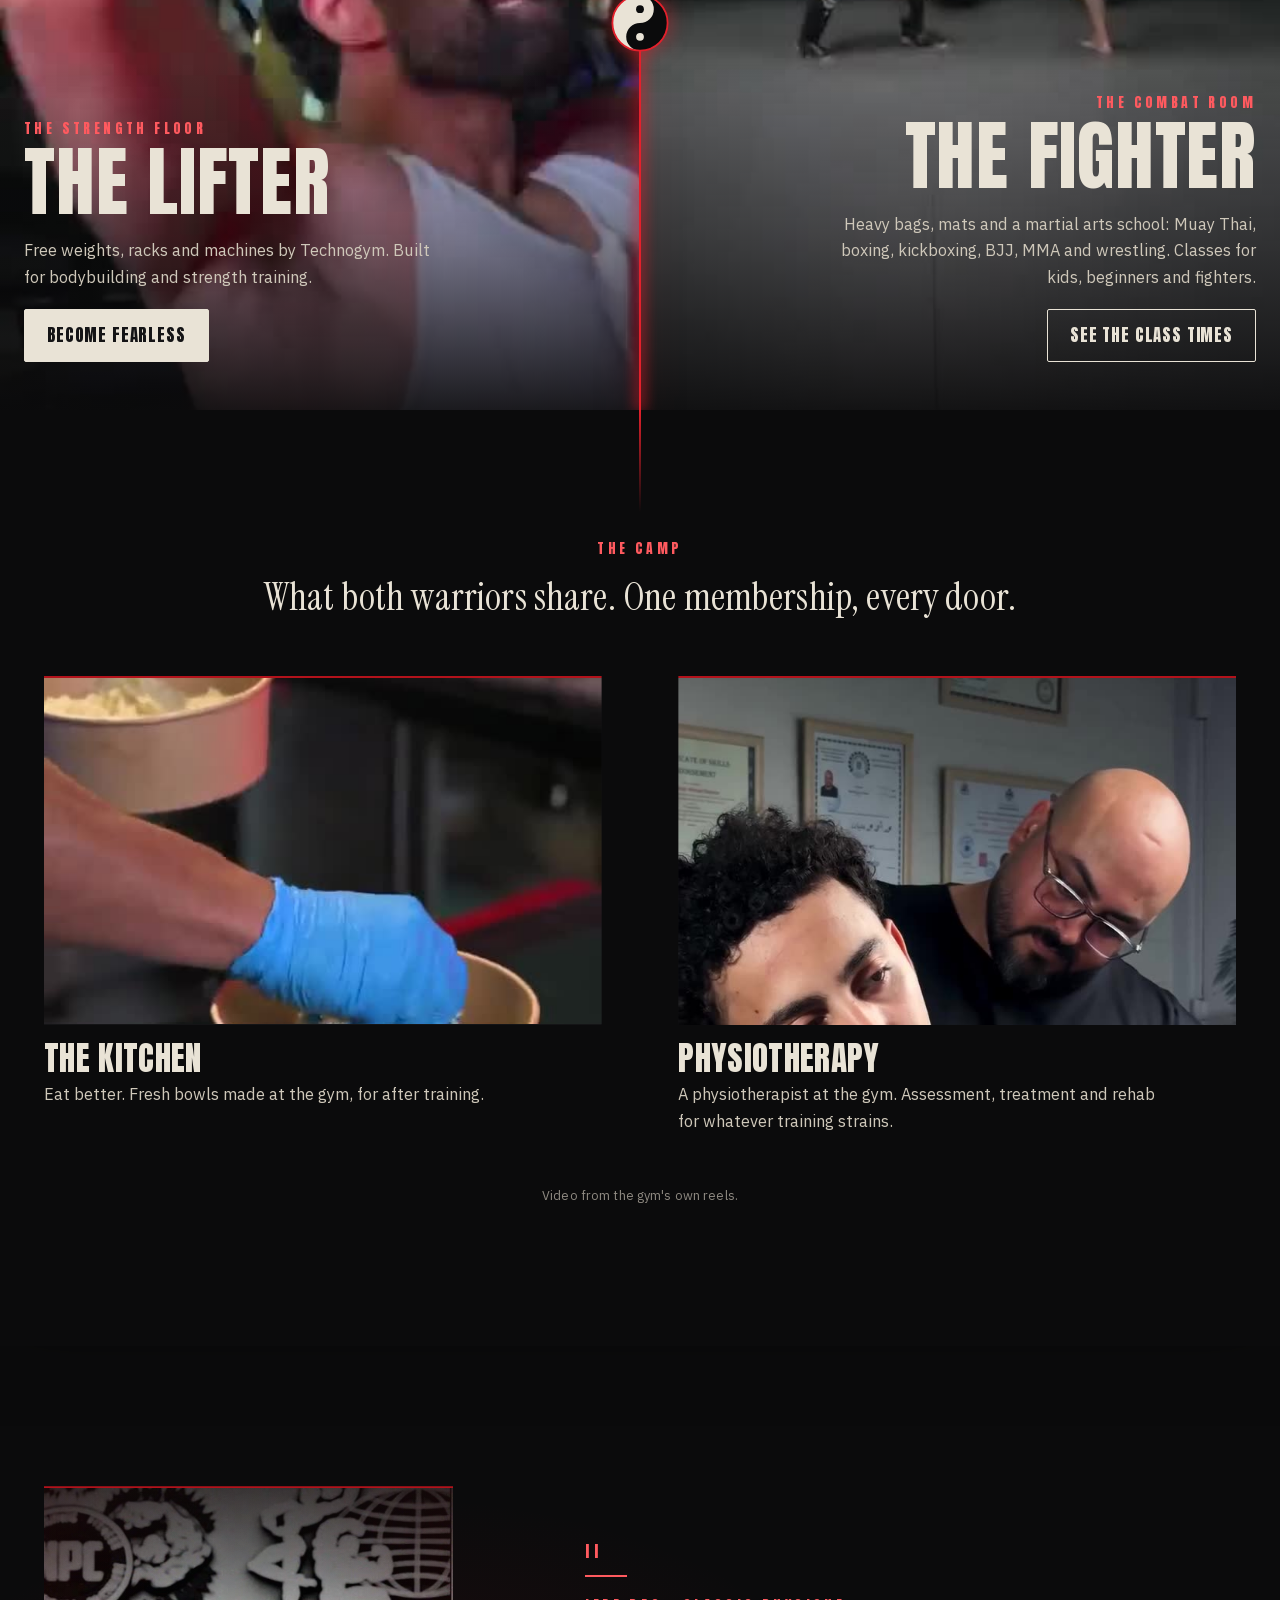
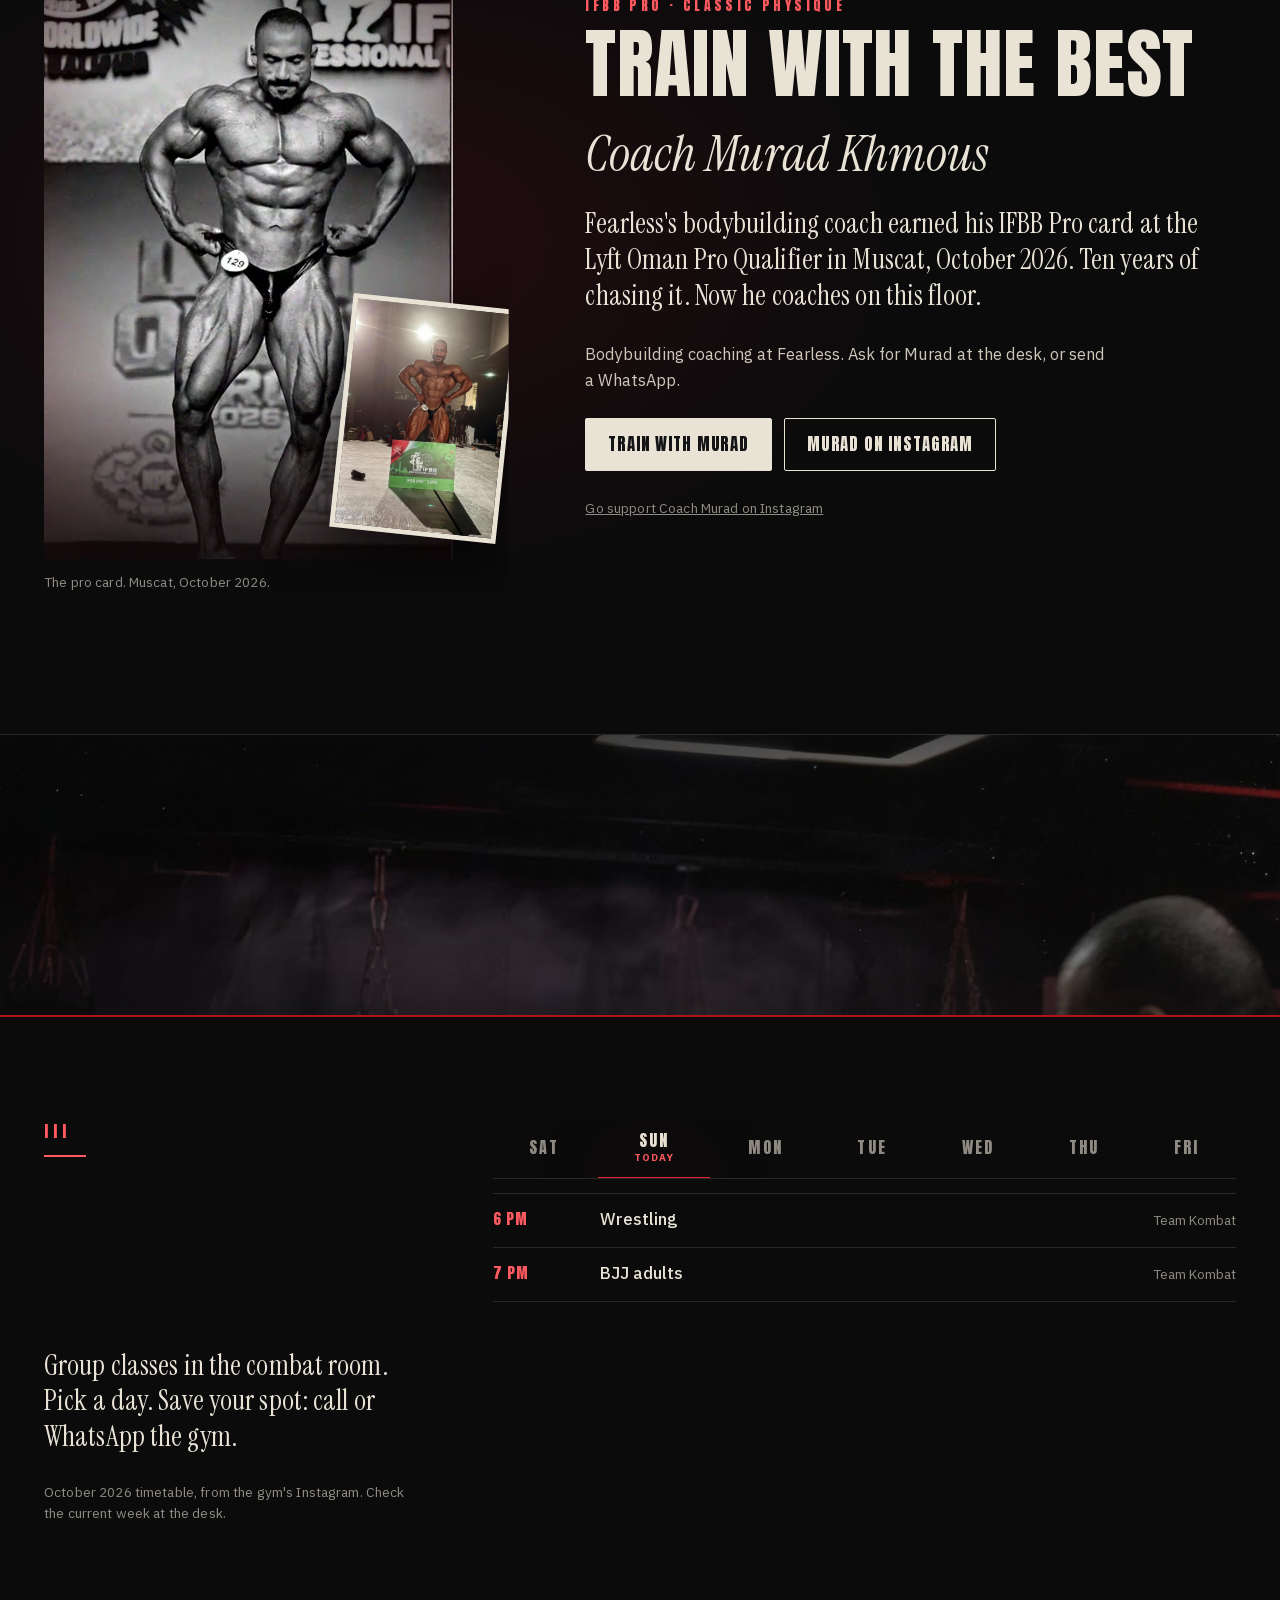
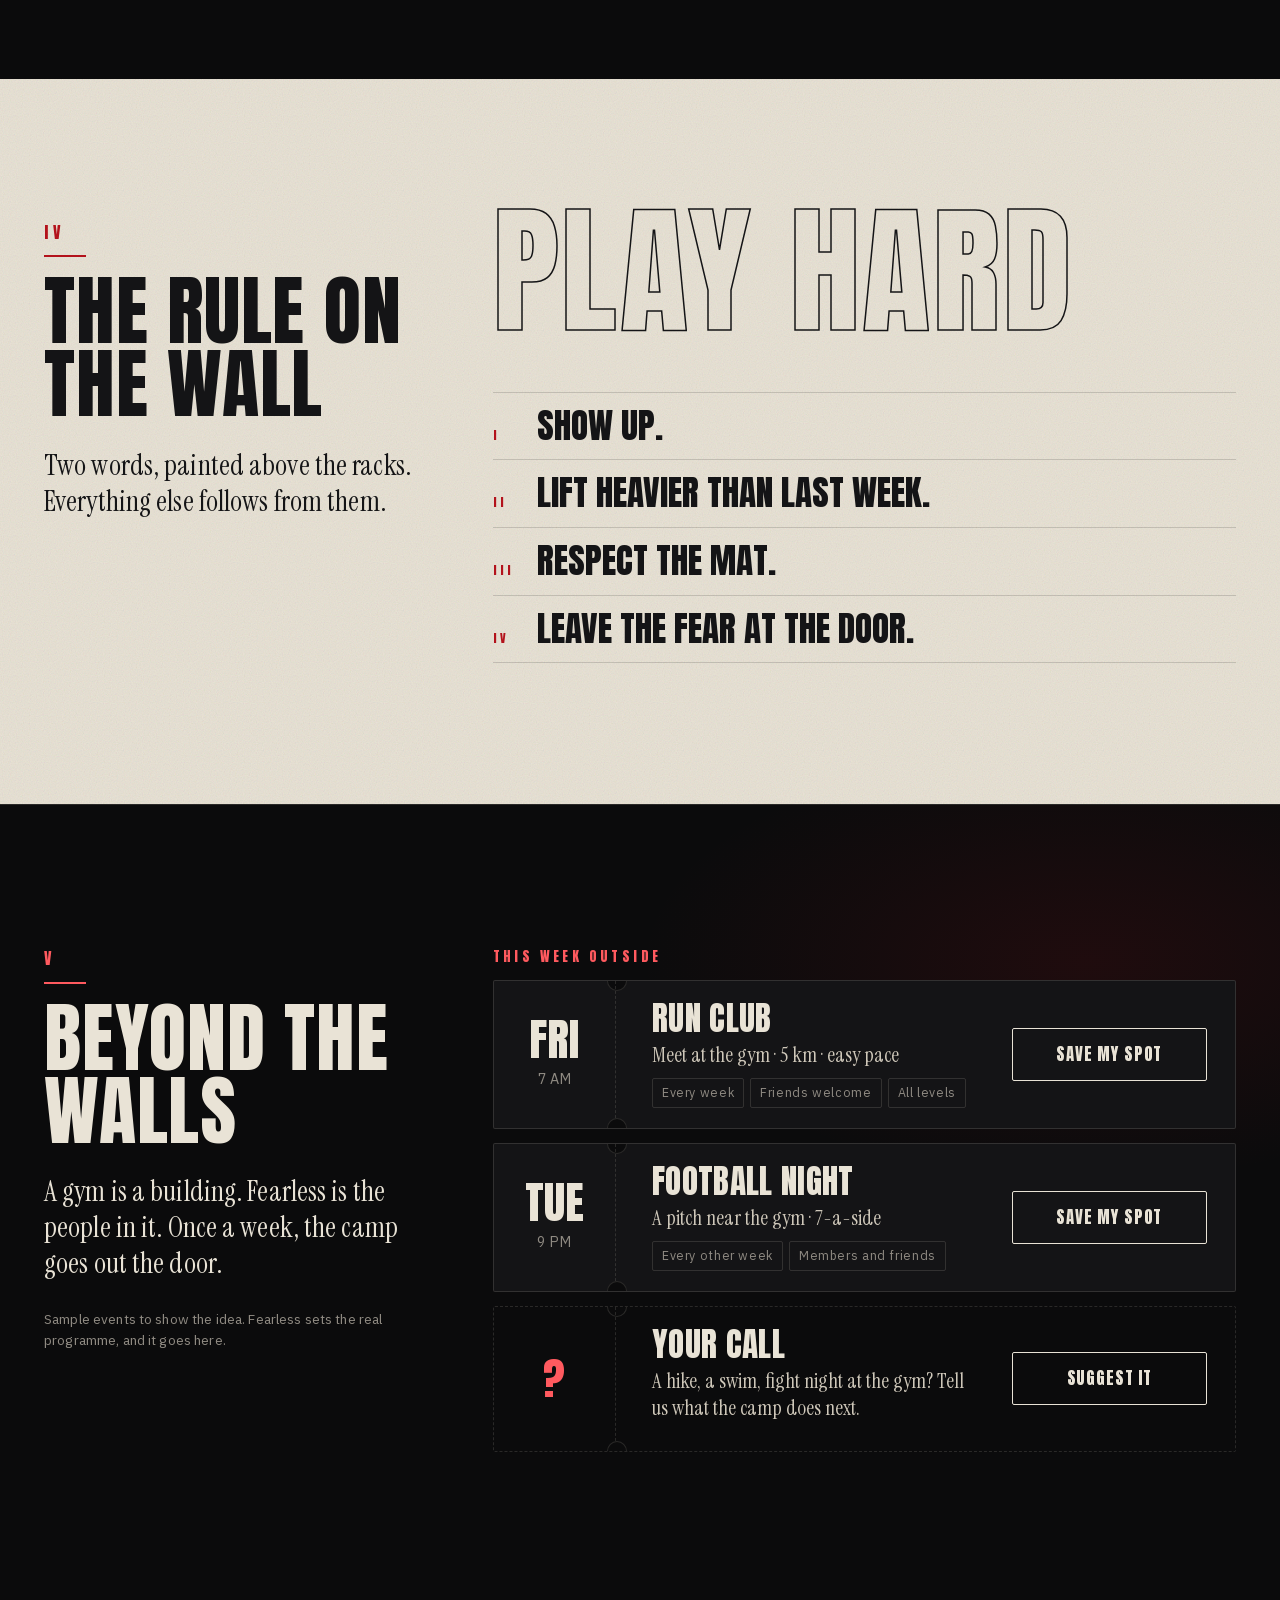
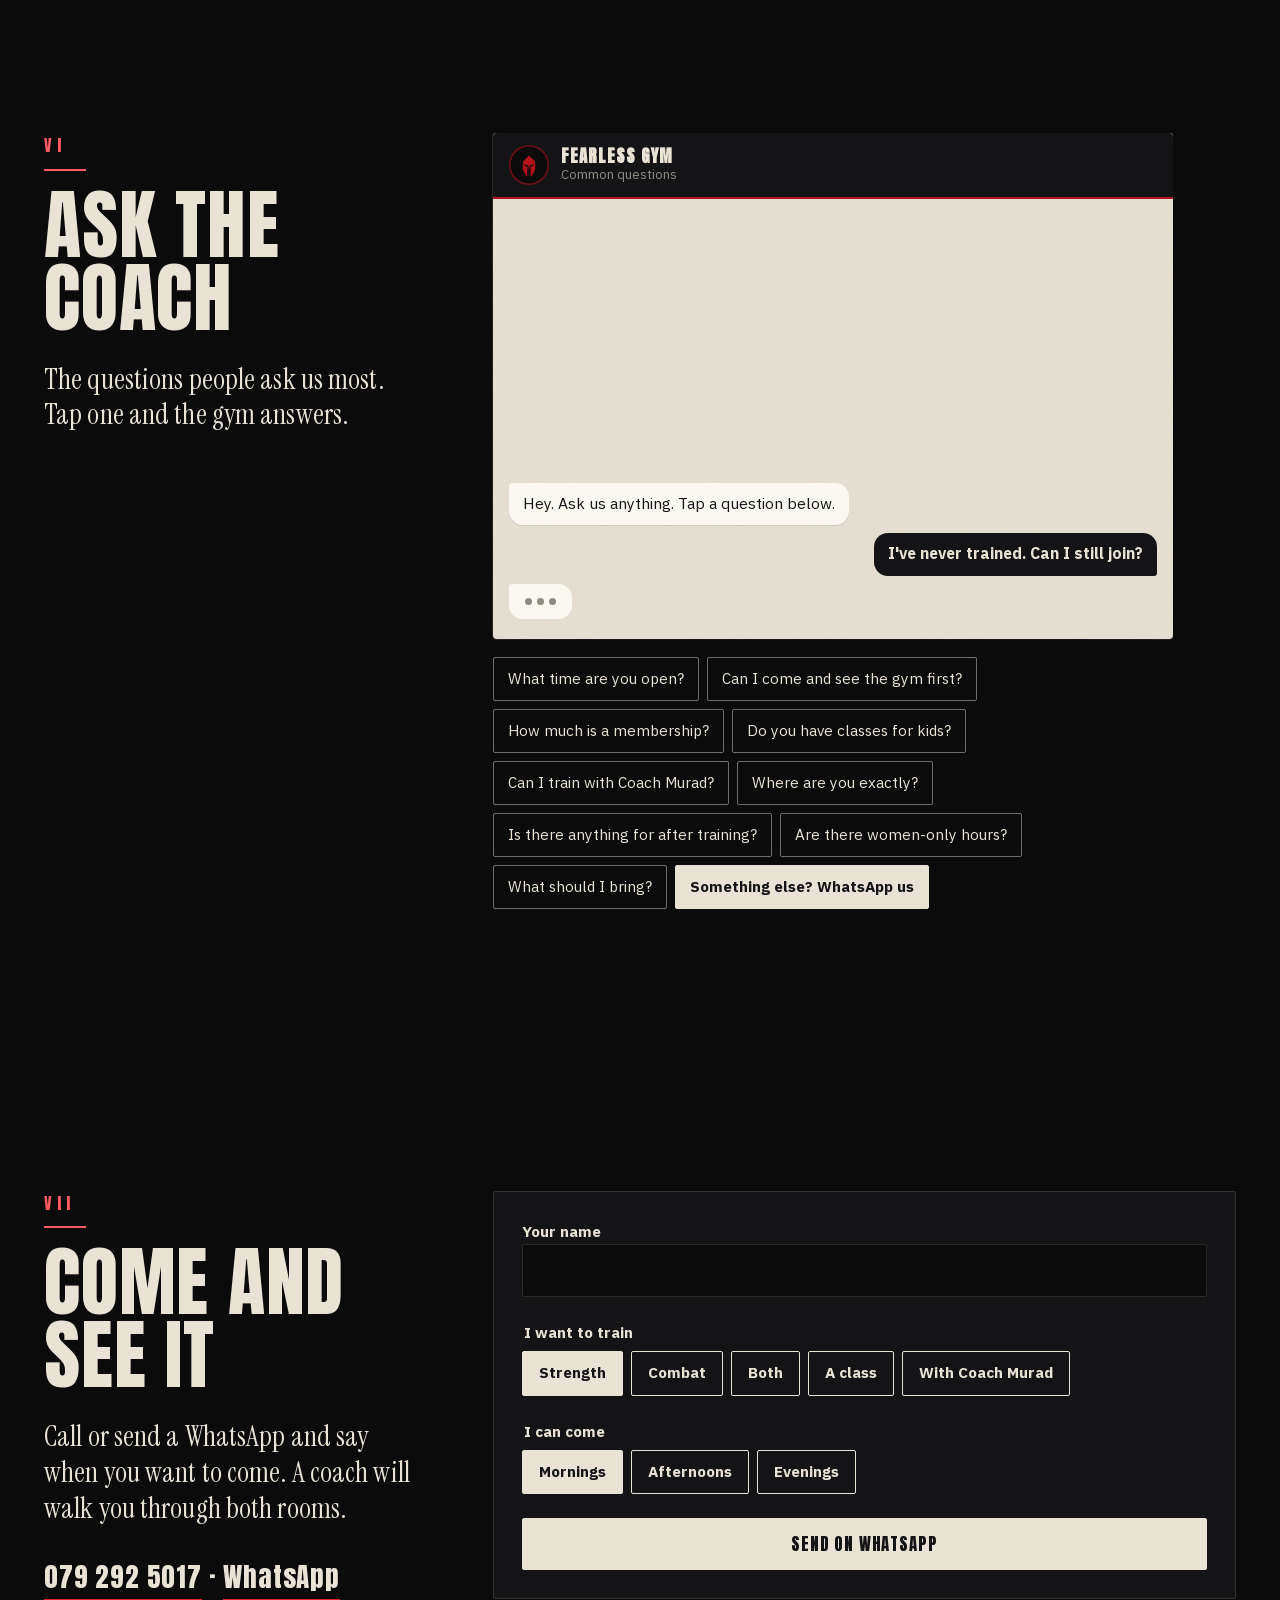
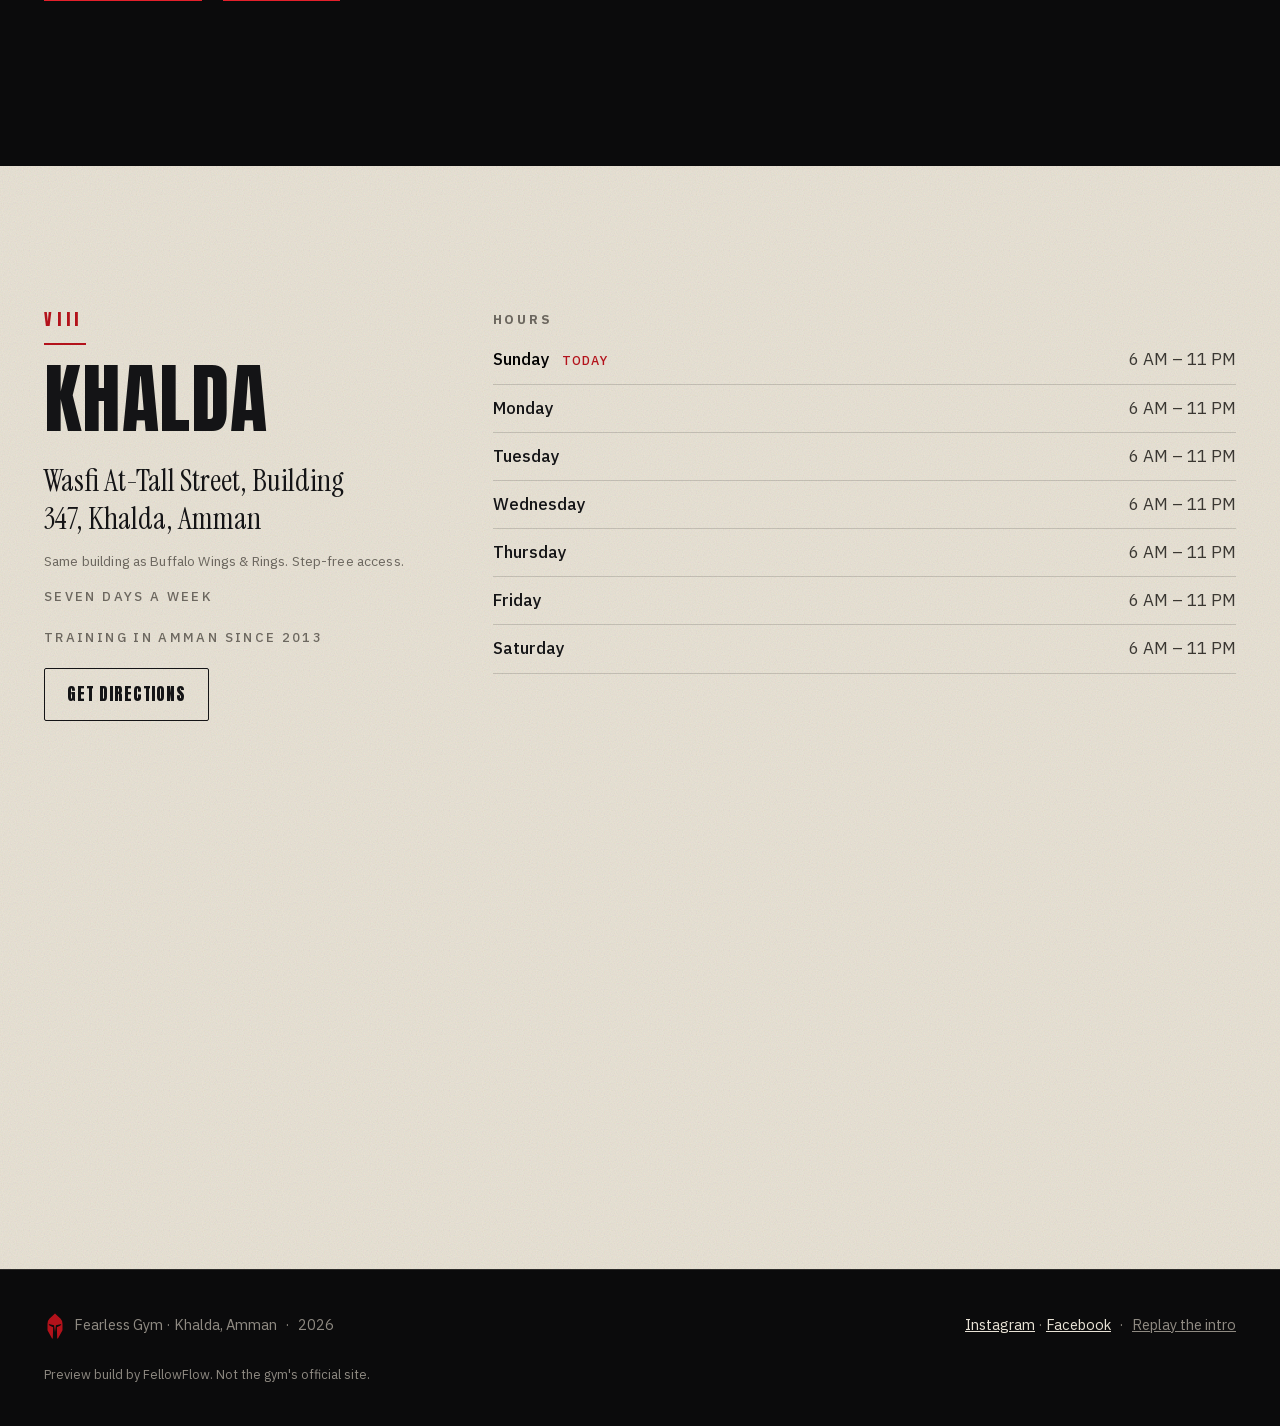
==== commit b8b91fe4: "v16: floor count moves to a corner stamp with a floor-log sheet; equal ticket buttons Founder notes " ====
--- a/index.html
+++ b/index.html
@@ -28,8 +28,8 @@
   <link rel="preload" href="assets/fonts/anton-latin-400.woff2" as="font" type="font/woff2" crossorigin>
   <link rel="preload" href="assets/fonts/instrument-serif-latin-400italic.woff2" as="font" type="font/woff2" crossorigin>
   <link rel="preload" href="assets/img/hero-poster.jpg" as="image">
-  <link rel="stylesheet" href="assets/css/fonts.css?v=15">
-  <link rel="stylesheet" href="assets/css/site.css?v=15">
+  <link rel="stylesheet" href="assets/css/fonts.css?v=16">
+  <link rel="stylesheet" href="assets/css/site.css?v=16">
   <!-- Remembers the visitor's language before the page paints, so there is no flash. -->
   <script>
     (function () {
@@ -285,33 +285,12 @@
       </div>
     </section>
 
-    <!-- Chapter V: beyond the walls. Kareem's vision (29 Oct 2026): a community, not just a gym. The floor level and the
-         events are SAMPLES, labelled on the page; the real programme and real check-ins replace them. -->
+    <!-- Chapter V: beyond the walls. Kareem's vision (29 Oct 2026): a community, not just a gym. The events are SAMPLES,
+         labelled on the page; the real programme replaces them. The floor count lives in the corner stamp (bottom of the file). -->
     <section id="outside" class="chapter chapter-black chapter-outside">
       <div class="wrap chapter-grid">
         <div class="rail"><span class="numeral" data-t="outside_num">V</span><h2 class="display ap" data-t="outside_title">Beyond the walls</h2><p class="rail-text" data-t="outside_text">A gym is a building. Fearless is the people in it. Once a week, the camp goes out the door.</p><p class="note" data-t="outside_note">Sample events to show the idea. Fearless sets the real programme, and it goes here.</p></div>
         <div class="outside-stack">
-          <div class="floor ap" id="floor">
-            <div class="floor-head"><p class="eyebrow" data-t="floor_eyebrow">On the floor now</p><span class="sample" data-t="floor_sample">Sample</span></div>
-            <div class="floor-now">
-              <p class="floor-word display" id="floor-word" aria-live="polite"></p>
-              <div class="lamps" id="lamps" aria-hidden="true"><span class="lamp">Quiet</span><span class="lamp">Busy</span><span class="lamp">Packed</span></div>
-              <p class="note floor-src" data-t="floor_src">Preview with a sample pattern. The real one reads check-ins at the desk, never names.</p>
-            </div>
-            <div class="floor-best">
-              <h3 class="hours-title" data-t="floor_best">Best time to come</h3>
-              <div class="bars" id="bars" aria-hidden="true"><i class="h3"></i><i class="h4"></i><i class="h3"></i><i class="h2"></i><i class="h2"></i><i class="h2"></i><i class="h3"></i><i class="h3"></i><i class="h3"></i><i class="h4"></i><i class="h5"></i><i class="h7 pk"></i><i class="h8 pk"></i><i class="h8 pk"></i><i class="h7 pk"></i><i class="h5"></i><i class="h3"></i></div>
-              <div class="bar-axis" id="bar-axis"><span>6 AM</span><span>12</span><span>6 PM</span><span>11 PM</span></div>
-            </div>
-          </div>
-          <div class="route-wrap ap" id="route-wrap">
-            <div class="route-labels"><span data-t="route_from">Fearless · Khalda</span><span data-t="route_to">Out there</span></div>
-            <svg class="route" viewBox="0 0 1000 120" aria-hidden="true" preserveAspectRatio="none">
-              <path class="route-line" id="route-line" d="M28 72 C 170 72, 230 24, 380 40 S 620 112, 760 70 S 910 26, 972 44"></path>
-              <circle class="route-dot" cx="28" cy="72" r="6"></circle>
-              <path class="route-flag" d="M972 44 v-30 l22 7 l-22 7"></path>
-            </svg>
-          </div>
           <div>
             <p class="eyebrow" data-t="events_eyebrow">This week outside</p>
             <div class="events ap" id="events"><article class="ticket"><div class="stub"><span class="d">Fri</span><time>7 AM</time></div><div class="ticket-body"><h3 class="display">Run Club</h3><p class="place">Meet at the gym · 5 km · easy pace</p><p class="tags"><span>Every week</span><span>Friends welcome</span><span>All levels</span></p></div><a class="btn" href="https://wa.me/962792925017?text=Hi%20Fearless%2C%20save%20my%20spot%20for%20Run%20Club%2C%20Friday%20at%207%20AM.%20My%20name%3A%20" target="_blank" rel="noopener">Save my spot</a></article><article class="ticket"><div class="stub"><span class="d">Tue</span><time>9 PM</time></div><div class="ticket-body"><h3 class="display">Football night</h3><p class="place">A pitch near the gym · 7-a-side</p><p class="tags"><span>Every other week</span><span>Members and friends</span></p></div><a class="btn" href="https://wa.me/962792925017?text=Hi%20Fearless%2C%20save%20my%20spot%20for%20Football%20night%2C%20Tuesday%20at%209%20PM.%20My%20name%3A%20" target="_blank" rel="noopener">Save my spot</a></article><article class="ticket ticket-idea"><div class="stub"><span class="d">?</span></div><div class="ticket-body"><h3 class="display">Your call</h3><p class="place">A hike, a swim, fight night at the gym? Tell us what the camp does next.</p></div><a class="btn" href="https://wa.me/962792925017?text=Hi%20Fearless%2C%20an%20idea%20for%20outside%20the%20gym%3A%20" target="_blank" rel="noopener">Suggest it</a></article></div>
@@ -372,9 +351,26 @@
     <p class="wrap foot-preview" data-t="foot_preview">Preview build by FellowFlow. Not the gym's official site.</p>
   </footer>
 
+  <!-- The floor stamp: how many people are on the floor right now, always in view. SAMPLE numbers (FLOOR_SAMPLE) until the
+       desk feeds the real hourly count. Tap it for the floor log: today's hours and the average. -->
+  <button class="live-stamp" id="live-stamp" type="button" aria-haspopup="dialog" aria-controls="live-sheet" aria-expanded="false" aria-label="Open the floor log">
+    <b id="live-n" aria-live="polite"></b><span data-t="live_label">On the floor</span><em data-t="live_sample">Sample</em>
+  </button>
+  <div class="sheet-wrap" id="live-sheet" hidden="">
+    <div class="sheet-back" data-close=""></div>
+    <div class="sheet" role="dialog" aria-modal="true" aria-labelledby="live-title">
+      <div class="sheet-head"><p class="eyebrow" id="live-title" data-t="live_title">The floor log</p><span class="sample" data-t="live_sample">Sample</span></div>
+      <p class="live-big"><b id="live-big"></b><span data-t="live_now">on the floor now</span></p>
+      <p class="note live-counted" id="live-counted"></p>
+      <div class="log" id="log" aria-hidden="true"><div class="log-avg" id="log-avg"><i></i></div><div class="bars" id="bars"></div></div>
+      <div class="bar-axis" id="bar-axis" aria-hidden="true"></div>
+      <p class="note live-how" data-t="live_how">Sample numbers to show the idea. The real log: the desk counts the floor once an hour and types one number. No names, no cameras.</p>
+      <button class="btn sheet-close" type="button" data-close="" data-t="live_close">Close</button>
+    </div>
+  </div>
   <aside aria-label="Call Fearless"><a class="call-bar call-link" href="tel:+962792925017" data-t="callbar">Call Fearless</a></aside>
 
-  <script src="assets/js/content.js?v=15"></script>
-  <script src="assets/js/site.js?v=15"></script>
+  <script src="assets/js/content.js?v=16"></script>
+  <script src="assets/js/site.js?v=16"></script>
 </body>
 </html>
--- a/assets/css/site.css
+++ b/assets/css/site.css
@@ -374,43 +374,44 @@
 .chapter-outside { border-top: 1px solid var(--line-dark); }
 .chapter-outside::before { content: ''; position: absolute; inset: 0; background: radial-gradient(50% 40% at 85% 20%, rgba(179, 18, 27, .12), transparent 70%); pointer-events: none; }
 .outside-stack { display: grid; gap: clamp(36px, 5vw, 64px); }
-/* The floor: one word, three lamps, the day's shape. Red is light: the lamp and the lit hour glow, nothing is painted red. */
-.floor { position: relative; display: grid; grid-template-columns: minmax(0, 1fr) minmax(0, 1.15fr); gap: 20px clamp(24px, 4vw, 56px); padding: 26px 28px 28px; border: 1.5px solid var(--line-dark); border-radius: 2px; background: var(--black-2); overflow: hidden; }
-.floor::before { content: ''; position: absolute; inset: 0; background: radial-gradient(55% 70% at 18% 55%, rgba(228, 32, 43, .18), transparent 70%); pointer-events: none; opacity: 0; transition: opacity 700ms var(--ease); }
-.floor.lv-1::before { opacity: .55; } .floor.lv-2::before { opacity: 1; }
-.floor-head { grid-column: 1 / -1; display: flex; justify-content: space-between; align-items: center; gap: 12px; }
-.floor-head .eyebrow { margin: 0; }
-.sample { font-family: 'Anton', var(--display); font-size: .7rem; letter-spacing: .22em; text-transform: uppercase; color: var(--concrete); border: 1px solid var(--line-dark); padding: 5px 9px 4px; border-radius: 2px; }
-html[lang="ar"] .sample { font-family: var(--body); font-weight: 700; letter-spacing: 0; }
-.floor-now, .floor-best { position: relative; min-width: 0; }
-.floor-word { font-size: clamp(3.2rem, 8vw, 6rem); line-height: .95; margin: 0 0 16px; min-height: 1em; transition: color 500ms var(--ease), text-shadow 500ms var(--ease); }
-.floor.lv-2 .floor-word { color: var(--ember); text-shadow: 0 0 34px rgba(228, 32, 43, .6); }
-.lamps { display: grid; grid-template-columns: repeat(3, 1fr); gap: 6px; }
-.lamp { font-family: 'Anton', var(--display); font-size: .78rem; letter-spacing: .18em; text-transform: uppercase; text-align: center; padding: 10px 4px; border: 1px solid var(--line-dark); border-radius: 2px; color: var(--concrete); transition: color var(--t-ui), box-shadow 400ms var(--ease), border-color var(--t-ui); }
-.lamp.on { color: var(--bone); border-color: var(--ember); box-shadow: inset 0 0 0 1px var(--ember), 0 0 18px rgba(228, 32, 43, .55); }
-html[lang="ar"] .lamp { font-family: var(--body); font-weight: 700; letter-spacing: 0; font-size: .9rem; }
-.floor-src { margin: 16px 0 0; max-width: 24em; }
-.floor-best .hours-title { margin-top: 2px; }
+/* The floor stamp: a small black stamp in the corner with the count as red light. Tap for the floor log sheet. */
+.live-stamp { position: fixed; z-index: 31; inset-inline-end: 14px; bottom: calc(14px + env(safe-area-inset-bottom, 0px)); display: grid; grid-template-columns: auto auto; grid-template-rows: auto auto; column-gap: 10px; align-items: center; padding: 8px 14px 8px 12px; border: 1.5px solid var(--line-dark); border-radius: 2px; background: rgba(12, 11, 11, .9); backdrop-filter: blur(12px); -webkit-backdrop-filter: blur(12px); color: var(--bone); cursor: pointer; box-shadow: 0 12px 34px rgba(0, 0, 0, .55); transform: translateY(0); transition: transform 200ms var(--ease-out), border-color 200ms var(--ease); font: inherit; text-align: start; }
+.live-stamp:hover, .live-stamp:focus-visible { border-color: var(--ember); transform: translateY(-2px); }
+.live-stamp:active { transform: scale(.97); }
+.live-stamp b { grid-row: 1 / 3; font-family: var(--display); font-weight: 400; font-size: 2rem; line-height: 1; color: var(--ember); text-shadow: 0 0 18px rgba(228, 32, 43, .7); min-width: 1.2em; font-variant-numeric: tabular-nums; }
+.live-stamp span { font-family: 'Anton', var(--display); font-size: .72rem; letter-spacing: .18em; text-transform: uppercase; }
+.live-stamp em { font-style: normal; font-size: .62rem; letter-spacing: .14em; text-transform: uppercase; color: var(--concrete); }
+html[lang="ar"] .live-stamp span { font-family: var(--body); font-weight: 700; letter-spacing: 0; font-size: .85rem; }
+html[lang="ar"] .live-stamp em { letter-spacing: 0; font-size: .72rem; }
+body:not(.past-hero) .live-stamp { transform: translateY(140%); pointer-events: none; }
+.sheet-wrap { position: fixed; inset: 0; z-index: 40; display: grid; place-items: end center; }
+.sheet-wrap[hidden] { display: none; }
+.sheet-back { position: absolute; inset: 0; background: rgba(0, 0, 0, .7); animation: fade 200ms var(--ease-out); }
+.sheet { position: relative; width: min(100%, 560px); max-height: calc(100dvh - 24px); overflow: auto; margin: 0 12px; padding: 22px 22px calc(22px + env(safe-area-inset-bottom, 0px)); border: 1.5px solid var(--line-dark); border-bottom: 0; border-radius: 4px 4px 0 0; background: var(--black-2); color: var(--bone); animation: rise 320ms var(--ease-out); }
+@keyframes fade { from { opacity: 0; } }
+@keyframes rise { from { transform: translateY(40px); opacity: 0; } }
+.sheet-head { display: flex; justify-content: space-between; align-items: center; gap: 12px; }
+.sheet-head .eyebrow { margin: 0; }
+.sample { font-family: 'Anton', var(--display); font-size: .7rem; letter-spacing: .18em; text-transform: uppercase; color: var(--concrete); padding: 5px 10px; border: 1px solid var(--line-dark); border-radius: 2px; }
+html[lang="ar"] .sample { font-family: var(--body); font-weight: 700; letter-spacing: 0; font-size: .8rem; }
+.live-big { display: flex; align-items: baseline; gap: 14px; margin: 14px 0 4px; }
+.live-big b { font-family: var(--display); font-weight: 400; font-size: clamp(3.4rem, 10vw, 5rem); line-height: 1; color: var(--ember); text-shadow: 0 0 30px rgba(228, 32, 43, .6); font-variant-numeric: tabular-nums; }
+.live-big span { font-family: var(--serif); font-size: 1.2rem; color: var(--copy); }
+.live-counted { margin: 0 0 18px; }
+.log { position: relative; }
+.log-avg { position: absolute; left: 0; right: 0; bottom: 0; height: 0; border-top: 1.5px dashed rgba(233, 227, 214, .45); pointer-events: none; }
+.log-avg i { position: absolute; inset-inline-end: 0; bottom: 4px; font-style: normal; font-size: .72rem; letter-spacing: .08em; color: var(--concrete); background: var(--black-2); padding-inline-start: 6px; }
 .bars { display: flex; align-items: flex-end; gap: 4px; height: 128px; direction: ltr; }
-.bars i { flex: 1; min-width: 0; height: 4%; background: var(--line-dark); border-radius: 2px 2px 0 0; transition: background 300ms var(--ease), box-shadow 300ms var(--ease); }
-.bars i.h1 { height: 12%; } .bars i.h2 { height: 24%; } .bars i.h3 { height: 36%; } .bars i.h4 { height: 48%; } .bars i.h5 { height: 60%; } .bars i.h6 { height: 72%; } .bars i.h7 { height: 86%; } .bars i.h8 { height: 100%; }
-.bars i.pk { background: rgba(228, 32, 43, .5); }
+.bars i { flex: 1; min-width: 0; height: var(--h, 4%); background: var(--line-dark); border-radius: 2px 2px 0 0; }
 .bars i.now { background: var(--ember); box-shadow: 0 0 16px rgba(228, 32, 43, .85); }
+.bars i.later { opacity: .35; }
 .bar-axis { display: flex; justify-content: space-between; margin-top: 6px; font-size: .74rem; letter-spacing: .08em; color: var(--concrete); direction: ltr; }
-/* The red line that runs through the split and the camp now leaves the building: it draws itself as the chapter comes into view. */
-.route-wrap { position: relative; }
-html[dir="rtl"] .route { transform: scaleX(-1); }
-.route-labels { display: flex; justify-content: space-between; font-family: 'Anton', var(--display); font-size: .78rem; letter-spacing: .22em; text-transform: uppercase; color: var(--concrete); margin-bottom: 4px; }
-html[lang="ar"] .route-labels { font-family: var(--body); font-weight: 700; letter-spacing: 0; }
-.route { display: block; width: 100%; height: clamp(64px, 9vw, 120px); overflow: visible; }
-.route-line { fill: none; stroke: var(--ember); stroke-width: 2; stroke-linecap: round; stroke-dasharray: var(--len, 1600); stroke-dashoffset: var(--len, 1600); filter: drop-shadow(0 0 6px rgba(228, 32, 43, .75)); transition: stroke-dashoffset 1800ms var(--ease) 250ms; }
-.ap.in .route-line { stroke-dashoffset: 0; }
-.route-dot { fill: var(--ember); filter: drop-shadow(0 0 8px rgba(228, 32, 43, .9)); }
-.route-flag { fill: var(--bone); stroke: var(--bone); stroke-width: 2; stroke-linejoin: round; opacity: 0; transition: opacity 400ms var(--ease) 1900ms; }
-.ap.in .route-flag { opacity: 1; }
+.live-how { margin: 16px 0 0; }
+.sheet-close { width: 100%; margin-top: 18px; }
+
 /* Tickets: the day on the stub, the plan in the middle, one button. Perforated like a stub you keep. */
 .events { display: grid; gap: 14px; }
-.ticket { position: relative; display: grid; grid-template-columns: 7.2em minmax(0, 1fr) auto; align-items: center; gap: 16px clamp(18px, 3vw, 36px); padding-inline-end: clamp(18px, 3vw, 28px); border: 1.5px solid var(--line-dark); border-radius: 2px; background: var(--black-2); overflow: hidden; }
+.ticket { position: relative; display: grid; grid-template-columns: 7.2em minmax(0, 1fr) 11.5em; align-items: center; gap: 16px clamp(18px, 3vw, 36px); padding-inline-end: clamp(18px, 3vw, 28px); border: 1.5px solid var(--line-dark); border-radius: 2px; background: var(--black-2); overflow: hidden; }
 .ticket::before, .ticket::after { content: ''; position: absolute; inset-inline-start: calc(7.2em - 9px); width: 18px; height: 18px; border-radius: 50%; background: var(--black); border: 1.5px solid var(--line-dark); }
 .ticket::before { top: -10px; } .ticket::after { bottom: -10px; }
 .stub { position: relative; align-self: stretch; display: grid; align-content: center; justify-items: center; padding: 22px 10px; border-inline-end: 1.5px dashed var(--line-dark); text-align: center; transition: box-shadow 400ms var(--ease); }
@@ -423,7 +424,7 @@
 html[lang="ar"] .ticket-body .place { line-height: 1.6; }
 .tags { display: flex; flex-wrap: wrap; gap: 6px; margin: 0; }
 .tags span { font-size: .78rem; letter-spacing: .05em; padding: 4px 9px; border: 1px solid var(--line-dark); border-radius: 2px; color: var(--concrete); }
-.ticket .btn { white-space: nowrap; }
+.ticket .btn { white-space: nowrap; width: 100%; }
 .ticket-idea { border-style: dashed; background: transparent; }
 .ticket-idea .stub .d { color: var(--ember-text); }
 
@@ -482,9 +483,9 @@
   .call-bar { display: block; }
   body.past-hero .call-bar { transform: none; }
   .map { min-height: 240px; }
-  .floor { grid-template-columns: 1fr; padding: 20px 18px 22px; }
-  .floor-word { font-size: clamp(3rem, 16vw, 4.4rem); }
   .bars { height: 96px; }
+  .live-stamp { bottom: calc(76px + env(safe-area-inset-bottom, 0px)); }
+  .sheet { margin: 0; width: 100%; border-inline: 0; border-radius: 6px 6px 0 0; }
   .ticket { grid-template-columns: 1fr; gap: 0; padding: 0 18px 18px; }
   .ticket::before, .ticket::after { display: none; }
   .stub { grid-auto-flow: column; justify-content: start; align-items: baseline; gap: 12px; padding: 14px 0; border-inline-end: 0; border-bottom: 1.5px dashed var(--line-dark); text-align: start; }
@@ -514,6 +515,6 @@
   .msg.new, .typing { animation: none; }
   .ask { transition: none; }
   .tab-ink { transition: none; }
-  .route-line { stroke-dashoffset: 0; transition: none; } .route-flag { opacity: 1; transition: none; }
-  .floor::before, .floor-word, .lamp, .bars i, .stub { transition: none; }
+  .sheet, .sheet-back { animation: none; }
+  .live-stamp, .stub { transition: none; }
 }
